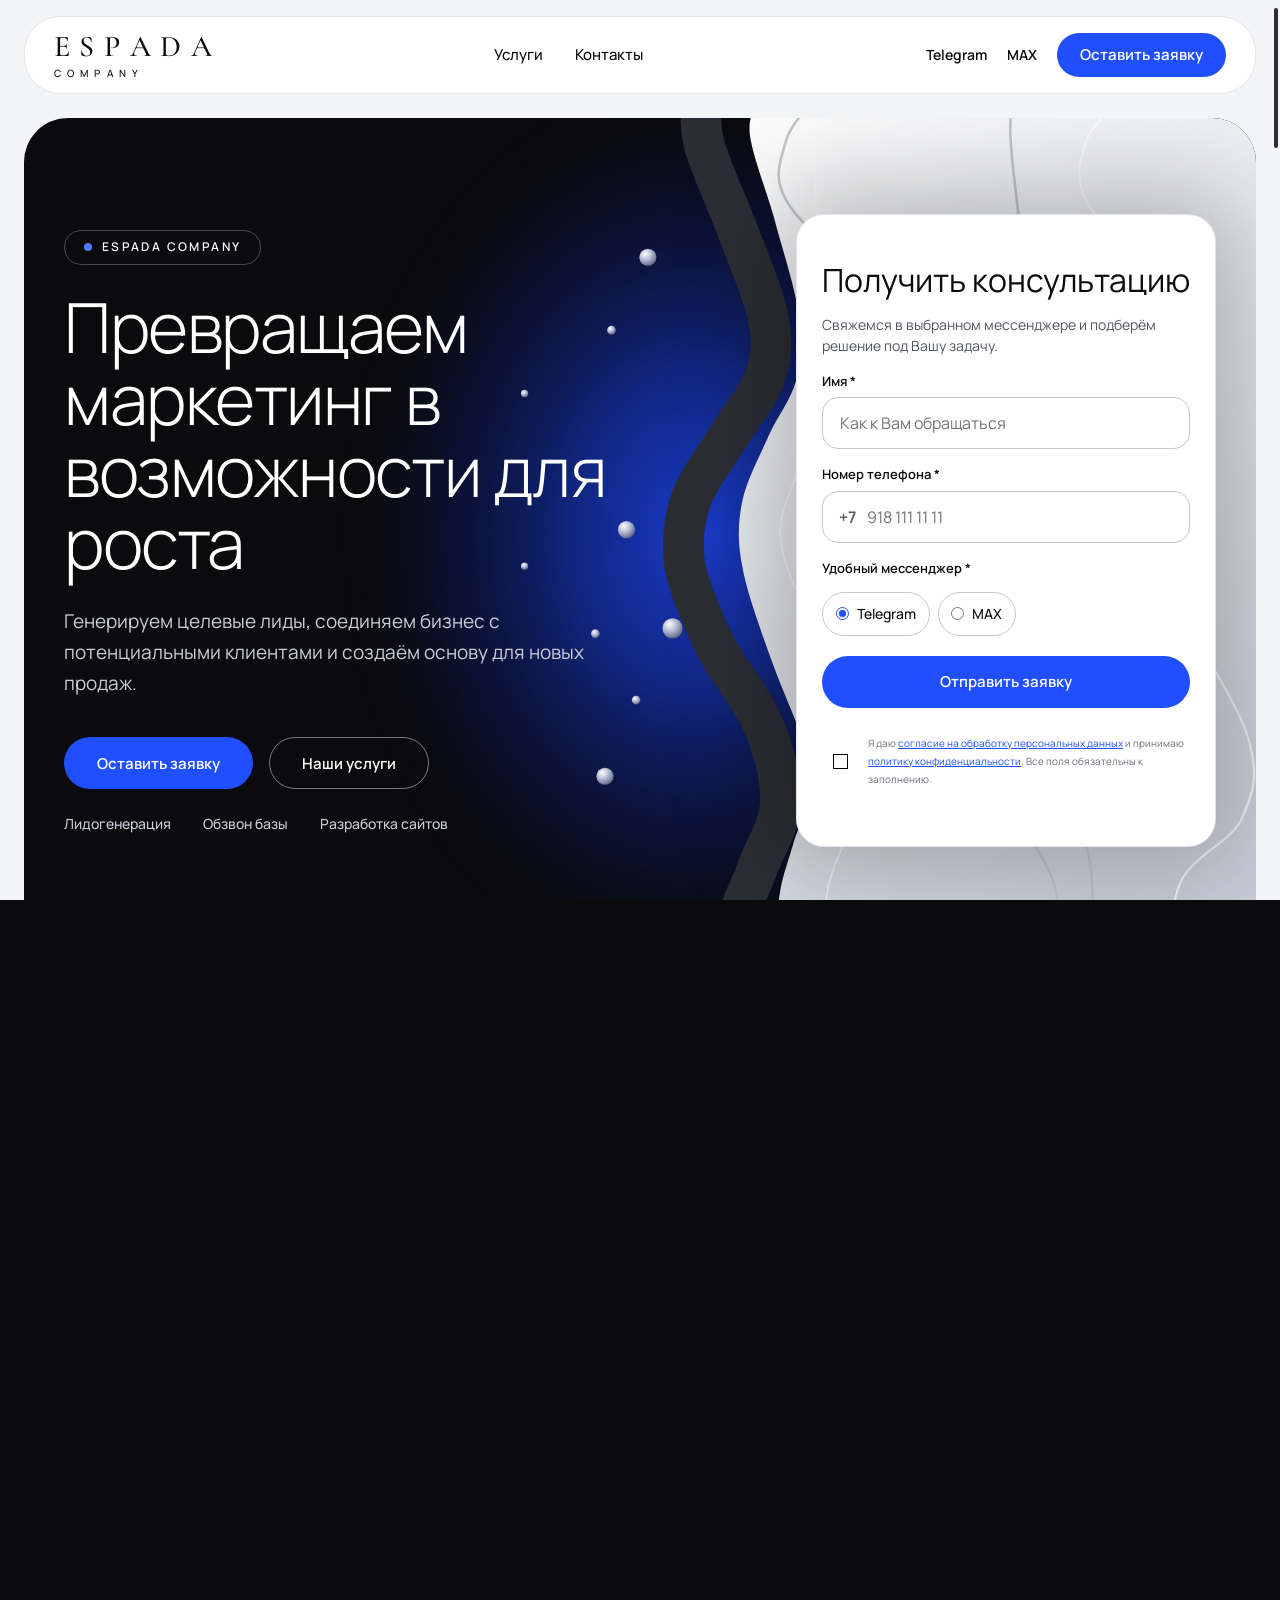
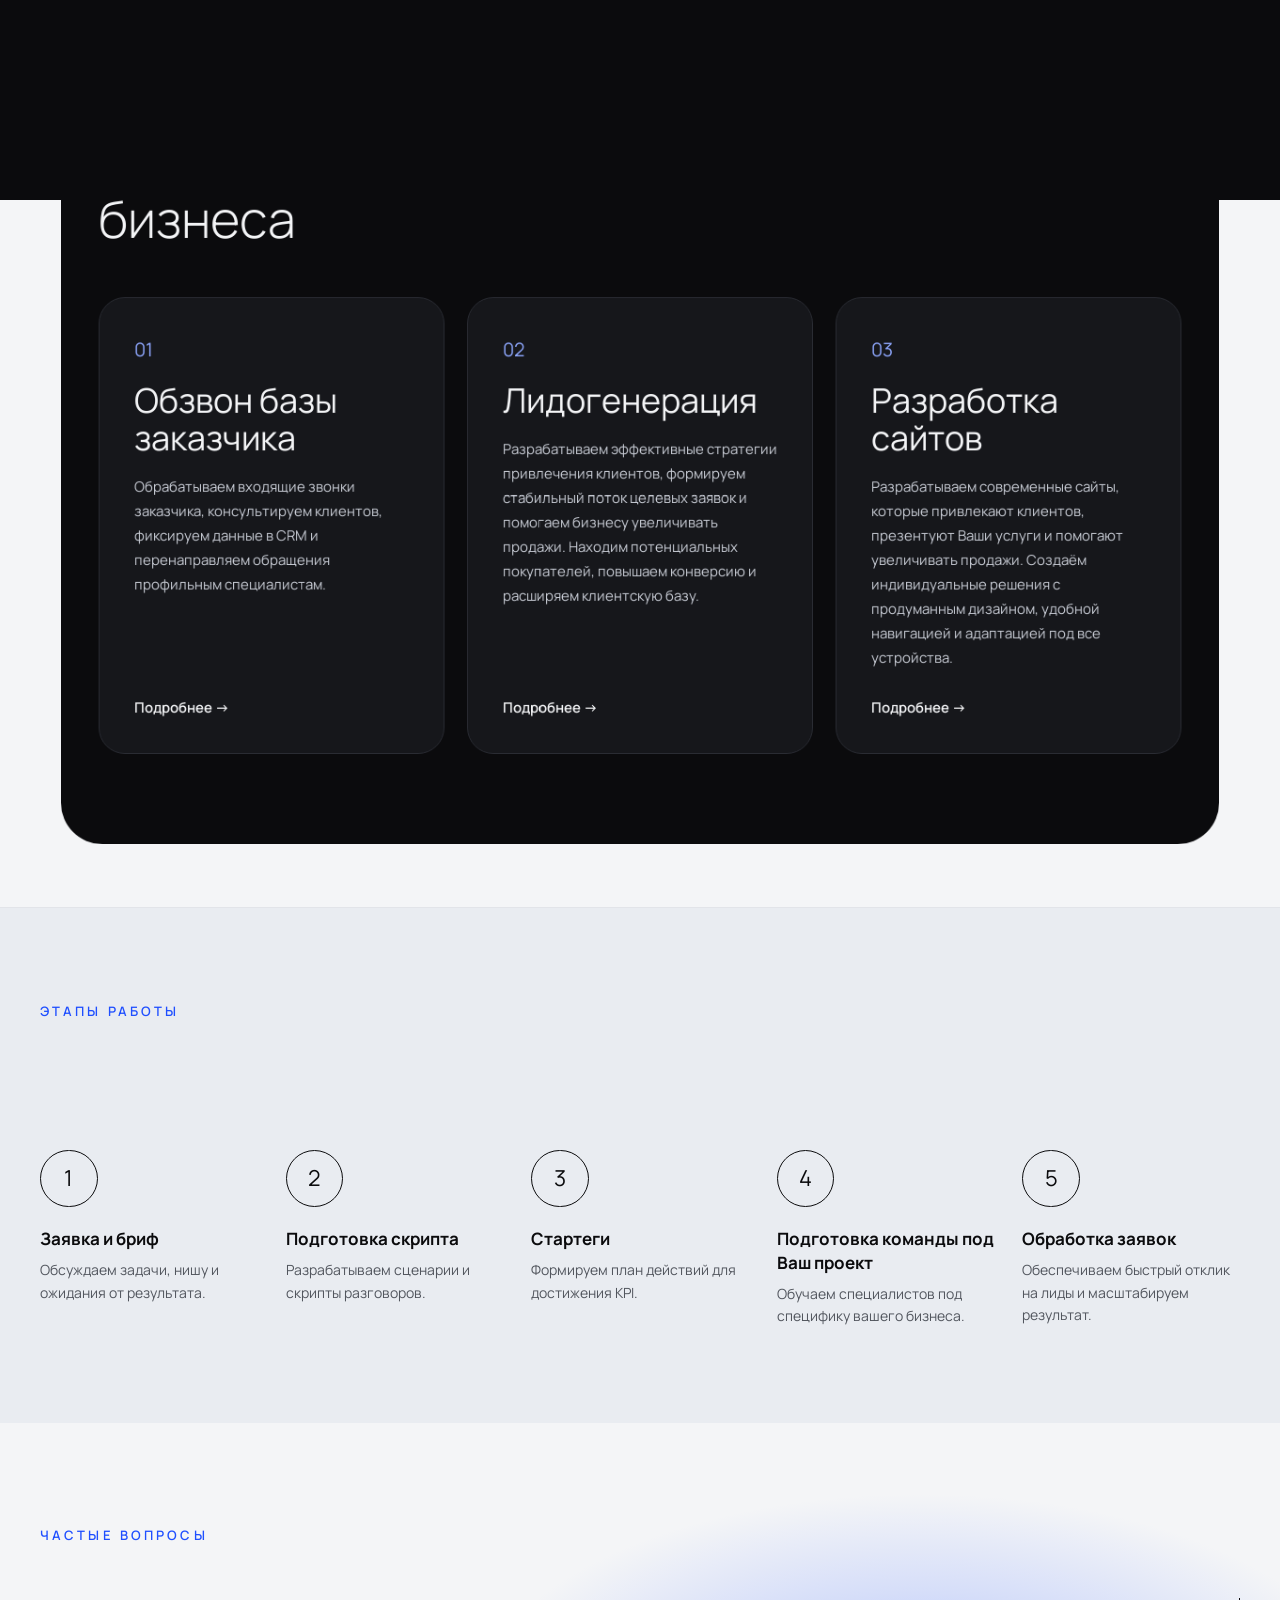
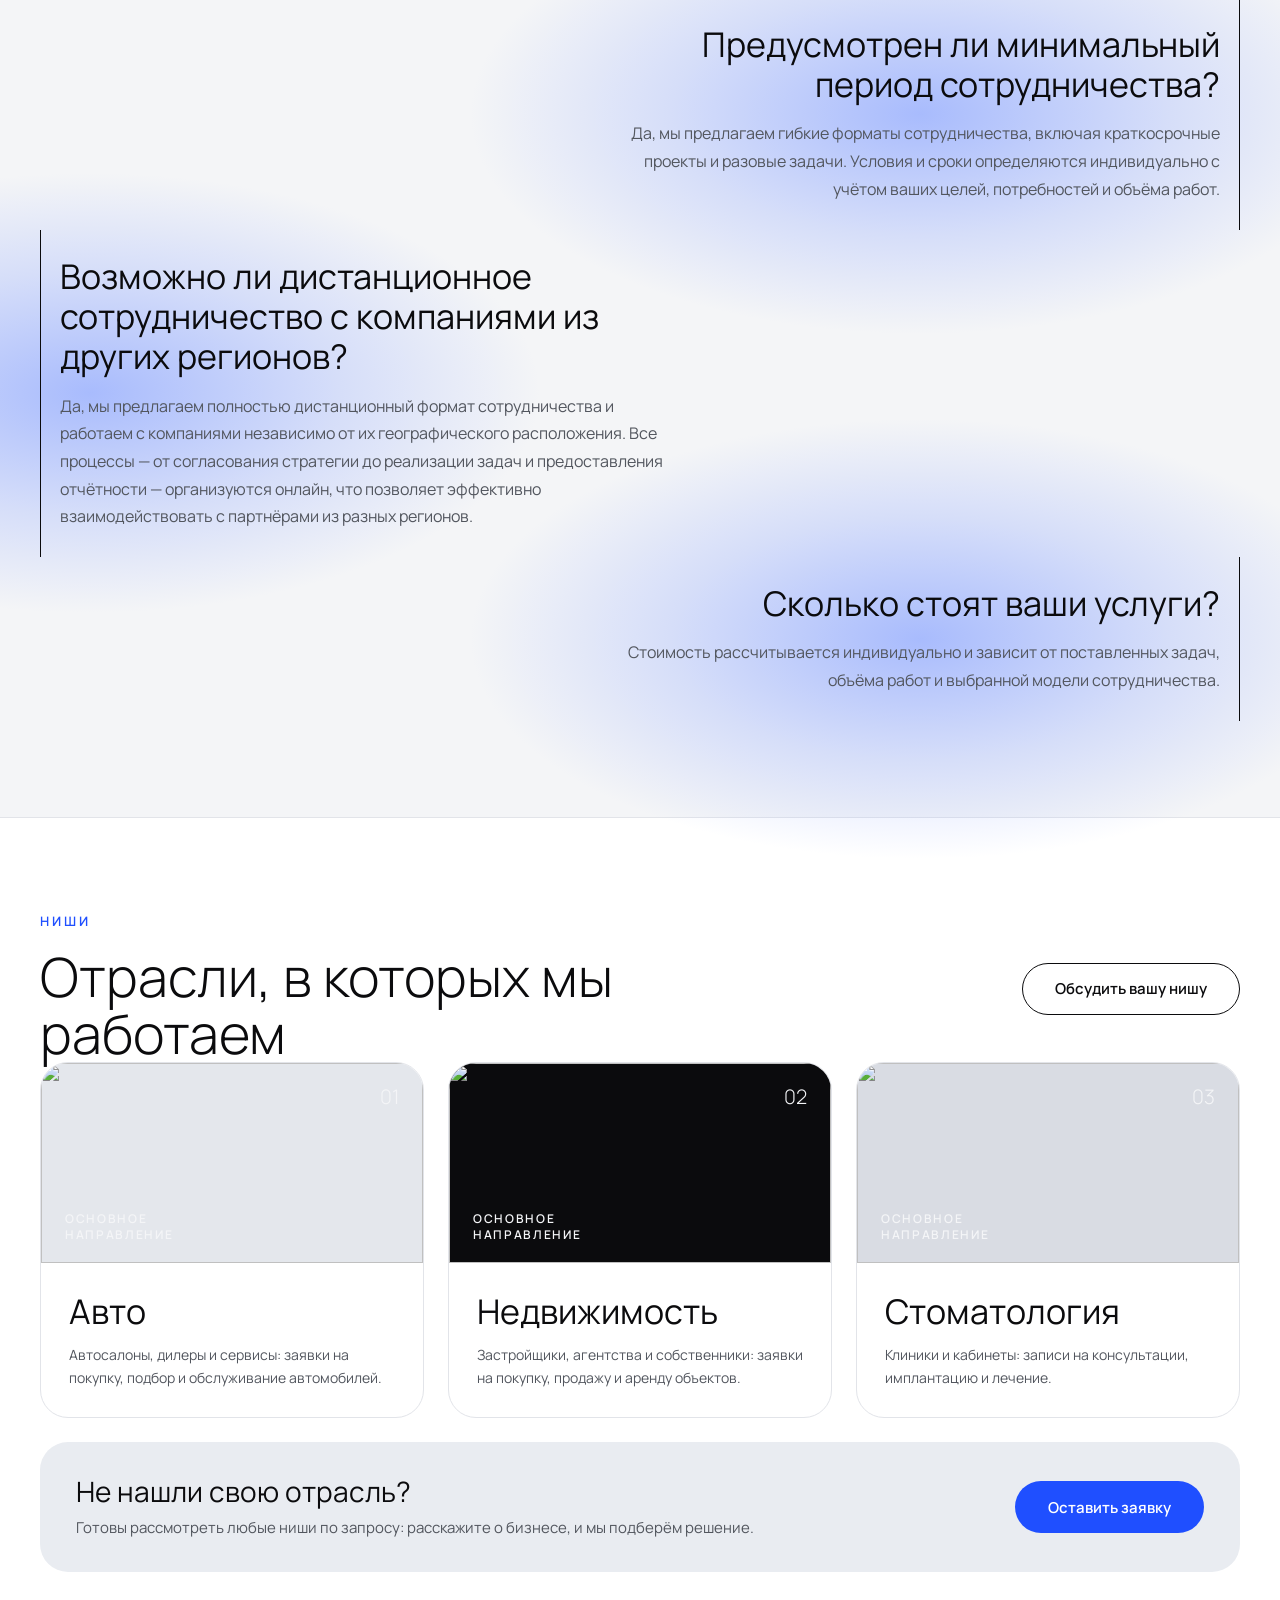
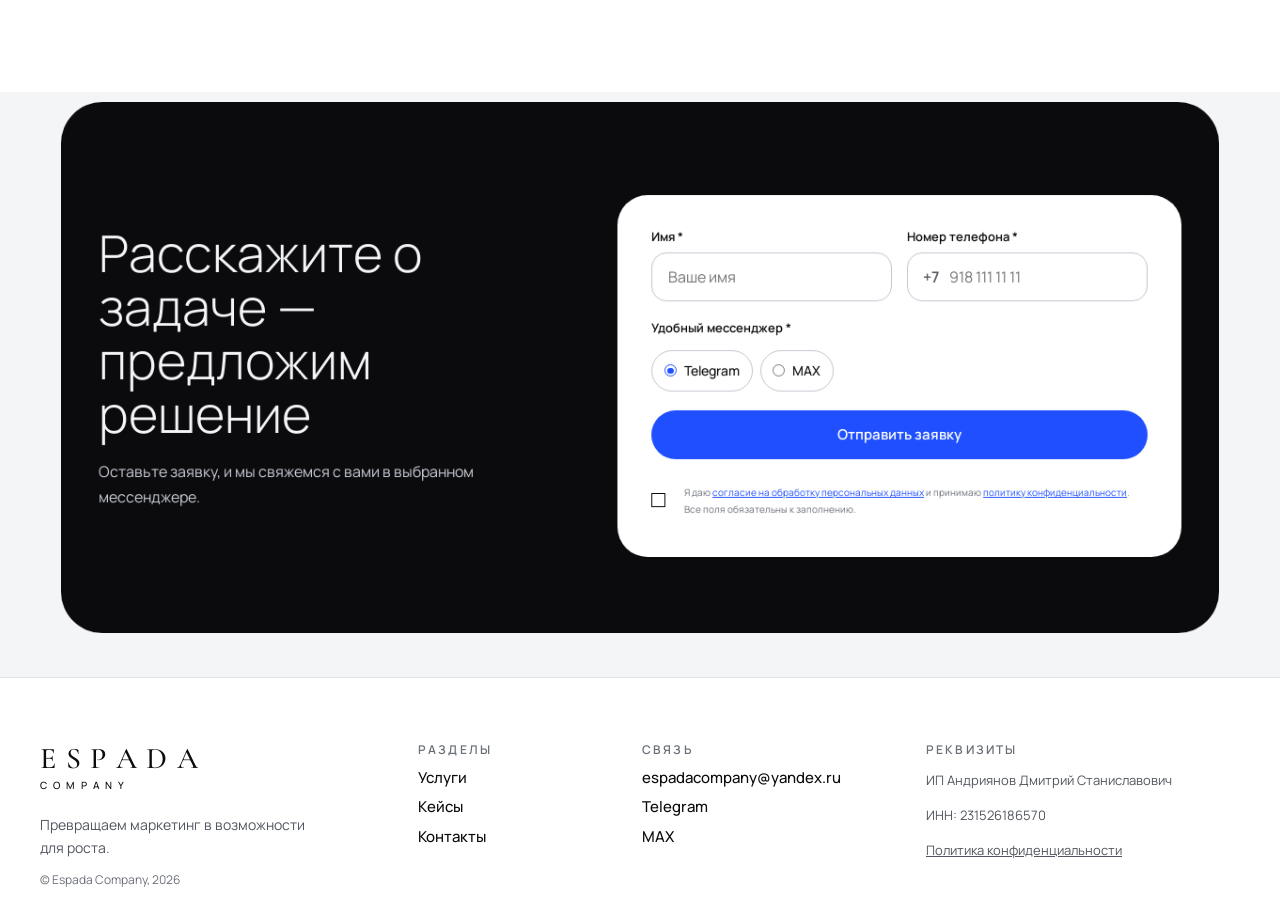
==== index.html @ 86442a98 "Add files via upload" ====
<!doctype html>
<html lang="ru">
  <head>
    <meta charset="UTF-8" />
    <meta name="viewport" content="width=device-width, initial-scale=1" />
    <title>Espada Company — маркетинг, лидогенерация, сайты</title>
    <meta
      name="description"
      content="Генерируем целевые лиды, соединяем бизнес с потенциальными клиентами и создаём основу для новых продаж."
    />
    <link rel="preconnect" href="https://fonts.googleapis.com" />
    <link rel="preconnect" href="https://fonts.gstatic.com" crossorigin />
    <link
      href="https://fonts.googleapis.com/css2?family=Cormorant+Garamond:wght@500&family=Manrope:wght@300;400;500;600&display=swap"
      rel="stylesheet"
    />
    <script src="script.js" defer></script>
    <link rel="stylesheet" href="style.css" />
  </head>

  <body>
    <header class="header" id="top">
      <a class="logo" href="#top" aria-label="Espada Company"
        ><span>ESPADA</span><small>COMPANY</small></a
      >
      <nav class="nav" id="nav" aria-label="Основная навигация">
        <a href="services.html">Услуги</a>
        <a href="contacts.html">Контакты</a>
      </nav>
      <div class="header__right">
        <a
          class="link-soft"
          href="https://t.me/dimka_andriyanov"
          target="_blank"
          rel="noopener"
          >Telegram</a
        >
        <a
          class="link-soft"
          href="https://max.ru/u/f9LHodD0cOJtLx2SnJakfzKmTNk9VGzfbOaN5gM4EnJE3EyiLvXxuhhUGK0"
          target="_blank"
          rel="noopener"
          >MAX</a
        >
        <a class="btn btn--blue" href="#request">Оставить заявку</a>
      </div>
      <button
        class="burger"
        id="burger"
        aria-label="Меню"
        aria-expanded="false"
        aria-controls="mobile-menu"
      >
        <i></i><i></i>
      </button>
      <div class="mobile-menu" id="mobile-menu" hidden>
        <a href="services.html">Услуги</a>
        <a href="contacts.html">Контакты</a>
        <a href="https://t.me/dimka_andriyanov" target="_blank" rel="noopener"
          >Telegram</a
        >
        <a
          href="https://max.ru/u/f9LHodD0cOJtLx2SnJakfzKmTNk9VGzfbOaN5gM4EnJE3EyiLvXxuhhUGK0"
          target="_blank"
          rel="noopener"
          >MAX</a
        >
        <a href="#request">Оставить заявку</a>
      </div>
    </header>

    <main>
      <section class="hero">
        <div class="hero__text">
          <span class="badge"><i></i>ESPADA COMPANY</span>
          <h1>Превращаем маркетинг в возможности для роста</h1>
          <p>
            Генерируем целевые лиды, соединяем бизнес с потенциальными клиентами
            и создаём основу для новых продаж.
          </p>
          <div class="hero__actions">
            <a class="btn btn--blue" href="#request">Оставить заявку</a>
            <a class="btn btn--ghost" href="#services">Наши услуги</a>
          </div>
          <ul class="hero__tags">
            <li>Лидогенерация</li>
            <li>Обзвон базы</li>
            <li>Разработка сайтов</li>
          </ul>
        </div>
        <form
          class="form hero__form"
          data-form
          data-success="thanks.html"
          novalidate
        >
          <h2>Получить консультацию</h2>
          <p class="form__lead">
            Свяжемся в выбранном мессенджере и подберём решение под Вашу задачу.
          </p>
          <label class="field"
            ><span>Имя *</span
            ><input
              name="name"
              type="text"
              placeholder="Как к Вам обращаться"
              required
              autocomplete="name"
          /></label>
          <label class="field"
            ><span>Номер телефона *</span
            ><span class="phone"
              ><b>+7</b
              ><input
                name="phone"
                type="tel"
                placeholder="918 111 11 11"
                required
                autocomplete="tel"
                inputmode="tel"
                data-phone /></span
          ></label>
          <fieldset class="radios">
            <legend>Удобный мессенджер *</legend>
            <label
              ><input
                type="radio"
                name="messenger"
                value="Telegram"
                checked
              /><span>Telegram</span></label
            >
            <label
              ><input type="radio" name="messenger" value="MAX" /><span
                >MAX</span
              ></label
            >
          </fieldset>
          <button class="btn btn--blue btn--block" type="submit">
            Отправить заявку
          </button>
          <label class="consent"
            ><input type="checkbox" name="consent" required /><span
              >Я даю
              <a href="privacy.html#soglasie"
                >согласие на обработку персональных данных</a
              >
              и принимаю <a href="privacy.html">политику конфиденциальности</a>.
              Все поля обязательны к заполнению.</span
            ></label
          >
          <p class="form__status" role="status" aria-live="polite"></p>
        </form>
        <svg
          class="hero__art"
          id="heroArt"
          viewBox="0 0 880 840"
          preserveAspectRatio="xMaxYMid slice"
          aria-hidden="true"
        >
          <defs>
            <radialGradient id="glow">
              <stop offset="0" stop-color="#1c3fd8" />
              <stop offset=".35" stop-color="#12298a" />
              <stop offset=".7" stop-color="#0b1650" stop-opacity=".55" />
              <stop offset="1" stop-color="#0b0b0d" stop-opacity="0" />
            </radialGradient>
            <linearGradient
              id="silver"
              x1="360"
              y1="0"
              x2="880"
              y2="840"
              gradientUnits="userSpaceOnUse"
            >
              <stop offset="0" stop-color="#ffffff" />
              <stop offset="1" stop-color="#c3c8d4" />
            </linearGradient>
            <radialGradient id="ball" cx=".35" cy=".3" r=".75">
              <stop offset="0" stop-color="#fff" />
              <stop offset=".55" stop-color="#a9b1cc" />
              <stop offset="1" stop-color="#5a6280" />
            </radialGradient>
          </defs>
          <ellipse cx="318" cy="429" rx="310" ry="430" fill="url(#glow)">
            <animate
              attributeName="cx"
              dur="11s"
              repeatCount="indefinite"
              values="318;360;300;318"
              keyTimes="0;.35;.7;1"
              calcMode="spline"
              keySplines=".45 0 .55 1;.45 0 .55 1;.45 0 .55 1"
            />
            <animate
              attributeName="cy"
              dur="13s"
              repeatCount="indefinite"
              values="429;380;470;429"
              keyTimes="0;.35;.7;1"
              calcMode="spline"
              keySplines=".45 0 .55 1;.45 0 .55 1;.45 0 .55 1"
            />
            <animate
              attributeName="rx"
              dur="7s"
              repeatCount="indefinite"
              values="310;350;300;310"
              keyTimes="0;.35;.7;1"
              calcMode="spline"
              keySplines=".45 0 .55 1;.45 0 .55 1;.45 0 .55 1"
            />
            <animate
              attributeName="opacity"
              dur="5s"
              repeatCount="indefinite"
              values=".82;1;.82"
              keyTimes="0;.5;1"
            />
          </ellipse>
          <path
            fill="none"
            stroke="#2b2e35"
            stroke-width="38"
            d="M317 -70 C318 -58 320 -21 322 0 C323 21 318 30 327 54 C336 77 360 113 375 141 C391 169 412 199 420 221 C429 243 429 257 426 275 C422 293 409 309 398 328 C387 347 370 368 362 389 C354 409 350 427 349 449 C349 471 354 498 360 523 C366 547 382 572 386 596 C391 621 392 648 388 670 C384 692 370 710 362 730 C353 750 343 772 339 791 C335 809 336 820 337 840 C338 860 344 898 345 910"
          >
            <animate
              attributeName="d"
              dur="9s"
              repeatCount="indefinite"
              calcMode="spline"
              keySplines="0.45 0 0.55 1;0.45 0 0.55 1;0.45 0 0.55 1;0.45 0 0.55 1"
              keyTimes="0;.25;.5;.75;1"
              values="M317 -70 C318 -58 320 -21 322 0 C323 21 318 30 327 54 C336 77 360 113 375 141 C391 169 412 199 420 221 C429 243 429 257 426 275 C422 293 409 309 398 328 C387 347 370 368 362 389 C354 409 350 427 349 449 C349 471 354 498 360 523 C366 547 382 572 386 596 C391 621 392 648 388 670 C384 692 370 710 362 730 C353 750 343 772 339 791 C335 809 336 820 337 840 C338 860 344 898 345 910;M331 -70 C332 -58 336 -21 337 0 C338 21 332 30 337 54 C342 77 358 113 367 141 C376 169 388 199 390 221 C393 243 390 257 383 275 C376 293 360 309 349 328 C337 347 320 368 313 389 C307 409 306 427 310 449 C315 471 329 498 342 523 C356 547 380 572 391 596 C403 621 411 648 411 670 C411 692 398 710 391 730 C384 750 372 772 367 791 C362 809 362 820 360 840 C359 860 358 898 357 910;M325 -70 C324 -58 321 -21 319 0 C317 21 308 30 311 54 C313 77 324 113 333 141 C341 169 356 199 362 221 C368 243 369 257 367 275 C364 293 354 309 348 328 C342 347 332 368 331 389 C331 409 335 427 345 449 C354 471 372 498 387 523 C402 547 425 572 434 596 C443 621 445 648 441 670 C436 692 418 710 407 730 C395 750 378 772 369 791 C361 809 358 820 355 840 C351 860 349 898 348 910;M312 -70 C311 -58 308 -21 307 0 C306 21 298 30 305 54 C311 77 331 113 347 141 C362 169 386 199 397 221 C408 243 412 257 412 275 C412 293 403 309 397 328 C391 347 380 368 377 389 C374 409 375 427 378 449 C381 471 390 498 398 523 C405 547 419 572 422 596 C424 621 421 648 413 670 C405 692 387 710 375 730 C363 750 348 772 341 791 C334 809 333 820 333 840 C332 860 336 898 337 910;M317 -70 C318 -58 320 -21 322 0 C323 21 318 30 327 54 C336 77 360 113 375 141 C391 169 412 199 420 221 C429 243 429 257 426 275 C422 293 409 309 398 328 C387 347 370 368 362 389 C354 409 350 427 349 449 C349 471 354 498 360 523 C366 547 382 572 386 596 C391 621 392 648 388 670 C384 692 370 710 362 730 C353 750 343 772 339 791 C335 809 336 820 337 840 C338 860 344 898 345 910"
            />
          </path>
          <path
            fill="url(#silver)"
            d="M362 -70 C363 -58 370 -19 371 0 C373 19 362 25 370 47 C377 69 403 106 417 134 C432 162 448 191 456 214 C463 238 465 256 461 275 C458 294 444 309 435 328 C425 347 411 368 404 389 C397 409 393 424 392 449 C392 473 397 508 402 536 C407 564 418 596 422 616 C425 637 428 641 425 657 C422 672 410 692 405 710 C399 728 393 742 391 764 C389 785 392 816 393 840 C394 865 395 898 395 910 L1100 910 L1100 -70 Z"
          >
            <animate
              attributeName="d"
              dur="9s"
              repeatCount="indefinite"
              calcMode="spline"
              keySplines="0.45 0 0.55 1;0.45 0 0.55 1;0.45 0 0.55 1;0.45 0 0.55 1"
              keyTimes="0;.25;.5;.75;1"
              values="M362 -70 C363 -58 370 -19 371 0 C373 19 362 25 370 47 C377 69 403 106 417 134 C432 162 448 191 456 214 C463 238 465 256 461 275 C458 294 444 309 435 328 C425 347 411 368 404 389 C397 409 393 424 392 449 C392 473 397 508 402 536 C407 564 418 596 422 616 C425 637 428 641 425 657 C422 672 410 692 405 710 C399 728 393 742 391 764 C389 785 392 816 393 840 C394 865 395 898 395 910 L1100 910 L1100 -70 Z;M388 -70 C388 -58 393 -19 392 0 C391 19 379 25 380 47 C382 69 395 106 400 134 C406 162 414 191 416 214 C417 238 417 256 412 275 C407 294 394 309 386 328 C378 347 367 368 363 389 C360 409 360 424 366 449 C371 473 386 508 397 536 C408 564 424 596 431 616 C438 637 440 641 439 657 C437 672 426 692 421 710 C416 728 410 742 408 764 C406 785 409 816 409 840 C410 865 410 898 410 910 L1100 910 L1100 -70 Z;M372 -70 C370 -58 367 -19 362 0 C358 19 344 25 345 47 C346 69 358 106 366 134 C375 162 389 191 396 214 C403 238 408 256 407 275 C407 294 399 309 395 328 C391 347 385 368 385 389 C385 409 388 424 395 449 C403 473 420 508 431 536 C442 564 456 596 462 616 C468 637 469 641 466 657 C463 672 450 692 443 710 C436 728 429 742 424 764 C420 785 418 816 416 840 C413 865 410 898 409 910 L1100 910 L1100 -70 Z;M357 -70 C357 -58 359 -19 358 0 C357 19 344 25 350 47 C355 69 375 106 389 134 C402 162 420 191 430 214 C439 238 445 256 446 275 C446 294 437 309 433 328 C428 347 420 368 418 389 C417 409 417 424 421 449 C425 473 436 508 442 536 C447 564 454 596 456 616 C458 637 459 641 453 657 C447 672 431 692 421 710 C412 728 402 742 396 764 C391 785 388 816 387 840 C385 865 386 898 386 910 L1100 910 L1100 -70 Z;M362 -70 C363 -58 370 -19 371 0 C373 19 362 25 370 47 C377 69 403 106 417 134 C432 162 448 191 456 214 C463 238 465 256 461 275 C458 294 444 309 435 328 C425 347 411 368 404 389 C397 409 393 424 392 449 C392 473 397 508 402 536 C407 564 418 596 422 616 C425 637 428 641 425 657 C422 672 410 692 405 710 C399 728 393 742 391 764 C389 785 392 816 393 840 C394 865 395 898 395 910 L1100 910 L1100 -70 Z"
            />
          </path>
          <g fill="none" stroke-linecap="round">
            <path
              stroke="#c2c5cf"
              stroke-width="2.4"
              d="M435 -70 C436 -58 445 -21 442 0 C438 21 418 35 416 54 C413 73 406 87 427 114 C447 141 510 180 540 214 C570 249 598 295 607 322 C617 348 617 353 597 375 C578 398 513 432 491 456 C469 479 458 489 467 516 C477 543 518 582 546 616 C574 651 619 695 636 724 C652 753 656 771 647 791 C639 810 595 820 586 840 C576 860 589 898 590 910"
            >
              <animate
                attributeName="d"
                dur="12s"
                repeatCount="indefinite"
                calcMode="spline"
                keySplines="0.45 0 0.55 1;0.45 0 0.55 1;0.45 0 0.55 1;0.45 0 0.55 1"
                keyTimes="0;.25;.5;.75;1"
                values="M435 -70 C436 -58 445 -21 442 0 C438 21 418 35 416 54 C413 73 406 87 427 114 C447 141 510 180 540 214 C570 249 598 295 607 322 C617 348 617 353 597 375 C578 398 513 432 491 456 C469 479 458 489 467 516 C477 543 518 582 546 616 C574 651 619 695 636 724 C652 753 656 771 647 791 C639 810 595 820 586 840 C576 860 589 898 590 910;M441 -70 C441 -58 448 -21 442 0 C436 21 413 35 407 54 C401 73 390 87 406 114 C422 141 475 180 502 214 C530 249 559 295 570 322 C582 348 584 353 570 375 C556 398 501 432 486 456 C470 479 464 489 479 516 C495 543 547 582 578 616 C609 651 652 695 667 724 C682 753 680 771 669 791 C658 810 612 820 599 840 C586 860 594 898 593 910;M429 -70 C428 -58 430 -21 422 0 C415 21 391 35 385 54 C378 73 366 87 385 114 C404 141 464 180 499 214 C534 249 577 295 595 322 C613 348 617 353 605 375 C594 398 543 432 528 456 C514 479 507 489 518 516 C530 543 573 582 597 616 C621 651 652 695 662 724 C671 753 668 771 655 791 C642 810 596 820 583 840 C571 860 581 898 580 910;M425 -70 C425 -58 430 -21 425 0 C421 21 399 35 397 54 C394 73 386 87 410 114 C433 141 501 180 538 214 C574 249 613 295 628 322 C643 348 644 353 627 375 C610 398 548 432 527 456 C506 479 494 489 500 516 C506 543 541 582 562 616 C584 651 619 695 631 724 C644 753 646 771 636 791 C626 810 582 820 573 840 C563 860 578 898 579 910;M435 -70 C436 -58 445 -21 442 0 C438 21 418 35 416 54 C413 73 406 87 427 114 C447 141 510 180 540 214 C570 249 598 295 607 322 C617 348 617 353 597 375 C578 398 513 432 491 456 C469 479 458 489 467 516 C477 543 518 582 546 616 C574 651 619 695 636 724 C652 753 656 771 647 791 C639 810 595 820 586 840 C576 860 589 898 590 910"
              />
            </path>
            <path
              stroke="#c2c5cf"
              stroke-width="2.4"
              d="M641 -70 C641 -58 646 -19 644 0 C642 19 628 4 629 47 C630 89 645 209 648 255 C651 300 652 297 646 322 C641 346 621 377 615 402 C609 427 604 436 611 469 C617 502 640 558 654 603 C668 648 689 697 696 737 C702 777 694 811 693 840 C692 869 690 898 689 910"
            >
              <animate
                attributeName="d"
                dur="14s"
                repeatCount="indefinite"
                calcMode="spline"
                keySplines="0.45 0 0.55 1;0.45 0 0.55 1;0.45 0 0.55 1;0.45 0 0.55 1"
                keyTimes="0;.25;.5;.75;1"
                values="M641 -70 C641 -58 646 -19 644 0 C642 19 628 4 629 47 C630 89 645 209 648 255 C651 300 652 297 646 322 C641 346 621 377 615 402 C609 427 604 436 611 469 C617 502 640 558 654 603 C668 648 689 697 696 737 C702 777 694 811 693 840 C692 869 690 898 689 910;M633 -70 C632 -58 632 -19 628 0 C624 19 606 4 609 47 C611 89 635 209 642 255 C650 300 656 297 656 322 C656 346 643 377 641 402 C640 427 638 436 645 469 C651 502 671 558 680 603 C689 648 697 697 698 737 C698 777 686 811 683 840 C680 869 680 898 680 910;M627 -70 C626 -58 627 -19 625 0 C622 19 603 4 611 47 C619 89 661 209 673 255 C686 300 689 297 687 322 C685 346 669 377 663 402 C657 427 653 436 652 469 C652 502 658 558 661 603 C665 648 673 697 675 737 C676 777 671 811 671 840 C671 869 675 898 675 910;M636 -70 C637 -58 642 -19 641 0 C640 19 625 4 631 47 C636 89 667 209 674 255 C681 300 679 297 672 322 C666 346 642 377 633 402 C624 427 616 436 617 469 C618 502 628 558 638 603 C648 648 669 697 676 737 C684 777 681 811 682 840 C684 869 685 898 686 910;M641 -70 C641 -58 646 -19 644 0 C642 19 628 4 629 47 C630 89 645 209 648 255 C651 300 652 297 646 322 C641 346 621 377 615 402 C609 427 604 436 611 469 C617 502 640 558 654 603 C668 648 689 697 696 737 C702 777 694 811 693 840 C692 869 690 898 689 910"
              />
            </path>
            <path
              stroke="#fff"
              stroke-opacity=".75"
              stroke-width="2"
              d="M734 -70 C734 -58 737 -21 730 0 C723 21 698 35 692 54 C686 73 678 87 693 114 C708 141 764 184 781 214 C799 245 803 268 797 295 C791 322 753 351 745 375 C737 400 731 404 748 442 C764 480 828 563 844 603 C860 643 853 660 844 683 C834 707 798 718 786 744 C774 770 774 812 771 840 C767 868 767 898 766 910"
            >
              <animate
                attributeName="d"
                dur="16s"
                repeatCount="indefinite"
                calcMode="spline"
                keySplines="0.45 0 0.55 1;0.45 0 0.55 1;0.45 0 0.55 1;0.45 0 0.55 1"
                keyTimes="0;.25;.5;.75;1"
                values="M734 -70 C734 -58 737 -21 730 0 C723 21 698 35 692 54 C686 73 678 87 693 114 C708 141 764 184 781 214 C799 245 803 268 797 295 C791 322 753 351 745 375 C737 400 731 404 748 442 C764 480 828 563 844 603 C860 643 853 660 844 683 C834 707 798 718 786 744 C774 770 774 812 771 840 C767 868 767 898 766 910;M726 -70 C726 -58 730 -21 724 0 C718 21 694 35 690 54 C686 73 681 87 700 114 C719 141 783 184 805 214 C826 245 833 268 828 295 C823 322 784 351 774 375 C764 400 758 404 768 442 C778 480 823 563 833 603 C842 643 834 660 823 683 C812 707 776 718 765 744 C754 770 758 812 757 840 C756 868 759 898 760 910;M733 -70 C733 -58 741 -21 737 0 C733 21 711 35 708 54 C705 73 702 87 720 114 C738 141 800 184 818 214 C836 245 838 268 828 295 C818 322 772 351 758 375 C744 400 733 404 742 442 C750 480 797 563 808 603 C820 643 818 660 811 683 C803 707 770 718 762 744 C754 770 763 812 764 840 C765 868 767 898 768 910;M740 -70 C740 -58 747 -21 742 0 C736 21 712 35 707 54 C702 73 696 87 710 114 C724 141 778 184 793 214 C807 245 807 268 797 295 C786 322 743 351 731 375 C720 400 710 404 726 442 C741 480 806 563 824 603 C842 643 840 660 833 683 C826 707 793 718 783 744 C774 770 778 812 776 840 C775 868 773 898 773 910;M734 -70 C734 -58 737 -21 730 0 C723 21 698 35 692 54 C686 73 678 87 693 114 C708 141 764 184 781 214 C799 245 803 268 797 295 C791 322 753 351 745 375 C737 400 731 404 748 442 C764 480 828 563 844 603 C860 643 853 660 844 683 C834 707 798 718 786 744 C774 770 774 812 771 840 C767 868 767 898 766 910"
              />
            </path>
            <path
              stroke="#fff"
              stroke-opacity=".6"
              stroke-width="1.6"
              d="M441 -70 C443 -38 441 63 448 121 C456 178 492 232 487 275 C482 317 432 345 419 375 C406 405 398 415 411 456 C423 496 485 576 494 616 C502 657 471 673 463 697 C454 720 447 733 445 757 C442 781 448 815 448 840 C449 866 449 898 449 910"
            >
              <animate
                attributeName="d"
                dur="13s"
                repeatCount="indefinite"
                calcMode="spline"
                keySplines="0.45 0 0.55 1;0.45 0 0.55 1;0.45 0 0.55 1;0.45 0 0.55 1"
                keyTimes="0;.25;.5;.75;1"
                values="M441 -70 C443 -38 441 63 448 121 C456 178 492 232 487 275 C482 317 432 345 419 375 C406 405 398 415 411 456 C423 496 485 576 494 616 C502 657 471 673 463 697 C454 720 447 733 445 757 C442 781 448 815 448 840 C449 866 449 898 449 910;M441 -70 C440 -38 427 63 432 121 C437 178 473 232 470 275 C467 317 424 345 415 375 C407 405 403 415 419 456 C436 496 504 576 514 616 C524 657 489 673 479 697 C469 720 460 733 455 757 C450 781 452 815 451 840 C449 866 448 898 447 910;M434 -70 C434 -38 420 63 429 121 C437 178 484 232 486 275 C487 317 446 345 438 375 C430 405 427 415 440 456 C453 496 510 576 515 616 C520 657 483 673 471 697 C459 720 449 733 444 757 C439 781 441 815 440 840 C440 866 440 898 441 910;M436 -70 C437 -38 435 63 446 121 C456 178 501 232 500 275 C498 317 450 345 438 375 C426 405 418 415 428 456 C437 496 490 576 494 616 C499 657 466 673 456 697 C446 720 438 733 435 757 C432 781 438 815 440 840 C441 866 443 898 443 910;M441 -70 C443 -38 441 63 448 121 C456 178 492 232 487 275 C482 317 432 345 419 375 C406 405 398 415 411 456 C423 496 485 576 494 616 C502 657 471 673 463 697 C454 720 447 733 445 757 C442 781 448 815 448 840 C449 866 449 898 449 910"
              />
            </path>
          </g>
          <circle
            class="dot"
            cx="283"
            cy="161"
            r="8.0"
            fill="url(#ball)"
            style="--t: 7s; --tw: 5s; --dl: -1s; --dx: 9px; --dy: -45px"
          />
          <circle
            class="dot"
            cx="249"
            cy="229"
            r="4.0"
            fill="url(#ball)"
            style="--t: 9s; --tw: 4s; --dl: -1s; --dx: -12px; --dy: -69px"
          />
          <circle
            class="dot"
            cx="168"
            cy="288"
            r="3.4"
            fill="url(#ball)"
            style="--t: 9s; --tw: 5s; --dl: -0s; --dx: -7px; --dy: -37px"
          />
          <circle
            class="dot"
            cx="263"
            cy="415"
            r="8.0"
            fill="url(#ball)"
            style="--t: 10s; --tw: 5s; --dl: -4s; --dx: 10px; --dy: -59px"
          />
          <circle
            class="dot"
            cx="168"
            cy="449"
            r="3.4"
            fill="url(#ball)"
            style="--t: 6s; --tw: 5s; --dl: -3s; --dx: 16px; --dy: -69px"
          />
          <circle
            class="dot"
            cx="306"
            cy="507"
            r="9.4"
            fill="url(#ball)"
            style="--t: 11s; --tw: 5s; --dl: -4s; --dx: -8px; --dy: -60px"
          />
          <circle
            class="dot"
            cx="234"
            cy="512"
            r="4.0"
            fill="url(#ball)"
            style="--t: 8s; --tw: 5s; --dl: -5s; --dx: -12px; --dy: -32px"
          />
          <circle
            class="dot"
            cx="272"
            cy="574"
            r="4.0"
            fill="url(#ball)"
            style="--t: 8s; --tw: 6s; --dl: -8s; --dx: -7px; --dy: -59px"
          />
          <circle
            class="dot"
            cx="243"
            cy="645"
            r="8.0"
            fill="url(#ball)"
            style="--t: 7s; --tw: 6s; --dl: -4s; --dx: -12px; --dy: -35px"
          />
        </svg>
        <svg
          class="hero__art hero__art--m"
          viewBox="0 0 366 220"
          preserveAspectRatio="none"
          aria-hidden="true"
        >
          <defs>
            <radialGradient id="glowm">
              <stop offset="0" stop-color="#1c3fd8" />
              <stop offset=".4" stop-color="#12298a" />
              <stop offset="1" stop-color="#0b0b0d" stop-opacity="0" />
            </radialGradient>
            <linearGradient
              id="silverm"
              x1="0"
              y1="90"
              x2="366"
              y2="220"
              gradientUnits="userSpaceOnUse"
            >
              <stop offset="0" stop-color="#fff" />
              <stop offset="1" stop-color="#c3c8d4" />
            </linearGradient>
          </defs>
          <ellipse cx="183" cy="150" rx="230" ry="120" fill="url(#glowm)">
            <animate
              attributeName="cx"
              dur="9s"
              repeatCount="indefinite"
              values="183;230;150;183"
              keyTimes="0;.35;.7;1"
            />
            <animate
              attributeName="opacity"
              dur="5s"
              repeatCount="indefinite"
              values=".8;1;.8"
              keyTimes="0;.5;1"
            />
          </ellipse>
          <path
            fill="none"
            stroke="#2b2e35"
            stroke-width="17"
            d="M-40 86 C-27 84 12 72 40 76 C68 81 100 112 130 112 C160 111 192 80 220 76 C248 72 268 90 300 89 C332 88 392 72 410 69"
          >
            <animate
              attributeName="d"
              dur="8s"
              repeatCount="indefinite"
              calcMode="spline"
              keySplines="0.45 0 0.55 1;0.45 0 0.55 1;0.45 0 0.55 1;0.45 0 0.55 1"
              keyTimes="0;.25;.5;.75;1"
              values="M-40 86 C-27 84 12 72 40 76 C68 81 100 112 130 112 C160 111 192 80 220 76 C248 72 268 90 300 89 C332 88 392 72 410 69;M-40 103 C-27 99 12 80 40 79 C68 78 100 98 130 95 C160 93 192 64 220 64 C248 64 268 93 300 96 C332 100 392 87 410 85;M-40 97 C-27 91 12 63 40 62 C68 61 100 87 130 89 C160 92 192 74 220 78 C248 82 268 112 300 112 C332 111 392 83 410 77;M-40 80 C-27 77 12 58 40 62 C68 67 100 102 130 107 C160 111 192 88 220 88 C248 87 268 106 300 102 C332 97 392 69 410 62;M-40 86 C-27 84 12 72 40 76 C68 81 100 112 130 112 C160 111 192 80 220 76 C248 72 268 90 300 89 C332 88 392 72 410 69"
            />
          </path>
          <path
            fill="url(#silverm)"
            d="M-40 123 C-27 122 12 110 40 114 C68 118 100 147 130 147 C160 146 192 114 220 110 C248 106 268 125 300 124 C332 124 392 110 410 107 L410 240 L-40 240 Z"
          >
            <animate
              attributeName="d"
              dur="8s"
              repeatCount="indefinite"
              calcMode="spline"
              keySplines="0.45 0 0.55 1;0.45 0 0.55 1;0.45 0 0.55 1;0.45 0 0.55 1"
              keyTimes="0;.25;.5;.75;1"
              values="M-40 123 C-27 122 12 110 40 114 C68 118 100 147 130 147 C160 146 192 114 220 110 C248 106 268 125 300 124 C332 124 392 110 410 107 L410 240 L-40 240 Z;M-40 139 C-27 135 12 116 40 114 C68 112 100 132 130 130 C160 127 192 100 220 100 C248 101 268 131 300 134 C332 138 392 124 410 122 L410 240 L-40 240 Z;M-40 131 C-27 125 12 98 40 97 C68 96 100 123 130 126 C160 129 192 112 220 116 C248 119 268 149 300 148 C332 147 392 117 410 111 L410 240 L-40 240 Z;M-40 116 C-27 113 12 95 40 100 C68 104 100 140 130 144 C160 148 192 124 220 123 C248 122 268 140 300 136 C332 132 392 104 410 98 L410 240 L-40 240 Z;M-40 123 C-27 122 12 110 40 114 C68 118 100 147 130 147 C160 146 192 114 220 110 C248 106 268 125 300 124 C332 124 392 110 410 107 L410 240 L-40 240 Z"
            />
          </path>
          <path
            fill="none"
            stroke="#c2c5cf"
            stroke-width="1.6"
            d="M-40 175 C-23 172 27 154 60 154 C93 153 128 173 160 171 C192 169 222 141 250 140 C278 140 303 166 330 168 C357 171 397 158 410 156"
          >
            <animate
              attributeName="d"
              dur="11s"
              repeatCount="indefinite"
              calcMode="spline"
              keySplines="0.45 0 0.55 1;0.45 0 0.55 1;0.45 0 0.55 1;0.45 0 0.55 1"
              keyTimes="0;.25;.5;.75;1"
              values="M-40 175 C-23 172 27 154 60 154 C93 153 128 173 160 171 C192 169 222 141 250 140 C278 140 303 166 330 168 C357 171 397 158 410 156;M-40 174 C-23 168 27 140 60 139 C93 138 128 166 160 168 C192 171 222 152 250 154 C278 156 303 180 330 180 C357 180 397 157 410 153;M-40 160 C-23 156 27 136 60 139 C93 143 128 179 160 182 C192 186 222 161 250 159 C278 157 303 173 330 170 C357 167 397 144 410 139;M-40 164 C-23 162 27 151 60 154 C93 157 128 184 160 183 C192 181 222 149 250 145 C278 141 303 160 330 160 C357 160 397 147 410 145;M-40 175 C-23 172 27 154 60 154 C93 153 128 173 160 171 C192 169 222 141 250 140 C278 140 303 166 330 168 C357 171 397 158 410 156"
            />
          </path>
          <path
            fill="none"
            stroke="#fff"
            stroke-opacity=".7"
            stroke-width="1.6"
            stroke-linecap="round"
            d="M-40 132 C-10 124 40 112 80 116 C120 120 150 140 190 136 C230 132 260 108 300 110 C340 112 380 124 410 118"
          >
            <animate
              attributeName="d"
              dur="10s"
              repeatCount="indefinite"
              calcMode="spline"
              keyTimes="0;.33;.66;1"
              keySplines=".45 0 .55 1;.45 0 .55 1;.45 0 .55 1"
              values="M-40 132 C-10 124 40 112 80 116 C120 120 150 140 190 136 C230 132 260 108 300 110 C340 112 380 124 410 118;M-40 120 C-10 130 40 128 80 124 C120 120 150 112 190 118 C230 124 260 136 300 130 C340 124 380 112 410 122;M-40 128 C-10 116 40 108 80 112 C120 116 150 134 190 140 C230 146 260 122 300 118 C340 114 380 120 410 112;M-40 132 C-10 124 40 112 80 116 C120 120 150 140 190 136 C230 132 260 108 300 110 C340 112 380 124 410 118"
            />
          </path>
          <path
            fill="none"
            stroke="#c2c5cf"
            stroke-width="1.2"
            stroke-linecap="round"
            d="M-40 196 C0 190 50 176 100 180 C150 184 190 200 240 194 C290 188 330 172 410 178"
          >
            <animate
              attributeName="d"
              dur="13s"
              repeatCount="indefinite"
              calcMode="spline"
              keyTimes="0;.5;1"
              keySplines=".45 0 .55 1;.45 0 .55 1"
              values="M-40 196 C0 190 50 176 100 180 C150 184 190 200 240 194 C290 188 330 172 410 178;M-40 184 C0 192 50 196 100 192 C150 188 190 176 240 180 C290 184 330 198 410 190;M-40 196 C0 190 50 176 100 180 C150 184 190 200 240 194 C290 188 330 172 410 178"
            />
          </path>
        </svg>
        <svg
          class="hero__art hero__art--m hero__dots"
          viewBox="0 0 1000 240"
          preserveAspectRatio="xMidYMax slice"
          aria-hidden="true"
        >
          <defs>
            <radialGradient id="ballm" cx=".35" cy=".3" r=".75">
              <stop offset="0" stop-color="#fff" />
              <stop offset=".55" stop-color="#a9b1cc" />
              <stop offset="1" stop-color="#5a6280" />
            </radialGradient>
          </defs>
          <circle
            class="dot"
            cx="120"
            cy="95"
            r="5"
            fill="url(#ballm)"
            style="--t: 7s; --tw: 5s; --dl: -3s; --dx: 10px; --dy: -26px"
          />
          <circle
            class="dot"
            cx="260"
            cy="70"
            r="3.5"
            fill="url(#ballm)"
            style="--t: 9s; --tw: 5s; --dl: -5s; --dx: -8px; --dy: -34px"
          />
          <circle
            class="dot"
            cx="380"
            cy="110"
            r="7"
            fill="url(#ballm)"
            style="--t: 8s; --tw: 5s; --dl: -2s; --dx: 12px; --dy: -30px"
          />
          <circle
            class="dot"
            cx="500"
            cy="80"
            r="4"
            fill="url(#ballm)"
            style="--t: 6s; --tw: 5s; --dl: -1s; --dx: -10px; --dy: -40px"
          />
          <circle
            class="dot"
            cx="610"
            cy="120"
            r="8"
            fill="url(#ballm)"
            style="--t: 10s; --tw: 5s; --dl: -6s; --dx: 9px; --dy: -28px"
          />
          <circle
            class="dot"
            cx="720"
            cy="85"
            r="3.5"
            fill="url(#ballm)"
            style="--t: 7s; --tw: 5s; --dl: -4s; --dx: -12px; --dy: -36px"
          />
          <circle
            class="dot"
            cx="840"
            cy="105"
            r="6"
            fill="url(#ballm)"
            style="--t: 9s; --tw: 5s; --dl: -2s; --dx: 10px; --dy: -30px"
          />
          <circle
            class="dot"
            cx="450"
            cy="150"
            r="3"
            fill="url(#ballm)"
            style="--t: 8s; --tw: 5s; --dl: -7s; --dx: 8px; --dy: -24px"
          />
          <circle
            class="dot"
            cx="560"
            cy="60"
            r="3"
            fill="url(#ballm)"
            style="--t: 6s; --tw: 5s; --dl: -3s; --dx: -6px; --dy: -30px"
          />
          <circle
            class="dot"
            cx="300"
            cy="150"
            r="3.5"
            fill="url(#ballm)"
            style="--t: 7s; --tw: 5s; --dl: -1s; --dx: -8px; --dy: -22px"
          />
        </svg>
      </section>

      <section class="quick" aria-label="Получить консультацию">
        <h2>Получить консультацию</h2>
        <p class="quick__lead">
          Свяжемся в выбранном мессенджере и подберём решение под Вашу задачу.
        </p>
        <form class="form" data-form data-success="thanks.html" novalidate>
          <label class="field"
            ><span>Имя *</span
            ><input
              name="name"
              type="text"
              placeholder="Как к Вам обращаться"
              required
              autocomplete="name"
          /></label>
          <label class="field"
            ><span>Номер телефона *</span
            ><span class="phone"
              ><b>+7</b
              ><input
                name="phone"
                type="tel"
                placeholder="918 111 11 11"
                required
                autocomplete="tel"
                inputmode="tel"
                data-phone /></span
          ></label>
          <fieldset class="radios">
            <legend>Удобный мессенджер *</legend>
            <label
              ><input
                type="radio"
                name="messenger"
                value="Telegram"
                checked
              /><span>Telegram</span></label
            >
            <label
              ><input type="radio" name="messenger" value="MAX" /><span
                >MAX</span
              ></label
            >
          </fieldset>
          <button class="btn btn--blue btn--block" type="submit">
            Отправить заявку
          </button>
          <label class="consent"
            ><input type="checkbox" name="consent" required /><span
              >Я даю
              <a href="privacy.html#soglasie"
                >согласие на обработку персональных данных</a
              >
              и принимаю <a href="privacy.html">политику конфиденциальности</a>.
              Все поля обязательны к заполнению.</span
            ></label
          >
          <p class="form__status" role="status" aria-live="polite"></p>
        </form>
      </section>

      <section class="section container">
        <p class="eyebrow">ПРЕИМУЩЕСТВА</p>
        <h2 class="h2">Работаем на результат, а не на отчёты</h2>
        <ol class="adv">
          <li>
            <b>01</b>
            <h3>Целевые заявки</h3>
            <p>
              <span class="d-only"
                >Привлекаем тех, кто действительно заинтересован в вашем
                предложении, а не случайный трафик.</span
              ><span class="m-only"
                >Привлекаем тех, кто действительно заинтересован в вашем
                предложении.</span
              >
            </p>
          </li>
          <li>
            <b>02</b>
            <h3>Все данные в CRM</h3>
            <p>
              <span class="d-only"
                >Фиксируем каждое обращение и передаём профильным специалистам
                без потерь.</span
              ><span class="m-only"
                >Фиксируем каждое обращение и передаём специалистам без
                потерь.</span
              >
            </p>
          </li>
          <li>
            <b>03</b>
            <h3>Всё в одной команде</h3>
            <p>
              <span class="d-only"
                >Стратегия, привлечение, обработка заявок и сайт без подрядчиков
                и разрыва между этапами.</span
              ><span class="m-only"
                >Стратегия, привлечение, обработка заявок и сайт без разрыва
                между этапами.</span
              >
            </p>
          </li>
          <li>
            <b>04</b>
            <h3>Индивидуальный подход</h3>
            <p>
              <span class="d-only"
                >Решения собираем под вашу нишу, аудиторию и цели, без шаблонных
                схем.</span
              ><span class="m-only"
                >Решения собираем под вашу нишу, аудиторию и цели.</span
              >
            </p>
          </li>
        </ol>
      </section>

      <section class="dark" id="services">
        <div class="container">
          <p class="eyebrow">УСЛУГИ</p>
          <h2 class="h2">
            Что мы делаем для <span class="d-only">Вашего</span
            ><span class="m-only">вашего</span> бизнеса
          </h2>
          <div class="cards">
            <article class="card">
              <b>01</b>
              <h3>Обзвон базы заказчика</h3>
              <p>
                Обрабатываем входящие звонки заказчика, консультируем клиентов,
                фиксируем данные в CRM и перенаправляем обращения профильным
                специалистам.
              </p>
              <a href="services.html#obzvon">Подробнее →</a>
            </article>
            <article class="card">
              <b>02</b>
              <h3>Лидогенерация</h3>
              <p>
                <span class="d-only"
                  >Разрабатываем эффективные стратегии привлечения клиентов,
                  формируем стабильный поток целевых заявок и помогаем бизнесу
                  увеличивать продажи. Находим потенциальных покупателей,
                  повышаем конверсию и расширяем клиентскую базу.</span
                ><span class="m-only"
                  >Разрабатываем стратегии привлечения клиентов, формируем
                  стабильный поток целевых заявок и помогаем бизнесу увеличивать
                  продажи.</span
                >
              </p>
              <a href="services.html#lidogeneraciya">Подробнее →</a>
            </article>
            <article class="card">
              <b>03</b>
              <h3>Разработка сайтов</h3>
              <p>
                <span class="d-only"
                  >Разрабатываем современные сайты, которые привлекают клиентов,
                  презентуют Ваши услуги и помогают увеличивать продажи. Создаём
                  индивидуальные решения с продуманным дизайном, удобной
                  навигацией и адаптацией под все устройства.</span
                ><span class="m-only"
                  >Создаём современные сайты с продуманным дизайном и удобной
                  навигацией, адаптированные под все устройства.</span
                >
              </p>
              <a href="services.html#sayty">Подробнее →</a>
            </article>
          </div>
        </div>
      </section>

      <section class="steps-wrap">
        <div class="container">
          <p class="eyebrow">ЭТАПЫ РАБОТЫ</p>
          <h2 class="h2">Как мы сотрудничаем</h2>
          <ol class="steps">
            <li>
              <i>1</i>
              <h3>Заявка и бриф</h3>
              <p>Обсуждаем задачи, нишу и ожидания от результата.</p>
            </li>
            <li>
              <i>2</i>
              <h3>Подготовка скрипта</h3>
              <p>Разрабатываем сценарии и скрипты разговоров.</p>
            </li>
            <li>
              <i>3</i>
              <h3>Стартеги</h3>
              <p>Формируем план действий для достижения KPI.</p>
            </li>
            <li>
              <i>4</i>
              <h3>Подготовка команды под Ваш проект</h3>
              <p>Обучаем специалистов под специфику вашего бизнеса.</p>
            </li>
            <li>
              <i>5</i>
              <h3>Обработка заявок</h3>
              <p>
                Обеспечиваем быстрый отклик на лиды и масштабируем результат.
              </p>
            </li>
          </ol>
        </div>
      </section>

      <section class="section container faq-sec">
        <p class="eyebrow">ЧАСТЫЕ ВОПРОСЫ</p>
        <div class="faq">
          <div>
            <i class="glow" aria-hidden="true"></i>
            <h3>Предусмотрен ли минимальный период сотрудничества?</h3>
            <p>
              Да, мы предлагаем гибкие форматы сотрудничества, включая
              краткосрочные проекты и разовые задачи. Условия и сроки
              определяются индивидуально с учётом ваших целей, потребностей и
              объёма работ.
            </p>
          </div>
          <div>
            <i class="glow" aria-hidden="true"></i>
            <h3>
              Возможно ли дистанционное сотрудничество с компаниями из других
              регионов?
            </h3>
            <p>
              Да, мы предлагаем полностью дистанционный формат сотрудничества и
              работаем с компаниями независимо от их географического
              расположения. Все процессы — от согласования стратегии до
              реализации задач и предоставления отчётности — организуются
              онлайн, что позволяет эффективно взаимодействовать с партнёрами из
              разных регионов.
            </p>
          </div>
          <div>
            <i class="glow" aria-hidden="true"></i>
            <h3>Сколько стоят ваши услуги?</h3>
            <p>
              Стоимость рассчитывается индивидуально и зависит от поставленных
              задач, объёма работ и выбранной модели сотрудничества.
            </p>
          </div>
        </div>
      </section>

      <section class="niches-band">
        <div class="container niches">
          <div class="niches__head">
            <div>
              <p class="eyebrow">НИШИ</p>
              <h2 class="h2">Отрасли, в которых мы работаем</h2>
            </div>
            <a class="btn btn--outline" href="#request">Обсудить вашу нишу</a>
          </div>
          <div class="niche-grid">
            <article class="niche">
              <div class="niche__img n1">
                <img
                  class="niche__pic"
                  src="img/niche-auto.svg"
                  alt=""
                  loading="lazy"
                />
                <b>01</b><small>ОСНОВНОЕ<br />НАПРАВЛЕНИЕ</small>
              </div>
              <div class="niche__body">
                <h3>Авто</h3>
                <p>
                  Автосалоны, дилеры и сервисы: заявки на покупку, подбор и
                  обслуживание автомобилей.
                </p>
              </div>
            </article>
            <article class="niche">
              <div class="niche__img n2">
                <img
                  class="niche__pic"
                  src="img/niche-realty.svg"
                  alt=""
                  loading="lazy"
                />
                <b>02</b><small>ОСНОВНОЕ<br />НАПРАВЛЕНИЕ</small>
              </div>
              <div class="niche__body">
                <h3>Недвижимость</h3>
                <p>
                  Застройщики, агентства и собственники: заявки на покупку,
                  продажу и аренду объектов.
                </p>
              </div>
            </article>
            <article class="niche">
              <div class="niche__img n3">
                <img
                  class="niche__pic"
                  src="img/niche-dental.svg"
                  alt=""
                  loading="lazy"
                />
                <b>03</b><small>ОСНОВНОЕ<br />НАПРАВЛЕНИЕ</small>
              </div>
              <div class="niche__body">
                <h3>Стоматология</h3>
                <p>
                  Клиники и кабинеты: записи на консультации, имплантацию и
                  лечение.
                </p>
              </div>
            </article>
          </div>
          <div class="niche-cta">
            <div>
              <h3>Не нашли свою отрасль?</h3>
              <p>
                Готовы рассмотреть любые ниши по запросу: расскажите о бизнесе,
                и мы подберём решение.
              </p>
            </div>
            <a class="btn btn--blue" href="#request">Оставить заявку</a>
          </div>
        </div>
      </section>

      <section class="dark request" id="request">
        <div class="container request__in">
          <div>
            <h2 class="h2">Расскажите о задаче — предложим решение</h2>
            <p class="muted">
              Оставьте заявку, и мы свяжемся с вами в выбранном мессенджере.
            </p>
          </div>
          <form
            class="form form--card"
            data-form
            data-success="thanks.html"
            novalidate
          >
            <div class="row">
              <label class="field"
                ><span>Имя *</span
                ><input
                  name="name"
                  type="text"
                  placeholder="Ваше имя"
                  required
                  autocomplete="name"
              /></label>
              <label class="field"
                ><span>Номер телефона *</span
                ><span class="phone"
                  ><b>+7</b
                  ><input
                    name="phone"
                    type="tel"
                    placeholder="918 111 11 11"
                    required
                    autocomplete="tel"
                    inputmode="tel"
                    data-phone /></span
              ></label>
            </div>
            <fieldset class="radios">
              <legend>Удобный мессенджер *</legend>
              <label
                ><input
                  type="radio"
                  name="messenger"
                  value="Telegram"
                  checked
                /><span>Telegram</span></label
              >
              <label
                ><input type="radio" name="messenger" value="MAX" /><span
                  >MAX</span
                ></label
              >
            </fieldset>
            <button class="btn btn--blue btn--block" type="submit">
              Отправить заявку
            </button>
            <label class="consent"
              ><input type="checkbox" name="consent" required /><span
                >Я даю
                <a href="privacy.html#soglasie"
                  >согласие на обработку персональных данных</a
                >
                и принимаю
                <a href="privacy.html">политику конфиденциальности</a>. Все поля
                обязательны к заполнению.</span
              ></label
            >
            <p class="form__status" role="status" aria-live="polite"></p>
          </form>
        </div>
      </section>
    </main>

    <footer class="footer" id="contacts">
      <div class="container footer__in">
        <div class="footer__brand">
          <a class="logo" href="#top"
            ><span>ESPADA</span><small>COMPANY</small></a
          >
          <p>Превращаем маркетинг в возможности для роста.</p>
        </div>
        <div>
          <h4>РАЗДЕЛЫ</h4>
          <a href="services.html">Услуги</a><a href="#">Кейсы</a
          ><a href="contacts.html">Контакты</a>
        </div>
        <div>
          <h4>СВЯЗЬ</h4>
          <a href="mailto:espadacompany@yandex.ru">espadacompany@yandex.ru</a
          ><a
            href="https://t.me/dimka_andriyanov"
            target="_blank"
            rel="noopener"
            >Telegram</a
          ><a
            href="https://max.ru/u/f9LHodD0cOJtLx2SnJakfzKmTNk9VGzfbOaN5gM4EnJE3EyiLvXxuhhUGK0"
            target="_blank"
            rel="noopener"
            >MAX</a
          >
        </div>
        <div>
          <h4>РЕКВИЗИТЫ</h4>
          <span>ИП Андриянов Дмитрий Станиславович</span
          ><span>ИНН: 231526186570</span
          ><a href="privacy.html">Политика конфиденциальности</a>
        </div>
      </div>
      <p class="footer__copy container">
        © Espada Company, <span id="year">2026</span>
      </p>
    </footer>
  </body>
</html>
---- style.css ----
:root {
  --blue: #1f4fff;
  --blue-d: #1840d6;
  --blue-l: #8fa8ff;
  --ink: #0b0b0d;
  --ink-2: #16171b;
  --bg: #f4f5f7;
  --bg-2: #e9ecf1;
  --line: #e2e4e9;
  --field: #c4c8d0;
  --text: #0b0b0d;
  --text-2: #1b1c20;
  --muted: #52565e;
  --label: #6b7078;
  --soft: #c9cdd6;
  --serif: "Cormorant Garamond", Georgia, "Times New Roman", serif;
  --font:
    "Manrope", system-ui, -apple-system, "Segoe UI", Roboto, Arial, sans-serif;
}

* {
  box-sizing: border-box;
  margin: 0;
  padding: 0;
}

html {
  scroll-behavior: smooth;
  scroll-padding-top: 110px;
  scrollbar-width: none;
}

html,
body {
  overflow-x: clip;
}

::-webkit-scrollbar {
  display: none;
}

body {
  font-family: var(--font);
  background: var(--bg);
  color: var(--text);
  line-height: 1.5;
  -webkit-font-smoothing: antialiased;
}

a {
  color: inherit;
  text-decoration: none;
}

ul,
ol {
  list-style: none;
}

img,
svg {
  display: block;
  max-width: 100%;
}

:focus-visible {
  outline: 2px solid var(--blue);
  outline-offset: 3px;
}

.container {
  width: min(1200px, 100% - 80px);
  margin-inline: auto;
}

.m-only {
  display: none;
}

.sb {
  position: fixed;
  z-index: 60;
  top: 8px;
  bottom: 8px;
  right: 2px;
  width: 4px;
  pointer-events: none;
}

.sb[hidden] {
  display: none;
}

.sb i {
  position: absolute;
  left: 0;
  right: 0;
  top: 0;
  border-radius: 999px;
  background: var(--ink);
  opacity: 0.85;
  pointer-events: auto;
  cursor: grab;
  touch-action: none;
  transition:
    background 0.2s,
    opacity 0.2s;
}

.sb i::before {
  content: "";
  position: absolute;
  inset: 0 -6px;
}

.sb i:hover,
.sb.is-drag i {
  background: var(--blue);
  opacity: 1;
}

.sb.is-drag i {
  cursor: grabbing;
}

.btn {
  display: inline-flex;
  align-items: center;
  justify-content: center;
  gap: 8px;
  height: 52px;
  padding: 0 32px;
  border-radius: 26px;
  font: 600 15px/15px var(--font);
  border: 0.8px solid transparent;
  cursor: pointer;
  white-space: nowrap;
  transition:
    background 0.2s,
    color 0.2s,
    border-color 0.2s,
    transform 0.5s,
    opacity 0.5s,
    translate 0.4s cubic-bezier(0.22, 1, 0.36, 1);
}

.btn--blue {
  background: var(--blue);
  color: #fff;
}

.btn--blue:hover {
  background: var(--blue-d);
}

.btn--ghost {
  border-color: rgba(255, 255, 255, 0.45);
  color: #fff;
  background: transparent;
}

.btn--ghost:hover {
  background: #fff;
  border-color: #fff;
  color: var(--ink);
}

.btn--outline {
  border-color: var(--ink);
  background: transparent;
  color: var(--ink);
}

.btn--outline:hover {
  background: var(--ink);
  color: #fff;
}

.btn--block {
  width: 100%;
}

.eyebrow {
  font-size: 13px;
  line-height: 13px;
  font-weight: 600;
  letter-spacing: 3.12px;
  color: var(--blue);
  margin-bottom: 20px;
}

#services .eyebrow {
  color: var(--blue-l);
}

.h2 {
  font-weight: 300;
  font-size: 54px;
  line-height: 57px;
  color: var(--ink);
  max-width: 720px;
}

.dark .h2 {
  color: #f4f5f7;
}

h3 {
  font-weight: 500;
}

.header {
  position: fixed;
  z-index: 50;
  top: 16px;
  left: 50%;
  transform: translateX(-50%);
  width: min(1392px, 100% - 48px);
  height: 77.8px;
  padding: 14.8px 28.8px;
  display: flex;
  align-items: center;
  justify-content: space-between;
  background: #fff;
  border: 0.8px solid var(--line);
  border-radius: 36px;
}

.logo {
  display: inline-flex;
  flex-direction: column;
  align-items: flex-start;
  gap: 6px;
  line-height: 1;
}

.logo span {
  font-family: var(--serif);
  font-weight: 500;
  font-size: 30px;
  line-height: 30px;
  letter-spacing: 0;
  color: var(--ink);
}

.logo small {
  font-weight: 500;
  font-size: 10px;
  line-height: 10px;
  letter-spacing: 6.2px;
  color: var(--ink);
}

.nav {
  display: flex;
  gap: 32px;
  font-size: 15px;
  line-height: 15px;
  font-weight: 500;
  color: var(--ink);
}

.nav a:hover,
.nav a.is-active,
.link-soft:hover {
  color: var(--blue);
}

.header__right {
  display: flex;
  align-items: center;
  gap: 20px;
  font-size: 14px;
  line-height: 14px;
  font-weight: 600;
  color: var(--ink);
}

.header .btn {
  height: 44px;
  padding: 0 22px;
  border-radius: 22px;
}

.burger {
  display: none;
  width: 48px;
  height: 48px;
  border-radius: 50%;
  border: 0.8px solid var(--ink);
  background: transparent;
  cursor: pointer;
  position: relative;
}

.burger i {
  position: absolute;
  left: 13px;
  right: 13px;
  height: 1.5px;
  background: var(--ink);
  transition:
    transform 0.25s,
    top 0.25s;
}

.burger i:first-child {
  top: 19px;
}

.burger i:last-child {
  top: 27px;
}

.burger[aria-expanded="true"] i:first-child {
  top: 23px;
  transform: rotate(45deg);
}

.burger[aria-expanded="true"] i:last-child {
  top: 23px;
  transform: rotate(-45deg);
}

.mobile-menu {
  position: absolute;
  top: 70px;
  left: 0;
  right: 0;
  background: #fff;
  border: 0.8px solid var(--line);
  border-radius: 24px;
  padding: 12px 24px;
  display: flex;
  flex-direction: column;
  box-shadow: 0 12px 32px rgba(0, 0, 0, 0.12);
}

.mobile-menu[hidden] {
  display: none;
}

.mobile-menu a {
  padding: 14px 0;
  font-weight: 500;
  border-bottom: 1px solid var(--bg-2);
}

.mobile-menu a:last-child {
  border: 0;
  color: var(--blue);
}

.hero {
  position: relative;
  margin: 117.6px auto 0;
  width: calc(100% - 48px);
  max-width: 1392px;
  border-radius: 44px;
  background: var(--ink);
  color: #fff;
  overflow: hidden;
  min-height: 834px;
  padding: 96px 56px 104px;
  display: flex;
  align-items: center;
  gap: 64px;
}

.hero__text {
  position: relative;
  z-index: 2;
  flex: 1 1 0;
  min-width: 0;
}

.badge {
  display: inline-flex;
  align-items: center;
  gap: 10px;
  height: 35.2px;
  padding: 0 18.8px;
  border: 0.8px solid rgba(255, 255, 255, 0.25);
  border-radius: 16.8px;
  font-size: 12px;
  line-height: 12px;
  font-weight: 600;
  letter-spacing: 2.4px;
  color: #f4f5f7;
}

.badge i {
  width: 8px;
  height: 8px;
  border-radius: 50%;
  background: #4d78ff;
}

.hero h1 {
  font-weight: 300;
  font-size: 72px;
  line-height: 75px;
  letter-spacing: -1.44px;
  color: #fff;
  max-width: 580px;
  margin: 26.4px 0 27.5px;
}

.hero__text > p {
  max-width: 540px;
  color: var(--soft);
  font-size: 19px;
  line-height: 30.67px;
  margin-bottom: 39px;
}

.hero__actions {
  position: relative;
  display: flex;
  gap: 16px;
  flex-wrap: wrap;
  width: fit-content;
  padding: 0;
  margin: 20px 0 28px;
}

.hero__tags {
  display: flex;
  gap: 32px;
  flex-wrap: wrap;
  font-size: 14px;
  line-height: 14px;
  font-weight: 500;
  color: var(--soft);
}

.hero__art {
  position: absolute;
  right: 0;
  top: 0;
  height: 100%;
  width: min(64%, 900px);
  z-index: 1;
}

.dot {
  transform-box: fill-box;
  transform-origin: center;
  animation:
    float 7s ease-in-out infinite,
    twinkle 3.5s ease-in-out infinite;
}

.d2 {
  animation-duration: 9s, 4.2s;
  animation-delay:
    -2s,
    -1s;
}

.d3 {
  animation-duration: 8s, 3s;
  animation-delay:
    -4s,
    -2s;
}

.d4 {
  animation-duration: 10s, 5s;
  animation-delay:
    -6s,
    -3s;
}

@keyframes float {
  0%,
  100% {
    transform: translate(0, 0);
  }

  50% {
    transform: translate(14px, -26px);
  }
}

@keyframes twinkle {
  0%,
  100% {
    opacity: 1;
  }

  50% {
    opacity: 0.35;
  }
}

.form {
  display: flex;
  flex-direction: column;
  gap: 20px;
}

.field {
  display: flex;
  flex-direction: column;
  gap: 8.6px;
  font-size: 13px;
  line-height: 16px;
  font-weight: 600;
  color: var(--ink);
}

.field input {
  width: 100%;
  min-width: 0;
  height: 52px;
  border: 0.8px solid var(--field);
  border-radius: 16px;
  padding: 0 16.8px;
  font: 400 16px var(--font);
  background: #fff;
  color: var(--ink);
  transition: border-color 0.2s;
}

.field input::placeholder {
  color: #757575;
}

.field input:focus {
  outline: none;
  border-color: var(--blue);
}

.field input.invalid,
.consent input.invalid {
  border-color: #e5484d;
  outline: 1px solid #e5484d;
}

.row {
  display: grid;
  grid-template-columns: minmax(0, 1fr) minmax(0, 1fr);
  gap: 16px;
}

fieldset.radios {
  border: 0;
  display: flex;
  gap: 8px;
  flex-wrap: wrap;
}

.radios legend {
  font-size: 13px;
  line-height: 16px;
  font-weight: 600;
  margin-bottom: 8px;
  float: left;
  width: 100%;
}

.radios label {
  display: inline-flex;
  align-items: center;
  gap: 8px;
  height: 44px;
  padding: 0 12.8px;
  border: 0.8px solid var(--field);
  border-radius: 22px;
  background: #fff;
  font-size: 14px;
  line-height: 14px;
  font-weight: 500;
  cursor: pointer;
  transition: border-color 0.2s;
}

.radios input {
  appearance: none;
  width: 13px;
  height: 13px;
  border: 1px solid #767676;
  border-radius: 50%;
  display: grid;
  place-content: center;
  margin: 0;
  background: #fff;
}

.radios input::after {
  content: "";
  width: 6.5px;
  height: 6.5px;
  border-radius: 50%;
  background: var(--blue);
  transform: scale(0);
  transition: transform 0.15s;
}

.radios input:checked {
  border: 1.5px solid var(--blue);
}

.radios input:checked::after {
  transform: scale(1);
}

.consent {
  display: flex;
  align-items: center;
  gap: 20px;
  font-size: 10px;
  line-height: 18px;
  color: var(--label);
}

.consent input {
  flex: none;
  width: 15px;
  height: 15px;
  accent-color: var(--blue);
}

.consent a,
.form__note a {
  color: var(--blue);
  text-decoration: underline;
}

.form__status {
  font-size: 13px;
  min-height: 0;
}

.form__status:empty {
  display: none;
}

.form__status.ok {
  color: #14804a;
}

.form__status.err {
  color: #e5484d;
}

.quick {
  display: none;
}

.form__lead,
.quick__lead {
  font-size: 14px;
  line-height: 21px;
  color: var(--muted);
}

.hero__form {
  position: relative;
  z-index: 2;
  flex: none;
  width: 460px;
  margin-right: 53px;
  gap: 17px;
  padding: 48.8px 25px;
  background: #fff;
  color: var(--ink);
  border: 0.8px solid var(--line);
  border-radius: 28px;
  box-shadow: 0 0 100px 25px rgba(0, 0, 0, 0.25);
}

.hero__form h2 {
  font-weight: 400;
  font-size: 32px;
  line-height: 33px;
  text-align: center;
}

.hero__form .form__lead {
  margin: 0;
}

.hero__form fieldset.radios {
  min-height: 79px;
}

.hero__form .consent {
  min-height: 73px;
  padding-left: 11.2px;
}

.section {
  padding: 96px 0;
}

@media (min-width: 768px) {
  .quick + .section {
    margin-top: 61.6px;
    padding-bottom: 101.5px;
  }

  .steps-wrap + .section {
    margin-top: 10px;
  }
}

.adv {
  display: grid;
  grid-template-columns: repeat(4, 1fr);
  gap: 32px;
  margin-top: 55px;
}

.adv li {
  border-top: 0.8px solid var(--ink);
  padding-top: 24.8px;
}

.adv b {
  display: block;
  font-weight: 400;
  font-size: 40px;
  line-height: 40px;
  color: var(--blue);
  margin-bottom: 20px;
}

.adv h3 {
  font-weight: 700;
  font-size: 19px;
  line-height: 25px;
  color: var(--ink);
  margin-bottom: 11.5px;
}

.adv p {
  font-size: 15px;
  line-height: 24px;
  color: var(--muted);
}

.dark {
  background: var(--ink);
  color: #fff;
  border-radius: 44px;
  margin: 10px auto 0;
  width: calc(100% - 48px);
  max-width: 1392px;
  padding: 96px 0;
}

.cards {
  display: grid;
  grid-template-columns: repeat(3, 1fr);
  gap: 24px;
  margin-top: 55px;
}

.card {
  display: flex;
  flex-direction: column;
  gap: 20px;
  min-height: 454.3px;
  padding: 40.8px 36.8px;
  background: var(--ink-2);
  border: 0.8px solid #2a2c33;
  border-radius: 28px;
}

.card b {
  font-weight: 400;
  font-size: 20px;
  line-height: 27px;
  color: var(--blue-l);
  margin-bottom: 1px;
}

.card h3 {
  font-weight: 400;
  font-size: 36px;
  line-height: 40.3px;
  color: #f4f5f7;
  margin-bottom: -1px;
}

.card p {
  flex: 1;
  font-size: 15px;
  line-height: 26px;
  color: var(--soft);
}

.card a {
  padding-top: 11.7px;
  font-size: 15px;
  line-height: 15px;
  font-weight: 600;
  color: #f4f5f7;
}

.card a:hover {
  color: var(--blue-l);
}

.steps-wrap {
  background: var(--bg-2);
  border-top: 0.8px solid var(--line);
  margin-top: 10px;
  padding: 96.8px 0 95.2px;
}

.steps {
  display: grid;
  grid-template-columns: repeat(5, 1fr);
  gap: 28px;
  margin-top: 55px;
}

.steps i {
  display: grid;
  place-items: center;
  width: 57.6px;
  height: 57.6px;
  border: 0.8px solid var(--ink);
  border-radius: 50%;
  font-style: normal;
  font-weight: 400;
  font-size: 22px;
  line-height: 1;
  color: var(--ink);
  margin-bottom: 20px;
}

.steps h3 {
  font-weight: 700;
  font-size: 17px;
  line-height: 23.25px;
  color: var(--ink);
  margin-bottom: 8.85px;
}

.steps p {
  font-size: 14px;
  line-height: 22.5px;
  color: var(--muted);
}

.faq {
  display: grid;
  grid-template-columns: 1fr 1fr;
  gap: 24px;
  margin-top: 20px;
}

.faq > div {
  min-height: 138.3px;
  display: flex;
  flex-direction: column;
  gap: 16px;
  border-top: 0.8px solid var(--ink);
  padding-top: 28.8px;
}

.faq h3 {
  font-weight: 400;
  font-size: 34px;
  line-height: 40.35px;
  color: var(--ink);
}

.faq p {
  font-size: 16px;
  line-height: 27.7px;
  color: var(--muted);
}

.niches-band {
  background: #fff;
  border-top: 0.8px solid var(--line);
  padding: 97.6px 0 119.2px;
}

.niches__head {
  display: flex;
  justify-content: space-between;
  align-items: center;
  gap: 24px;
  margin-bottom: 0;
}

.niches__head .h2 {
  max-width: 585px;
}

.niche-grid {
  display: grid;
  grid-template-columns: repeat(3, 1fr);
  gap: 24px;
}

.niche {
  background: #fff;
  border: 0.8px solid var(--line);
  border-radius: 28px;
  overflow: hidden;
}

.niche__img {
  height: 200px;
  padding: 20px 24px;
  display: flex;
  flex-direction: column;
  justify-content: space-between;
}

.niche__img b {
  align-self: flex-end;
  font-weight: 300;
  font-size: 20px;
  line-height: 27px;
}

.niche__img small {
  font-size: 12px;
  line-height: 16px;
  font-weight: 600;
  letter-spacing: 1.68px;
}

.n1 {
  background: #e4e7ec;
}

.n2 {
  background: var(--ink);
  color: #f4f5f7;
}

.n3 {
  background: #d9dce3;
}

.niche__body {
  padding: 28px;
  display: flex;
  flex-direction: column;
  gap: 12px;
}

.niche h3 {
  font-weight: 400;
  font-size: 34px;
  line-height: 40.75px;
  color: var(--ink);
}

.niche p {
  font-size: 14px;
  line-height: 22.5px;
  color: var(--muted);
}

.niche-cta {
  margin-top: 24px;
  min-height: 129.6px;
  background: var(--bg-2);
  border-radius: 28px;
  padding: 32px 36px;
  display: flex;
  justify-content: space-between;
  align-items: center;
  gap: 24px;
}

.niche-cta h3 {
  font-weight: 400;
  font-size: 28px;
  line-height: 34.4px;
  color: var(--ink);
  margin-bottom: 8px;
}

.niche-cta p {
  font-size: 15px;
  line-height: 24px;
  color: var(--muted);
}

.request {
  padding: 99.4px 0 81.8px;
}

.request__in {
  display: grid;
  grid-template-columns: minmax(0, 526fr) minmax(0, 626fr);
  gap: 48px;
  align-items: start;
}

.request__in > div:first-child {
  margin-top: 32.2px;
}

.request .h2 {
  max-width: 360px;
}

.request .muted {
  margin-top: 20px;
  max-width: 512px;
  font-size: 16px;
  line-height: 27px;
  color: var(--soft);
}

.form--card {
  background: #fff;
  color: var(--ink);
  border-radius: 32px;
  padding: 36px;
}

.form--card .consent {
  font-size: 10px;
  min-height: 47.6px;
}

.footer {
  background: #fff;
  border-top: 0.8px solid var(--line);
  margin-top: 10px;
  padding: 66px 0 13.6px;
}

.footer__in {
  display: grid;
  grid-template-columns:
    minmax(0, 378fr) minmax(0, 224fr) minmax(0, 284fr)
    minmax(0, 314fr);
  gap: 0;
  min-height: 116.4px;
}

.footer__in > div > :last-child {
  margin-bottom: 0;
}

.footer--svc {
  padding-bottom: 37.4px;
}

.footer__brand p {
  margin-top: 24px;
  max-width: 280px;
  font-size: 14px;
  line-height: 22.4px;
  color: var(--muted);
}

.footer h4 {
  font-size: 12px;
  line-height: 12px;
  font-weight: 600;
  letter-spacing: 2.16px;
  color: var(--label);
  margin-bottom: 14px;
}

.footer__in a {
  display: block;
  margin-bottom: 14px;
  padding-bottom: 0.3px;
  font-size: 15px;
  line-height: 15px;
  font-weight: 500;
  color: var(--ink);
}

.footer__in > div:last-child > span {
  display: block;
  margin-bottom: 14px;
  font-size: 13px;
  line-height: 20.8px;
  color: var(--muted);
}

.footer__in div:last-child a {
  padding-bottom: 0;
  font-size: 13px;
  line-height: 20.8px;
  font-weight: 400;
  color: var(--muted);
  text-decoration: underline;
}

.footer__in a:hover {
  color: var(--blue);
}

.footer__brand a.logo {
  margin: 0;
  display: inline-flex;
}

.footer__copy {
  margin-top: 12px;
  font-size: 12px;
  line-height: 16.4px;
  color: var(--label);
}

.page-hero {
  padding: 211.6px 0 129.9px;
}

.page-hero .eyebrow {
  margin-bottom: 24px;
}

.page-hero h1 {
  font-weight: 300;
  font-size: 72px;
  line-height: 73.86px;
  color: var(--ink);
  max-width: 860px;
  margin-bottom: 24px;
}

.page-hero p:not(.eyebrow) {
  max-width: 640px;
  font-size: 18px;
  line-height: 29.2px;
  color: var(--muted);
}

.svc {
  border-top: 0.8px solid var(--line);
  padding: 72.8px 0 72px;
}

.svc--alt {
  background: var(--bg-2);
}

.svc__in {
  display: grid;
  grid-template-columns: 1fr 1fr;
  gap: 48px;
  align-items: stretch;
}

.svc__num {
  display: block;
  font-size: 28px;
  line-height: 38.4px;
  font-weight: 400;
  color: var(--blue);
  margin-bottom: 12px;
}

.svc h2 {
  font-weight: 300;
  font-size: 52px;
  line-height: 55.5px;
  color: var(--ink);
  margin-bottom: 23.1px;
}

.svc__text > p {
  max-width: 576px;
  margin-bottom: 32px;
  font-size: 17px;
  line-height: 29px;
  color: var(--muted);
}

.svc__card {
  background: #fff;
  border: 0.8px solid var(--line);
  border-radius: 28px;
  padding: 36.8px;
}

.svc__card h4 {
  margin-bottom: 18px;
  font-size: 12px;
  line-height: 12px;
  font-weight: 700;
  letter-spacing: 2.16px;
  color: var(--label);
}

.svc__card li {
  position: relative;
  margin-bottom: 12px;
  padding-left: 22px;
  font-size: 15px;
  line-height: 24.02px;
  color: var(--text-2);
}

.svc__card li::before {
  content: "";
  position: absolute;
  left: 0;
  top: 8px;
  width: 8px;
  height: 8px;
  background: var(--blue);
}

.svc__card hr {
  border: 0;
  border-top: 0.8px solid var(--line);
  margin: 28px 0 24.8px;
}

.svc__card h4 + p {
  margin-top: 0;
}

.svc__card hr + h4 {
  margin-bottom: 14px;
}

.svc__card p {
  font-size: 15px;
  line-height: 24.2px;
  color: var(--text-2);
}

.cta-bar {
  margin: 0 auto 5.6px;
  padding: 80px 0;
}

.cta-bar__in {
  display: flex;
  justify-content: space-between;
  align-items: center;
  gap: 32px;
  width: min(1280px, 100% - 80px);
}

.cta-bar .h2 {
  font-size: 48px;
  line-height: 51.84px;
  max-width: 889px;
}

html.lenis,
html.lenis body {
  height: auto;
}

.lenis.lenis-smooth {
  scroll-behavior: auto !important;
}

.hero__art {
  transform: translate3d(0, var(--py, 0px), 0) scale(1.08);
  will-change: transform;
}

.js [data-reveal] {
  opacity: 0;
  transform: translate3d(0, 36px, 0);
  transition:
    opacity 1s cubic-bezier(0.22, 1, 0.36, 1),
    transform 1s cubic-bezier(0.22, 1, 0.36, 1);
  transition-delay: var(--d, 0s);
}

.js [data-reveal].in {
  opacity: 1;
  transform: none;
}

.js .hero__text > * {
  opacity: 0;
  animation: rise 1.1s cubic-bezier(0.22, 1, 0.36, 1) forwards;
}

.js .hero__text > :nth-child(2) {
  animation-delay: 0.12s;
}

.js .hero__text > :nth-child(3) {
  animation-delay: 0.24s;
}

.js .hero__text > :nth-child(4) {
  animation-delay: 0.36s;
}

.js .hero__text > :nth-child(5) {
  animation-delay: 0.46s;
}

.js .hero__form {
  animation: rise 1.1s 0.35s cubic-bezier(0.22, 1, 0.36, 1) both;
}

.js .hero__art {
  animation: artIn 1.8s cubic-bezier(0.22, 1, 0.36, 1) both;
}

@keyframes rise {
  from {
    opacity: 0;
    transform: translate3d(0, 28px, 0);
  }

  to {
    opacity: 1;
    transform: none;
  }
}

@keyframes artIn {
  from {
    opacity: 0;
    transform: translate3d(60px, 0, 0) scale(1.14);
  }

  to {
    opacity: 1;
    transform: translate3d(0, var(--py, 0px), 0) scale(1.08);
  }
}

.card,
.niche {
  transition:
    transform 0.5s,
    opacity 0.5s;
}

.card:hover,
.niche:hover,
.js .card.in:hover,
.js .niche.in:hover {
  transform: translateY(-4px);
}

@media (max-width: 1100px) {
  .nav,
  .link-soft {
    display: none;
  }

  .burger {
    display: block;
  }

  .header__right {
    margin-left: auto;
    margin-right: 12px;
  }

  .hero {
    flex-direction: column;
    align-items: flex-start;
    justify-content: flex-start;
    gap: 40px;
    padding: 72px 40px 56px;
  }

  .hero__art {
    opacity: 0.75;
  }

  .hero__form {
    width: 100%;
    max-width: 460px;
    margin: 0;
  }

  .adv,
  .steps {
    grid-template-columns: repeat(2, 1fr);
  }

  .cards,
  .niche-grid {
    grid-template-columns: 1fr 1fr;
  }

  .request__in,
  .svc__in {
    grid-template-columns: 1fr;
    gap: 32px;
  }

  .footer__in {
    grid-template-columns: 1fr 1fr;
    gap: 32px;
  }

  .h2 {
    font-size: 44px;
    line-height: 48px;
  }

  .page-hero h1 {
    font-size: 56px;
    line-height: 58px;
  }
}

@media (max-width: 767px) {
  .d-only {
    display: none;
  }

  .m-only {
    display: inline;
  }

  .container {
    width: calc(100% - 48px);
  }

  .header {
    left: 0;
    top: 0;
    transform: none;
    width: 100%;
    height: 81.6px;
    padding: 16px 24px 16.8px;
    background: var(--bg);
    border: 0;
    border-radius: 0;
  }

  .nav,
  .header__right {
    display: none;
  }

  .logo {
    gap: 5px;
  }

  .logo span {
    font-size: 24px;
    line-height: 24px;
    letter-spacing: 7.68px;
  }

  .logo small {
    font-size: 8px;
    line-height: 8px;
    letter-spacing: 4.96px;
  }

  .mobile-menu {
    top: 76px;
    left: 12px;
    right: 12px;
  }

  .eyebrow {
    font-size: 11px;
    line-height: 11px;
    font-weight: 700;
    letter-spacing: 2.2px;
    margin-bottom: 14px;
  }

  .h2 {
    font-size: 36px;
    line-height: 38px;
  }

  .hero {
    display: block;
    margin: 93.6px 12px 0;
    min-height: 0;
    padding: 36px 24px 220px;
    border-radius: 32px;
  }

  .hero__text {
    padding: 0;
  }

  .badge {
    height: 29.2px;
    padding: 0 14.8px;
    gap: 8px;
    font-size: 10px;
    line-height: 10px;
    letter-spacing: 2px;
    border-radius: 13.8px;
  }

  .badge i {
    width: 7px;
    height: 7px;
  }

  .hero h1 {
    font-size: 40px;
    line-height: 42px;
    letter-spacing: -0.8px;
    margin: 18.4px 0 17px;
  }

  .hero__text > p {
    font-size: 15px;
    line-height: 24px;
    margin-bottom: 24px;
  }

  .hero__actions {
    display: block;
    padding: 0;
    width: 100%;
    margin: 0;
  }

  .hero__actions .btn {
    width: 100%;
  }

  .hero__form,
  .hero__tags,
  .btn--ghost {
    display: none;
  }

  .hero__art {
    top: auto;
    bottom: 0;
    right: 0;
    width: 100%;
    height: 220px;
    opacity: 1;
  }

  .quick {
    display: block;
    margin: 24px 24px 48px;
    padding: 25px;
    background: #fff;
    border: 0.8px solid var(--line);
    border-radius: 28px;
  }

  .quick h2 {
    font-weight: 400;
    font-size: 30px;
    line-height: 33px;
    margin-bottom: 17px;
  }

  .quick .form {
    gap: 17px;
  }

  .quick__lead {
    font-size: 12px;
    margin: -4px 0 17px;
  }

  .consent {
    font-size: 9px;
    gap: 20px;
  }

  .section {
    padding: 48px 0;
  }

  .adv {
    gap: 24px;
    margin-top: 27px;
  }

  .adv li {
    display: grid;
    grid-template-columns: 36px 1fr;
    column-gap: 16px;
    padding-top: 16.8px;
  }

  .adv b {
    grid-row: span 2;
    font-size: 30px;
    line-height: 30px;
    margin: 0;
  }

  .adv h3 {
    font-size: 16px;
    line-height: 21px;
    margin-bottom: 6px;
  }

  .adv p {
    font-size: 14px;
    line-height: 22px;
  }

  .dark {
    margin: 10px 12px 0;
    padding: 48px 0;
    border-radius: 32px;
  }

  .cards {
    grid-template-columns: 1fr;
    gap: 16px;
    margin-top: 27px;
  }

  .card {
    min-height: 0;
    padding: 24.8px;
    gap: 12px;
    border-radius: 28px;
  }

  .card b {
    display: none;
  }

  .card h3 {
    font-size: 28px;
    line-height: 31px;
  }

  .card p {
    font-size: 14px;
    line-height: 23px;
  }

  .card a {
    font-size: 14px;
    line-height: 14px;
    padding-top: 3.4px;
  }

  .steps-wrap {
    padding: 48px 0;
  }

  .steps {
    grid-template-columns: 1fr;
    gap: 18px;
    margin-top: 27px;
  }

  .steps li {
    display: flex;
    align-items: center;
    gap: 16px;
  }

  .steps i {
    width: 45.6px;
    height: 45.6px;
    font-size: 20px;
    margin: 0;
    flex: none;
  }

  .steps h3 {
    font-size: 15px;
    line-height: 20px;
    font-weight: 600;
    margin: 0;
  }

  .steps p {
    display: none;
  }

  .faq {
    grid-template-columns: 1fr;
    gap: 24px;
    margin-top: 24px;
  }

  .faq > div {
    gap: 12px;
    padding-top: 20.8px;
  }

  .section > .eyebrow {
    margin-bottom: 0;
  }

  .faq h3 {
    font-size: 26px;
    line-height: 30px;
  }

  .faq p {
    font-size: 14px;
    line-height: 23px;
  }

  .niches-band,
  .request {
    display: none;
  }

  .footer {
    margin-top: 0;
    padding: 40.8px 0 40px;
  }

  .footer__in {
    grid-template-columns: 1fr;
    gap: 24px;
  }

  .footer h4,
  .footer__brand p,
  .footer__in > div:nth-child(2) {
    display: none;
  }

  .footer__brand .logo span {
    font-size: 26px;
    line-height: 26px;
    letter-spacing: 0;
  }

  .logo .lt {
    margin-right: 7.68px;
  }

  .footer__brand .logo .lt {
    margin-right: 8.32px;
  }

  .footer__brand .logo small {
    font-size: 9px;
    line-height: 9px;
    letter-spacing: 5.58px;
  }

  .footer__in a {
    margin-bottom: 12px;
    line-height: 20px;
  }

  .footer__in span,
  .footer__in div:last-child a {
    font-size: 12px;
    line-height: 20px;
    color: var(--label);
    text-decoration: none;
    margin-bottom: 0;
  }

  .footer__copy {
    margin-top: 0;
    font-size: 12px;
    line-height: 20px;
  }

  .page-hero {
    padding: 116px 0 40px;
  }

  .page-hero h1 {
    font-size: 40px;
    line-height: 42px;
  }

  .page-hero p:not(.eyebrow) {
    font-size: 16px;
    line-height: 26px;
  }

  .svc {
    padding: 48px 0;
  }

  .svc h2 {
    font-size: 36px;
    line-height: 38px;
  }

  .svc__card {
    padding: 24px 20px;
    border-radius: 22px;
  }

  .cta-bar {
    margin: 0 12px;
    padding: 48px 0;
    border-radius: 32px;
  }

  .cta-bar__in {
    flex-direction: column;
    align-items: flex-start;
  }

  .cta-bar .h2 {
    font-size: 32px;
    line-height: 36px;
  }
}

@media (prefers-reduced-motion: reduce) {
  html {
    scroll-behavior: auto;
  }

  * {
    transition: none !important;
    animation: none !important;
  }

  .hero__art {
    transform: none;
  }
}

.pg {
  background: #fff;
}

.pg--thanks {
  background: var(--bg);
}

.footer--mini {
  margin-top: 0;
  padding: 0.8px 0 0;
  border-top: 0.8px solid var(--line);
  background: #fff;
}

.footer__strip {
  width: min(1280px, 100%);
  margin-inline: auto;
  padding: 40px;
  display: flex;
  justify-content: space-between;
  align-items: flex-start;
  gap: 24px;
  font-size: 13px;
  line-height: 14.4px;
  color: var(--label);
}

.footer__strip span,
.footer__strip a {
  display: block;
  padding-bottom: 3.2px;
  font-size: 13px;
  line-height: 14.4px;
  font-weight: 400;
  color: var(--label);
}

.footer__strip span span {
  display: inline;
  padding: 0;
}

.footer__strip a {
  text-decoration: underline;
  text-underline-position: from-font;
}

.footer__strip a:hover {
  color: var(--blue);
}

.contacts {
  margin-top: 92px;
  background: var(--bg);
}

.contacts__in {
  width: min(1280px, 100%);
  margin-inline: auto;
  padding: 88px 40px 96px;
  min-height: 863.5px;
  display: grid;
  grid-template-columns: minmax(0, 1fr) minmax(0, 1fr);
  gap: 64px;
  align-items: start;
}

.contacts__info .eyebrow {
  margin-bottom: 24px;
}

.contacts__info h1 {
  font-weight: 300;
  font-size: 60px;
  line-height: 63px;
  letter-spacing: -0.6px;
  color: var(--ink);
  margin-bottom: 36px;
}

.contacts__lead {
  max-width: 520px;
  font-size: 18px;
  line-height: 29.7px;
  color: var(--muted);
}

.reqs {
  margin-top: 45.8px;
  display: flex;
  flex-direction: column;
  gap: 32px;
}

.reqs > div {
  border-top: 0.8px solid var(--ink);
  padding-top: 20.8px;
}

.reqs dt {
  font-size: 12px;
  line-height: 12px;
  font-weight: 600;
  letter-spacing: 2.16px;
  color: var(--label);
  margin-bottom: 12px;
}

.reqs__phone,
.reqs__mail {
  font-weight: 300;
  font-size: 32px;
  line-height: 37.6px;
  color: var(--ink);
}

.reqs > div:nth-child(2) dt {
  margin-bottom: 16px;
}

.reqs__btns {
  display: flex;
  gap: 12px;
}

.reqs__btns .btn {
  padding: 0 28.9px;
}

.reqs > div:nth-child(3) dt {
  margin-bottom: 14px;
}

.reqs__legal span {
  display: block;
  font-size: 13px;
  line-height: 15.6px;
  color: var(--ink);
}

.contact-card {
  background: #fff;
  border: 0.8px solid var(--line);
  border-radius: 28px;
  padding: 40px;
  gap: 32px;
}

.contact-card__top {
  display: flex;
  flex-direction: column;
  gap: 10px;
}

.contact-card h2 {
  font-weight: 300;
  font-size: 36px;
  line-height: 37.5px;
  letter-spacing: -0.36px;
  color: var(--ink);
}

.contact-card__top p {
  max-width: 262px;
  font-size: 13px;
  line-height: 17.3px;
  color: var(--muted);
}

.contact-card {
  min-height: 604px;
  align-self: start;
}

.contact-card .field {
  line-height: 14.2px;
}

.contact-card .field input {
  height: 52.8px;
}

.contact-card .radios {
  margin-top: 0;
}

.contact-card .radios legend {
  margin-bottom: 8px;
  line-height: 13.4px;
}

.contact-card .radios label {
  padding: 0 14.8px;
}

.contact-card .btn--block {
  margin-top: 2px;
}

.contact-card .consent {
  padding-left: 0;
}

.thanks {
  min-height: 1020px;
  padding-top: 93px;
}

.thanks__win {
  width: min(760px, 100%);
  margin-inline: auto;
  padding: 96px 40px 0;
  min-height: 926.8px;
  display: flex;
  flex-direction: column;
  align-items: center;
  text-align: center;
}

.thanks__icon {
  width: 120px;
  height: 120px;
}

.thanks__tag {
  margin-top: 17.6px;
  width: 123px;
  font-size: 13px;
  line-height: 13px;
  font-weight: 600;
  letter-spacing: 3.12px;
  color: var(--blue);
}

.thanks h1 {
  margin-top: 29.4px;
  max-width: 623px;
  font-weight: 300;
  font-size: 64px;
  line-height: 67.2px;
  color: var(--ink);
}

.thanks__lead {
  margin-top: 23.6px;
  max-width: 560px;
  font-size: 18px;
  line-height: 29.7px;
  color: var(--muted);
}

.thanks__msg,
.thanks__nav {
  display: flex;
  justify-content: center;
  gap: 12px;
}

.thanks__msg {
  margin-top: 40px;
}

.thanks__nav {
  width: 100%;
  max-width: 680px;
  margin-top: 56px;
  padding-top: 32.8px;
  border-top: 0.8px solid var(--line);
}

.thanks__msg .btn,
.thanks__nav .btn {
  white-space: normal;
  padding: 0 40px;
}

.thanks__msg .btn span,
.thanks__nav .btn span {
  display: block;
  text-align: center;
}

.thanks__msg .btn:first-child {
  width: 190px;
}

.thanks__msg .btn:last-child {
  width: 180.7px;
}

.thanks__msg .btn span {
  width: 95px;
}

.thanks__msg .btn:last-child span {
  width: 86px;
}

.thanks__nav .btn:first-child {
  width: 142.4px;
}

.thanks__nav .btn:last-child {
  width: 149.9px;
}

.thanks__nav .btn:first-child span {
  width: 65px;
}

.thanks__nav .btn:last-child span {
  width: 51.5px;
}

.doc {
  margin-top: 110px;
  background: var(--bg);
  padding: 80px max(40px, calc((100% - 800px) / 2)) 96px;
}

.doc > *,
.doc__consent > * {
  max-width: 800px;
}

.doc__tag {
  font-size: 12px;
  line-height: 12px;
  font-weight: 700;
  letter-spacing: 2.16px;
  color: var(--blue);
  margin-bottom: 20px;
}

.doc h1 {
  font-weight: 300;
  font-size: 56px;
  line-height: 58.8px;
  letter-spacing: -0.56px;
  color: var(--ink);
  padding-bottom: 0.6px;
}

.doc__lead {
  margin-top: 13.4px;
  font-size: 16px;
  line-height: 28px;
  color: var(--muted);
}

.doc h2 {
  margin: 39.6px 0 13.6px;
  font-weight: 400;
  font-size: 26px;
  line-height: 31.2px;
  color: var(--ink);
}

.doc p:not(.doc__tag):not(.doc__lead),
.doc li {
  font-size: 16px;
  line-height: 28px;
  color: #2b2d33;
}

.doc p:not(.doc__tag):not(.doc__lead) + p,
.doc ul + p {
  margin-top: 12.8px;
}

.doc ul {
  padding-left: 22px;
  margin: 13.6px 0 0;
}

.doc p + ul {
  margin-top: 13.6px;
}

.doc p.doc__gap {
  padding-bottom: 28.4px;
}

.doc__consent {
  margin-top: 71.6px;
  padding-top: 56px;
  border-top: 0.8px solid var(--ink);
}

.doc__consent .doc__tag {
  margin-bottom: 20px;
}

.doc .doc__h2 {
  margin: 0 0 13.5px;
  font-weight: 300;
  font-size: 44px;
  line-height: 47.52px;
  letter-spacing: -0.44px;
}

.doc__consent p:not(.doc__tag) + p {
  margin-top: 13.6px;
}

@media (max-width: 1100px) {
  .contacts__in {
    grid-template-columns: 1fr;
    gap: 48px;
  }

  .thanks h1 {
    font-size: 52px;
    line-height: 55px;
  }
}

@media (max-width: 767px) {
  .contacts {
    margin-top: 92px;
  }

  .contacts__in {
    padding: 48px 20px 64px;
    min-height: 0;
  }

  .contacts__info h1 {
    font-size: 40px;
    line-height: 42px;
  }

  .contacts__lead {
    font-size: 16px;
    line-height: 26px;
  }

  .reqs__phone,
  .reqs__mail {
    font-size: 26px;
    line-height: 32px;
  }

  .contact-card {
    padding: 28px 20px;
    gap: 24px;
  }

  .contact-card h2 {
    font-size: 30px;
    line-height: 32px;
  }

  .contact-card .consent {
    padding-left: 0;
  }

  .thanks__win {
    padding: 48px 20px 0;
    min-height: 0;
  }

  .thanks h1 {
    font-size: 36px;
    line-height: 40px;
  }

  .thanks__lead {
    font-size: 16px;
    line-height: 26px;
  }

  .thanks__msg,
  .thanks__nav {
    flex-wrap: wrap;
  }

  .doc {
    padding: 48px 20px 64px;
  }

  .doc h1 {
    font-size: 36px;
    line-height: 40px;
  }

  .doc h2 {
    font-size: 22px;
    line-height: 27px;
  }

  .doc .doc__h2 {
    font-size: 30px;
    line-height: 34px;
  }

  .footer__strip {
    padding: 28px 20px;
    flex-wrap: wrap;
  }
}

.w {
  display: inline-block;
  overflow: hidden;
  vertical-align: top;
  padding: 0 0.03em 0.16em;
  margin: 0 -0.03em -0.16em;
}

.wi {
  display: inline-block;
}

.js .split .wi {
  transform: translateY(115%);
  transition: transform 1.05s cubic-bezier(0.22, 1, 0.36, 1);
  transition-delay: calc(var(--i, 0) * 55ms + var(--d, 0s));
}

.js .split.in .wi {
  transform: none;
}

.split::selection,
.split *::selection {
  background: transparent;
}

.split .wi::selection {
  background: var(--blue-l);
  color: var(--ink);
}

.js .hero__text > h1 {
  opacity: 1;
  animation: none;
}

.js .hero__text {
  translate: 0 var(--ty, 0px);
}

.js .hero__form {
  translate: 0 var(--ty2, 0px);
}

.js .dark {
  transform: scale(var(--sp, 1));
  transform-origin: 50% 0;
  will-change: transform;
}

.card {
  position: relative;
  overflow: hidden;
}

.card > * {
  position: relative;
}

.card::before {
  content: "";
  position: absolute;
  inset: 0;
  background: radial-gradient(
    420px circle at var(--mx, 50%) var(--my, 50%),
    rgba(143, 168, 255, 0.17),
    transparent 62%
  );
  opacity: 0;
  transition: opacity 0.4s;
  pointer-events: none;
}

.card:hover::before {
  opacity: 1;
}

.niche__img {
  transition: transform 0.9s cubic-bezier(0.22, 1, 0.36, 1);
}

.niche:hover .niche__img {
  transform: scale(1.045);
}

.nav a,
.footer__in div:not(.footer__brand) > a:not(:last-child),
.footer__strip a {
  position: relative;
}

.nav a::after {
  content: "";
  position: absolute;
  left: 0;
  right: 0;
  bottom: -5px;
  height: 1px;
  background: currentColor;
  transform: scaleX(0);
  transform-origin: right;
  transition: transform 0.5s cubic-bezier(0.22, 1, 0.36, 1);
}

.nav a:hover::after {
  transform: scaleX(1);
  transform-origin: left;
}

.btn:active {
  scale: 0.97;
}

.cur-glow {
  position: fixed;
  top: 0;
  left: 0;
  z-index: 9998;
  pointer-events: none;
  opacity: 0;
  transition: opacity 0.3s;
}

.cur-glow {
  z-index: 9997;
  width: 300px;
  height: 300px;
  border-radius: 50%;
  background: radial-gradient(
    circle,
    rgba(143, 168, 255, 0.3) 0%,
    rgba(143, 168, 255, 0.12) 36%,
    transparent 68%
  );
  mix-blend-mode: screen;
  will-change: transform;
  transition: opacity 0.5s;
}

.has-cursor.cur-dark .cur-glow {
  opacity: 1;
}

.has-cursor .cur-glow.is-out {
  opacity: 0 !important;
}

html.js::after {
  content: "";
  position: fixed;
  inset: 0;
  z-index: 9999;
  background: var(--ink);
  transform: translateY(100%);
  pointer-events: none;
}

html.is-leaving::after {
  transform: translateY(0);
  transition: transform 0.65s cubic-bezier(0.76, 0, 0.24, 1);
  pointer-events: auto;
}

html.is-entering::after {
  transform: translateY(0);
  animation: curtainFailsafe 0s 3s forwards;
}

html.is-exit::after {
  transform: translateY(-100%);
  transition: transform 0.8s cubic-bezier(0.76, 0, 0.24, 1);
}

html.is-exit.is-back::after {
  transform: translateY(100%);
}

html.is-entering * {
  animation-play-state: paused !important;
}

@keyframes curtainFailsafe {
  to {
    transform: translateY(-100%);
    visibility: hidden;
  }
}

::selection {
  background: var(--blue-l);
  color: var(--ink);
  -webkit-text-fill-color: var(--ink);
  text-shadow: none;
}

::-moz-selection {
  background: var(--blue-l);
  color: var(--ink);
  text-shadow: none;
}

.logo span {
  display: inline-flex;
}

.logo .lt {
  display: inline-block;
  letter-spacing: 0;
  margin-right: 9.6px;
  font-style: normal;
  animation:
    lt-in 1s cubic-bezier(0.22, 1, 0.36, 1) calc(var(--i) * 75ms + 0.15s)
      backwards,
    lt-wave 9s ease-in-out calc(2.6s + var(--i) * 150ms) infinite;
  transition:
    translate 0.55s cubic-bezier(0.22, 1, 0.36, 1) calc(var(--i) * 40ms),
    scale 0.55s cubic-bezier(0.22, 1, 0.36, 1) calc(var(--i) * 40ms);
}

.logo .lt:last-child {
  margin-right: 0;
}

.logo:hover .lt {
  translate: 0 -4px;
  scale: 1.08;
}

.logo small {
  transition: opacity 0.4s;
}

.js .logo small {
  animation: lt-small 1s cubic-bezier(0.22, 1, 0.36, 1) 0.75s backwards;
}

@keyframes lt-in {
  from {
    opacity: 0;
    transform: translateY(0.45em) rotate(4deg);
    filter: blur(6px);
  }

  to {
    opacity: 1;
    transform: none;
    filter: blur(0);
  }
}

@keyframes lt-wave {
  0%,
  9%,
  100% {
    color: var(--ink);
    transform: none;
  }

  4.5% {
    color: var(--blue);
    transform: translateY(-3px);
  }
}

@keyframes lt-small {
  from {
    opacity: 0;
    transform: translateX(-10px);
  }

  to {
    opacity: 1;
    transform: none;
  }
}

.js .header {
  animation: hdr-fly 1.7s cubic-bezier(0.65, 0, 0.25, 1) 0.2s backwards;
}

.js .header > .nav a,
.js .header__right > *,
.js .header > .burger {
  animation: hdr-item 1s cubic-bezier(0.22, 1, 0.36, 1) backwards;
}

.js .header > .nav a:nth-child(1) {
  animation-delay: 1s;
}

.js .header > .nav a:nth-child(2) {
  animation-delay: 1.1s;
}

.js .header__right > :nth-child(1) {
  animation-delay: 1.15s;
}

.js .header__right > :nth-child(2) {
  animation-delay: 1.25s;
}

.js .header__right > :nth-child(3) {
  animation-delay: 1.35s;
}

.js .header > .burger {
  animation-delay: 1.15s;
}

.js .header .logo .lt {
  animation-delay: calc(0.9s + var(--i) * 75ms), calc(4s + var(--i) * 150ms);
}

.js .header .logo small {
  animation-delay: 1.4s;
}

@keyframes hdr-fly {
  0% {
    transform: translateX(-50%) translateY(-130px) scale(0.97, 1.04);
    border-radius: 36px;
  }

  70% {
    transform: translateX(-50%) translateY(2px) scale(1.003, 0.995);
  }

  100% {
    transform: translateX(-50%);
    border-radius: 36px;
  }
}

@keyframes hdr-item {
  from {
    opacity: 0;
    transform: translateY(-14px);
  }

  to {
    opacity: 1;
    transform: none;
  }
}

@media (min-width: 1101px) and (max-width: 1320px) {
  .hero {
    padding: 80px 40px 88px;
    gap: 40px;
  }

  .hero h1 {
    font-size: clamp(48px, 5.4vw, 72px);
    line-height: 1.04;
    max-width: none;
  }

  .hero__form {
    width: min(420px, 40%);
    margin-right: 0;
  }
}

@media (max-width: 1100px) {
  .footer__in {
    min-height: 0;
  }

  .niche-cta {
    flex-wrap: wrap;
  }

  .page-hero {
    padding: 170px 0 80px;
  }
}

@media (max-width: 767px) {
  .hero,
  .dark,
  .cta-bar {
    width: auto;
    max-width: none;
  }

  .thanks {
    min-height: 0;
    padding-bottom: 64px;
  }

  .reqs__btns {
    flex-wrap: wrap;
  }
}

@media (max-width: 380px) {
  .container {
    width: calc(100% - 40px);
  }

  .hero {
    padding-left: 20px;
    padding-right: 20px;
  }

  .hero h1 {
    font-size: 34px;
    line-height: 36px;
    letter-spacing: -0.5px;
  }

  .h2 {
    font-size: 32px;
    line-height: 34px;
  }

  .page-hero h1,
  .contacts__info h1 {
    font-size: 34px;
    line-height: 36px;
  }
}

.hero__art--m {
  display: none;
}

.dot {
  animation:
    drift var(--t, 8s) ease-in-out var(--dl, 0s) infinite alternate,
    twinkle var(--tw, 4s) ease-in-out var(--dl, 0s) infinite;
}

@keyframes drift {
  from {
    transform: translate(0, 0);
  }

  to {
    transform: translate(var(--dx, 10px), var(--dy, -40px));
  }
}

@media (max-width: 1100px) {
  .hero {
    padding-bottom: 260px;
  }

  .hero__art:not(.hero__art--m) {
    display: none;
  }

  .hero__art--m {
    display: block;
    top: auto;
    bottom: 0;
    right: 0;
    width: 100%;
    height: 240px;
    opacity: 1;
  }
}

@media (max-width: 767px) {
  .hero {
    padding-bottom: 220px;
  }

  .hero__art--m {
    height: 220px;
  }
}

.hero__art:not(.hero__art--m) {
  overflow: visible;
}

.niche__img {
  position: relative;
  overflow: hidden;
  isolation: isolate;
}

.niche__pic {
  position: absolute;
  inset: 0;
  z-index: -1;
  width: 100%;
  height: 100%;
  max-width: none;
  object-fit: cover;
  object-position: right bottom;
}

.niche__img b,
.niche__img small {
  position: relative;
  z-index: 1;
  color: #f4f5f7;
}

.burger i:first-child {
  top: 16px;
}

.burger i:last-child {
  top: 30px;
}

.burger::after {
  content: "";
  position: absolute;
  left: 13px;
  right: 13px;
  top: 23px;
  height: 1.5px;
  background: var(--ink);
  transition: opacity 0.2s;
}

.burger[aria-expanded="true"]::after {
  opacity: 0;
}

@keyframes hdr-fly-m {
  0% {
    transform: translateY(-110%);
  }

  70% {
    transform: translateY(2px);
  }

  100% {
    transform: none;
  }
}

@media (max-width: 767px) {
  .js .header {
    animation-name: hdr-fly-m;
  }

  .hero__dots circle:nth-of-type(n + 7) {
    display: none;
  }

  .hero__dots .dot {
    animation: drift var(--t, 8s) ease-in-out var(--dl, 0s) infinite alternate;
  }

  .hero__art--m {
    will-change: auto;
  }
}

.hero-off .dot {
  animation-play-state: paused;
}

.faq > div {
  position: relative;
  border-top: 0;
  padding-top: 29.6px;
}

.faq > div::before,
.faq > div::after {
  content: "";
  position: absolute;
  top: 0;
  left: 0;
  right: 0;
  height: 0.8px;
  background: var(--ink);
  transform-origin: left center;
}

.faq > div::after {
  height: 2px;
  background: var(--blue);
  transform: scaleX(0);
  transition: transform 0.7s cubic-bezier(0.22, 1, 0.36, 1);
}

.js .faq > div:not(.in)::before {
  transform: scaleX(0);
}

.js .faq > div::before {
  transition: transform 1.2s cubic-bezier(0.65, 0, 0.25, 1) var(--d, 0s);
}

.js .faq .split .wi {
  transition-delay: calc(var(--i, 0) * 55ms + var(--d, 0s) + 0.3s);
}

.js .faq > div p {
  opacity: 0;
  transform: translate3d(0, 22px, 0);
  transition:
    opacity 0.9s cubic-bezier(0.22, 1, 0.36, 1) calc(var(--d, 0s) + 0.7s),
    transform 0.9s cubic-bezier(0.22, 1, 0.36, 1) calc(var(--d, 0s) + 0.7s),
    color 0.4s;
}

.js .faq > div.in p {
  opacity: 1;
  transform: none;
}

.faq h3 {
  transition:
    transform 0.6s cubic-bezier(0.22, 1, 0.36, 1),
    color 0.4s;
}

@media (hover: hover) {
  .faq > div:hover::after {
    transform: scaleX(1);
  }

  .faq > div:hover h3 {
    transform: translateX(12px);
    color: var(--blue);
  }

  .faq > div:hover p {
    color: var(--ink);
  }
}

@media (max-width: 767px) {
  .faq > div {
    padding-top: 21.6px;
  }
}

.phone {
  position: relative;
  display: block;
}

.phone b {
  position: absolute;
  left: 16.8px;
  top: 0;
  bottom: 0;
  display: flex;
  align-items: center;
  font: 600 16px var(--font);
  color: #52565e;
  pointer-events: none;
}

.phone input {
  padding-left: 44px;
}

.consent input {
  appearance: none;
  -webkit-appearance: none;
  flex: none;
  width: 15px;
  height: 15px;
  margin: 0;
  border: 0.5px solid #000;
  border-radius: 0;
  background: #fff;
  cursor: pointer;
  display: grid;
  place-content: center;
}

.consent input::after {
  content: "";
  width: 8px;
  height: 4px;
  margin-top: -1px;
  border-left: 1.5px solid #fff;
  border-bottom: 1.5px solid #fff;
  transform: rotate(-45deg) scale(0);
  transition: transform 0.15s;
}

.consent input:checked {
  background: var(--blue);
  border-color: var(--blue);
}

.consent input:checked::after {
  transform: rotate(-45deg) scale(1);
}

.faq-sec {
  position: relative;
  isolation: isolate;
}

.faq > div {
  position: relative;
}

.faq .glow {
  position: absolute;
  z-index: -1;
  left: 50%;
  top: 50%;
  width: min(900px, 130vw);
  height: 440px;
  margin: -220px 0 0 -450px;
  border-radius: 50%;
  pointer-events: none;
  background: radial-gradient(
    closest-side,
    rgba(143, 168, 255, 0.75),
    rgba(143, 168, 255, 0.3) 55%,
    transparent
  );
  animation: glow-drift 9s ease-in-out infinite alternate;
}

.faq > div:nth-child(even) .glow {
  transform: translateX(-30%);
  animation-name: glow-drift-l;
  animation-duration: 11s;
}

@keyframes glow-drift {
  from {
    transform: translate(40px, -18px) scale(0.92);
  }

  to {
    transform: translate(-50px, 22px) scale(1.1);
  }
}

@keyframes glow-drift-l {
  from {
    transform: translate(-30%, 16px) scale(1.05);
  }

  to {
    transform: translate(-22%, -20px) scale(0.9);
  }
}

.js .faq .glow {
  opacity: 0;
  scale: 0.3;
  transition:
    opacity 1.8s cubic-bezier(0.22, 1, 0.36, 1) var(--d, 0s),
    scale 2.2s cubic-bezier(0.22, 1, 0.36, 1) var(--d, 0s);
}

.js .faq > div.in .glow {
  opacity: 1;
  scale: 1;
}

@media (max-width: 767px) {
  .faq .glow,
  .faq > div:nth-child(even) .glow {
    width: 130vw;
    height: 300px;
    margin: -150px 0 0 -65vw;
    left: 50%;
  }
}

.faq {
  display: flex;
  flex-direction: column;
  gap: 0;
  margin-top: 56px;
}

.faq > div {
  width: min(100%, 640px);
  min-height: 0;
  align-items: flex-start;
  text-align: left;
  padding: 26px 0 26px 20px;
}

.faq > div:nth-child(odd) {
  margin-left: auto;
  align-items: flex-end;
  text-align: right;
  padding: 26px 20px 26px 0;
}

.faq > div::before,
.faq > div::after {
  top: 0;
  bottom: 0;
  height: auto;
  left: 0;
  right: auto;
  width: 0.8px;
  transform-origin: center top;
}

.faq > div::after {
  width: 2px;
  transform: scaleY(0);
}

.faq > div:nth-child(odd)::before,
.faq > div:nth-child(odd)::after {
  left: auto;
  right: 0;
}

.js .faq > div:not(.in)::before {
  transform: scaleY(0);
}

@media (hover: hover) {
  .faq > div:hover::after {
    transform: scaleY(1);
  }

  .faq > div:nth-child(odd):hover h3 {
    transform: translateX(-12px);
  }
}

@media (max-width: 767px) {
  .faq {
    margin-top: 24px;
  }

  .faq > div,
  .faq > div:nth-child(odd) {
    width: 100%;
    margin-left: 0;
    align-items: flex-start;
    text-align: left;
    padding: 20px 0 20px 16px;
  }

  .faq > div:nth-child(odd)::before,
  .faq > div:nth-child(odd)::after {
    left: 0;
    right: auto;
  }
}

@media (max-width: 767px) {
  .adv {
    grid-template-columns: minmax(0, 1fr);
  }

  .adv li {
    grid-template-columns: 36px minmax(0, 1fr);
  }
}

h1,
h2,
h3,
p,
li {
  overflow-wrap: break-word;
}

@media (max-width: 767px) {
  .logo .lt {
    margin-right: 7.68px;
  }
  .logo .lt:last-child {
    margin-right: 0;
  }
}

.js .faq > div .glow {
  opacity: 0;
  scale: 0.04 0.5;
  transform-origin: 85.5% 50%;
  transition: none;
}

.js .faq > div:nth-child(even) .glow {
  transform-origin: 14.4% 50%;
}

.js .faq > div.in .glow {
  opacity: 1;
  scale: 1;
  animation:
    glow-in 2.4s cubic-bezier(0.16, 1, 0.3, 1) calc(var(--d, 0s) + 0.15s)
      backwards,
    glow-drift 9s ease-in-out calc(var(--d, 0s) + 2s) infinite alternate;
}

.js .faq > div.in:nth-child(even) .glow {
  animation:
    glow-in 2.4s cubic-bezier(0.16, 1, 0.3, 1) calc(var(--d, 0s) + 0.15s)
      backwards,
    glow-drift-l 11s ease-in-out calc(var(--d, 0s) + 2s) infinite alternate;
}

@keyframes glow-in {
  0% {
    opacity: 0;
    scale: 0.04 0.5;
  }

  25% {
    opacity: 1;
  }

  62% {
    scale: 1.1 1.06;
  }

  100% {
    opacity: 1;
    scale: 1;
  }
}

@media (max-width: 767px) {
  .js .faq > div .glow,
  .js .faq > div:nth-child(even) .glow {
    transform-origin: 12% 50%;
  }
}

.faq .glow,
.faq > div:nth-child(even) .glow,
.js .faq > div .glow,
.js .faq > div.in .glow,
.js .faq > div.in:nth-child(even) .glow {
  animation: none;
  transition: none;
  opacity: 1;
  scale: 1;
}

.faq .glow {
  transform: none;
}

.faq > div:nth-child(even) .glow {
  transform: translateX(-30%);
}
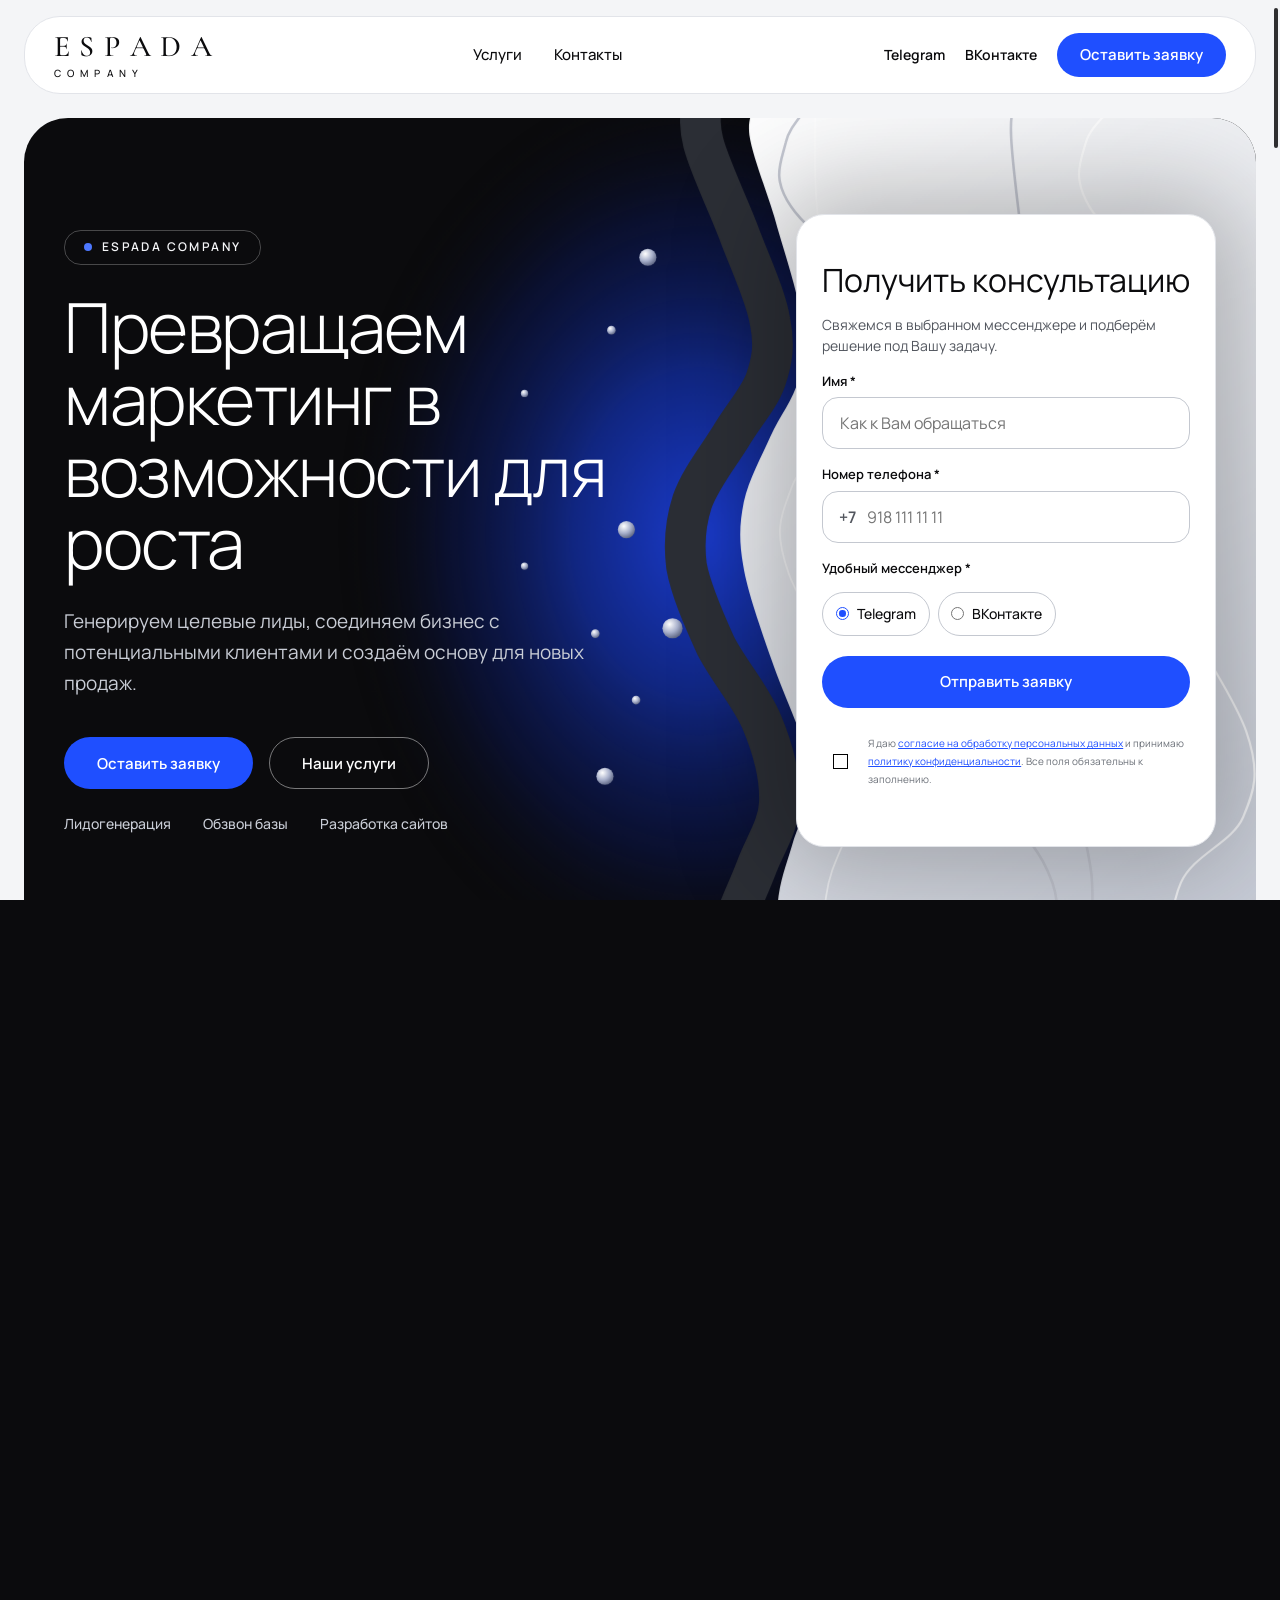
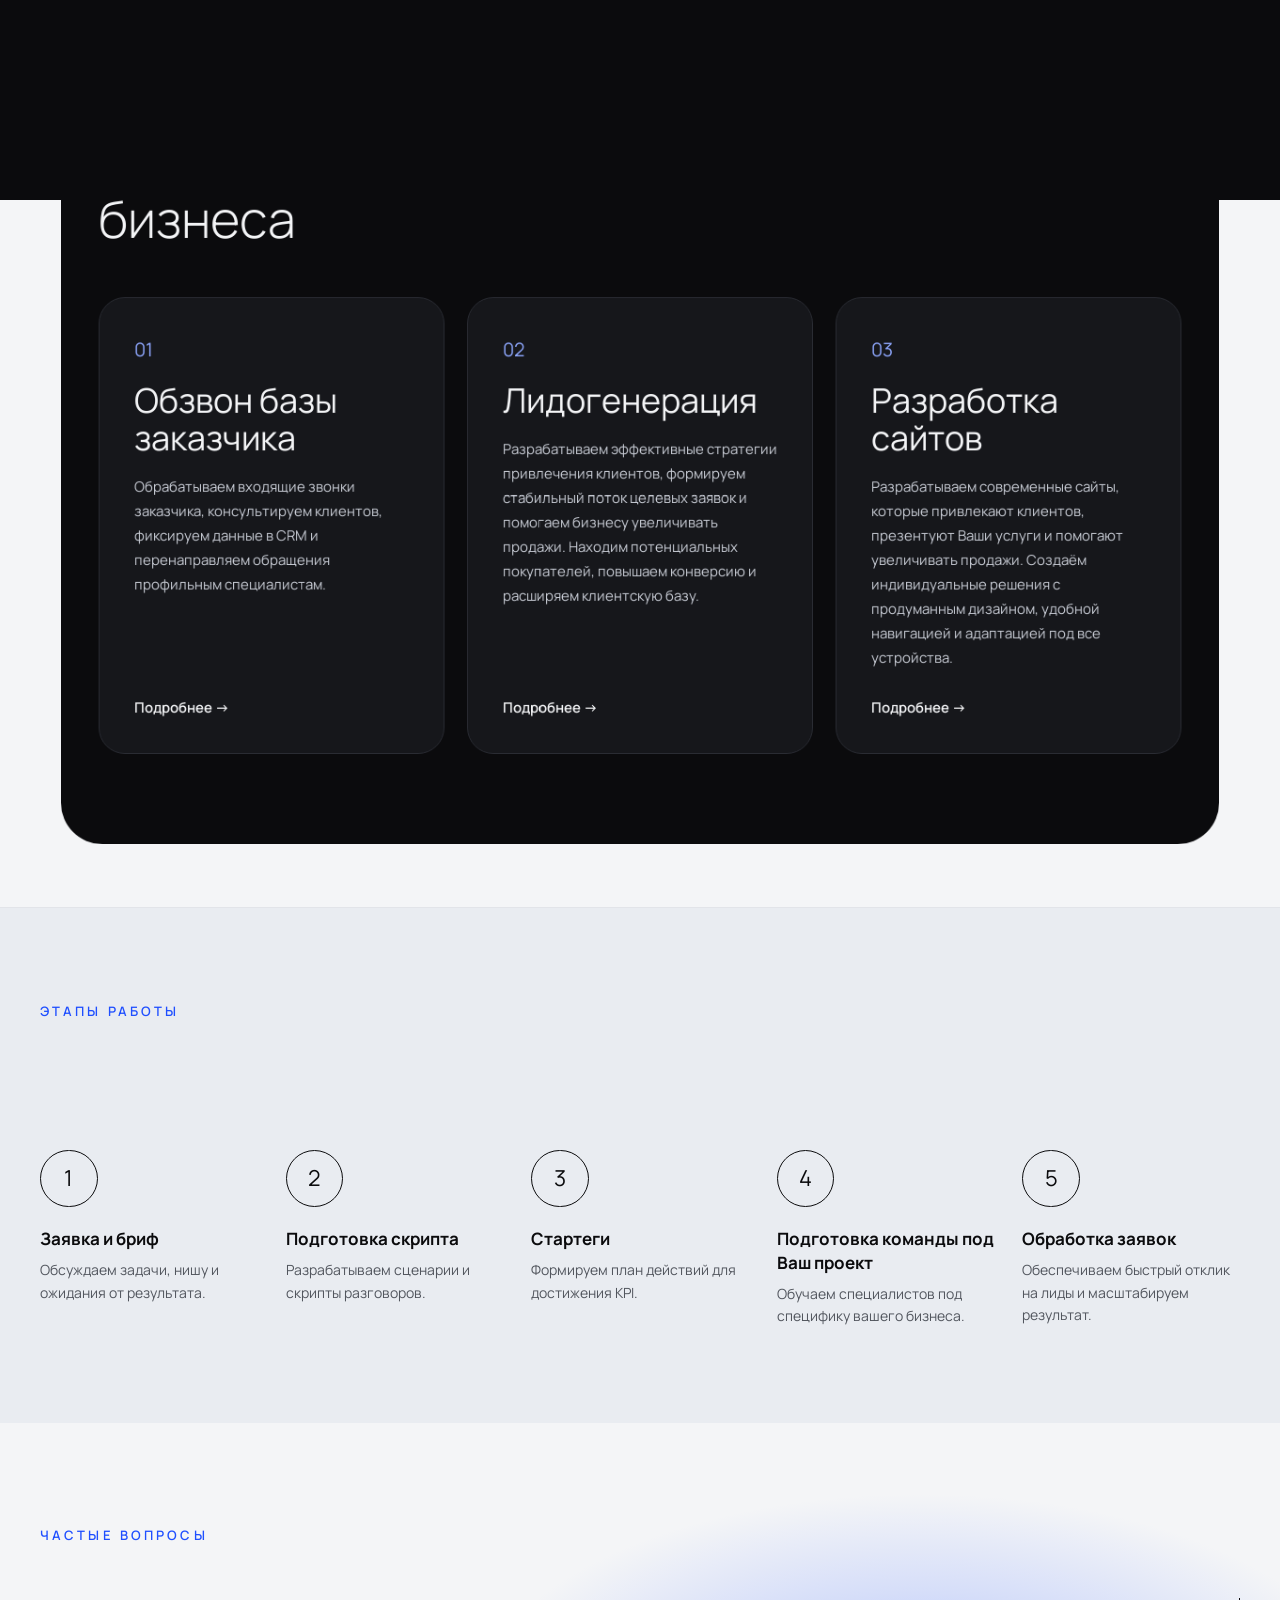
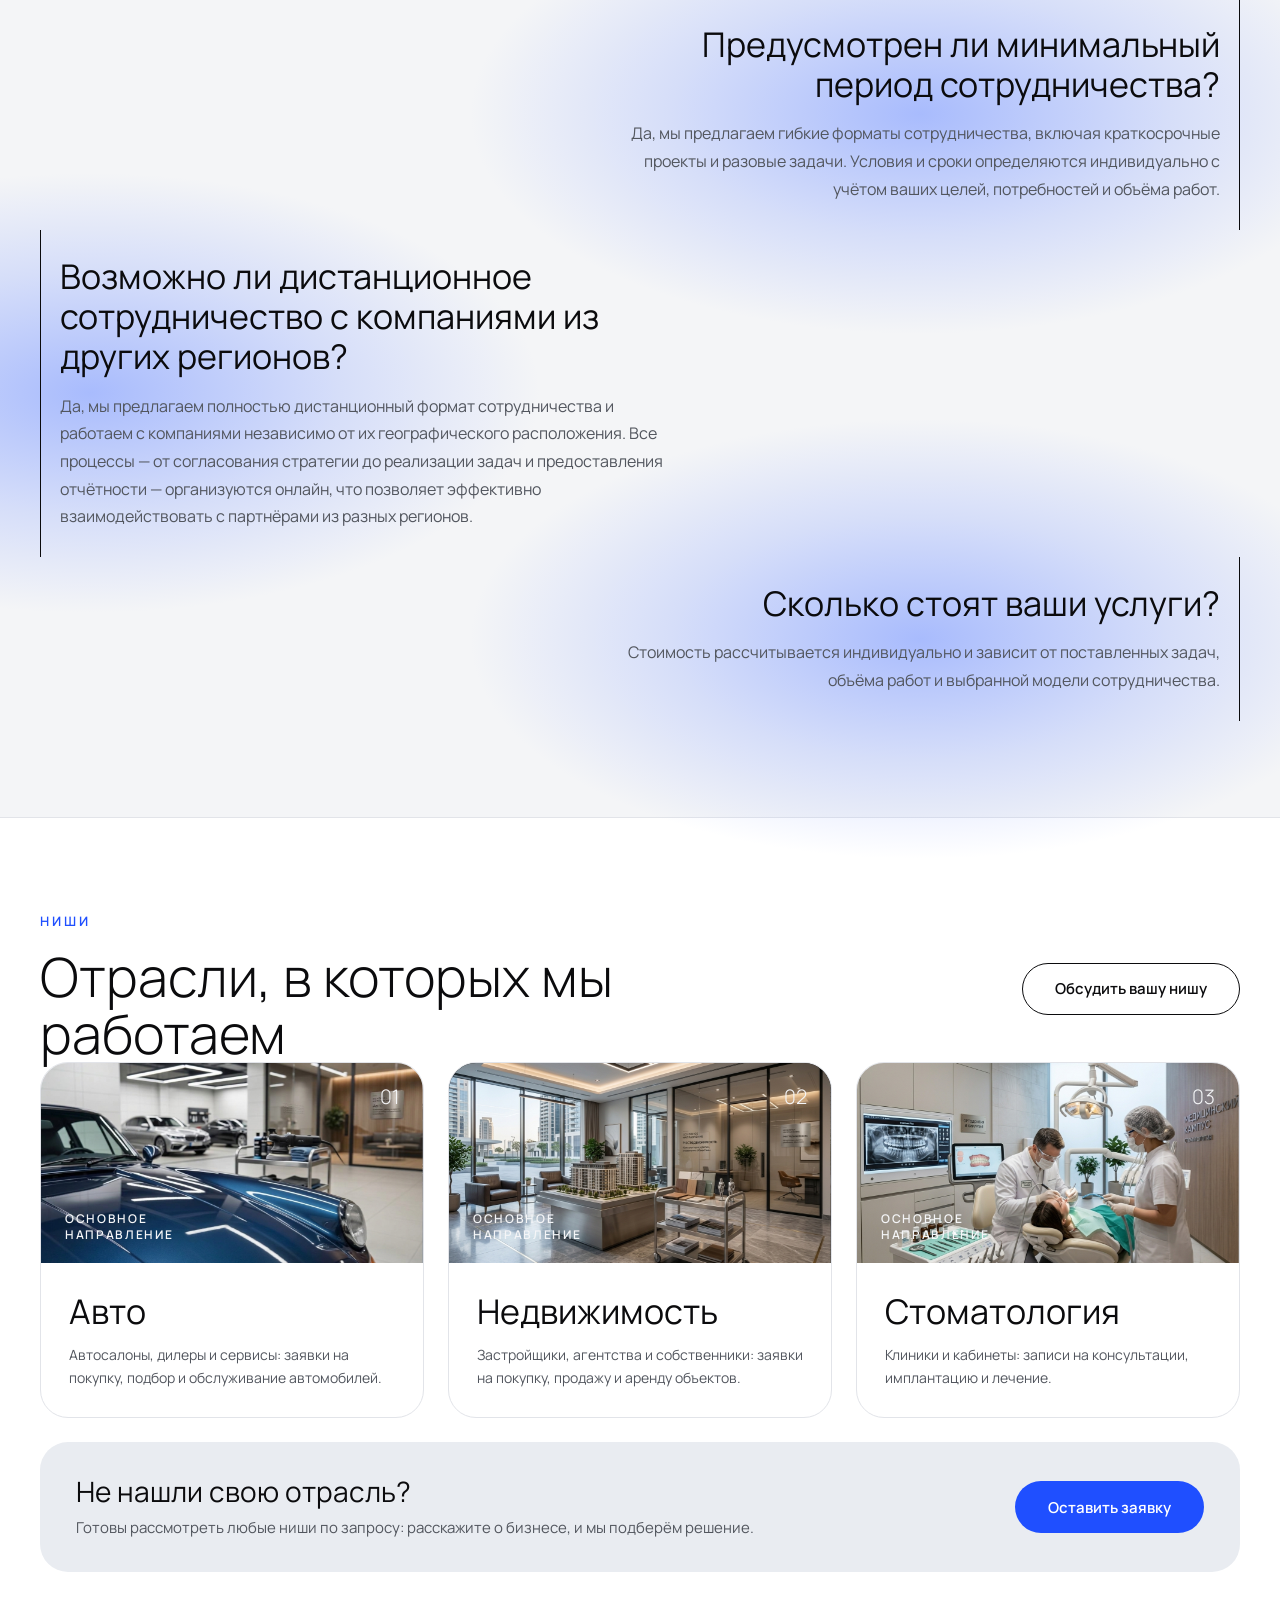
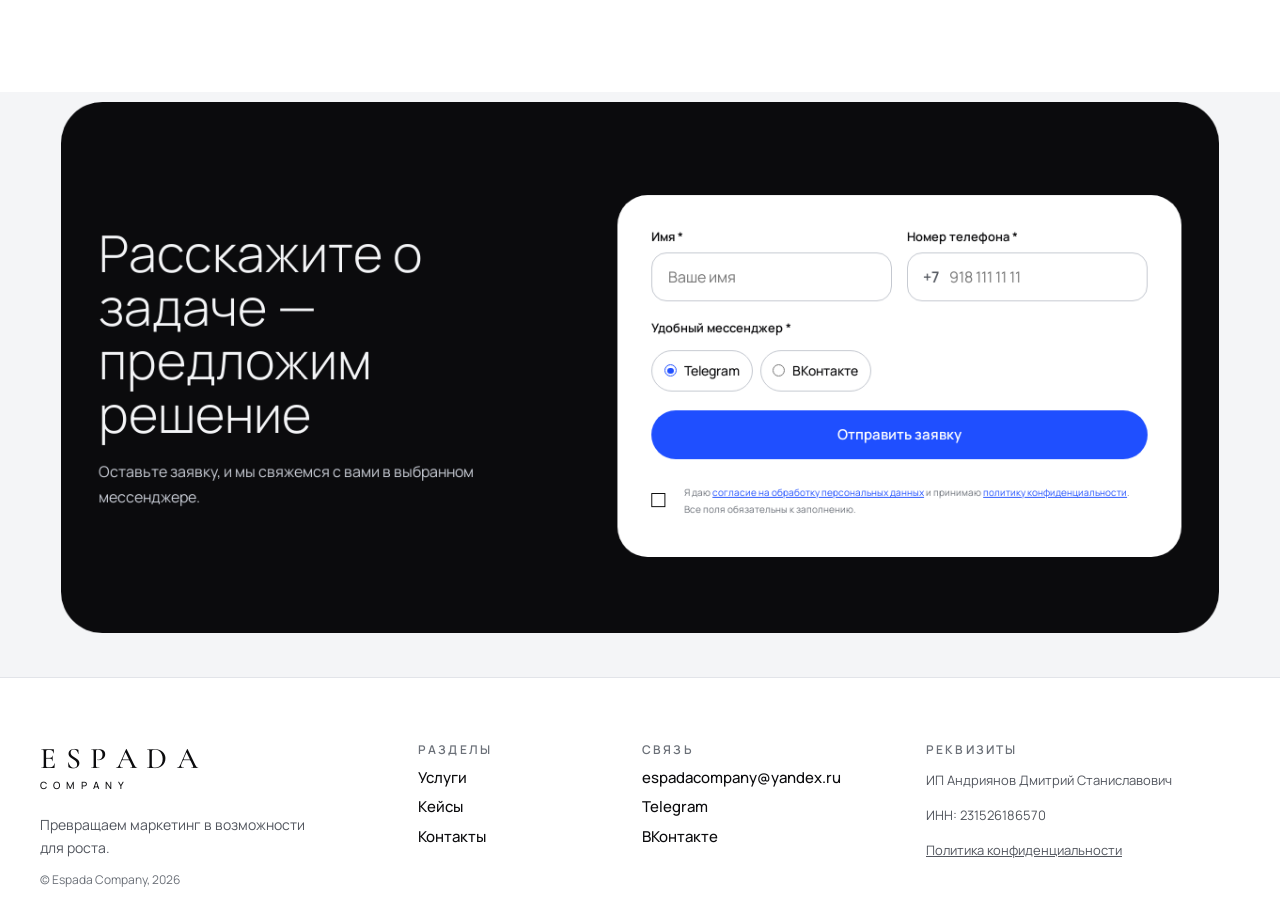
==== commit 7ba6ea50: "изменения мах на тг" ====
--- a/index.html
+++ b/index.html
@@ -30,17 +30,17 @@
       <div class="header__right">
         <a
           class="link-soft"
-          href="https://t.me/dimka_andriyanov"
+          href="https://t.me/Espada_agent"
           target="_blank"
           rel="noopener"
           >Telegram</a
         >
         <a
           class="link-soft"
-          href="https://max.ru/u/f9LHodD0cOJtLx2SnJakfzKmTNk9VGzfbOaN5gM4EnJE3EyiLvXxuhhUGK0"
+          href=" https://vk.ru/espada_comp"
           target="_blank"
           rel="noopener"
-          >MAX</a
+          >ВКонтакте</a
         >
         <a class="btn btn--blue" href="#request">Оставить заявку</a>
       </div>
@@ -56,14 +56,11 @@
       <div class="mobile-menu" id="mobile-menu" hidden>
         <a href="services.html">Услуги</a>
         <a href="contacts.html">Контакты</a>
-        <a href="https://t.me/dimka_andriyanov" target="_blank" rel="noopener"
+        <a href="https://t.me/Espada_agent" target="_blank" rel="noopener"
           >Telegram</a
         >
-        <a
-          href="https://max.ru/u/f9LHodD0cOJtLx2SnJakfzKmTNk9VGzfbOaN5gM4EnJE3EyiLvXxuhhUGK0"
-          target="_blank"
-          rel="noopener"
-          >MAX</a
+        <a href=" https://vk.ru/espada_comp" target="_blank" rel="noopener"
+          >ВКонтакте</a
         >
         <a href="#request">Оставить заявку</a>
       </div>
@@ -131,8 +128,8 @@
               /><span>Telegram</span></label
             >
             <label
-              ><input type="radio" name="messenger" value="MAX" /><span
-                >MAX</span
+              ><input type="radio" name="messenger" value="ВКонтакте" /><span
+                >ВКонтакте</span
               ></label
             >
           </fieldset>
@@ -642,8 +639,8 @@
               /><span>Telegram</span></label
             >
             <label
-              ><input type="radio" name="messenger" value="MAX" /><span
-                >MAX</span
+              ><input type="radio" name="messenger" value="ВКонтакте" /><span
+                >ВКонтакте</span
               ></label
             >
           </fieldset>
@@ -979,8 +976,8 @@
                 /><span>Telegram</span></label
               >
               <label
-                ><input type="radio" name="messenger" value="MAX" /><span
-                  >MAX</span
+                ><input type="radio" name="messenger" value="ВКонтакте" /><span
+                  >ВКонтакте</span
                 ></label
               >
             </fieldset>
@@ -1020,16 +1017,10 @@
         <div>
           <h4>СВЯЗЬ</h4>
           <a href="mailto:espadacompany@yandex.ru">espadacompany@yandex.ru</a
-          ><a
-            href="https://t.me/dimka_andriyanov"
-            target="_blank"
-            rel="noopener"
+          ><a href="https://t.me/Espada_agent" target="_blank" rel="noopener"
             >Telegram</a
-          ><a
-            href="https://max.ru/u/f9LHodD0cOJtLx2SnJakfzKmTNk9VGzfbOaN5gM4EnJE3EyiLvXxuhhUGK0"
-            target="_blank"
-            rel="noopener"
-            >MAX</a
+          ><a href=" https://vk.ru/espada_comp" target="_blank" rel="noopener"
+            >ВКонтакте</a
           >
         </div>
         <div>
--- a/style.css
+++ b/style.css
@@ -3279,3 +3279,97 @@
 .faq > div:nth-child(even) .glow {
   transform: translateX(-30%);
 }
+
+html:has(.pg--thanks) {
+  height: 100%;
+}
+.pg--thanks {
+  display: flex;
+  flex-direction: column;
+  min-height: 100%;
+  min-height: 100vh;
+  min-height: 100dvh;
+}
+.pg--thanks .thanks {
+  flex: 1 0 auto;
+}
+@media (max-width: 767px) {
+  .thanks {
+    padding-top: 77px;
+    padding-bottom: 48px;
+  }
+  .thanks__win {
+    padding: 40px 20px 0;
+  }
+  .thanks__icon {
+    width: 96px;
+    height: 96px;
+  }
+  .thanks__tag {
+    width: auto;
+    font-size: 12px;
+    line-height: 16px;
+    letter-spacing: 2.6px;
+    margin-top: 16px;
+  }
+  .thanks h1 {
+    margin-top: 20px;
+    font-size: 32px;
+    line-height: 36px;
+    overflow-wrap: break-word;
+  }
+  .thanks__lead {
+    margin-top: 16px;
+    font-size: 15px;
+    line-height: 24px;
+  }
+  .thanks__msg,
+  .thanks__nav {
+    flex-direction: column;
+    align-items: stretch;
+    width: 100%;
+    max-width: 360px;
+    gap: 10px;
+  }
+  .thanks__msg {
+    margin-top: 28px;
+  }
+  .thanks__nav {
+    margin-top: 28px;
+    padding-top: 24px;
+    flex-direction: row;
+  }
+  .thanks__msg .btn,
+  .thanks__nav .btn,
+  .thanks__msg .btn:first-child,
+  .thanks__msg .btn:last-child,
+  .thanks__nav .btn:first-child,
+  .thanks__nav .btn:last-child {
+    width: 100%;
+    padding: 0 16px;
+    white-space: nowrap;
+  }
+  .thanks__nav .btn {
+    flex: 1 1 0;
+    min-width: 0;
+  }
+  .thanks__msg .btn span,
+  .thanks__msg .btn:last-child span,
+  .thanks__nav .btn span,
+  .thanks__nav .btn:first-child span,
+  .thanks__nav .btn:last-child span {
+    width: auto;
+  }
+}
+@media (max-width: 380px) {
+  .thanks h1 {
+    font-size: 28px;
+    line-height: 32px;
+  }
+  .thanks__nav {
+    flex-direction: column;
+  }
+  .thanks__nav .btn {
+    flex: none;
+  }
+}
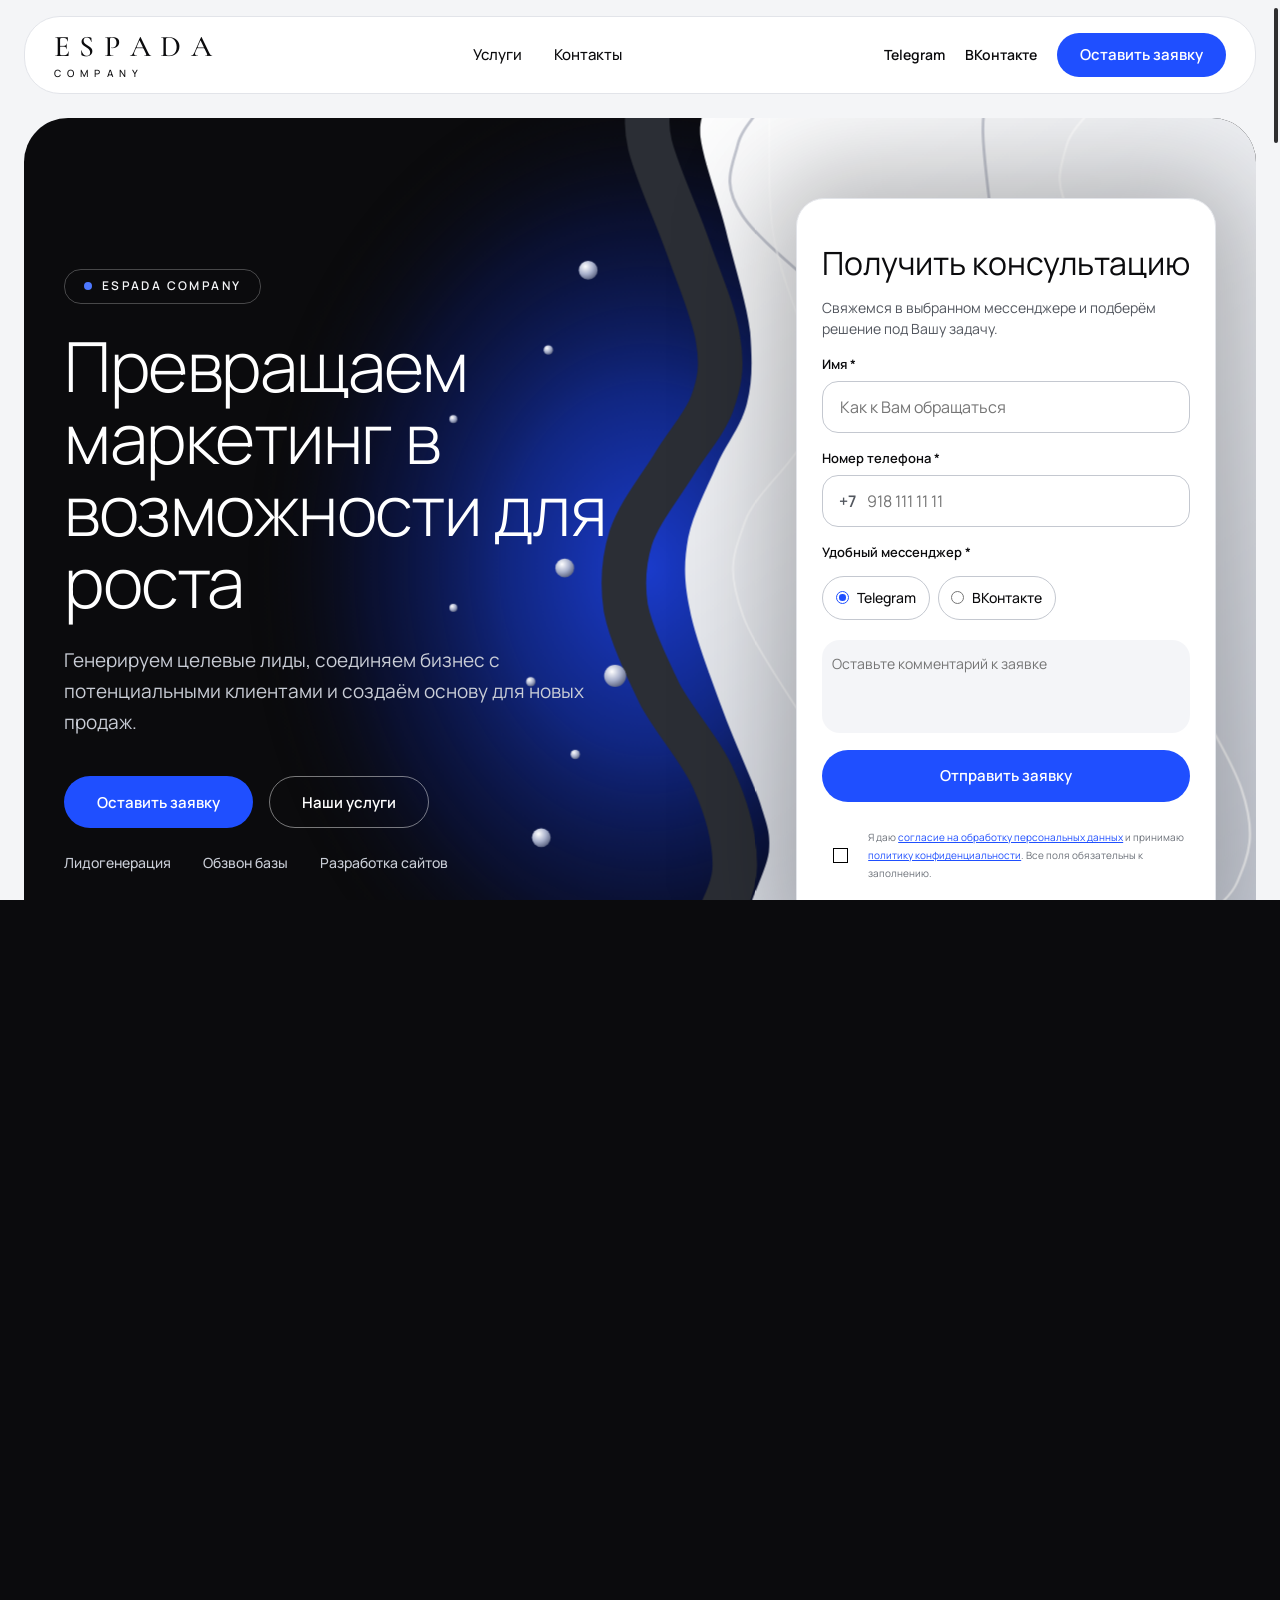
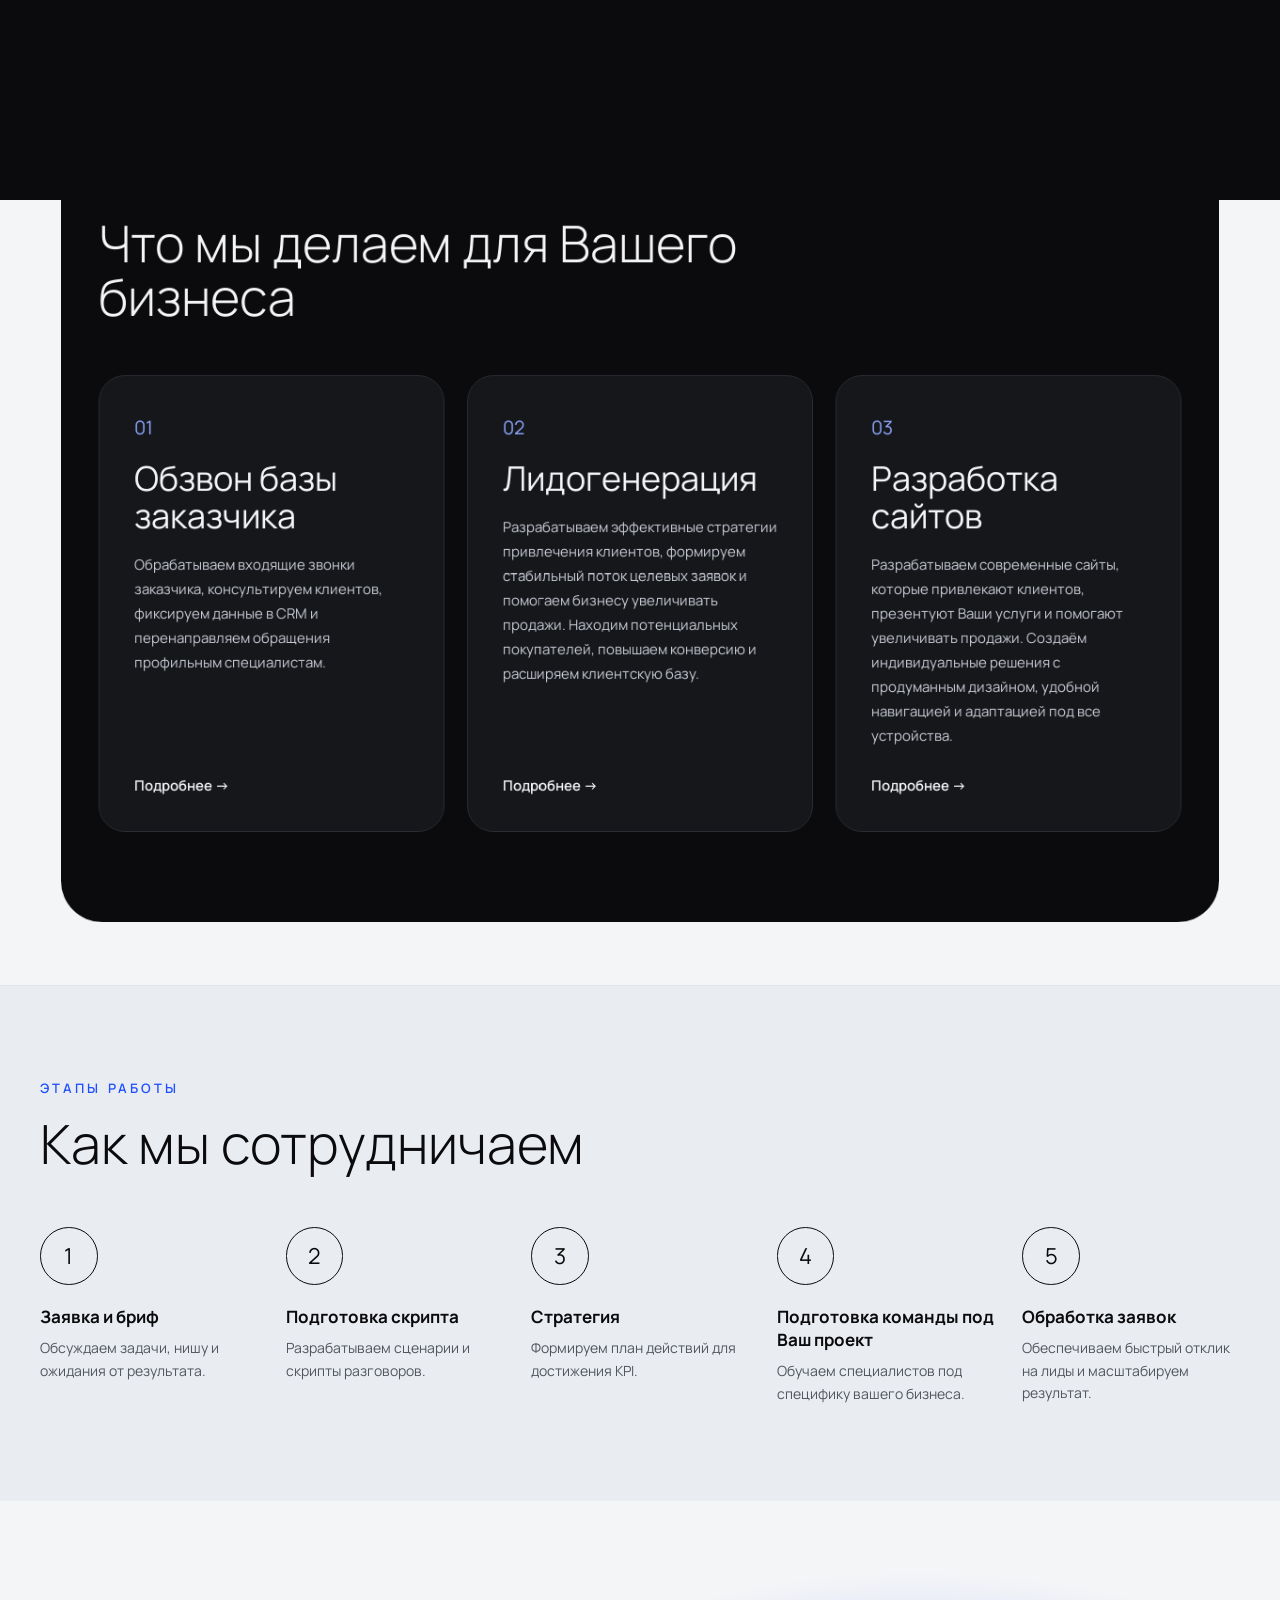
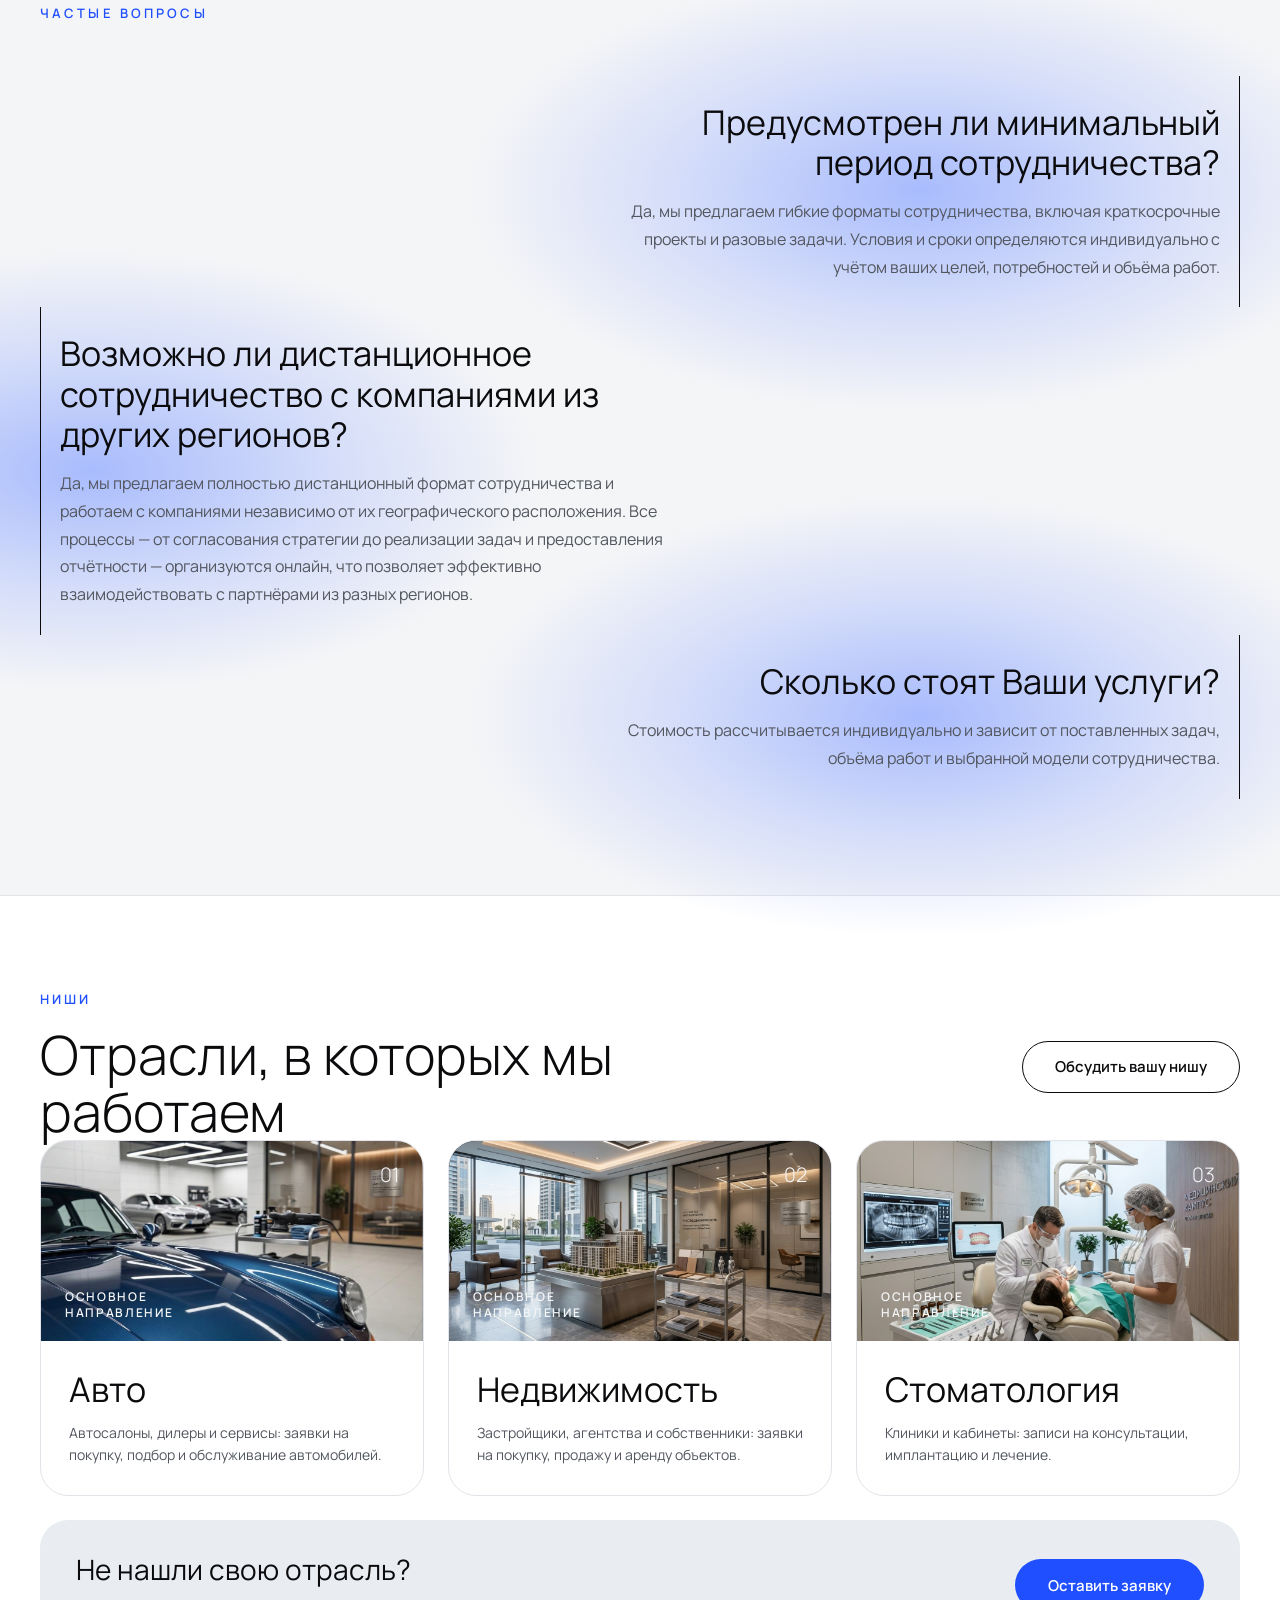
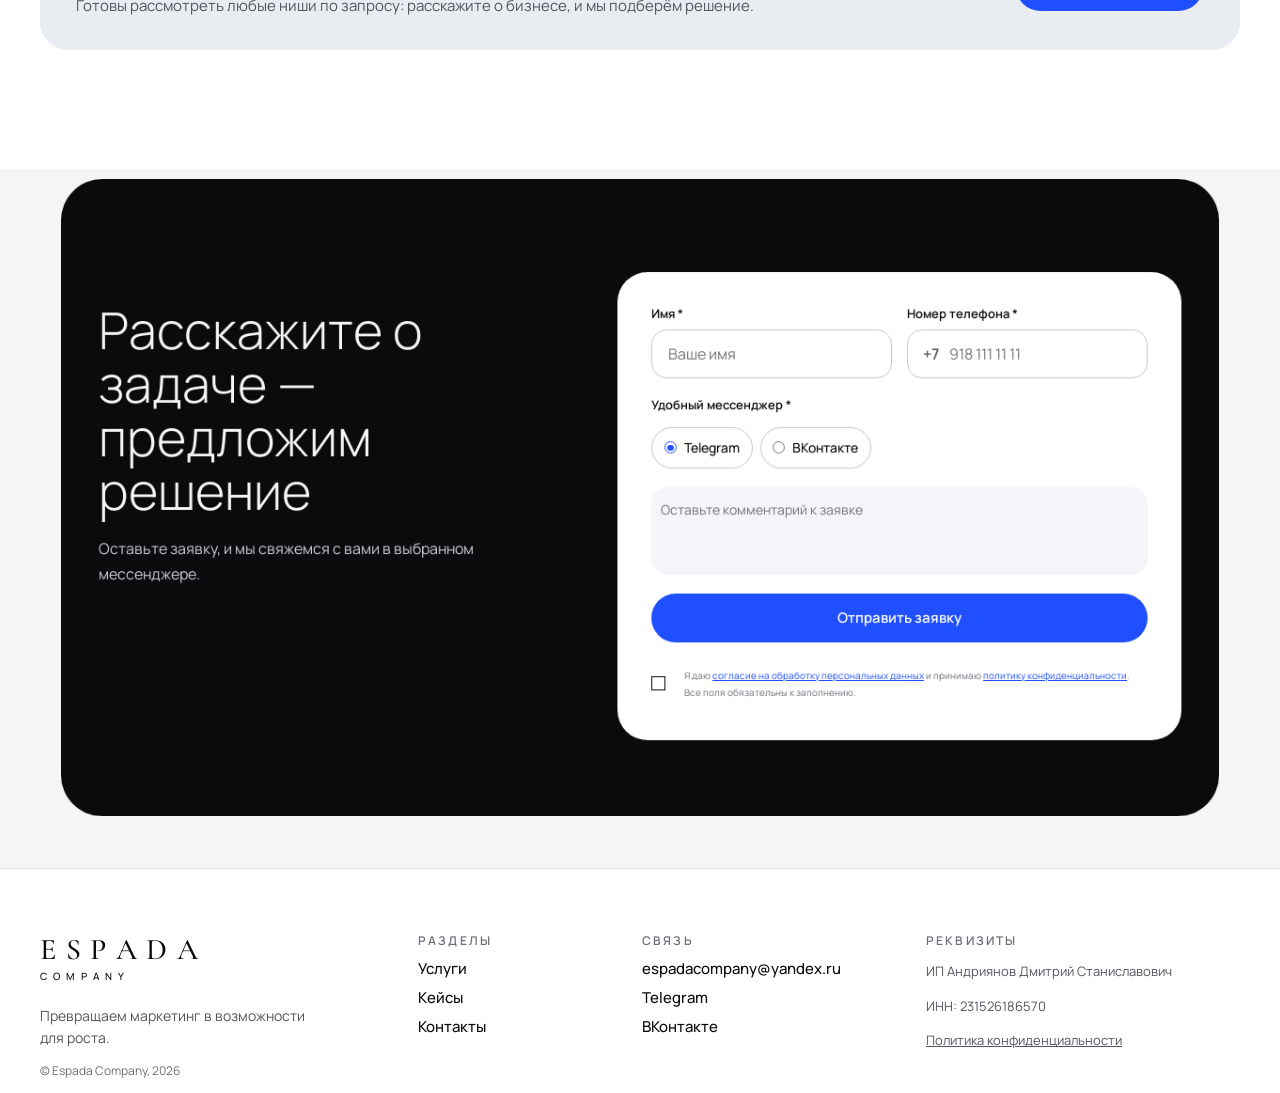
==== commit 769f95aa: "диз моб версиии" ====
--- a/index.html
+++ b/index.html
@@ -133,6 +133,15 @@
               ></label
             >
           </fieldset>
+          <textarea
+            class="comment"
+            name="comment"
+            rows="3"
+            maxlength="500"
+            placeholder="Оставьте комментарий к заявке"
+            aria-label="Комментарий к заявке"
+          ></textarea>
+
           <button class="btn btn--blue btn--block" type="submit">
             Отправить заявку
           </button>
@@ -644,6 +653,15 @@
               ></label
             >
           </fieldset>
+          <textarea
+            class="comment"
+            name="comment"
+            rows="3"
+            maxlength="500"
+            placeholder="Оставьте комментарий к заявке"
+            aria-label="Комментарий к заявке"
+          ></textarea>
+
           <button class="btn btn--blue btn--block" type="submit">
             Отправить заявку
           </button>
@@ -791,7 +809,7 @@
             </li>
             <li>
               <i>3</i>
-              <h3>Стартеги</h3>
+              <h3>Стратегия</h3>
               <p>Формируем план действий для достижения KPI.</p>
             </li>
             <li>
@@ -840,7 +858,7 @@
           </div>
           <div>
             <i class="glow" aria-hidden="true"></i>
-            <h3>Сколько стоят ваши услуги?</h3>
+            <h3>Сколько стоят Ваши услуги?</h3>
             <p>
               Стоимость рассчитывается индивидуально и зависит от поставленных
               задач, объёма работ и выбранной модели сотрудничества.
@@ -981,6 +999,15 @@
                 ></label
               >
             </fieldset>
+            <textarea
+              class="comment"
+              name="comment"
+              rows="3"
+              maxlength="500"
+              placeholder="Оставьте комментарий к заявке"
+              aria-label="Комментарий к заявке"
+            ></textarea>
+
             <button class="btn btn--blue btn--block" type="submit">
               Отправить заявку
             </button>
--- a/style.css
+++ b/style.css
@@ -3373,3 +3373,141 @@
     flex: none;
   }
 }
+
+/* поле комментария к заявке (по макету) */
+.comment {
+  display: block;
+  width: 100%;
+  height: 93px;
+  padding: 10px;
+  border: 0;
+  border-radius: 18px;
+  background: rgba(233, 236, 241, 0.5);
+  font: 400 14px/27.2px var(--font);
+  color: var(--ink);
+  resize: none;
+}
+
+.comment::placeholder {
+  color: #757575;
+  opacity: 1;
+}
+
+.comment:focus {
+  outline: none;
+  box-shadow: 0 0 0 1px var(--blue);
+}
+
+@media (max-width: 767px) {
+  .comment {
+    height: 60px;
+    background: rgba(226, 228, 233, 0.5);
+    font: 300 12px/15px var(--font);
+  }
+
+  .comment::placeholder {
+    color: #6b7078;
+  }
+}
+
+/* частые вопросы: мобильная версия по макету */
+@media (max-width: 767px) {
+  .faq-sec {
+    width: 100%;
+    max-width: none;
+    padding: 48px 24px 48px;
+    overflow: clip;
+  }
+
+  .faq-sec::before {
+    content: "";
+    position: absolute;
+    inset: 0;
+    z-index: -1;
+    pointer-events: none;
+    background:
+      radial-gradient(
+        ellipse 360px 380px at -40px 17%,
+        rgba(77, 120, 255, 0.42),
+        transparent 70%
+      ),
+      radial-gradient(
+        ellipse 320px 340px at 108% 47%,
+        rgba(77, 120, 255, 0.4),
+        transparent 70%
+      ),
+      radial-gradient(
+        ellipse 340px 380px at -30px 88%,
+        rgba(77, 120, 255, 0.36),
+        transparent 70%
+      ),
+      radial-gradient(
+        ellipse 320px 300px at 108% 98%,
+        rgba(77, 120, 255, 0.28),
+        transparent 70%
+      );
+  }
+
+  .faq .glow {
+    display: none;
+  }
+
+  .faq {
+    margin-top: 24px;
+    gap: 24px;
+  }
+
+  .faq > div,
+  .faq > div:nth-child(odd) {
+    width: 100%;
+    margin: 0;
+    gap: 12px;
+    align-items: flex-start;
+    text-align: left;
+    padding: 20.8px 0 0;
+  }
+
+  .faq > div:nth-child(2) {
+    align-items: flex-end;
+    text-align: right;
+  }
+
+  .faq > div::before,
+  .faq > div::after,
+  .faq > div:nth-child(odd)::before,
+  .faq > div:nth-child(odd)::after {
+    top: 0;
+    bottom: auto;
+    left: 0;
+    right: 0;
+    width: auto;
+    height: 0.8px;
+    transform-origin: left center;
+  }
+
+  .faq > div::after,
+  .faq > div:nth-child(odd)::after {
+    height: 2px;
+    transform: scaleX(0);
+  }
+
+  .js .faq > div:not(.in)::before {
+    transform: scaleX(0);
+  }
+
+  .faq h3 {
+    font-size: 24px;
+    line-height: 39.1px;
+  }
+
+  .faq p {
+    font-size: 16px;
+    line-height: 27.2px;
+  }
+}
+
+@media (max-width: 767px) and (hover: hover) {
+  .faq > div:hover::after {
+    transform: scaleX(1);
+  }
+}
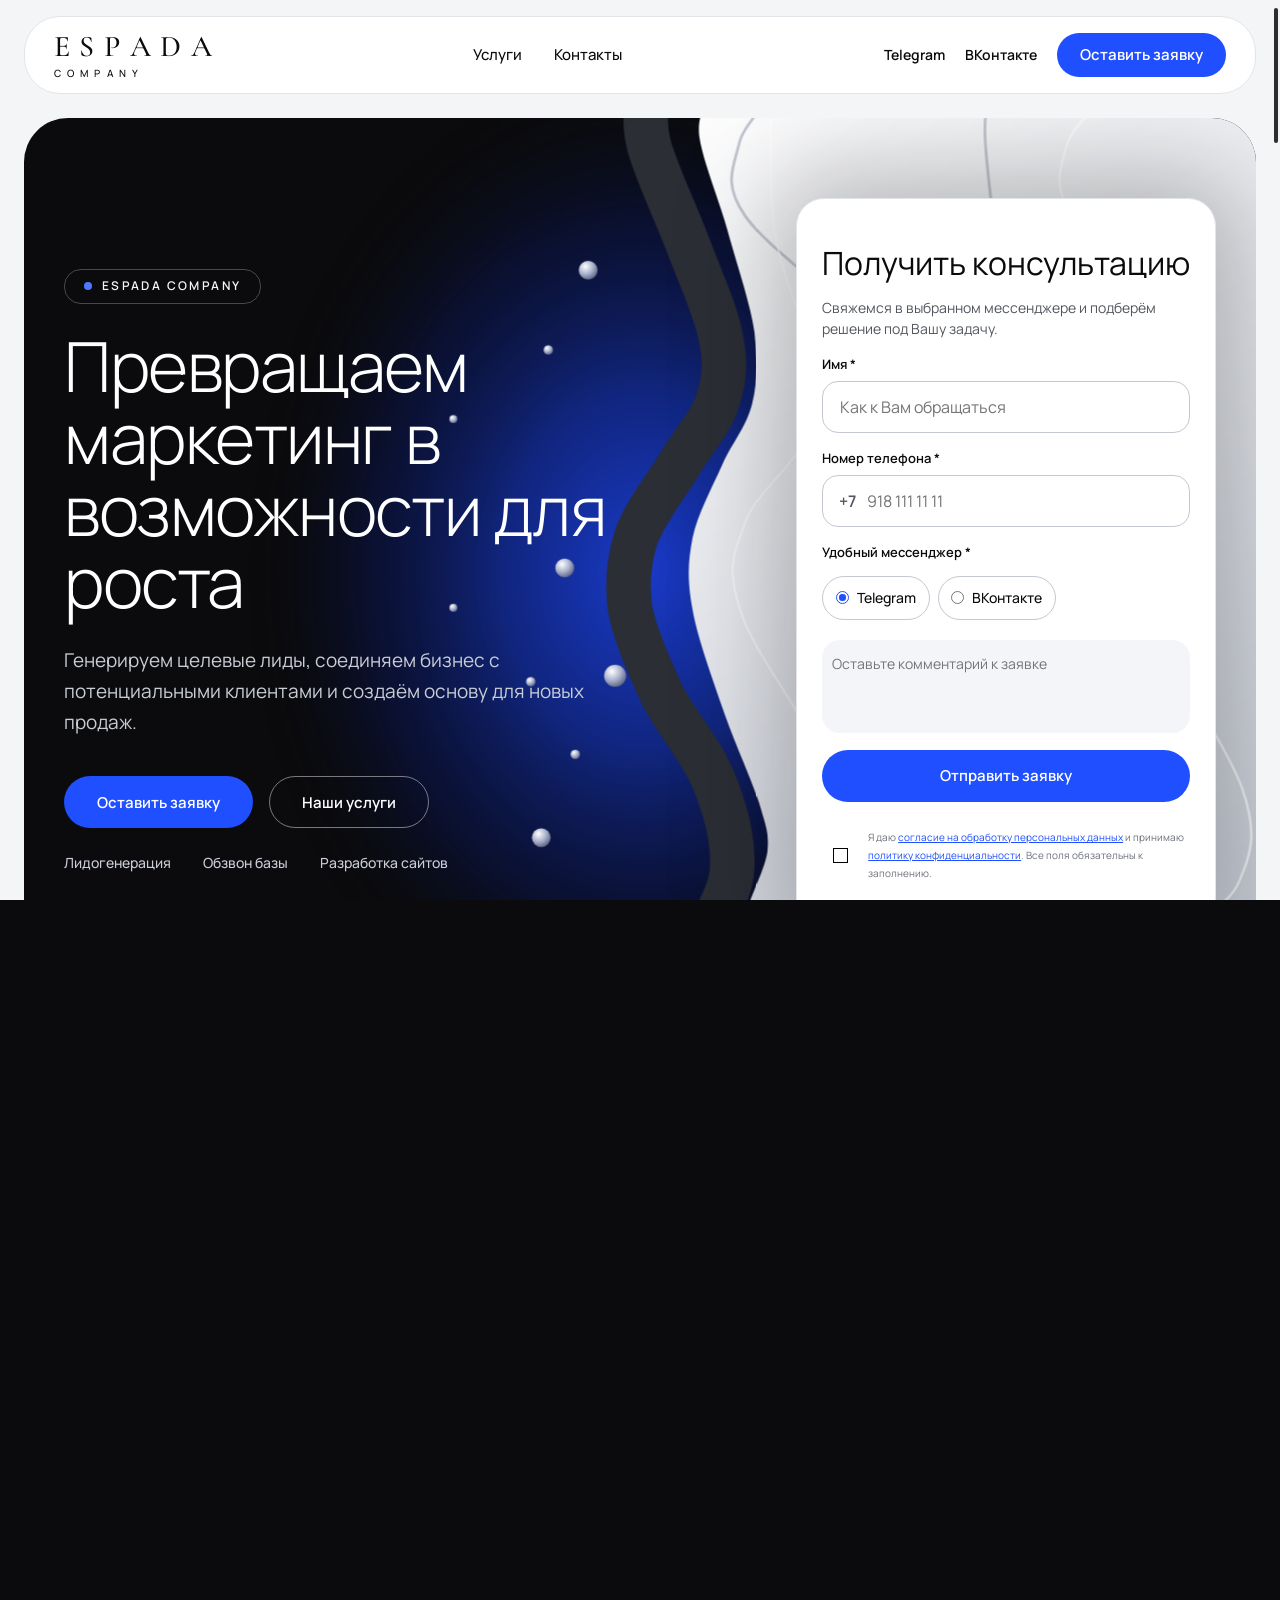
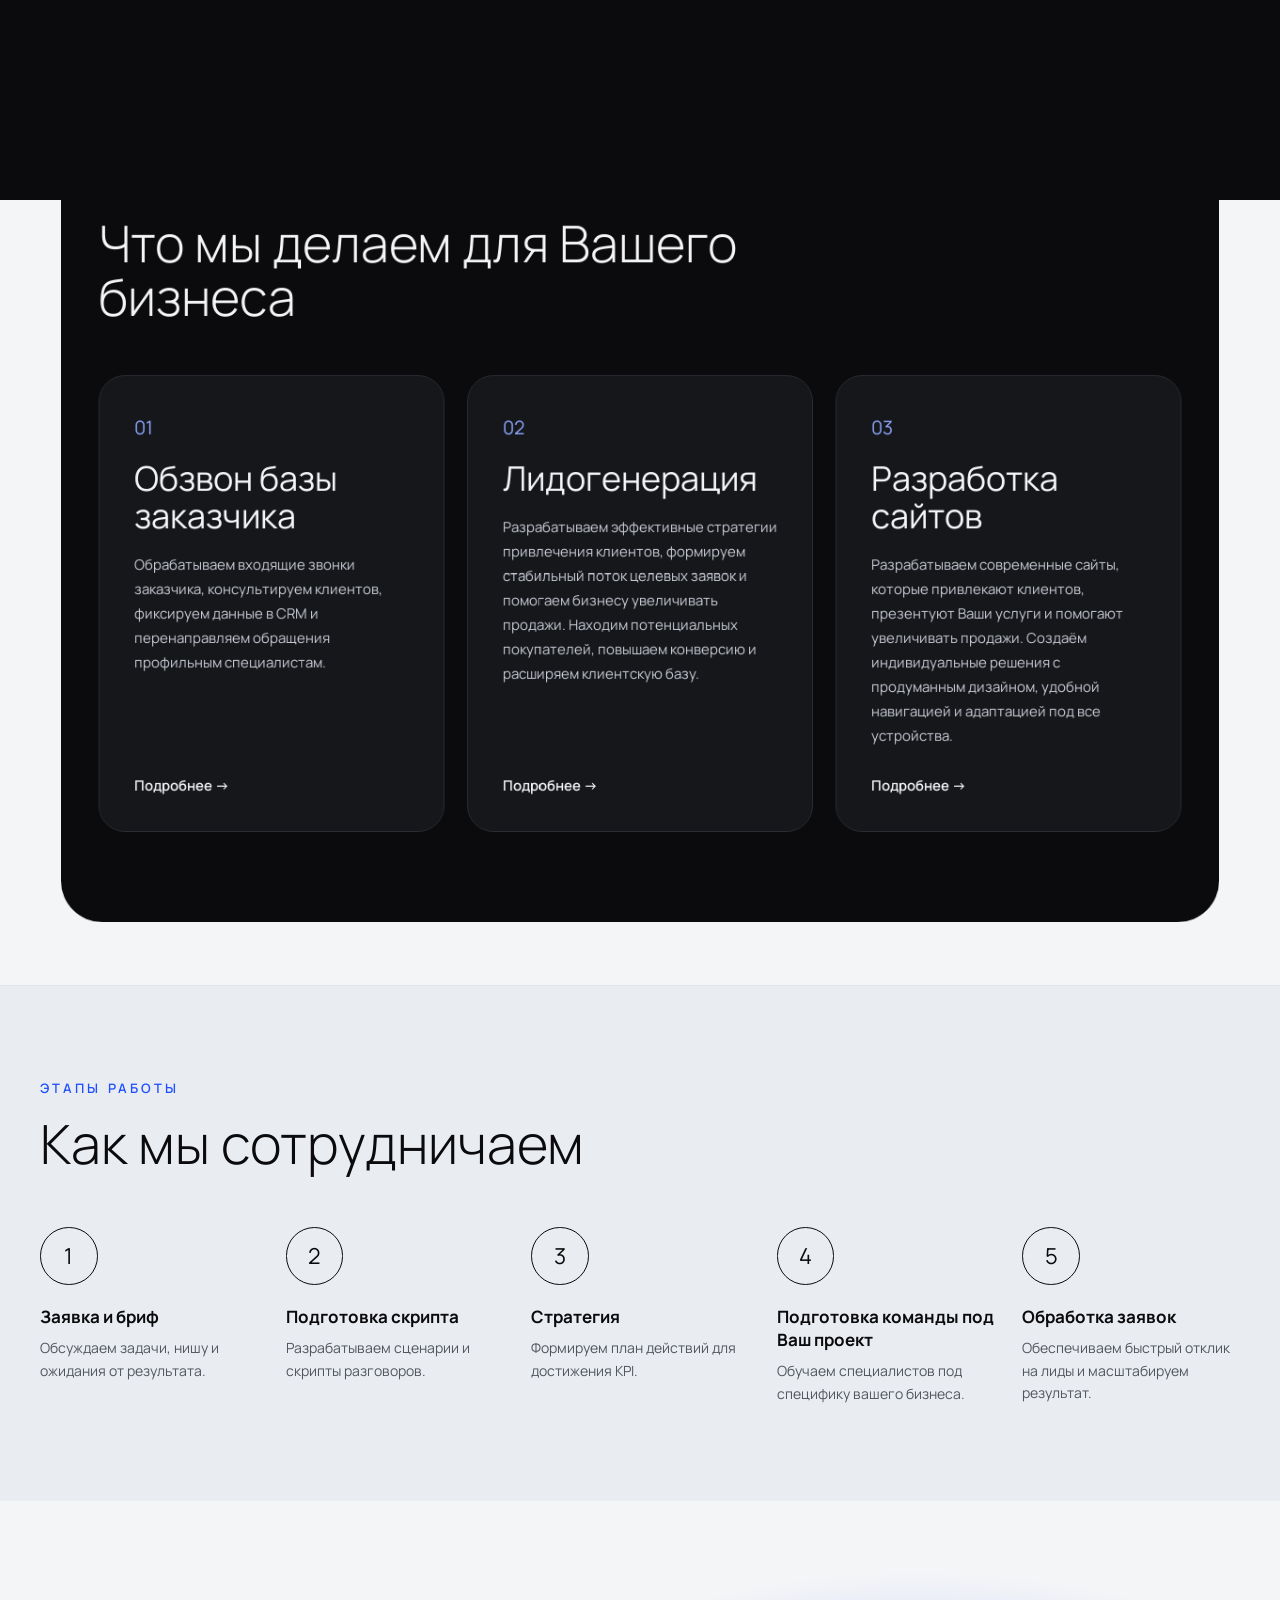
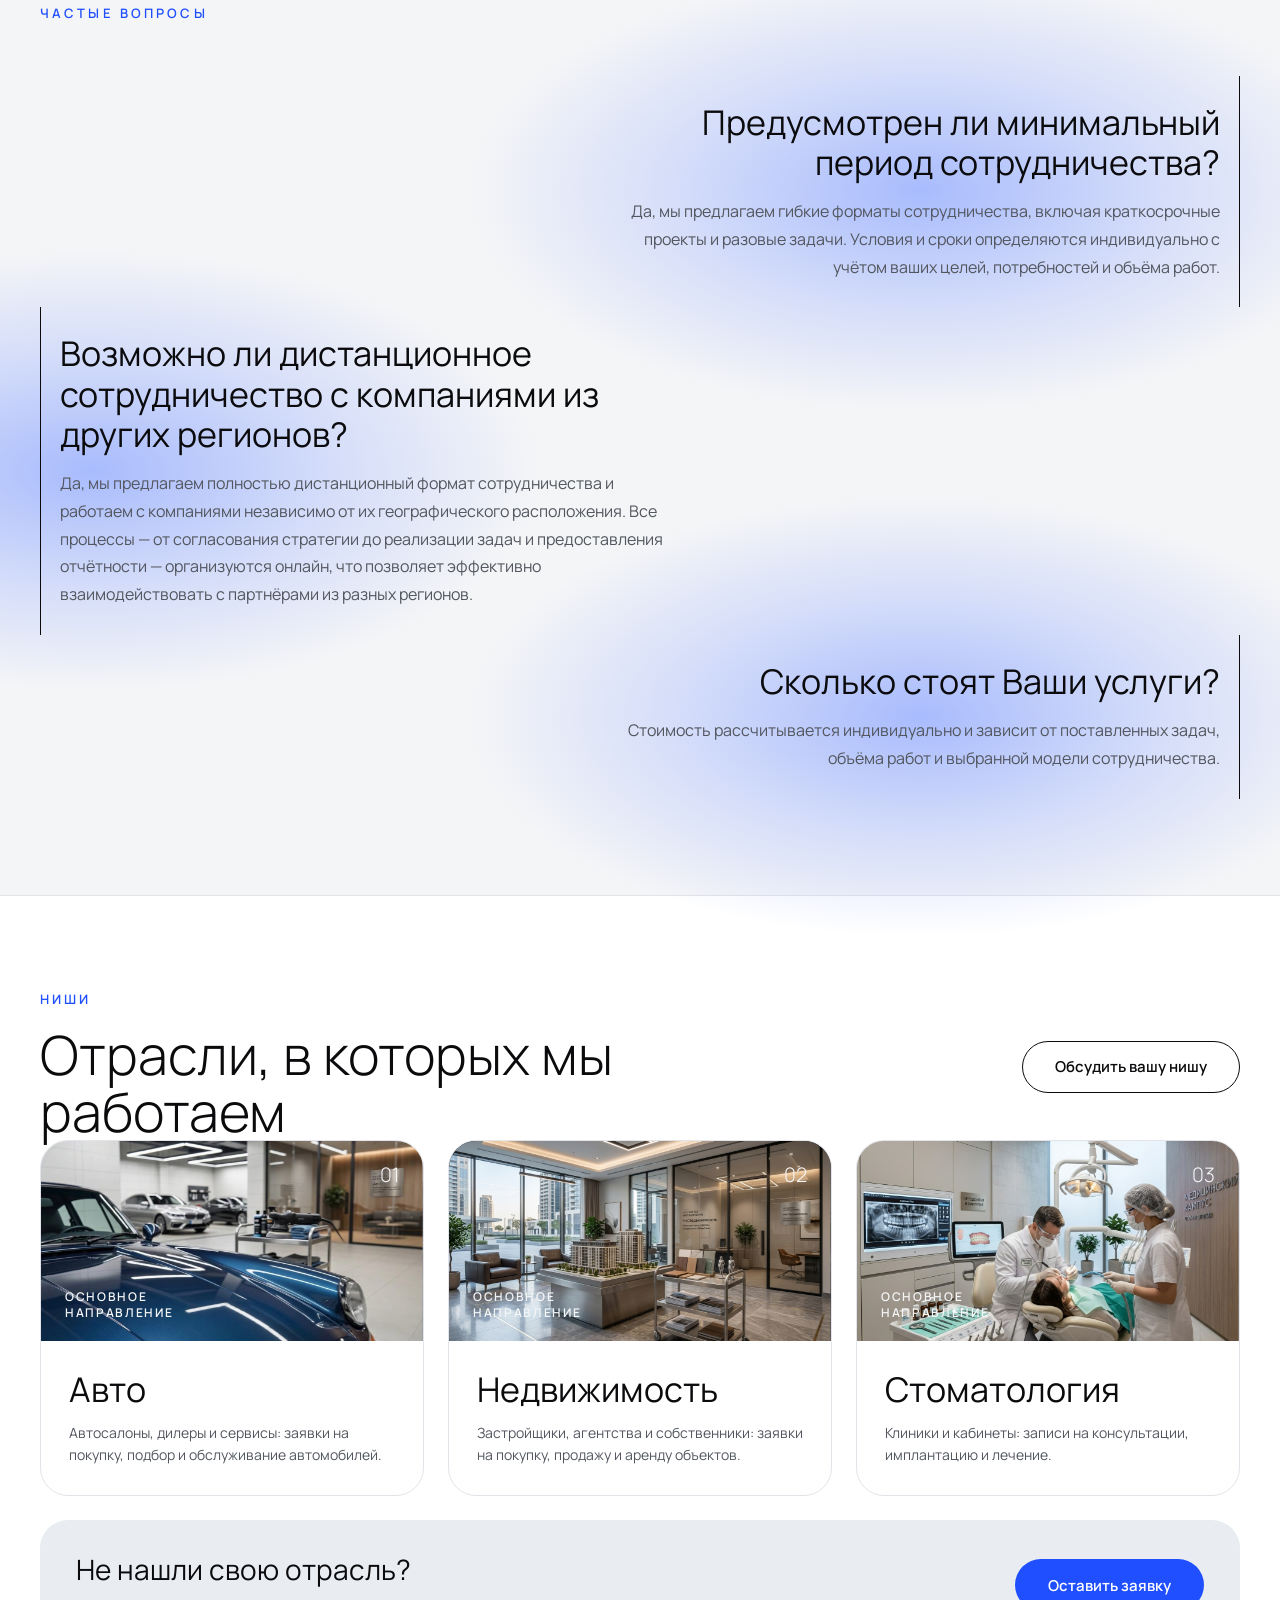
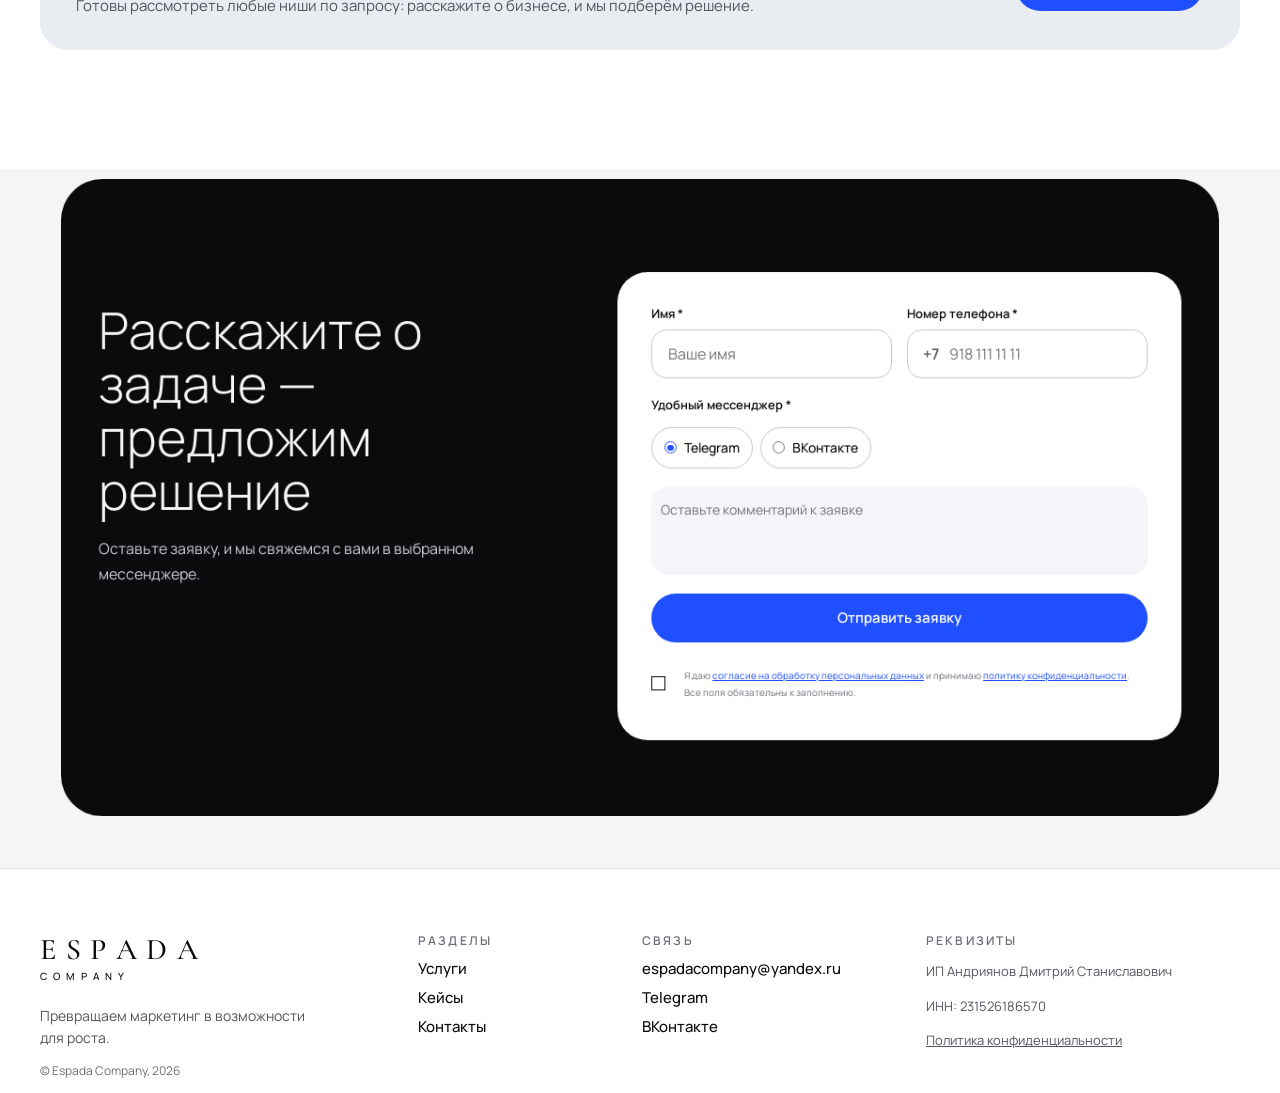
==== commit a6bdb7af: "лого в head" ====
--- a/index.html
+++ b/index.html
@@ -8,6 +8,15 @@
       name="description"
       content="Генерируем целевые лиды, соединяем бизнес с потенциальными клиентами и создаём основу для новых продаж."
     />
+    <link rel="icon" href="favicon.ico" sizes="any" />
+    <link rel="icon" type="image/png" sizes="32x32" href="img/favicon-32.png" />
+    <link
+      rel="icon"
+      type="image/png"
+      sizes="192x192"
+      href="img/favicon-192.png"
+    />
+    <link rel="apple-touch-icon" href="img/apple-touch-icon.png" />
     <link rel="preconnect" href="https://fonts.googleapis.com" />
     <link rel="preconnect" href="https://fonts.gstatic.com" crossorigin />
     <link
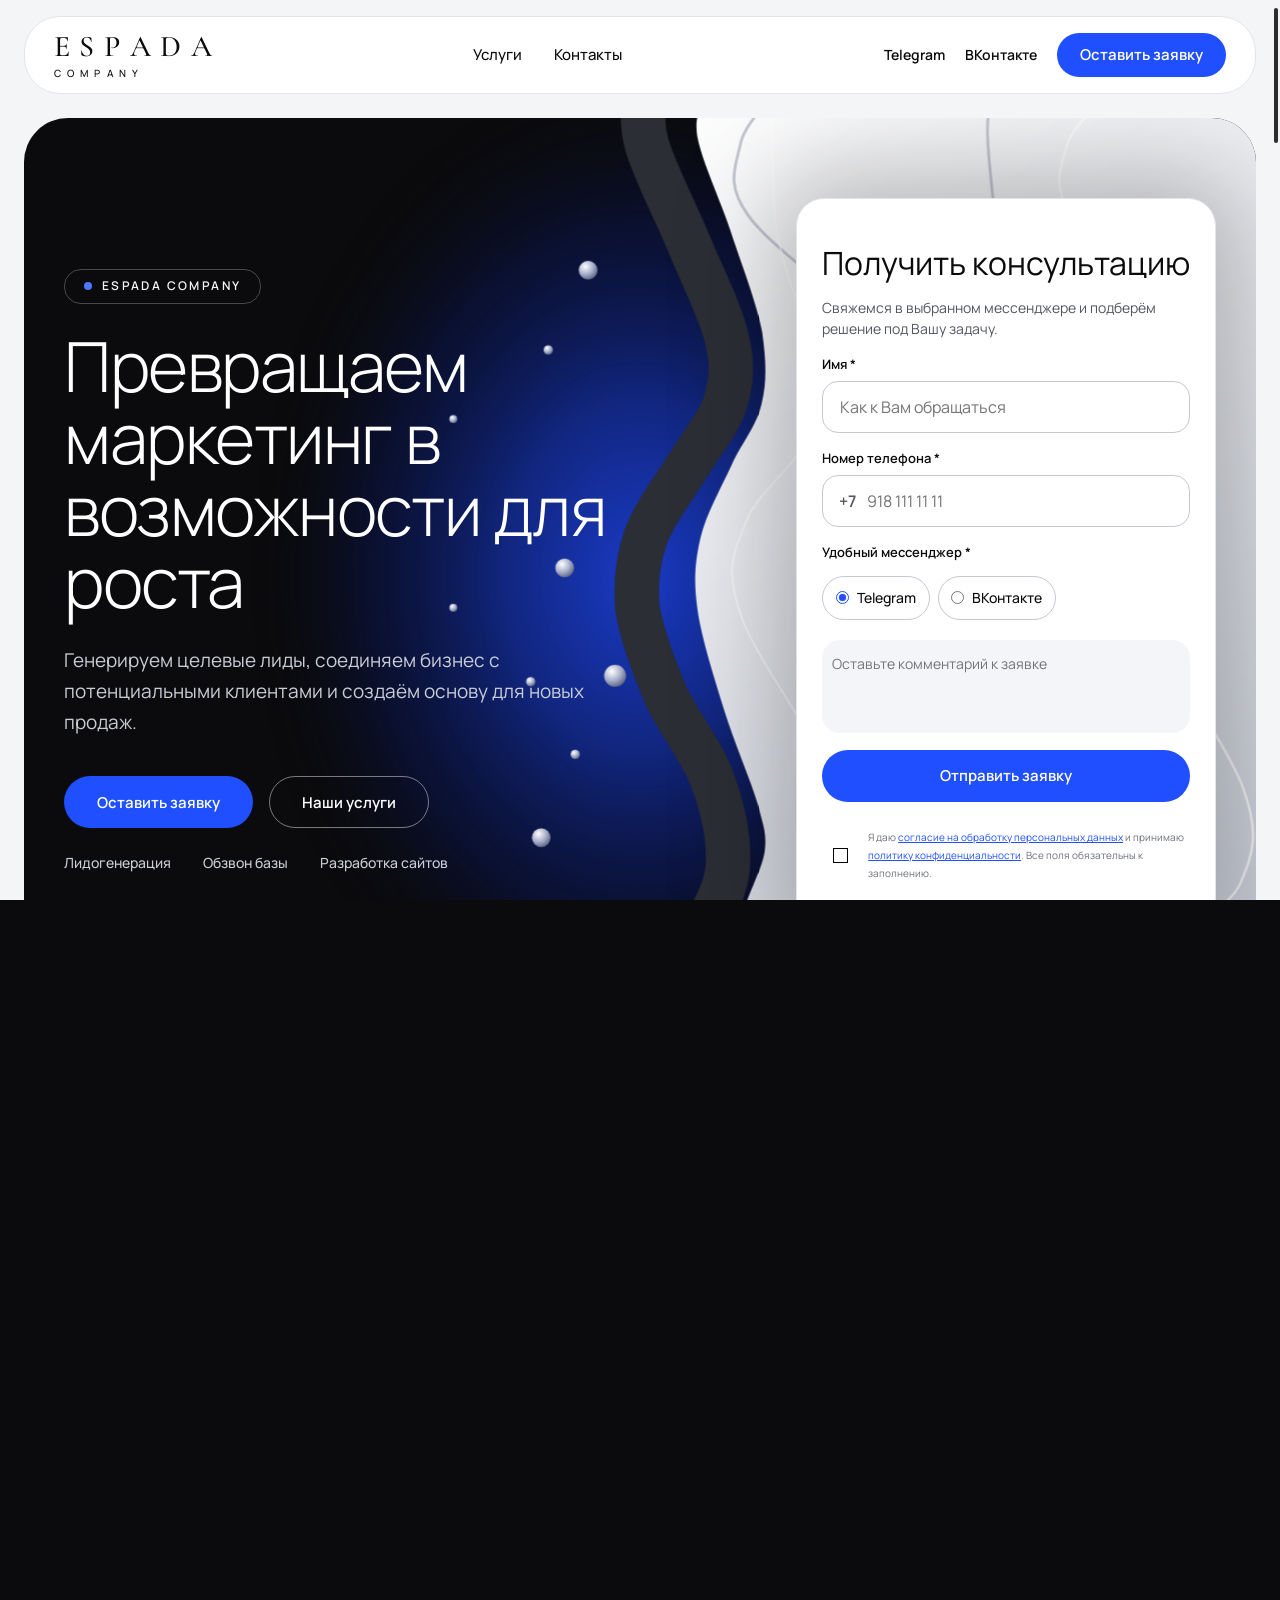
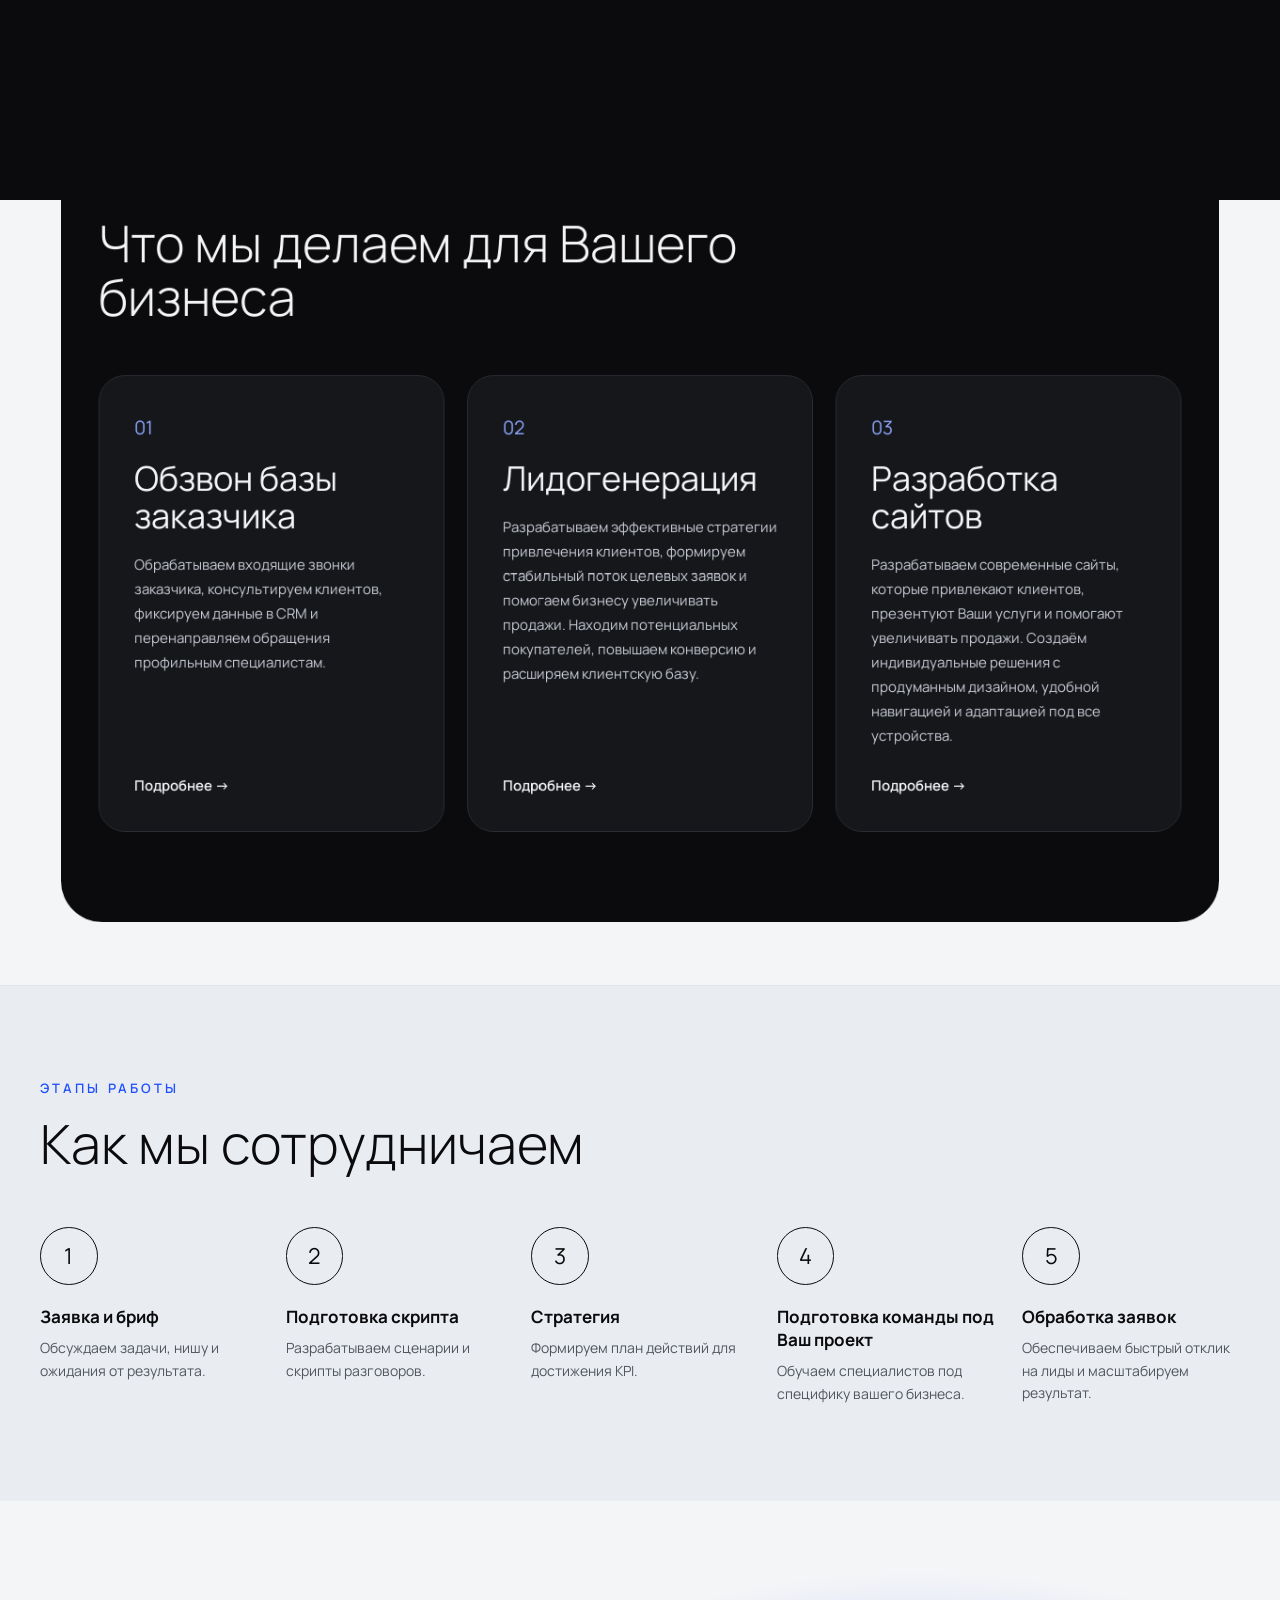
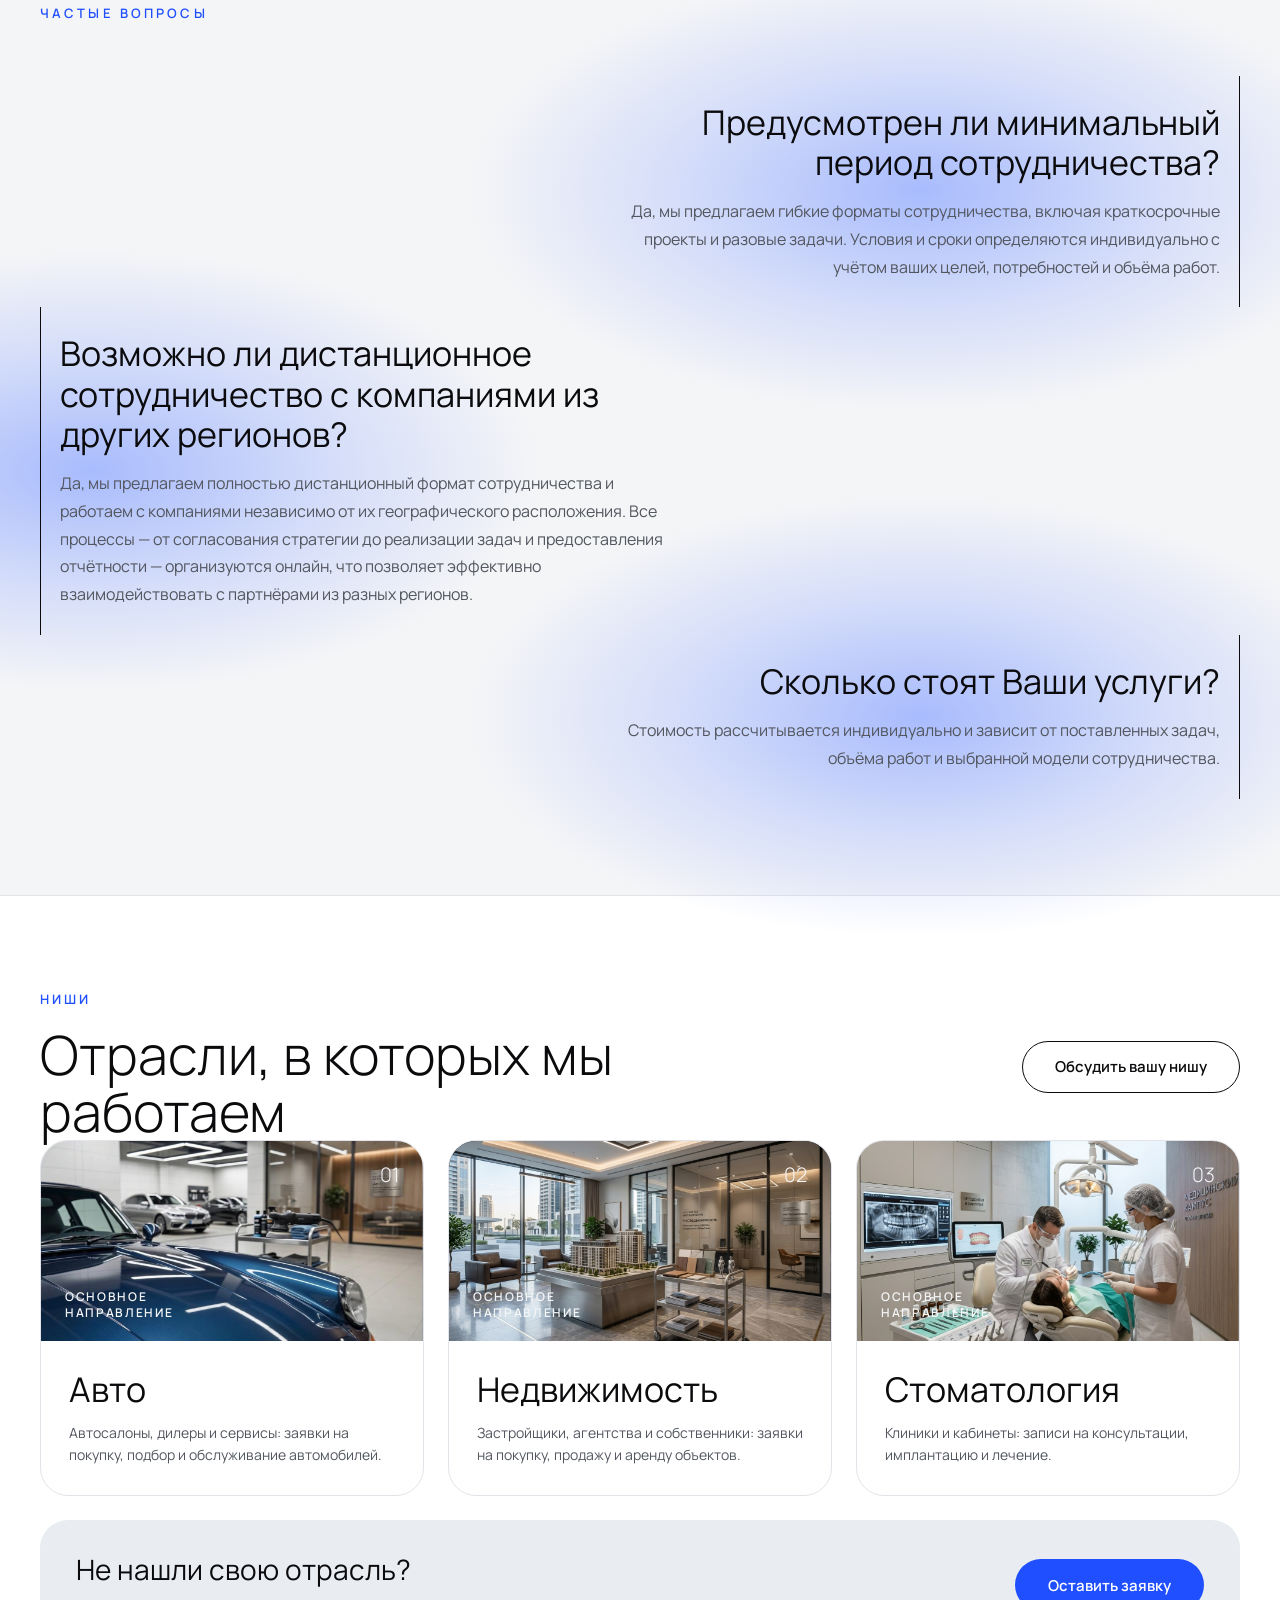
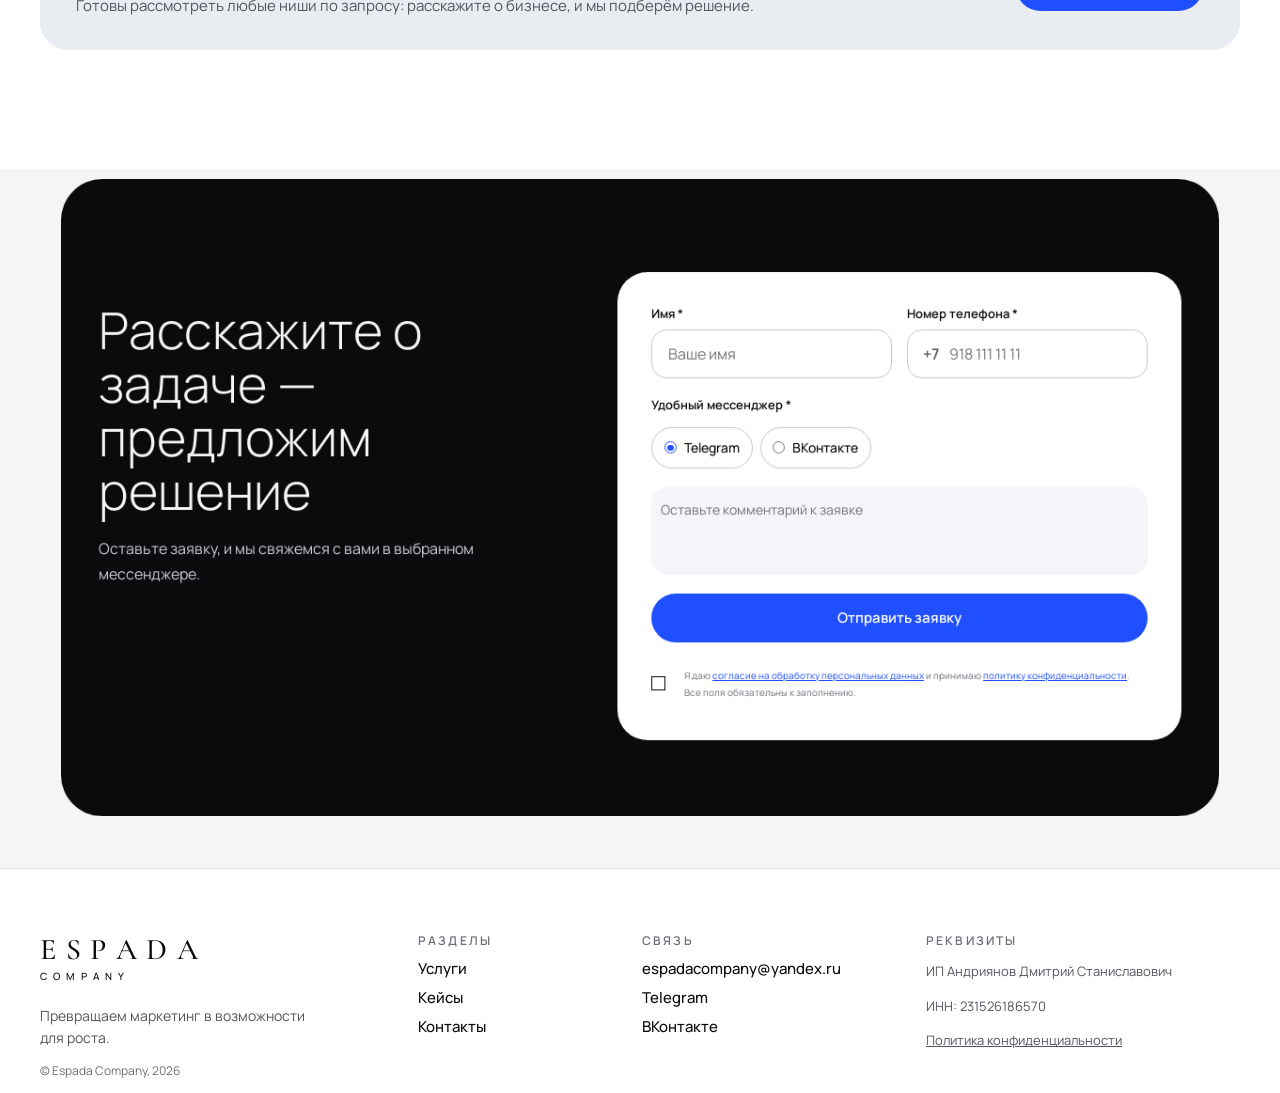
==== commit 953dbd5d: "лого" ====
--- a/index.html
+++ b/index.html
@@ -1,1074 +1,1048 @@
-<!doctype html>
-<html lang="ru">
-  <head>
-    <meta charset="UTF-8" />
-    <meta name="viewport" content="width=device-width, initial-scale=1" />
-    <title>Espada Company — маркетинг, лидогенерация, сайты</title>
-    <meta
-      name="description"
-      content="Генерируем целевые лиды, соединяем бизнес с потенциальными клиентами и создаём основу для новых продаж."
-    />
-    <link rel="icon" href="favicon.ico" sizes="any" />
-    <link rel="icon" type="image/png" sizes="32x32" href="img/favicon-32.png" />
-    <link
-      rel="icon"
-      type="image/png"
-      sizes="192x192"
-      href="img/favicon-192.png"
-    />
-    <link rel="apple-touch-icon" href="img/apple-touch-icon.png" />
-    <link rel="preconnect" href="https://fonts.googleapis.com" />
-    <link rel="preconnect" href="https://fonts.gstatic.com" crossorigin />
-    <link
-      href="https://fonts.googleapis.com/css2?family=Cormorant+Garamond:wght@500&family=Manrope:wght@300;400;500;600&display=swap"
-      rel="stylesheet"
-    />
-    <script src="script.js" defer></script>
-    <link rel="stylesheet" href="style.css" />
-  </head>
-
-  <body>
-    <header class="header" id="top">
-      <a class="logo" href="#top" aria-label="Espada Company"
-        ><span>ESPADA</span><small>COMPANY</small></a
-      >
-      <nav class="nav" id="nav" aria-label="Основная навигация">
-        <a href="services.html">Услуги</a>
-        <a href="contacts.html">Контакты</a>
-      </nav>
-      <div class="header__right">
-        <a
-          class="link-soft"
-          href="https://t.me/Espada_agent"
-          target="_blank"
-          rel="noopener"
-          >Telegram</a
-        >
-        <a
-          class="link-soft"
-          href=" https://vk.ru/espada_comp"
-          target="_blank"
-          rel="noopener"
-          >ВКонтакте</a
-        >
-        <a class="btn btn--blue" href="#request">Оставить заявку</a>
-      </div>
-      <button
-        class="burger"
-        id="burger"
-        aria-label="Меню"
-        aria-expanded="false"
-        aria-controls="mobile-menu"
-      >
-        <i></i><i></i>
-      </button>
-      <div class="mobile-menu" id="mobile-menu" hidden>
-        <a href="services.html">Услуги</a>
-        <a href="contacts.html">Контакты</a>
-        <a href="https://t.me/Espada_agent" target="_blank" rel="noopener"
-          >Telegram</a
-        >
-        <a href=" https://vk.ru/espada_comp" target="_blank" rel="noopener"
-          >ВКонтакте</a
-        >
-        <a href="#request">Оставить заявку</a>
-      </div>
-    </header>
-
-    <main>
-      <section class="hero">
-        <div class="hero__text">
-          <span class="badge"><i></i>ESPADA COMPANY</span>
-          <h1>Превращаем маркетинг в возможности для роста</h1>
-          <p>
-            Генерируем целевые лиды, соединяем бизнес с потенциальными клиентами
-            и создаём основу для новых продаж.
-          </p>
-          <div class="hero__actions">
-            <a class="btn btn--blue" href="#request">Оставить заявку</a>
-            <a class="btn btn--ghost" href="#services">Наши услуги</a>
-          </div>
-          <ul class="hero__tags">
-            <li>Лидогенерация</li>
-            <li>Обзвон базы</li>
-            <li>Разработка сайтов</li>
-          </ul>
-        </div>
-        <form
-          class="form hero__form"
-          data-form
-          data-success="thanks.html"
-          novalidate
-        >
-          <h2>Получить консультацию</h2>
-          <p class="form__lead">
-            Свяжемся в выбранном мессенджере и подберём решение под Вашу задачу.
-          </p>
-          <label class="field"
-            ><span>Имя *</span
-            ><input
-              name="name"
-              type="text"
-              placeholder="Как к Вам обращаться"
-              required
-              autocomplete="name"
-          /></label>
-          <label class="field"
-            ><span>Номер телефона *</span
-            ><span class="phone"
-              ><b>+7</b
-              ><input
-                name="phone"
-                type="tel"
-                placeholder="918 111 11 11"
-                required
-                autocomplete="tel"
-                inputmode="tel"
-                data-phone /></span
-          ></label>
-          <fieldset class="radios">
-            <legend>Удобный мессенджер *</legend>
-            <label
-              ><input
-                type="radio"
-                name="messenger"
-                value="Telegram"
-                checked
-              /><span>Telegram</span></label
-            >
-            <label
-              ><input type="radio" name="messenger" value="ВКонтакте" /><span
-                >ВКонтакте</span
-              ></label
-            >
-          </fieldset>
-          <textarea
-            class="comment"
-            name="comment"
-            rows="3"
-            maxlength="500"
-            placeholder="Оставьте комментарий к заявке"
-            aria-label="Комментарий к заявке"
-          ></textarea>
-
-          <button class="btn btn--blue btn--block" type="submit">
-            Отправить заявку
-          </button>
-          <label class="consent"
-            ><input type="checkbox" name="consent" required /><span
-              >Я даю
-              <a href="privacy.html#soglasie"
-                >согласие на обработку персональных данных</a
-              >
-              и принимаю <a href="privacy.html">политику конфиденциальности</a>.
-              Все поля обязательны к заполнению.</span
-            ></label
-          >
-          <p class="form__status" role="status" aria-live="polite"></p>
-        </form>
-        <svg
-          class="hero__art"
-          id="heroArt"
-          viewBox="0 0 880 840"
-          preserveAspectRatio="xMaxYMid slice"
-          aria-hidden="true"
-        >
-          <defs>
-            <radialGradient id="glow">
-              <stop offset="0" stop-color="#1c3fd8" />
-              <stop offset=".35" stop-color="#12298a" />
-              <stop offset=".7" stop-color="#0b1650" stop-opacity=".55" />
-              <stop offset="1" stop-color="#0b0b0d" stop-opacity="0" />
-            </radialGradient>
-            <linearGradient
-              id="silver"
-              x1="360"
-              y1="0"
-              x2="880"
-              y2="840"
-              gradientUnits="userSpaceOnUse"
-            >
-              <stop offset="0" stop-color="#ffffff" />
-              <stop offset="1" stop-color="#c3c8d4" />
-            </linearGradient>
-            <radialGradient id="ball" cx=".35" cy=".3" r=".75">
-              <stop offset="0" stop-color="#fff" />
-              <stop offset=".55" stop-color="#a9b1cc" />
-              <stop offset="1" stop-color="#5a6280" />
-            </radialGradient>
-          </defs>
-          <ellipse cx="318" cy="429" rx="310" ry="430" fill="url(#glow)">
-            <animate
-              attributeName="cx"
-              dur="11s"
-              repeatCount="indefinite"
-              values="318;360;300;318"
-              keyTimes="0;.35;.7;1"
-              calcMode="spline"
-              keySplines=".45 0 .55 1;.45 0 .55 1;.45 0 .55 1"
-            />
-            <animate
-              attributeName="cy"
-              dur="13s"
-              repeatCount="indefinite"
-              values="429;380;470;429"
-              keyTimes="0;.35;.7;1"
-              calcMode="spline"
-              keySplines=".45 0 .55 1;.45 0 .55 1;.45 0 .55 1"
-            />
-            <animate
-              attributeName="rx"
-              dur="7s"
-              repeatCount="indefinite"
-              values="310;350;300;310"
-              keyTimes="0;.35;.7;1"
-              calcMode="spline"
-              keySplines=".45 0 .55 1;.45 0 .55 1;.45 0 .55 1"
-            />
-            <animate
-              attributeName="opacity"
-              dur="5s"
-              repeatCount="indefinite"
-              values=".82;1;.82"
-              keyTimes="0;.5;1"
-            />
-          </ellipse>
-          <path
-            fill="none"
-            stroke="#2b2e35"
-            stroke-width="38"
-            d="M317 -70 C318 -58 320 -21 322 0 C323 21 318 30 327 54 C336 77 360 113 375 141 C391 169 412 199 420 221 C429 243 429 257 426 275 C422 293 409 309 398 328 C387 347 370 368 362 389 C354 409 350 427 349 449 C349 471 354 498 360 523 C366 547 382 572 386 596 C391 621 392 648 388 670 C384 692 370 710 362 730 C353 750 343 772 339 791 C335 809 336 820 337 840 C338 860 344 898 345 910"
-          >
-            <animate
-              attributeName="d"
-              dur="9s"
-              repeatCount="indefinite"
-              calcMode="spline"
-              keySplines="0.45 0 0.55 1;0.45 0 0.55 1;0.45 0 0.55 1;0.45 0 0.55 1"
-              keyTimes="0;.25;.5;.75;1"
-              values="M317 -70 C318 -58 320 -21 322 0 C323 21 318 30 327 54 C336 77 360 113 375 141 C391 169 412 199 420 221 C429 243 429 257 426 275 C422 293 409 309 398 328 C387 347 370 368 362 389 C354 409 350 427 349 449 C349 471 354 498 360 523 C366 547 382 572 386 596 C391 621 392 648 388 670 C384 692 370 710 362 730 C353 750 343 772 339 791 C335 809 336 820 337 840 C338 860 344 898 345 910;M331 -70 C332 -58 336 -21 337 0 C338 21 332 30 337 54 C342 77 358 113 367 141 C376 169 388 199 390 221 C393 243 390 257 383 275 C376 293 360 309 349 328 C337 347 320 368 313 389 C307 409 306 427 310 449 C315 471 329 498 342 523 C356 547 380 572 391 596 C403 621 411 648 411 670 C411 692 398 710 391 730 C384 750 372 772 367 791 C362 809 362 820 360 840 C359 860 358 898 357 910;M325 -70 C324 -58 321 -21 319 0 C317 21 308 30 311 54 C313 77 324 113 333 141 C341 169 356 199 362 221 C368 243 369 257 367 275 C364 293 354 309 348 328 C342 347 332 368 331 389 C331 409 335 427 345 449 C354 471 372 498 387 523 C402 547 425 572 434 596 C443 621 445 648 441 670 C436 692 418 710 407 730 C395 750 378 772 369 791 C361 809 358 820 355 840 C351 860 349 898 348 910;M312 -70 C311 -58 308 -21 307 0 C306 21 298 30 305 54 C311 77 331 113 347 141 C362 169 386 199 397 221 C408 243 412 257 412 275 C412 293 403 309 397 328 C391 347 380 368 377 389 C374 409 375 427 378 449 C381 471 390 498 398 523 C405 547 419 572 422 596 C424 621 421 648 413 670 C405 692 387 710 375 730 C363 750 348 772 341 791 C334 809 333 820 333 840 C332 860 336 898 337 910;M317 -70 C318 -58 320 -21 322 0 C323 21 318 30 327 54 C336 77 360 113 375 141 C391 169 412 199 420 221 C429 243 429 257 426 275 C422 293 409 309 398 328 C387 347 370 368 362 389 C354 409 350 427 349 449 C349 471 354 498 360 523 C366 547 382 572 386 596 C391 621 392 648 388 670 C384 692 370 710 362 730 C353 750 343 772 339 791 C335 809 336 820 337 840 C338 860 344 898 345 910"
-            />
-          </path>
-          <path
-            fill="url(#silver)"
-            d="M362 -70 C363 -58 370 -19 371 0 C373 19 362 25 370 47 C377 69 403 106 417 134 C432 162 448 191 456 214 C463 238 465 256 461 275 C458 294 444 309 435 328 C425 347 411 368 404 389 C397 409 393 424 392 449 C392 473 397 508 402 536 C407 564 418 596 422 616 C425 637 428 641 425 657 C422 672 410 692 405 710 C399 728 393 742 391 764 C389 785 392 816 393 840 C394 865 395 898 395 910 L1100 910 L1100 -70 Z"
-          >
-            <animate
-              attributeName="d"
-              dur="9s"
-              repeatCount="indefinite"
-              calcMode="spline"
-              keySplines="0.45 0 0.55 1;0.45 0 0.55 1;0.45 0 0.55 1;0.45 0 0.55 1"
-              keyTimes="0;.25;.5;.75;1"
-              values="M362 -70 C363 -58 370 -19 371 0 C373 19 362 25 370 47 C377 69 403 106 417 134 C432 162 448 191 456 214 C463 238 465 256 461 275 C458 294 444 309 435 328 C425 347 411 368 404 389 C397 409 393 424 392 449 C392 473 397 508 402 536 C407 564 418 596 422 616 C425 637 428 641 425 657 C422 672 410 692 405 710 C399 728 393 742 391 764 C389 785 392 816 393 840 C394 865 395 898 395 910 L1100 910 L1100 -70 Z;M388 -70 C388 -58 393 -19 392 0 C391 19 379 25 380 47 C382 69 395 106 400 134 C406 162 414 191 416 214 C417 238 417 256 412 275 C407 294 394 309 386 328 C378 347 367 368 363 389 C360 409 360 424 366 449 C371 473 386 508 397 536 C408 564 424 596 431 616 C438 637 440 641 439 657 C437 672 426 692 421 710 C416 728 410 742 408 764 C406 785 409 816 409 840 C410 865 410 898 410 910 L1100 910 L1100 -70 Z;M372 -70 C370 -58 367 -19 362 0 C358 19 344 25 345 47 C346 69 358 106 366 134 C375 162 389 191 396 214 C403 238 408 256 407 275 C407 294 399 309 395 328 C391 347 385 368 385 389 C385 409 388 424 395 449 C403 473 420 508 431 536 C442 564 456 596 462 616 C468 637 469 641 466 657 C463 672 450 692 443 710 C436 728 429 742 424 764 C420 785 418 816 416 840 C413 865 410 898 409 910 L1100 910 L1100 -70 Z;M357 -70 C357 -58 359 -19 358 0 C357 19 344 25 350 47 C355 69 375 106 389 134 C402 162 420 191 430 214 C439 238 445 256 446 275 C446 294 437 309 433 328 C428 347 420 368 418 389 C417 409 417 424 421 449 C425 473 436 508 442 536 C447 564 454 596 456 616 C458 637 459 641 453 657 C447 672 431 692 421 710 C412 728 402 742 396 764 C391 785 388 816 387 840 C385 865 386 898 386 910 L1100 910 L1100 -70 Z;M362 -70 C363 -58 370 -19 371 0 C373 19 362 25 370 47 C377 69 403 106 417 134 C432 162 448 191 456 214 C463 238 465 256 461 275 C458 294 444 309 435 328 C425 347 411 368 404 389 C397 409 393 424 392 449 C392 473 397 508 402 536 C407 564 418 596 422 616 C425 637 428 641 425 657 C422 672 410 692 405 710 C399 728 393 742 391 764 C389 785 392 816 393 840 C394 865 395 898 395 910 L1100 910 L1100 -70 Z"
-            />
-          </path>
-          <g fill="none" stroke-linecap="round">
-            <path
-              stroke="#c2c5cf"
-              stroke-width="2.4"
-              d="M435 -70 C436 -58 445 -21 442 0 C438 21 418 35 416 54 C413 73 406 87 427 114 C447 141 510 180 540 214 C570 249 598 295 607 322 C617 348 617 353 597 375 C578 398 513 432 491 456 C469 479 458 489 467 516 C477 543 518 582 546 616 C574 651 619 695 636 724 C652 753 656 771 647 791 C639 810 595 820 586 840 C576 860 589 898 590 910"
-            >
-              <animate
-                attributeName="d"
-                dur="12s"
-                repeatCount="indefinite"
-                calcMode="spline"
-                keySplines="0.45 0 0.55 1;0.45 0 0.55 1;0.45 0 0.55 1;0.45 0 0.55 1"
-                keyTimes="0;.25;.5;.75;1"
-                values="M435 -70 C436 -58 445 -21 442 0 C438 21 418 35 416 54 C413 73 406 87 427 114 C447 141 510 180 540 214 C570 249 598 295 607 322 C617 348 617 353 597 375 C578 398 513 432 491 456 C469 479 458 489 467 516 C477 543 518 582 546 616 C574 651 619 695 636 724 C652 753 656 771 647 791 C639 810 595 820 586 840 C576 860 589 898 590 910;M441 -70 C441 -58 448 -21 442 0 C436 21 413 35 407 54 C401 73 390 87 406 114 C422 141 475 180 502 214 C530 249 559 295 570 322 C582 348 584 353 570 375 C556 398 501 432 486 456 C470 479 464 489 479 516 C495 543 547 582 578 616 C609 651 652 695 667 724 C682 753 680 771 669 791 C658 810 612 820 599 840 C586 860 594 898 593 910;M429 -70 C428 -58 430 -21 422 0 C415 21 391 35 385 54 C378 73 366 87 385 114 C404 141 464 180 499 214 C534 249 577 295 595 322 C613 348 617 353 605 375 C594 398 543 432 528 456 C514 479 507 489 518 516 C530 543 573 582 597 616 C621 651 652 695 662 724 C671 753 668 771 655 791 C642 810 596 820 583 840 C571 860 581 898 580 910;M425 -70 C425 -58 430 -21 425 0 C421 21 399 35 397 54 C394 73 386 87 410 114 C433 141 501 180 538 214 C574 249 613 295 628 322 C643 348 644 353 627 375 C610 398 548 432 527 456 C506 479 494 489 500 516 C506 543 541 582 562 616 C584 651 619 695 631 724 C644 753 646 771 636 791 C626 810 582 820 573 840 C563 860 578 898 579 910;M435 -70 C436 -58 445 -21 442 0 C438 21 418 35 416 54 C413 73 406 87 427 114 C447 141 510 180 540 214 C570 249 598 295 607 322 C617 348 617 353 597 375 C578 398 513 432 491 456 C469 479 458 489 467 516 C477 543 518 582 546 616 C574 651 619 695 636 724 C652 753 656 771 647 791 C639 810 595 820 586 840 C576 860 589 898 590 910"
-              />
-            </path>
-            <path
-              stroke="#c2c5cf"
-              stroke-width="2.4"
-              d="M641 -70 C641 -58 646 -19 644 0 C642 19 628 4 629 47 C630 89 645 209 648 255 C651 300 652 297 646 322 C641 346 621 377 615 402 C609 427 604 436 611 469 C617 502 640 558 654 603 C668 648 689 697 696 737 C702 777 694 811 693 840 C692 869 690 898 689 910"
-            >
-              <animate
-                attributeName="d"
-                dur="14s"
-                repeatCount="indefinite"
-                calcMode="spline"
-                keySplines="0.45 0 0.55 1;0.45 0 0.55 1;0.45 0 0.55 1;0.45 0 0.55 1"
-                keyTimes="0;.25;.5;.75;1"
-                values="M641 -70 C641 -58 646 -19 644 0 C642 19 628 4 629 47 C630 89 645 209 648 255 C651 300 652 297 646 322 C641 346 621 377 615 402 C609 427 604 436 611 469 C617 502 640 558 654 603 C668 648 689 697 696 737 C702 777 694 811 693 840 C692 869 690 898 689 910;M633 -70 C632 -58 632 -19 628 0 C624 19 606 4 609 47 C611 89 635 209 642 255 C650 300 656 297 656 322 C656 346 643 377 641 402 C640 427 638 436 645 469 C651 502 671 558 680 603 C689 648 697 697 698 737 C698 777 686 811 683 840 C680 869 680 898 680 910;M627 -70 C626 -58 627 -19 625 0 C622 19 603 4 611 47 C619 89 661 209 673 255 C686 300 689 297 687 322 C685 346 669 377 663 402 C657 427 653 436 652 469 C652 502 658 558 661 603 C665 648 673 697 675 737 C676 777 671 811 671 840 C671 869 675 898 675 910;M636 -70 C637 -58 642 -19 641 0 C640 19 625 4 631 47 C636 89 667 209 674 255 C681 300 679 297 672 322 C666 346 642 377 633 402 C624 427 616 436 617 469 C618 502 628 558 638 603 C648 648 669 697 676 737 C684 777 681 811 682 840 C684 869 685 898 686 910;M641 -70 C641 -58 646 -19 644 0 C642 19 628 4 629 47 C630 89 645 209 648 255 C651 300 652 297 646 322 C641 346 621 377 615 402 C609 427 604 436 611 469 C617 502 640 558 654 603 C668 648 689 697 696 737 C702 777 694 811 693 840 C692 869 690 898 689 910"
-              />
-            </path>
-            <path
-              stroke="#fff"
-              stroke-opacity=".75"
-              stroke-width="2"
-              d="M734 -70 C734 -58 737 -21 730 0 C723 21 698 35 692 54 C686 73 678 87 693 114 C708 141 764 184 781 214 C799 245 803 268 797 295 C791 322 753 351 745 375 C737 400 731 404 748 442 C764 480 828 563 844 603 C860 643 853 660 844 683 C834 707 798 718 786 744 C774 770 774 812 771 840 C767 868 767 898 766 910"
-            >
-              <animate
-                attributeName="d"
-                dur="16s"
-                repeatCount="indefinite"
-                calcMode="spline"
-                keySplines="0.45 0 0.55 1;0.45 0 0.55 1;0.45 0 0.55 1;0.45 0 0.55 1"
-                keyTimes="0;.25;.5;.75;1"
-                values="M734 -70 C734 -58 737 -21 730 0 C723 21 698 35 692 54 C686 73 678 87 693 114 C708 141 764 184 781 214 C799 245 803 268 797 295 C791 322 753 351 745 375 C737 400 731 404 748 442 C764 480 828 563 844 603 C860 643 853 660 844 683 C834 707 798 718 786 744 C774 770 774 812 771 840 C767 868 767 898 766 910;M726 -70 C726 -58 730 -21 724 0 C718 21 694 35 690 54 C686 73 681 87 700 114 C719 141 783 184 805 214 C826 245 833 268 828 295 C823 322 784 351 774 375 C764 400 758 404 768 442 C778 480 823 563 833 603 C842 643 834 660 823 683 C812 707 776 718 765 744 C754 770 758 812 757 840 C756 868 759 898 760 910;M733 -70 C733 -58 741 -21 737 0 C733 21 711 35 708 54 C705 73 702 87 720 114 C738 141 800 184 818 214 C836 245 838 268 828 295 C818 322 772 351 758 375 C744 400 733 404 742 442 C750 480 797 563 808 603 C820 643 818 660 811 683 C803 707 770 718 762 744 C754 770 763 812 764 840 C765 868 767 898 768 910;M740 -70 C740 -58 747 -21 742 0 C736 21 712 35 707 54 C702 73 696 87 710 114 C724 141 778 184 793 214 C807 245 807 268 797 295 C786 322 743 351 731 375 C720 400 710 404 726 442 C741 480 806 563 824 603 C842 643 840 660 833 683 C826 707 793 718 783 744 C774 770 778 812 776 840 C775 868 773 898 773 910;M734 -70 C734 -58 737 -21 730 0 C723 21 698 35 692 54 C686 73 678 87 693 114 C708 141 764 184 781 214 C799 245 803 268 797 295 C791 322 753 351 745 375 C737 400 731 404 748 442 C764 480 828 563 844 603 C860 643 853 660 844 683 C834 707 798 718 786 744 C774 770 774 812 771 840 C767 868 767 898 766 910"
-              />
-            </path>
-            <path
-              stroke="#fff"
-              stroke-opacity=".6"
-              stroke-width="1.6"
-              d="M441 -70 C443 -38 441 63 448 121 C456 178 492 232 487 275 C482 317 432 345 419 375 C406 405 398 415 411 456 C423 496 485 576 494 616 C502 657 471 673 463 697 C454 720 447 733 445 757 C442 781 448 815 448 840 C449 866 449 898 449 910"
-            >
-              <animate
-                attributeName="d"
-                dur="13s"
-                repeatCount="indefinite"
-                calcMode="spline"
-                keySplines="0.45 0 0.55 1;0.45 0 0.55 1;0.45 0 0.55 1;0.45 0 0.55 1"
-                keyTimes="0;.25;.5;.75;1"
-                values="M441 -70 C443 -38 441 63 448 121 C456 178 492 232 487 275 C482 317 432 345 419 375 C406 405 398 415 411 456 C423 496 485 576 494 616 C502 657 471 673 463 697 C454 720 447 733 445 757 C442 781 448 815 448 840 C449 866 449 898 449 910;M441 -70 C440 -38 427 63 432 121 C437 178 473 232 470 275 C467 317 424 345 415 375 C407 405 403 415 419 456 C436 496 504 576 514 616 C524 657 489 673 479 697 C469 720 460 733 455 757 C450 781 452 815 451 840 C449 866 448 898 447 910;M434 -70 C434 -38 420 63 429 121 C437 178 484 232 486 275 C487 317 446 345 438 375 C430 405 427 415 440 456 C453 496 510 576 515 616 C520 657 483 673 471 697 C459 720 449 733 444 757 C439 781 441 815 440 840 C440 866 440 898 441 910;M436 -70 C437 -38 435 63 446 121 C456 178 501 232 500 275 C498 317 450 345 438 375 C426 405 418 415 428 456 C437 496 490 576 494 616 C499 657 466 673 456 697 C446 720 438 733 435 757 C432 781 438 815 440 840 C441 866 443 898 443 910;M441 -70 C443 -38 441 63 448 121 C456 178 492 232 487 275 C482 317 432 345 419 375 C406 405 398 415 411 456 C423 496 485 576 494 616 C502 657 471 673 463 697 C454 720 447 733 445 757 C442 781 448 815 448 840 C449 866 449 898 449 910"
-              />
-            </path>
-          </g>
-          <circle
-            class="dot"
-            cx="283"
-            cy="161"
-            r="8.0"
-            fill="url(#ball)"
-            style="--t: 7s; --tw: 5s; --dl: -1s; --dx: 9px; --dy: -45px"
-          />
-          <circle
-            class="dot"
-            cx="249"
-            cy="229"
-            r="4.0"
-            fill="url(#ball)"
-            style="--t: 9s; --tw: 4s; --dl: -1s; --dx: -12px; --dy: -69px"
-          />
-          <circle
-            class="dot"
-            cx="168"
-            cy="288"
-            r="3.4"
-            fill="url(#ball)"
-            style="--t: 9s; --tw: 5s; --dl: -0s; --dx: -7px; --dy: -37px"
-          />
-          <circle
-            class="dot"
-            cx="263"
-            cy="415"
-            r="8.0"
-            fill="url(#ball)"
-            style="--t: 10s; --tw: 5s; --dl: -4s; --dx: 10px; --dy: -59px"
-          />
-          <circle
-            class="dot"
-            cx="168"
-            cy="449"
-            r="3.4"
-            fill="url(#ball)"
-            style="--t: 6s; --tw: 5s; --dl: -3s; --dx: 16px; --dy: -69px"
-          />
-          <circle
-            class="dot"
-            cx="306"
-            cy="507"
-            r="9.4"
-            fill="url(#ball)"
-            style="--t: 11s; --tw: 5s; --dl: -4s; --dx: -8px; --dy: -60px"
-          />
-          <circle
-            class="dot"
-            cx="234"
-            cy="512"
-            r="4.0"
-            fill="url(#ball)"
-            style="--t: 8s; --tw: 5s; --dl: -5s; --dx: -12px; --dy: -32px"
-          />
-          <circle
-            class="dot"
-            cx="272"
-            cy="574"
-            r="4.0"
-            fill="url(#ball)"
-            style="--t: 8s; --tw: 6s; --dl: -8s; --dx: -7px; --dy: -59px"
-          />
-          <circle
-            class="dot"
-            cx="243"
-            cy="645"
-            r="8.0"
-            fill="url(#ball)"
-            style="--t: 7s; --tw: 6s; --dl: -4s; --dx: -12px; --dy: -35px"
-          />
-        </svg>
-        <svg
-          class="hero__art hero__art--m"
-          viewBox="0 0 366 220"
-          preserveAspectRatio="none"
-          aria-hidden="true"
-        >
-          <defs>
-            <radialGradient id="glowm">
-              <stop offset="0" stop-color="#1c3fd8" />
-              <stop offset=".4" stop-color="#12298a" />
-              <stop offset="1" stop-color="#0b0b0d" stop-opacity="0" />
-            </radialGradient>
-            <linearGradient
-              id="silverm"
-              x1="0"
-              y1="90"
-              x2="366"
-              y2="220"
-              gradientUnits="userSpaceOnUse"
-            >
-              <stop offset="0" stop-color="#fff" />
-              <stop offset="1" stop-color="#c3c8d4" />
-            </linearGradient>
-          </defs>
-          <ellipse cx="183" cy="150" rx="230" ry="120" fill="url(#glowm)">
-            <animate
-              attributeName="cx"
-              dur="9s"
-              repeatCount="indefinite"
-              values="183;230;150;183"
-              keyTimes="0;.35;.7;1"
-            />
-            <animate
-              attributeName="opacity"
-              dur="5s"
-              repeatCount="indefinite"
-              values=".8;1;.8"
-              keyTimes="0;.5;1"
-            />
-          </ellipse>
-          <path
-            fill="none"
-            stroke="#2b2e35"
-            stroke-width="17"
-            d="M-40 86 C-27 84 12 72 40 76 C68 81 100 112 130 112 C160 111 192 80 220 76 C248 72 268 90 300 89 C332 88 392 72 410 69"
-          >
-            <animate
-              attributeName="d"
-              dur="8s"
-              repeatCount="indefinite"
-              calcMode="spline"
-              keySplines="0.45 0 0.55 1;0.45 0 0.55 1;0.45 0 0.55 1;0.45 0 0.55 1"
-              keyTimes="0;.25;.5;.75;1"
-              values="M-40 86 C-27 84 12 72 40 76 C68 81 100 112 130 112 C160 111 192 80 220 76 C248 72 268 90 300 89 C332 88 392 72 410 69;M-40 103 C-27 99 12 80 40 79 C68 78 100 98 130 95 C160 93 192 64 220 64 C248 64 268 93 300 96 C332 100 392 87 410 85;M-40 97 C-27 91 12 63 40 62 C68 61 100 87 130 89 C160 92 192 74 220 78 C248 82 268 112 300 112 C332 111 392 83 410 77;M-40 80 C-27 77 12 58 40 62 C68 67 100 102 130 107 C160 111 192 88 220 88 C248 87 268 106 300 102 C332 97 392 69 410 62;M-40 86 C-27 84 12 72 40 76 C68 81 100 112 130 112 C160 111 192 80 220 76 C248 72 268 90 300 89 C332 88 392 72 410 69"
-            />
-          </path>
-          <path
-            fill="url(#silverm)"
-            d="M-40 123 C-27 122 12 110 40 114 C68 118 100 147 130 147 C160 146 192 114 220 110 C248 106 268 125 300 124 C332 124 392 110 410 107 L410 240 L-40 240 Z"
-          >
-            <animate
-              attributeName="d"
-              dur="8s"
-              repeatCount="indefinite"
-              calcMode="spline"
-              keySplines="0.45 0 0.55 1;0.45 0 0.55 1;0.45 0 0.55 1;0.45 0 0.55 1"
-              keyTimes="0;.25;.5;.75;1"
-              values="M-40 123 C-27 122 12 110 40 114 C68 118 100 147 130 147 C160 146 192 114 220 110 C248 106 268 125 300 124 C332 124 392 110 410 107 L410 240 L-40 240 Z;M-40 139 C-27 135 12 116 40 114 C68 112 100 132 130 130 C160 127 192 100 220 100 C248 101 268 131 300 134 C332 138 392 124 410 122 L410 240 L-40 240 Z;M-40 131 C-27 125 12 98 40 97 C68 96 100 123 130 126 C160 129 192 112 220 116 C248 119 268 149 300 148 C332 147 392 117 410 111 L410 240 L-40 240 Z;M-40 116 C-27 113 12 95 40 100 C68 104 100 140 130 144 C160 148 192 124 220 123 C248 122 268 140 300 136 C332 132 392 104 410 98 L410 240 L-40 240 Z;M-40 123 C-27 122 12 110 40 114 C68 118 100 147 130 147 C160 146 192 114 220 110 C248 106 268 125 300 124 C332 124 392 110 410 107 L410 240 L-40 240 Z"
-            />
-          </path>
-          <path
-            fill="none"
-            stroke="#c2c5cf"
-            stroke-width="1.6"
-            d="M-40 175 C-23 172 27 154 60 154 C93 153 128 173 160 171 C192 169 222 141 250 140 C278 140 303 166 330 168 C357 171 397 158 410 156"
-          >
-            <animate
-              attributeName="d"
-              dur="11s"
-              repeatCount="indefinite"
-              calcMode="spline"
-              keySplines="0.45 0 0.55 1;0.45 0 0.55 1;0.45 0 0.55 1;0.45 0 0.55 1"
-              keyTimes="0;.25;.5;.75;1"
-              values="M-40 175 C-23 172 27 154 60 154 C93 153 128 173 160 171 C192 169 222 141 250 140 C278 140 303 166 330 168 C357 171 397 158 410 156;M-40 174 C-23 168 27 140 60 139 C93 138 128 166 160 168 C192 171 222 152 250 154 C278 156 303 180 330 180 C357 180 397 157 410 153;M-40 160 C-23 156 27 136 60 139 C93 143 128 179 160 182 C192 186 222 161 250 159 C278 157 303 173 330 170 C357 167 397 144 410 139;M-40 164 C-23 162 27 151 60 154 C93 157 128 184 160 183 C192 181 222 149 250 145 C278 141 303 160 330 160 C357 160 397 147 410 145;M-40 175 C-23 172 27 154 60 154 C93 153 128 173 160 171 C192 169 222 141 250 140 C278 140 303 166 330 168 C357 171 397 158 410 156"
-            />
-          </path>
-          <path
-            fill="none"
-            stroke="#fff"
-            stroke-opacity=".7"
-            stroke-width="1.6"
-            stroke-linecap="round"
-            d="M-40 132 C-10 124 40 112 80 116 C120 120 150 140 190 136 C230 132 260 108 300 110 C340 112 380 124 410 118"
-          >
-            <animate
-              attributeName="d"
-              dur="10s"
-              repeatCount="indefinite"
-              calcMode="spline"
-              keyTimes="0;.33;.66;1"
-              keySplines=".45 0 .55 1;.45 0 .55 1;.45 0 .55 1"
-              values="M-40 132 C-10 124 40 112 80 116 C120 120 150 140 190 136 C230 132 260 108 300 110 C340 112 380 124 410 118;M-40 120 C-10 130 40 128 80 124 C120 120 150 112 190 118 C230 124 260 136 300 130 C340 124 380 112 410 122;M-40 128 C-10 116 40 108 80 112 C120 116 150 134 190 140 C230 146 260 122 300 118 C340 114 380 120 410 112;M-40 132 C-10 124 40 112 80 116 C120 120 150 140 190 136 C230 132 260 108 300 110 C340 112 380 124 410 118"
-            />
-          </path>
-          <path
-            fill="none"
-            stroke="#c2c5cf"
-            stroke-width="1.2"
-            stroke-linecap="round"
-            d="M-40 196 C0 190 50 176 100 180 C150 184 190 200 240 194 C290 188 330 172 410 178"
-          >
-            <animate
-              attributeName="d"
-              dur="13s"
-              repeatCount="indefinite"
-              calcMode="spline"
-              keyTimes="0;.5;1"
-              keySplines=".45 0 .55 1;.45 0 .55 1"
-              values="M-40 196 C0 190 50 176 100 180 C150 184 190 200 240 194 C290 188 330 172 410 178;M-40 184 C0 192 50 196 100 192 C150 188 190 176 240 180 C290 184 330 198 410 190;M-40 196 C0 190 50 176 100 180 C150 184 190 200 240 194 C290 188 330 172 410 178"
-            />
-          </path>
-        </svg>
-        <svg
-          class="hero__art hero__art--m hero__dots"
-          viewBox="0 0 1000 240"
-          preserveAspectRatio="xMidYMax slice"
-          aria-hidden="true"
-        >
-          <defs>
-            <radialGradient id="ballm" cx=".35" cy=".3" r=".75">
-              <stop offset="0" stop-color="#fff" />
-              <stop offset=".55" stop-color="#a9b1cc" />
-              <stop offset="1" stop-color="#5a6280" />
-            </radialGradient>
-          </defs>
-          <circle
-            class="dot"
-            cx="120"
-            cy="95"
-            r="5"
-            fill="url(#ballm)"
-            style="--t: 7s; --tw: 5s; --dl: -3s; --dx: 10px; --dy: -26px"
-          />
-          <circle
-            class="dot"
-            cx="260"
-            cy="70"
-            r="3.5"
-            fill="url(#ballm)"
-            style="--t: 9s; --tw: 5s; --dl: -5s; --dx: -8px; --dy: -34px"
-          />
-          <circle
-            class="dot"
-            cx="380"
-            cy="110"
-            r="7"
-            fill="url(#ballm)"
-            style="--t: 8s; --tw: 5s; --dl: -2s; --dx: 12px; --dy: -30px"
-          />
-          <circle
-            class="dot"
-            cx="500"
-            cy="80"
-            r="4"
-            fill="url(#ballm)"
-            style="--t: 6s; --tw: 5s; --dl: -1s; --dx: -10px; --dy: -40px"
-          />
-          <circle
-            class="dot"
-            cx="610"
-            cy="120"
-            r="8"
-            fill="url(#ballm)"
-            style="--t: 10s; --tw: 5s; --dl: -6s; --dx: 9px; --dy: -28px"
-          />
-          <circle
-            class="dot"
-            cx="720"
-            cy="85"
-            r="3.5"
-            fill="url(#ballm)"
-            style="--t: 7s; --tw: 5s; --dl: -4s; --dx: -12px; --dy: -36px"
-          />
-          <circle
-            class="dot"
-            cx="840"
-            cy="105"
-            r="6"
-            fill="url(#ballm)"
-            style="--t: 9s; --tw: 5s; --dl: -2s; --dx: 10px; --dy: -30px"
-          />
-          <circle
-            class="dot"
-            cx="450"
-            cy="150"
-            r="3"
-            fill="url(#ballm)"
-            style="--t: 8s; --tw: 5s; --dl: -7s; --dx: 8px; --dy: -24px"
-          />
-          <circle
-            class="dot"
-            cx="560"
-            cy="60"
-            r="3"
-            fill="url(#ballm)"
-            style="--t: 6s; --tw: 5s; --dl: -3s; --dx: -6px; --dy: -30px"
-          />
-          <circle
-            class="dot"
-            cx="300"
-            cy="150"
-            r="3.5"
-            fill="url(#ballm)"
-            style="--t: 7s; --tw: 5s; --dl: -1s; --dx: -8px; --dy: -22px"
-          />
-        </svg>
-      </section>
-
-      <section class="quick" aria-label="Получить консультацию">
-        <h2>Получить консультацию</h2>
-        <p class="quick__lead">
-          Свяжемся в выбранном мессенджере и подберём решение под Вашу задачу.
-        </p>
-        <form class="form" data-form data-success="thanks.html" novalidate>
-          <label class="field"
-            ><span>Имя *</span
-            ><input
-              name="name"
-              type="text"
-              placeholder="Как к Вам обращаться"
-              required
-              autocomplete="name"
-          /></label>
-          <label class="field"
-            ><span>Номер телефона *</span
-            ><span class="phone"
-              ><b>+7</b
-              ><input
-                name="phone"
-                type="tel"
-                placeholder="918 111 11 11"
-                required
-                autocomplete="tel"
-                inputmode="tel"
-                data-phone /></span
-          ></label>
-          <fieldset class="radios">
-            <legend>Удобный мессенджер *</legend>
-            <label
-              ><input
-                type="radio"
-                name="messenger"
-                value="Telegram"
-                checked
-              /><span>Telegram</span></label
-            >
-            <label
-              ><input type="radio" name="messenger" value="ВКонтакте" /><span
-                >ВКонтакте</span
-              ></label
-            >
-          </fieldset>
-          <textarea
-            class="comment"
-            name="comment"
-            rows="3"
-            maxlength="500"
-            placeholder="Оставьте комментарий к заявке"
-            aria-label="Комментарий к заявке"
-          ></textarea>
-
-          <button class="btn btn--blue btn--block" type="submit">
-            Отправить заявку
-          </button>
-          <label class="consent"
-            ><input type="checkbox" name="consent" required /><span
-              >Я даю
-              <a href="privacy.html#soglasie"
-                >согласие на обработку персональных данных</a
-              >
-              и принимаю <a href="privacy.html">политику конфиденциальности</a>.
-              Все поля обязательны к заполнению.</span
-            ></label
-          >
-          <p class="form__status" role="status" aria-live="polite"></p>
-        </form>
-      </section>
-
-      <section class="section container">
-        <p class="eyebrow">ПРЕИМУЩЕСТВА</p>
-        <h2 class="h2">Работаем на результат, а не на отчёты</h2>
-        <ol class="adv">
-          <li>
-            <b>01</b>
-            <h3>Целевые заявки</h3>
-            <p>
-              <span class="d-only"
-                >Привлекаем тех, кто действительно заинтересован в вашем
-                предложении, а не случайный трафик.</span
-              ><span class="m-only"
-                >Привлекаем тех, кто действительно заинтересован в вашем
-                предложении.</span
-              >
-            </p>
-          </li>
-          <li>
-            <b>02</b>
-            <h3>Все данные в CRM</h3>
-            <p>
-              <span class="d-only"
-                >Фиксируем каждое обращение и передаём профильным специалистам
-                без потерь.</span
-              ><span class="m-only"
-                >Фиксируем каждое обращение и передаём специалистам без
-                потерь.</span
-              >
-            </p>
-          </li>
-          <li>
-            <b>03</b>
-            <h3>Всё в одной команде</h3>
-            <p>
-              <span class="d-only"
-                >Стратегия, привлечение, обработка заявок и сайт без подрядчиков
-                и разрыва между этапами.</span
-              ><span class="m-only"
-                >Стратегия, привлечение, обработка заявок и сайт без разрыва
-                между этапами.</span
-              >
-            </p>
-          </li>
-          <li>
-            <b>04</b>
-            <h3>Индивидуальный подход</h3>
-            <p>
-              <span class="d-only"
-                >Решения собираем под вашу нишу, аудиторию и цели, без шаблонных
-                схем.</span
-              ><span class="m-only"
-                >Решения собираем под вашу нишу, аудиторию и цели.</span
-              >
-            </p>
-          </li>
-        </ol>
-      </section>
-
-      <section class="dark" id="services">
-        <div class="container">
-          <p class="eyebrow">УСЛУГИ</p>
-          <h2 class="h2">
-            Что мы делаем для <span class="d-only">Вашего</span
-            ><span class="m-only">вашего</span> бизнеса
-          </h2>
-          <div class="cards">
-            <article class="card">
-              <b>01</b>
-              <h3>Обзвон базы заказчика</h3>
-              <p>
-                Обрабатываем входящие звонки заказчика, консультируем клиентов,
-                фиксируем данные в CRM и перенаправляем обращения профильным
-                специалистам.
-              </p>
-              <a href="services.html#obzvon">Подробнее →</a>
-            </article>
-            <article class="card">
-              <b>02</b>
-              <h3>Лидогенерация</h3>
-              <p>
-                <span class="d-only"
-                  >Разрабатываем эффективные стратегии привлечения клиентов,
-                  формируем стабильный поток целевых заявок и помогаем бизнесу
-                  увеличивать продажи. Находим потенциальных покупателей,
-                  повышаем конверсию и расширяем клиентскую базу.</span
-                ><span class="m-only"
-                  >Разрабатываем стратегии привлечения клиентов, формируем
-                  стабильный поток целевых заявок и помогаем бизнесу увеличивать
-                  продажи.</span
-                >
-              </p>
-              <a href="services.html#lidogeneraciya">Подробнее →</a>
-            </article>
-            <article class="card">
-              <b>03</b>
-              <h3>Разработка сайтов</h3>
-              <p>
-                <span class="d-only"
-                  >Разрабатываем современные сайты, которые привлекают клиентов,
-                  презентуют Ваши услуги и помогают увеличивать продажи. Создаём
-                  индивидуальные решения с продуманным дизайном, удобной
-                  навигацией и адаптацией под все устройства.</span
-                ><span class="m-only"
-                  >Создаём современные сайты с продуманным дизайном и удобной
-                  навигацией, адаптированные под все устройства.</span
-                >
-              </p>
-              <a href="services.html#sayty">Подробнее →</a>
-            </article>
-          </div>
-        </div>
-      </section>
-
-      <section class="steps-wrap">
-        <div class="container">
-          <p class="eyebrow">ЭТАПЫ РАБОТЫ</p>
-          <h2 class="h2">Как мы сотрудничаем</h2>
-          <ol class="steps">
-            <li>
-              <i>1</i>
-              <h3>Заявка и бриф</h3>
-              <p>Обсуждаем задачи, нишу и ожидания от результата.</p>
-            </li>
-            <li>
-              <i>2</i>
-              <h3>Подготовка скрипта</h3>
-              <p>Разрабатываем сценарии и скрипты разговоров.</p>
-            </li>
-            <li>
-              <i>3</i>
-              <h3>Стратегия</h3>
-              <p>Формируем план действий для достижения KPI.</p>
-            </li>
-            <li>
-              <i>4</i>
-              <h3>Подготовка команды под Ваш проект</h3>
-              <p>Обучаем специалистов под специфику вашего бизнеса.</p>
-            </li>
-            <li>
-              <i>5</i>
-              <h3>Обработка заявок</h3>
-              <p>
-                Обеспечиваем быстрый отклик на лиды и масштабируем результат.
-              </p>
-            </li>
-          </ol>
-        </div>
-      </section>
-
-      <section class="section container faq-sec">
-        <p class="eyebrow">ЧАСТЫЕ ВОПРОСЫ</p>
-        <div class="faq">
-          <div>
-            <i class="glow" aria-hidden="true"></i>
-            <h3>Предусмотрен ли минимальный период сотрудничества?</h3>
-            <p>
-              Да, мы предлагаем гибкие форматы сотрудничества, включая
-              краткосрочные проекты и разовые задачи. Условия и сроки
-              определяются индивидуально с учётом ваших целей, потребностей и
-              объёма работ.
-            </p>
-          </div>
-          <div>
-            <i class="glow" aria-hidden="true"></i>
-            <h3>
-              Возможно ли дистанционное сотрудничество с компаниями из других
-              регионов?
-            </h3>
-            <p>
-              Да, мы предлагаем полностью дистанционный формат сотрудничества и
-              работаем с компаниями независимо от их географического
-              расположения. Все процессы — от согласования стратегии до
-              реализации задач и предоставления отчётности — организуются
-              онлайн, что позволяет эффективно взаимодействовать с партнёрами из
-              разных регионов.
-            </p>
-          </div>
-          <div>
-            <i class="glow" aria-hidden="true"></i>
-            <h3>Сколько стоят Ваши услуги?</h3>
-            <p>
-              Стоимость рассчитывается индивидуально и зависит от поставленных
-              задач, объёма работ и выбранной модели сотрудничества.
-            </p>
-          </div>
-        </div>
-      </section>
-
-      <section class="niches-band">
-        <div class="container niches">
-          <div class="niches__head">
-            <div>
-              <p class="eyebrow">НИШИ</p>
-              <h2 class="h2">Отрасли, в которых мы работаем</h2>
-            </div>
-            <a class="btn btn--outline" href="#request">Обсудить вашу нишу</a>
-          </div>
-          <div class="niche-grid">
-            <article class="niche">
-              <div class="niche__img n1">
-                <img
-                  class="niche__pic"
-                  src="img/niche-auto.svg"
-                  alt=""
-                  loading="lazy"
-                />
-                <b>01</b><small>ОСНОВНОЕ<br />НАПРАВЛЕНИЕ</small>
-              </div>
-              <div class="niche__body">
-                <h3>Авто</h3>
-                <p>
-                  Автосалоны, дилеры и сервисы: заявки на покупку, подбор и
-                  обслуживание автомобилей.
-                </p>
-              </div>
-            </article>
-            <article class="niche">
-              <div class="niche__img n2">
-                <img
-                  class="niche__pic"
-                  src="img/niche-realty.svg"
-                  alt=""
-                  loading="lazy"
-                />
-                <b>02</b><small>ОСНОВНОЕ<br />НАПРАВЛЕНИЕ</small>
-              </div>
-              <div class="niche__body">
-                <h3>Недвижимость</h3>
-                <p>
-                  Застройщики, агентства и собственники: заявки на покупку,
-                  продажу и аренду объектов.
-                </p>
-              </div>
-            </article>
-            <article class="niche">
-              <div class="niche__img n3">
-                <img
-                  class="niche__pic"
-                  src="img/niche-dental.svg"
-                  alt=""
-                  loading="lazy"
-                />
-                <b>03</b><small>ОСНОВНОЕ<br />НАПРАВЛЕНИЕ</small>
-              </div>
-              <div class="niche__body">
-                <h3>Стоматология</h3>
-                <p>
-                  Клиники и кабинеты: записи на консультации, имплантацию и
-                  лечение.
-                </p>
-              </div>
-            </article>
-          </div>
-          <div class="niche-cta">
-            <div>
-              <h3>Не нашли свою отрасль?</h3>
-              <p>
-                Готовы рассмотреть любые ниши по запросу: расскажите о бизнесе,
-                и мы подберём решение.
-              </p>
-            </div>
-            <a class="btn btn--blue" href="#request">Оставить заявку</a>
-          </div>
-        </div>
-      </section>
-
-      <section class="dark request" id="request">
-        <div class="container request__in">
-          <div>
-            <h2 class="h2">Расскажите о задаче — предложим решение</h2>
-            <p class="muted">
-              Оставьте заявку, и мы свяжемся с вами в выбранном мессенджере.
-            </p>
-          </div>
-          <form
-            class="form form--card"
-            data-form
-            data-success="thanks.html"
-            novalidate
-          >
-            <div class="row">
-              <label class="field"
-                ><span>Имя *</span
-                ><input
-                  name="name"
-                  type="text"
-                  placeholder="Ваше имя"
-                  required
-                  autocomplete="name"
-              /></label>
-              <label class="field"
-                ><span>Номер телефона *</span
-                ><span class="phone"
-                  ><b>+7</b
-                  ><input
-                    name="phone"
-                    type="tel"
-                    placeholder="918 111 11 11"
-                    required
-                    autocomplete="tel"
-                    inputmode="tel"
-                    data-phone /></span
-              ></label>
-            </div>
-            <fieldset class="radios">
-              <legend>Удобный мессенджер *</legend>
-              <label
-                ><input
-                  type="radio"
-                  name="messenger"
-                  value="Telegram"
-                  checked
-                /><span>Telegram</span></label
-              >
-              <label
-                ><input type="radio" name="messenger" value="ВКонтакте" /><span
-                  >ВКонтакте</span
-                ></label
-              >
-            </fieldset>
-            <textarea
-              class="comment"
-              name="comment"
-              rows="3"
-              maxlength="500"
-              placeholder="Оставьте комментарий к заявке"
-              aria-label="Комментарий к заявке"
-            ></textarea>
-
-            <button class="btn btn--blue btn--block" type="submit">
-              Отправить заявку
-            </button>
-            <label class="consent"
-              ><input type="checkbox" name="consent" required /><span
-                >Я даю
-                <a href="privacy.html#soglasie"
-                  >согласие на обработку персональных данных</a
-                >
-                и принимаю
-                <a href="privacy.html">политику конфиденциальности</a>. Все поля
-                обязательны к заполнению.</span
-              ></label
-            >
-            <p class="form__status" role="status" aria-live="polite"></p>
-          </form>
-        </div>
-      </section>
-    </main>
-
-    <footer class="footer" id="contacts">
-      <div class="container footer__in">
-        <div class="footer__brand">
-          <a class="logo" href="#top"
-            ><span>ESPADA</span><small>COMPANY</small></a
-          >
-          <p>Превращаем маркетинг в возможности для роста.</p>
-        </div>
-        <div>
-          <h4>РАЗДЕЛЫ</h4>
-          <a href="services.html">Услуги</a><a href="#">Кейсы</a
-          ><a href="contacts.html">Контакты</a>
-        </div>
-        <div>
-          <h4>СВЯЗЬ</h4>
-          <a href="mailto:espadacompany@yandex.ru">espadacompany@yandex.ru</a
-          ><a href="https://t.me/Espada_agent" target="_blank" rel="noopener"
-            >Telegram</a
-          ><a href=" https://vk.ru/espada_comp" target="_blank" rel="noopener"
-            >ВКонтакте</a
-          >
-        </div>
-        <div>
-          <h4>РЕКВИЗИТЫ</h4>
-          <span>ИП Андриянов Дмитрий Станиславович</span
-          ><span>ИНН: 231526186570</span
-          ><a href="privacy.html">Политика конфиденциальности</a>
-        </div>
-      </div>
-      <p class="footer__copy container">
-        © Espada Company, <span id="year">2026</span>
-      </p>
-    </footer>
-  </body>
-</html>
+<!doctype html>
+<html lang="ru">
+  <head>
+    <meta charset="UTF-8" />
+    <meta name="viewport" content="width=device-width, initial-scale=1" />
+    <title>Espada Company — маркетинг, лидогенерация, сайты</title>
+    <meta
+      name="description"
+      content="Генерируем целевые лиды, соединяем бизнес с потенциальными клиентами и создаём основу для новых продаж."
+    />
+    <link rel="icon" href="favicon.ico" sizes="any" />
+    <link rel="icon" type="image/png" sizes="32x32" href="img/favicon-32.png" />
+    <link rel="icon" type="image/png" sizes="192x192" href="img/favicon-192.png" />
+    <link rel="apple-touch-icon" href="img/apple-touch-icon.png" />
+    <link rel="preconnect" href="https://fonts.googleapis.com" />
+    <link rel="preconnect" href="https://fonts.gstatic.com" crossorigin />
+    <link
+      href="https://fonts.googleapis.com/css2?family=Cormorant+Garamond:wght@500&family=Manrope:wght@300;400;500;600&display=swap"
+      rel="stylesheet"
+    />
+    <script src="script.js" defer></script>
+    <link rel="stylesheet" href="style.css" />
+  </head>
+
+  <body>
+    <header class="header" id="top">
+      <a class="logo" href="#top" aria-label="Espada Company"
+        ><span>ESPADA</span><small>COMPANY</small></a
+      >
+      <nav class="nav" id="nav" aria-label="Основная навигация">
+        <a href="services.html">Услуги</a>
+        <a href="contacts.html">Контакты</a>
+      </nav>
+      <div class="header__right">
+        <a
+          class="link-soft"
+          href="https://t.me/Espada_agent"
+          target="_blank"
+          rel="noopener"
+          >Telegram</a
+        >
+        <a
+          class="link-soft"
+          href=" https://vk.ru/espada_comp"
+          target="_blank"
+          rel="noopener"
+          >ВКонтакте</a
+        >
+        <a class="btn btn--blue" href="#request">Оставить заявку</a>
+      </div>
+      <button
+        class="burger"
+        id="burger"
+        aria-label="Меню"
+        aria-expanded="false"
+        aria-controls="mobile-menu"
+      >
+        <i></i><i></i>
+      </button>
+      <div class="mobile-menu" id="mobile-menu" hidden>
+        <a href="services.html">Услуги</a>
+        <a href="contacts.html">Контакты</a>
+        <a href="https://t.me/Espada_agent" target="_blank" rel="noopener"
+          >Telegram</a
+        >
+        <a href=" https://vk.ru/espada_comp" target="_blank" rel="noopener"
+          >ВКонтакте</a
+        >
+        <a href="#request">Оставить заявку</a>
+      </div>
+    </header>
+
+    <main>
+      <section class="hero">
+        <div class="hero__text">
+          <span class="badge"><i></i>ESPADA COMPANY</span>
+          <h1>Превращаем маркетинг в возможности для роста</h1>
+          <p>
+            Генерируем целевые лиды, соединяем бизнес с потенциальными клиентами
+            и создаём основу для новых продаж.
+          </p>
+          <div class="hero__actions">
+            <a class="btn btn--blue" href="#request">Оставить заявку</a>
+            <a class="btn btn--ghost" href="#services">Наши услуги</a>
+          </div>
+          <ul class="hero__tags">
+            <li>Лидогенерация</li>
+            <li>Обзвон базы</li>
+            <li>Разработка сайтов</li>
+          </ul>
+        </div>
+        <form
+          class="form hero__form"
+          data-form
+          data-success="thanks.html"
+          novalidate
+        >
+          <h2>Получить консультацию</h2>
+          <p class="form__lead">
+            Свяжемся в выбранном мессенджере и подберём решение под Вашу задачу.
+          </p>
+          <label class="field"
+            ><span>Имя *</span
+            ><input
+              name="name"
+              type="text"
+              placeholder="Как к Вам обращаться"
+              required
+              autocomplete="name"
+          /></label>
+          <label class="field"
+            ><span>Номер телефона *</span
+            ><span class="phone"
+              ><b>+7</b
+              ><input
+                name="phone"
+                type="tel"
+                placeholder="918 111 11 11"
+                required
+                autocomplete="tel"
+                inputmode="tel"
+                data-phone /></span
+          ></label>
+          <fieldset class="radios">
+            <legend>Удобный мессенджер *</legend>
+            <label
+              ><input
+                type="radio"
+                name="messenger"
+                value="Telegram"
+                checked
+              /><span>Telegram</span></label
+            >
+            <label
+              ><input type="radio" name="messenger" value="ВКонтакте" /><span
+                >ВКонтакте</span
+              ></label
+            >
+          </fieldset>
+          <textarea class="comment" name="comment" rows="3" maxlength="500" placeholder="Оставьте комментарий к заявке" aria-label="Комментарий к заявке"></textarea>
+
+          <button class="btn btn--blue btn--block" type="submit">
+            Отправить заявку
+          </button>
+          <label class="consent"
+            ><input type="checkbox" name="consent" required /><span
+              >Я даю
+              <a href="privacy.html#soglasie"
+                >согласие на обработку персональных данных</a
+              >
+              и принимаю <a href="privacy.html">политику конфиденциальности</a>.
+              Все поля обязательны к заполнению.</span
+            ></label
+          >
+          <p class="form__status" role="status" aria-live="polite"></p>
+        </form>
+        <svg
+          class="hero__art"
+          id="heroArt"
+          viewBox="0 0 880 840"
+          preserveAspectRatio="xMaxYMid slice"
+          aria-hidden="true"
+        >
+          <defs>
+            <radialGradient id="glow">
+              <stop offset="0" stop-color="#1c3fd8" />
+              <stop offset=".35" stop-color="#12298a" />
+              <stop offset=".7" stop-color="#0b1650" stop-opacity=".55" />
+              <stop offset="1" stop-color="#0b0b0d" stop-opacity="0" />
+            </radialGradient>
+            <linearGradient
+              id="silver"
+              x1="360"
+              y1="0"
+              x2="880"
+              y2="840"
+              gradientUnits="userSpaceOnUse"
+            >
+              <stop offset="0" stop-color="#ffffff" />
+              <stop offset="1" stop-color="#c3c8d4" />
+            </linearGradient>
+            <radialGradient id="ball" cx=".35" cy=".3" r=".75">
+              <stop offset="0" stop-color="#fff" />
+              <stop offset=".55" stop-color="#a9b1cc" />
+              <stop offset="1" stop-color="#5a6280" />
+            </radialGradient>
+          </defs>
+          <ellipse cx="318" cy="429" rx="310" ry="430" fill="url(#glow)">
+            <animate
+              attributeName="cx"
+              dur="11s"
+              repeatCount="indefinite"
+              values="318;360;300;318"
+              keyTimes="0;.35;.7;1"
+              calcMode="spline"
+              keySplines=".45 0 .55 1;.45 0 .55 1;.45 0 .55 1"
+            />
+            <animate
+              attributeName="cy"
+              dur="13s"
+              repeatCount="indefinite"
+              values="429;380;470;429"
+              keyTimes="0;.35;.7;1"
+              calcMode="spline"
+              keySplines=".45 0 .55 1;.45 0 .55 1;.45 0 .55 1"
+            />
+            <animate
+              attributeName="rx"
+              dur="7s"
+              repeatCount="indefinite"
+              values="310;350;300;310"
+              keyTimes="0;.35;.7;1"
+              calcMode="spline"
+              keySplines=".45 0 .55 1;.45 0 .55 1;.45 0 .55 1"
+            />
+            <animate
+              attributeName="opacity"
+              dur="5s"
+              repeatCount="indefinite"
+              values=".82;1;.82"
+              keyTimes="0;.5;1"
+            />
+          </ellipse>
+          <path
+            fill="none"
+            stroke="#2b2e35"
+            stroke-width="38"
+            d="M317 -70 C318 -58 320 -21 322 0 C323 21 318 30 327 54 C336 77 360 113 375 141 C391 169 412 199 420 221 C429 243 429 257 426 275 C422 293 409 309 398 328 C387 347 370 368 362 389 C354 409 350 427 349 449 C349 471 354 498 360 523 C366 547 382 572 386 596 C391 621 392 648 388 670 C384 692 370 710 362 730 C353 750 343 772 339 791 C335 809 336 820 337 840 C338 860 344 898 345 910"
+          >
+            <animate
+              attributeName="d"
+              dur="9s"
+              repeatCount="indefinite"
+              calcMode="spline"
+              keySplines="0.45 0 0.55 1;0.45 0 0.55 1;0.45 0 0.55 1;0.45 0 0.55 1"
+              keyTimes="0;.25;.5;.75;1"
+              values="M317 -70 C318 -58 320 -21 322 0 C323 21 318 30 327 54 C336 77 360 113 375 141 C391 169 412 199 420 221 C429 243 429 257 426 275 C422 293 409 309 398 328 C387 347 370 368 362 389 C354 409 350 427 349 449 C349 471 354 498 360 523 C366 547 382 572 386 596 C391 621 392 648 388 670 C384 692 370 710 362 730 C353 750 343 772 339 791 C335 809 336 820 337 840 C338 860 344 898 345 910;M331 -70 C332 -58 336 -21 337 0 C338 21 332 30 337 54 C342 77 358 113 367 141 C376 169 388 199 390 221 C393 243 390 257 383 275 C376 293 360 309 349 328 C337 347 320 368 313 389 C307 409 306 427 310 449 C315 471 329 498 342 523 C356 547 380 572 391 596 C403 621 411 648 411 670 C411 692 398 710 391 730 C384 750 372 772 367 791 C362 809 362 820 360 840 C359 860 358 898 357 910;M325 -70 C324 -58 321 -21 319 0 C317 21 308 30 311 54 C313 77 324 113 333 141 C341 169 356 199 362 221 C368 243 369 257 367 275 C364 293 354 309 348 328 C342 347 332 368 331 389 C331 409 335 427 345 449 C354 471 372 498 387 523 C402 547 425 572 434 596 C443 621 445 648 441 670 C436 692 418 710 407 730 C395 750 378 772 369 791 C361 809 358 820 355 840 C351 860 349 898 348 910;M312 -70 C311 -58 308 -21 307 0 C306 21 298 30 305 54 C311 77 331 113 347 141 C362 169 386 199 397 221 C408 243 412 257 412 275 C412 293 403 309 397 328 C391 347 380 368 377 389 C374 409 375 427 378 449 C381 471 390 498 398 523 C405 547 419 572 422 596 C424 621 421 648 413 670 C405 692 387 710 375 730 C363 750 348 772 341 791 C334 809 333 820 333 840 C332 860 336 898 337 910;M317 -70 C318 -58 320 -21 322 0 C323 21 318 30 327 54 C336 77 360 113 375 141 C391 169 412 199 420 221 C429 243 429 257 426 275 C422 293 409 309 398 328 C387 347 370 368 362 389 C354 409 350 427 349 449 C349 471 354 498 360 523 C366 547 382 572 386 596 C391 621 392 648 388 670 C384 692 370 710 362 730 C353 750 343 772 339 791 C335 809 336 820 337 840 C338 860 344 898 345 910"
+            />
+          </path>
+          <path
+            fill="url(#silver)"
+            d="M362 -70 C363 -58 370 -19 371 0 C373 19 362 25 370 47 C377 69 403 106 417 134 C432 162 448 191 456 214 C463 238 465 256 461 275 C458 294 444 309 435 328 C425 347 411 368 404 389 C397 409 393 424 392 449 C392 473 397 508 402 536 C407 564 418 596 422 616 C425 637 428 641 425 657 C422 672 410 692 405 710 C399 728 393 742 391 764 C389 785 392 816 393 840 C394 865 395 898 395 910 L1100 910 L1100 -70 Z"
+          >
+            <animate
+              attributeName="d"
+              dur="9s"
+              repeatCount="indefinite"
+              calcMode="spline"
+              keySplines="0.45 0 0.55 1;0.45 0 0.55 1;0.45 0 0.55 1;0.45 0 0.55 1"
+              keyTimes="0;.25;.5;.75;1"
+              values="M362 -70 C363 -58 370 -19 371 0 C373 19 362 25 370 47 C377 69 403 106 417 134 C432 162 448 191 456 214 C463 238 465 256 461 275 C458 294 444 309 435 328 C425 347 411 368 404 389 C397 409 393 424 392 449 C392 473 397 508 402 536 C407 564 418 596 422 616 C425 637 428 641 425 657 C422 672 410 692 405 710 C399 728 393 742 391 764 C389 785 392 816 393 840 C394 865 395 898 395 910 L1100 910 L1100 -70 Z;M388 -70 C388 -58 393 -19 392 0 C391 19 379 25 380 47 C382 69 395 106 400 134 C406 162 414 191 416 214 C417 238 417 256 412 275 C407 294 394 309 386 328 C378 347 367 368 363 389 C360 409 360 424 366 449 C371 473 386 508 397 536 C408 564 424 596 431 616 C438 637 440 641 439 657 C437 672 426 692 421 710 C416 728 410 742 408 764 C406 785 409 816 409 840 C410 865 410 898 410 910 L1100 910 L1100 -70 Z;M372 -70 C370 -58 367 -19 362 0 C358 19 344 25 345 47 C346 69 358 106 366 134 C375 162 389 191 396 214 C403 238 408 256 407 275 C407 294 399 309 395 328 C391 347 385 368 385 389 C385 409 388 424 395 449 C403 473 420 508 431 536 C442 564 456 596 462 616 C468 637 469 641 466 657 C463 672 450 692 443 710 C436 728 429 742 424 764 C420 785 418 816 416 840 C413 865 410 898 409 910 L1100 910 L1100 -70 Z;M357 -70 C357 -58 359 -19 358 0 C357 19 344 25 350 47 C355 69 375 106 389 134 C402 162 420 191 430 214 C439 238 445 256 446 275 C446 294 437 309 433 328 C428 347 420 368 418 389 C417 409 417 424 421 449 C425 473 436 508 442 536 C447 564 454 596 456 616 C458 637 459 641 453 657 C447 672 431 692 421 710 C412 728 402 742 396 764 C391 785 388 816 387 840 C385 865 386 898 386 910 L1100 910 L1100 -70 Z;M362 -70 C363 -58 370 -19 371 0 C373 19 362 25 370 47 C377 69 403 106 417 134 C432 162 448 191 456 214 C463 238 465 256 461 275 C458 294 444 309 435 328 C425 347 411 368 404 389 C397 409 393 424 392 449 C392 473 397 508 402 536 C407 564 418 596 422 616 C425 637 428 641 425 657 C422 672 410 692 405 710 C399 728 393 742 391 764 C389 785 392 816 393 840 C394 865 395 898 395 910 L1100 910 L1100 -70 Z"
+            />
+          </path>
+          <g fill="none" stroke-linecap="round">
+            <path
+              stroke="#c2c5cf"
+              stroke-width="2.4"
+              d="M435 -70 C436 -58 445 -21 442 0 C438 21 418 35 416 54 C413 73 406 87 427 114 C447 141 510 180 540 214 C570 249 598 295 607 322 C617 348 617 353 597 375 C578 398 513 432 491 456 C469 479 458 489 467 516 C477 543 518 582 546 616 C574 651 619 695 636 724 C652 753 656 771 647 791 C639 810 595 820 586 840 C576 860 589 898 590 910"
+            >
+              <animate
+                attributeName="d"
+                dur="12s"
+                repeatCount="indefinite"
+                calcMode="spline"
+                keySplines="0.45 0 0.55 1;0.45 0 0.55 1;0.45 0 0.55 1;0.45 0 0.55 1"
+                keyTimes="0;.25;.5;.75;1"
+                values="M435 -70 C436 -58 445 -21 442 0 C438 21 418 35 416 54 C413 73 406 87 427 114 C447 141 510 180 540 214 C570 249 598 295 607 322 C617 348 617 353 597 375 C578 398 513 432 491 456 C469 479 458 489 467 516 C477 543 518 582 546 616 C574 651 619 695 636 724 C652 753 656 771 647 791 C639 810 595 820 586 840 C576 860 589 898 590 910;M441 -70 C441 -58 448 -21 442 0 C436 21 413 35 407 54 C401 73 390 87 406 114 C422 141 475 180 502 214 C530 249 559 295 570 322 C582 348 584 353 570 375 C556 398 501 432 486 456 C470 479 464 489 479 516 C495 543 547 582 578 616 C609 651 652 695 667 724 C682 753 680 771 669 791 C658 810 612 820 599 840 C586 860 594 898 593 910;M429 -70 C428 -58 430 -21 422 0 C415 21 391 35 385 54 C378 73 366 87 385 114 C404 141 464 180 499 214 C534 249 577 295 595 322 C613 348 617 353 605 375 C594 398 543 432 528 456 C514 479 507 489 518 516 C530 543 573 582 597 616 C621 651 652 695 662 724 C671 753 668 771 655 791 C642 810 596 820 583 840 C571 860 581 898 580 910;M425 -70 C425 -58 430 -21 425 0 C421 21 399 35 397 54 C394 73 386 87 410 114 C433 141 501 180 538 214 C574 249 613 295 628 322 C643 348 644 353 627 375 C610 398 548 432 527 456 C506 479 494 489 500 516 C506 543 541 582 562 616 C584 651 619 695 631 724 C644 753 646 771 636 791 C626 810 582 820 573 840 C563 860 578 898 579 910;M435 -70 C436 -58 445 -21 442 0 C438 21 418 35 416 54 C413 73 406 87 427 114 C447 141 510 180 540 214 C570 249 598 295 607 322 C617 348 617 353 597 375 C578 398 513 432 491 456 C469 479 458 489 467 516 C477 543 518 582 546 616 C574 651 619 695 636 724 C652 753 656 771 647 791 C639 810 595 820 586 840 C576 860 589 898 590 910"
+              />
+            </path>
+            <path
+              stroke="#c2c5cf"
+              stroke-width="2.4"
+              d="M641 -70 C641 -58 646 -19 644 0 C642 19 628 4 629 47 C630 89 645 209 648 255 C651 300 652 297 646 322 C641 346 621 377 615 402 C609 427 604 436 611 469 C617 502 640 558 654 603 C668 648 689 697 696 737 C702 777 694 811 693 840 C692 869 690 898 689 910"
+            >
+              <animate
+                attributeName="d"
+                dur="14s"
+                repeatCount="indefinite"
+                calcMode="spline"
+                keySplines="0.45 0 0.55 1;0.45 0 0.55 1;0.45 0 0.55 1;0.45 0 0.55 1"
+                keyTimes="0;.25;.5;.75;1"
+                values="M641 -70 C641 -58 646 -19 644 0 C642 19 628 4 629 47 C630 89 645 209 648 255 C651 300 652 297 646 322 C641 346 621 377 615 402 C609 427 604 436 611 469 C617 502 640 558 654 603 C668 648 689 697 696 737 C702 777 694 811 693 840 C692 869 690 898 689 910;M633 -70 C632 -58 632 -19 628 0 C624 19 606 4 609 47 C611 89 635 209 642 255 C650 300 656 297 656 322 C656 346 643 377 641 402 C640 427 638 436 645 469 C651 502 671 558 680 603 C689 648 697 697 698 737 C698 777 686 811 683 840 C680 869 680 898 680 910;M627 -70 C626 -58 627 -19 625 0 C622 19 603 4 611 47 C619 89 661 209 673 255 C686 300 689 297 687 322 C685 346 669 377 663 402 C657 427 653 436 652 469 C652 502 658 558 661 603 C665 648 673 697 675 737 C676 777 671 811 671 840 C671 869 675 898 675 910;M636 -70 C637 -58 642 -19 641 0 C640 19 625 4 631 47 C636 89 667 209 674 255 C681 300 679 297 672 322 C666 346 642 377 633 402 C624 427 616 436 617 469 C618 502 628 558 638 603 C648 648 669 697 676 737 C684 777 681 811 682 840 C684 869 685 898 686 910;M641 -70 C641 -58 646 -19 644 0 C642 19 628 4 629 47 C630 89 645 209 648 255 C651 300 652 297 646 322 C641 346 621 377 615 402 C609 427 604 436 611 469 C617 502 640 558 654 603 C668 648 689 697 696 737 C702 777 694 811 693 840 C692 869 690 898 689 910"
+              />
+            </path>
+            <path
+              stroke="#fff"
+              stroke-opacity=".75"
+              stroke-width="2"
+              d="M734 -70 C734 -58 737 -21 730 0 C723 21 698 35 692 54 C686 73 678 87 693 114 C708 141 764 184 781 214 C799 245 803 268 797 295 C791 322 753 351 745 375 C737 400 731 404 748 442 C764 480 828 563 844 603 C860 643 853 660 844 683 C834 707 798 718 786 744 C774 770 774 812 771 840 C767 868 767 898 766 910"
+            >
+              <animate
+                attributeName="d"
+                dur="16s"
+                repeatCount="indefinite"
+                calcMode="spline"
+                keySplines="0.45 0 0.55 1;0.45 0 0.55 1;0.45 0 0.55 1;0.45 0 0.55 1"
+                keyTimes="0;.25;.5;.75;1"
+                values="M734 -70 C734 -58 737 -21 730 0 C723 21 698 35 692 54 C686 73 678 87 693 114 C708 141 764 184 781 214 C799 245 803 268 797 295 C791 322 753 351 745 375 C737 400 731 404 748 442 C764 480 828 563 844 603 C860 643 853 660 844 683 C834 707 798 718 786 744 C774 770 774 812 771 840 C767 868 767 898 766 910;M726 -70 C726 -58 730 -21 724 0 C718 21 694 35 690 54 C686 73 681 87 700 114 C719 141 783 184 805 214 C826 245 833 268 828 295 C823 322 784 351 774 375 C764 400 758 404 768 442 C778 480 823 563 833 603 C842 643 834 660 823 683 C812 707 776 718 765 744 C754 770 758 812 757 840 C756 868 759 898 760 910;M733 -70 C733 -58 741 -21 737 0 C733 21 711 35 708 54 C705 73 702 87 720 114 C738 141 800 184 818 214 C836 245 838 268 828 295 C818 322 772 351 758 375 C744 400 733 404 742 442 C750 480 797 563 808 603 C820 643 818 660 811 683 C803 707 770 718 762 744 C754 770 763 812 764 840 C765 868 767 898 768 910;M740 -70 C740 -58 747 -21 742 0 C736 21 712 35 707 54 C702 73 696 87 710 114 C724 141 778 184 793 214 C807 245 807 268 797 295 C786 322 743 351 731 375 C720 400 710 404 726 442 C741 480 806 563 824 603 C842 643 840 660 833 683 C826 707 793 718 783 744 C774 770 778 812 776 840 C775 868 773 898 773 910;M734 -70 C734 -58 737 -21 730 0 C723 21 698 35 692 54 C686 73 678 87 693 114 C708 141 764 184 781 214 C799 245 803 268 797 295 C791 322 753 351 745 375 C737 400 731 404 748 442 C764 480 828 563 844 603 C860 643 853 660 844 683 C834 707 798 718 786 744 C774 770 774 812 771 840 C767 868 767 898 766 910"
+              />
+            </path>
+            <path
+              stroke="#fff"
+              stroke-opacity=".6"
+              stroke-width="1.6"
+              d="M441 -70 C443 -38 441 63 448 121 C456 178 492 232 487 275 C482 317 432 345 419 375 C406 405 398 415 411 456 C423 496 485 576 494 616 C502 657 471 673 463 697 C454 720 447 733 445 757 C442 781 448 815 448 840 C449 866 449 898 449 910"
+            >
+              <animate
+                attributeName="d"
+                dur="13s"
+                repeatCount="indefinite"
+                calcMode="spline"
+                keySplines="0.45 0 0.55 1;0.45 0 0.55 1;0.45 0 0.55 1;0.45 0 0.55 1"
+                keyTimes="0;.25;.5;.75;1"
+                values="M441 -70 C443 -38 441 63 448 121 C456 178 492 232 487 275 C482 317 432 345 419 375 C406 405 398 415 411 456 C423 496 485 576 494 616 C502 657 471 673 463 697 C454 720 447 733 445 757 C442 781 448 815 448 840 C449 866 449 898 449 910;M441 -70 C440 -38 427 63 432 121 C437 178 473 232 470 275 C467 317 424 345 415 375 C407 405 403 415 419 456 C436 496 504 576 514 616 C524 657 489 673 479 697 C469 720 460 733 455 757 C450 781 452 815 451 840 C449 866 448 898 447 910;M434 -70 C434 -38 420 63 429 121 C437 178 484 232 486 275 C487 317 446 345 438 375 C430 405 427 415 440 456 C453 496 510 576 515 616 C520 657 483 673 471 697 C459 720 449 733 444 757 C439 781 441 815 440 840 C440 866 440 898 441 910;M436 -70 C437 -38 435 63 446 121 C456 178 501 232 500 275 C498 317 450 345 438 375 C426 405 418 415 428 456 C437 496 490 576 494 616 C499 657 466 673 456 697 C446 720 438 733 435 757 C432 781 438 815 440 840 C441 866 443 898 443 910;M441 -70 C443 -38 441 63 448 121 C456 178 492 232 487 275 C482 317 432 345 419 375 C406 405 398 415 411 456 C423 496 485 576 494 616 C502 657 471 673 463 697 C454 720 447 733 445 757 C442 781 448 815 448 840 C449 866 449 898 449 910"
+              />
+            </path>
+          </g>
+          <circle
+            class="dot"
+            cx="283"
+            cy="161"
+            r="8.0"
+            fill="url(#ball)"
+            style="--t: 7s; --tw: 5s; --dl: -1s; --dx: 9px; --dy: -45px"
+          />
+          <circle
+            class="dot"
+            cx="249"
+            cy="229"
+            r="4.0"
+            fill="url(#ball)"
+            style="--t: 9s; --tw: 4s; --dl: -1s; --dx: -12px; --dy: -69px"
+          />
+          <circle
+            class="dot"
+            cx="168"
+            cy="288"
+            r="3.4"
+            fill="url(#ball)"
+            style="--t: 9s; --tw: 5s; --dl: -0s; --dx: -7px; --dy: -37px"
+          />
+          <circle
+            class="dot"
+            cx="263"
+            cy="415"
+            r="8.0"
+            fill="url(#ball)"
+            style="--t: 10s; --tw: 5s; --dl: -4s; --dx: 10px; --dy: -59px"
+          />
+          <circle
+            class="dot"
+            cx="168"
+            cy="449"
+            r="3.4"
+            fill="url(#ball)"
+            style="--t: 6s; --tw: 5s; --dl: -3s; --dx: 16px; --dy: -69px"
+          />
+          <circle
+            class="dot"
+            cx="306"
+            cy="507"
+            r="9.4"
+            fill="url(#ball)"
+            style="--t: 11s; --tw: 5s; --dl: -4s; --dx: -8px; --dy: -60px"
+          />
+          <circle
+            class="dot"
+            cx="234"
+            cy="512"
+            r="4.0"
+            fill="url(#ball)"
+            style="--t: 8s; --tw: 5s; --dl: -5s; --dx: -12px; --dy: -32px"
+          />
+          <circle
+            class="dot"
+            cx="272"
+            cy="574"
+            r="4.0"
+            fill="url(#ball)"
+            style="--t: 8s; --tw: 6s; --dl: -8s; --dx: -7px; --dy: -59px"
+          />
+          <circle
+            class="dot"
+            cx="243"
+            cy="645"
+            r="8.0"
+            fill="url(#ball)"
+            style="--t: 7s; --tw: 6s; --dl: -4s; --dx: -12px; --dy: -35px"
+          />
+        </svg>
+        <svg
+          class="hero__art hero__art--m"
+          viewBox="0 0 366 220"
+          preserveAspectRatio="none"
+          aria-hidden="true"
+        >
+          <defs>
+            <radialGradient id="glowm">
+              <stop offset="0" stop-color="#1c3fd8" />
+              <stop offset=".4" stop-color="#12298a" />
+              <stop offset="1" stop-color="#0b0b0d" stop-opacity="0" />
+            </radialGradient>
+            <linearGradient
+              id="silverm"
+              x1="0"
+              y1="90"
+              x2="366"
+              y2="220"
+              gradientUnits="userSpaceOnUse"
+            >
+              <stop offset="0" stop-color="#fff" />
+              <stop offset="1" stop-color="#c3c8d4" />
+            </linearGradient>
+          </defs>
+          <ellipse cx="183" cy="150" rx="230" ry="120" fill="url(#glowm)">
+            <animate
+              attributeName="cx"
+              dur="9s"
+              repeatCount="indefinite"
+              values="183;230;150;183"
+              keyTimes="0;.35;.7;1"
+            />
+            <animate
+              attributeName="opacity"
+              dur="5s"
+              repeatCount="indefinite"
+              values=".8;1;.8"
+              keyTimes="0;.5;1"
+            />
+          </ellipse>
+          <path
+            fill="none"
+            stroke="#2b2e35"
+            stroke-width="17"
+            d="M-40 86 C-27 84 12 72 40 76 C68 81 100 112 130 112 C160 111 192 80 220 76 C248 72 268 90 300 89 C332 88 392 72 410 69"
+          >
+            <animate
+              attributeName="d"
+              dur="8s"
+              repeatCount="indefinite"
+              calcMode="spline"
+              keySplines="0.45 0 0.55 1;0.45 0 0.55 1;0.45 0 0.55 1;0.45 0 0.55 1"
+              keyTimes="0;.25;.5;.75;1"
+              values="M-40 86 C-27 84 12 72 40 76 C68 81 100 112 130 112 C160 111 192 80 220 76 C248 72 268 90 300 89 C332 88 392 72 410 69;M-40 103 C-27 99 12 80 40 79 C68 78 100 98 130 95 C160 93 192 64 220 64 C248 64 268 93 300 96 C332 100 392 87 410 85;M-40 97 C-27 91 12 63 40 62 C68 61 100 87 130 89 C160 92 192 74 220 78 C248 82 268 112 300 112 C332 111 392 83 410 77;M-40 80 C-27 77 12 58 40 62 C68 67 100 102 130 107 C160 111 192 88 220 88 C248 87 268 106 300 102 C332 97 392 69 410 62;M-40 86 C-27 84 12 72 40 76 C68 81 100 112 130 112 C160 111 192 80 220 76 C248 72 268 90 300 89 C332 88 392 72 410 69"
+            />
+          </path>
+          <path
+            fill="url(#silverm)"
+            d="M-40 123 C-27 122 12 110 40 114 C68 118 100 147 130 147 C160 146 192 114 220 110 C248 106 268 125 300 124 C332 124 392 110 410 107 L410 240 L-40 240 Z"
+          >
+            <animate
+              attributeName="d"
+              dur="8s"
+              repeatCount="indefinite"
+              calcMode="spline"
+              keySplines="0.45 0 0.55 1;0.45 0 0.55 1;0.45 0 0.55 1;0.45 0 0.55 1"
+              keyTimes="0;.25;.5;.75;1"
+              values="M-40 123 C-27 122 12 110 40 114 C68 118 100 147 130 147 C160 146 192 114 220 110 C248 106 268 125 300 124 C332 124 392 110 410 107 L410 240 L-40 240 Z;M-40 139 C-27 135 12 116 40 114 C68 112 100 132 130 130 C160 127 192 100 220 100 C248 101 268 131 300 134 C332 138 392 124 410 122 L410 240 L-40 240 Z;M-40 131 C-27 125 12 98 40 97 C68 96 100 123 130 126 C160 129 192 112 220 116 C248 119 268 149 300 148 C332 147 392 117 410 111 L410 240 L-40 240 Z;M-40 116 C-27 113 12 95 40 100 C68 104 100 140 130 144 C160 148 192 124 220 123 C248 122 268 140 300 136 C332 132 392 104 410 98 L410 240 L-40 240 Z;M-40 123 C-27 122 12 110 40 114 C68 118 100 147 130 147 C160 146 192 114 220 110 C248 106 268 125 300 124 C332 124 392 110 410 107 L410 240 L-40 240 Z"
+            />
+          </path>
+          <path
+            fill="none"
+            stroke="#c2c5cf"
+            stroke-width="1.6"
+            d="M-40 175 C-23 172 27 154 60 154 C93 153 128 173 160 171 C192 169 222 141 250 140 C278 140 303 166 330 168 C357 171 397 158 410 156"
+          >
+            <animate
+              attributeName="d"
+              dur="11s"
+              repeatCount="indefinite"
+              calcMode="spline"
+              keySplines="0.45 0 0.55 1;0.45 0 0.55 1;0.45 0 0.55 1;0.45 0 0.55 1"
+              keyTimes="0;.25;.5;.75;1"
+              values="M-40 175 C-23 172 27 154 60 154 C93 153 128 173 160 171 C192 169 222 141 250 140 C278 140 303 166 330 168 C357 171 397 158 410 156;M-40 174 C-23 168 27 140 60 139 C93 138 128 166 160 168 C192 171 222 152 250 154 C278 156 303 180 330 180 C357 180 397 157 410 153;M-40 160 C-23 156 27 136 60 139 C93 143 128 179 160 182 C192 186 222 161 250 159 C278 157 303 173 330 170 C357 167 397 144 410 139;M-40 164 C-23 162 27 151 60 154 C93 157 128 184 160 183 C192 181 222 149 250 145 C278 141 303 160 330 160 C357 160 397 147 410 145;M-40 175 C-23 172 27 154 60 154 C93 153 128 173 160 171 C192 169 222 141 250 140 C278 140 303 166 330 168 C357 171 397 158 410 156"
+            />
+          </path>
+          <path
+            fill="none"
+            stroke="#fff"
+            stroke-opacity=".7"
+            stroke-width="1.6"
+            stroke-linecap="round"
+            d="M-40 132 C-10 124 40 112 80 116 C120 120 150 140 190 136 C230 132 260 108 300 110 C340 112 380 124 410 118"
+          >
+            <animate
+              attributeName="d"
+              dur="10s"
+              repeatCount="indefinite"
+              calcMode="spline"
+              keyTimes="0;.33;.66;1"
+              keySplines=".45 0 .55 1;.45 0 .55 1;.45 0 .55 1"
+              values="M-40 132 C-10 124 40 112 80 116 C120 120 150 140 190 136 C230 132 260 108 300 110 C340 112 380 124 410 118;M-40 120 C-10 130 40 128 80 124 C120 120 150 112 190 118 C230 124 260 136 300 130 C340 124 380 112 410 122;M-40 128 C-10 116 40 108 80 112 C120 116 150 134 190 140 C230 146 260 122 300 118 C340 114 380 120 410 112;M-40 132 C-10 124 40 112 80 116 C120 120 150 140 190 136 C230 132 260 108 300 110 C340 112 380 124 410 118"
+            />
+          </path>
+          <path
+            fill="none"
+            stroke="#c2c5cf"
+            stroke-width="1.2"
+            stroke-linecap="round"
+            d="M-40 196 C0 190 50 176 100 180 C150 184 190 200 240 194 C290 188 330 172 410 178"
+          >
+            <animate
+              attributeName="d"
+              dur="13s"
+              repeatCount="indefinite"
+              calcMode="spline"
+              keyTimes="0;.5;1"
+              keySplines=".45 0 .55 1;.45 0 .55 1"
+              values="M-40 196 C0 190 50 176 100 180 C150 184 190 200 240 194 C290 188 330 172 410 178;M-40 184 C0 192 50 196 100 192 C150 188 190 176 240 180 C290 184 330 198 410 190;M-40 196 C0 190 50 176 100 180 C150 184 190 200 240 194 C290 188 330 172 410 178"
+            />
+          </path>
+        </svg>
+        <svg
+          class="hero__art hero__art--m hero__dots"
+          viewBox="0 0 1000 240"
+          preserveAspectRatio="xMidYMax slice"
+          aria-hidden="true"
+        >
+          <defs>
+            <radialGradient id="ballm" cx=".35" cy=".3" r=".75">
+              <stop offset="0" stop-color="#fff" />
+              <stop offset=".55" stop-color="#a9b1cc" />
+              <stop offset="1" stop-color="#5a6280" />
+            </radialGradient>
+          </defs>
+          <circle
+            class="dot"
+            cx="120"
+            cy="95"
+            r="5"
+            fill="url(#ballm)"
+            style="--t: 7s; --tw: 5s; --dl: -3s; --dx: 10px; --dy: -26px"
+          />
+          <circle
+            class="dot"
+            cx="260"
+            cy="70"
+            r="3.5"
+            fill="url(#ballm)"
+            style="--t: 9s; --tw: 5s; --dl: -5s; --dx: -8px; --dy: -34px"
+          />
+          <circle
+            class="dot"
+            cx="380"
+            cy="110"
+            r="7"
+            fill="url(#ballm)"
+            style="--t: 8s; --tw: 5s; --dl: -2s; --dx: 12px; --dy: -30px"
+          />
+          <circle
+            class="dot"
+            cx="500"
+            cy="80"
+            r="4"
+            fill="url(#ballm)"
+            style="--t: 6s; --tw: 5s; --dl: -1s; --dx: -10px; --dy: -40px"
+          />
+          <circle
+            class="dot"
+            cx="610"
+            cy="120"
+            r="8"
+            fill="url(#ballm)"
+            style="--t: 10s; --tw: 5s; --dl: -6s; --dx: 9px; --dy: -28px"
+          />
+          <circle
+            class="dot"
+            cx="720"
+            cy="85"
+            r="3.5"
+            fill="url(#ballm)"
+            style="--t: 7s; --tw: 5s; --dl: -4s; --dx: -12px; --dy: -36px"
+          />
+          <circle
+            class="dot"
+            cx="840"
+            cy="105"
+            r="6"
+            fill="url(#ballm)"
+            style="--t: 9s; --tw: 5s; --dl: -2s; --dx: 10px; --dy: -30px"
+          />
+          <circle
+            class="dot"
+            cx="450"
+            cy="150"
+            r="3"
+            fill="url(#ballm)"
+            style="--t: 8s; --tw: 5s; --dl: -7s; --dx: 8px; --dy: -24px"
+          />
+          <circle
+            class="dot"
+            cx="560"
+            cy="60"
+            r="3"
+            fill="url(#ballm)"
+            style="--t: 6s; --tw: 5s; --dl: -3s; --dx: -6px; --dy: -30px"
+          />
+          <circle
+            class="dot"
+            cx="300"
+            cy="150"
+            r="3.5"
+            fill="url(#ballm)"
+            style="--t: 7s; --tw: 5s; --dl: -1s; --dx: -8px; --dy: -22px"
+          />
+        </svg>
+      </section>
+
+      <section class="quick" aria-label="Получить консультацию">
+        <h2>Получить консультацию</h2>
+        <p class="quick__lead">
+          Свяжемся в выбранном мессенджере и подберём решение под Вашу задачу.
+        </p>
+        <form class="form" data-form data-success="thanks.html" novalidate>
+          <label class="field"
+            ><span>Имя *</span
+            ><input
+              name="name"
+              type="text"
+              placeholder="Как к Вам обращаться"
+              required
+              autocomplete="name"
+          /></label>
+          <label class="field"
+            ><span>Номер телефона *</span
+            ><span class="phone"
+              ><b>+7</b
+              ><input
+                name="phone"
+                type="tel"
+                placeholder="918 111 11 11"
+                required
+                autocomplete="tel"
+                inputmode="tel"
+                data-phone /></span
+          ></label>
+          <fieldset class="radios">
+            <legend>Удобный мессенджер *</legend>
+            <label
+              ><input
+                type="radio"
+                name="messenger"
+                value="Telegram"
+                checked
+              /><span>Telegram</span></label
+            >
+            <label
+              ><input type="radio" name="messenger" value="ВКонтакте" /><span
+                >ВКонтакте</span
+              ></label
+            >
+          </fieldset>
+          <textarea class="comment" name="comment" rows="3" maxlength="500" placeholder="Оставьте комментарий к заявке" aria-label="Комментарий к заявке"></textarea>
+
+          <button class="btn btn--blue btn--block" type="submit">
+            Отправить заявку
+          </button>
+          <label class="consent"
+            ><input type="checkbox" name="consent" required /><span
+              >Я даю
+              <a href="privacy.html#soglasie"
+                >согласие на обработку персональных данных</a
+              >
+              и принимаю <a href="privacy.html">политику конфиденциальности</a>.
+              Все поля обязательны к заполнению.</span
+            ></label
+          >
+          <p class="form__status" role="status" aria-live="polite"></p>
+        </form>
+      </section>
+
+      <section class="section container">
+        <p class="eyebrow">ПРЕИМУЩЕСТВА</p>
+        <h2 class="h2">Работаем на результат, а не на отчёты</h2>
+        <ol class="adv">
+          <li>
+            <b>01</b>
+            <h3>Целевые заявки</h3>
+            <p>
+              <span class="d-only"
+                >Привлекаем тех, кто действительно заинтересован в вашем
+                предложении, а не случайный трафик.</span
+              ><span class="m-only"
+                >Привлекаем тех, кто действительно заинтересован в вашем
+                предложении.</span
+              >
+            </p>
+          </li>
+          <li>
+            <b>02</b>
+            <h3>Все данные в CRM</h3>
+            <p>
+              <span class="d-only"
+                >Фиксируем каждое обращение и передаём профильным специалистам
+                без потерь.</span
+              ><span class="m-only"
+                >Фиксируем каждое обращение и передаём специалистам без
+                потерь.</span
+              >
+            </p>
+          </li>
+          <li>
+            <b>03</b>
+            <h3>Всё в одной команде</h3>
+            <p>
+              <span class="d-only"
+                >Стратегия, привлечение, обработка заявок и сайт без подрядчиков
+                и разрыва между этапами.</span
+              ><span class="m-only"
+                >Стратегия, привлечение, обработка заявок и сайт без разрыва
+                между этапами.</span
+              >
+            </p>
+          </li>
+          <li>
+            <b>04</b>
+            <h3>Индивидуальный подход</h3>
+            <p>
+              <span class="d-only"
+                >Решения собираем под вашу нишу, аудиторию и цели, без шаблонных
+                схем.</span
+              ><span class="m-only"
+                >Решения собираем под вашу нишу, аудиторию и цели.</span
+              >
+            </p>
+          </li>
+        </ol>
+      </section>
+
+      <section class="dark" id="services">
+        <div class="container">
+          <p class="eyebrow">УСЛУГИ</p>
+          <h2 class="h2">
+            Что мы делаем для <span class="d-only">Вашего</span
+            ><span class="m-only">вашего</span> бизнеса
+          </h2>
+          <div class="cards">
+            <article class="card">
+              <b>01</b>
+              <h3>Обзвон базы заказчика</h3>
+              <p>
+                Обрабатываем входящие звонки заказчика, консультируем клиентов,
+                фиксируем данные в CRM и перенаправляем обращения профильным
+                специалистам.
+              </p>
+              <a href="services.html#obzvon">Подробнее →</a>
+            </article>
+            <article class="card">
+              <b>02</b>
+              <h3>Лидогенерация</h3>
+              <p>
+                <span class="d-only"
+                  >Разрабатываем эффективные стратегии привлечения клиентов,
+                  формируем стабильный поток целевых заявок и помогаем бизнесу
+                  увеличивать продажи. Находим потенциальных покупателей,
+                  повышаем конверсию и расширяем клиентскую базу.</span
+                ><span class="m-only"
+                  >Разрабатываем стратегии привлечения клиентов, формируем
+                  стабильный поток целевых заявок и помогаем бизнесу увеличивать
+                  продажи.</span
+                >
+              </p>
+              <a href="services.html#lidogeneraciya">Подробнее →</a>
+            </article>
+            <article class="card">
+              <b>03</b>
+              <h3>Разработка сайтов</h3>
+              <p>
+                <span class="d-only"
+                  >Разрабатываем современные сайты, которые привлекают клиентов,
+                  презентуют Ваши услуги и помогают увеличивать продажи. Создаём
+                  индивидуальные решения с продуманным дизайном, удобной
+                  навигацией и адаптацией под все устройства.</span
+                ><span class="m-only"
+                  >Создаём современные сайты с продуманным дизайном и удобной
+                  навигацией, адаптированные под все устройства.</span
+                >
+              </p>
+              <a href="services.html#sayty">Подробнее →</a>
+            </article>
+          </div>
+        </div>
+      </section>
+
+      <section class="steps-wrap">
+        <div class="container">
+          <p class="eyebrow">ЭТАПЫ РАБОТЫ</p>
+          <h2 class="h2">Как мы сотрудничаем</h2>
+          <ol class="steps">
+            <li>
+              <i>1</i>
+              <h3>Заявка и бриф</h3>
+              <p>Обсуждаем задачи, нишу и ожидания от результата.</p>
+            </li>
+            <li>
+              <i>2</i>
+              <h3>Подготовка скрипта</h3>
+              <p>Разрабатываем сценарии и скрипты разговоров.</p>
+            </li>
+            <li>
+              <i>3</i>
+              <h3>Стратегия</h3>
+              <p>Формируем план действий для достижения KPI.</p>
+            </li>
+            <li>
+              <i>4</i>
+              <h3>Подготовка команды под Ваш проект</h3>
+              <p>Обучаем специалистов под специфику вашего бизнеса.</p>
+            </li>
+            <li>
+              <i>5</i>
+              <h3>Обработка заявок</h3>
+              <p>
+                Обеспечиваем быстрый отклик на лиды и масштабируем результат.
+              </p>
+            </li>
+          </ol>
+        </div>
+      </section>
+
+      <section class="section container faq-sec">
+        <p class="eyebrow">ЧАСТЫЕ ВОПРОСЫ</p>
+        <div class="faq">
+          <div>
+            <i class="glow" aria-hidden="true"></i>
+            <h3>Предусмотрен ли минимальный период сотрудничества?</h3>
+            <p>
+              Да, мы предлагаем гибкие форматы сотрудничества, включая
+              краткосрочные проекты и разовые задачи. Условия и сроки
+              определяются индивидуально с учётом ваших целей, потребностей и
+              объёма работ.
+            </p>
+          </div>
+          <div>
+            <i class="glow" aria-hidden="true"></i>
+            <h3>
+              Возможно ли дистанционное сотрудничество с компаниями из других
+              регионов?
+            </h3>
+            <p>
+              Да, мы предлагаем полностью дистанционный формат сотрудничества и
+              работаем с компаниями независимо от их географического
+              расположения. Все процессы — от согласования стратегии до
+              реализации задач и предоставления отчётности — организуются
+              онлайн, что позволяет эффективно взаимодействовать с партнёрами из
+              разных регионов.
+            </p>
+          </div>
+          <div>
+            <i class="glow" aria-hidden="true"></i>
+            <h3>Сколько стоят Ваши услуги?</h3>
+            <p>
+              Стоимость рассчитывается индивидуально и зависит от поставленных
+              задач, объёма работ и выбранной модели сотрудничества.
+            </p>
+          </div>
+        </div>
+      </section>
+
+      <section class="niches-band">
+        <div class="container niches">
+          <div class="niches__head">
+            <div>
+              <p class="eyebrow">НИШИ</p>
+              <h2 class="h2">Отрасли, в которых мы работаем</h2>
+            </div>
+            <a class="btn btn--outline" href="#request">Обсудить вашу нишу</a>
+          </div>
+          <div class="niche-grid">
+            <article class="niche">
+              <div class="niche__img n1">
+                <img
+                  class="niche__pic"
+                  src="img/niche-auto.svg"
+                  alt=""
+                  loading="lazy"
+                />
+                <b>01</b><small>ОСНОВНОЕ<br />НАПРАВЛЕНИЕ</small>
+              </div>
+              <div class="niche__body">
+                <h3>Авто</h3>
+                <p>
+                  Автосалоны, дилеры и сервисы: заявки на покупку, подбор и
+                  обслуживание автомобилей.
+                </p>
+              </div>
+            </article>
+            <article class="niche">
+              <div class="niche__img n2">
+                <img
+                  class="niche__pic"
+                  src="img/niche-realty.svg"
+                  alt=""
+                  loading="lazy"
+                />
+                <b>02</b><small>ОСНОВНОЕ<br />НАПРАВЛЕНИЕ</small>
+              </div>
+              <div class="niche__body">
+                <h3>Недвижимость</h3>
+                <p>
+                  Застройщики, агентства и собственники: заявки на покупку,
+                  продажу и аренду объектов.
+                </p>
+              </div>
+            </article>
+            <article class="niche">
+              <div class="niche__img n3">
+                <img
+                  class="niche__pic"
+                  src="img/niche-dental.svg"
+                  alt=""
+                  loading="lazy"
+                />
+                <b>03</b><small>ОСНОВНОЕ<br />НАПРАВЛЕНИЕ</small>
+              </div>
+              <div class="niche__body">
+                <h3>Стоматология</h3>
+                <p>
+                  Клиники и кабинеты: записи на консультации, имплантацию и
+                  лечение.
+                </p>
+              </div>
+            </article>
+          </div>
+          <div class="niche-cta">
+            <div>
+              <h3>Не нашли свою отрасль?</h3>
+              <p>
+                Готовы рассмотреть любые ниши по запросу: расскажите о бизнесе,
+                и мы подберём решение.
+              </p>
+            </div>
+            <a class="btn btn--blue" href="#request">Оставить заявку</a>
+          </div>
+        </div>
+      </section>
+
+      <section class="dark request" id="request">
+        <div class="container request__in">
+          <div>
+            <h2 class="h2">Расскажите о задаче — предложим решение</h2>
+            <p class="muted">
+              Оставьте заявку, и мы свяжемся с вами в выбранном мессенджере.
+            </p>
+          </div>
+          <form
+            class="form form--card"
+            data-form
+            data-success="thanks.html"
+            novalidate
+          >
+            <div class="row">
+              <label class="field"
+                ><span>Имя *</span
+                ><input
+                  name="name"
+                  type="text"
+                  placeholder="Ваше имя"
+                  required
+                  autocomplete="name"
+              /></label>
+              <label class="field"
+                ><span>Номер телефона *</span
+                ><span class="phone"
+                  ><b>+7</b
+                  ><input
+                    name="phone"
+                    type="tel"
+                    placeholder="918 111 11 11"
+                    required
+                    autocomplete="tel"
+                    inputmode="tel"
+                    data-phone /></span
+              ></label>
+            </div>
+            <fieldset class="radios">
+              <legend>Удобный мессенджер *</legend>
+              <label
+                ><input
+                  type="radio"
+                  name="messenger"
+                  value="Telegram"
+                  checked
+                /><span>Telegram</span></label
+              >
+              <label
+                ><input type="radio" name="messenger" value="ВКонтакте" /><span
+                  >ВКонтакте</span
+                ></label
+              >
+            </fieldset>
+          <textarea class="comment" name="comment" rows="3" maxlength="500" placeholder="Оставьте комментарий к заявке" aria-label="Комментарий к заявке"></textarea>
+
+            <button class="btn btn--blue btn--block" type="submit">
+              Отправить заявку
+            </button>
+            <label class="consent"
+              ><input type="checkbox" name="consent" required /><span
+                >Я даю
+                <a href="privacy.html#soglasie"
+                  >согласие на обработку персональных данных</a
+                >
+                и принимаю
+                <a href="privacy.html">политику конфиденциальности</a>. Все поля
+                обязательны к заполнению.</span
+              ></label
+            >
+            <p class="form__status" role="status" aria-live="polite"></p>
+          </form>
+        </div>
+      </section>
+    </main>
+
+    <footer class="footer" id="contacts">
+      <div class="container footer__in">
+        <div class="footer__brand">
+          <a class="logo" href="#top"
+            ><span>ESPADA</span><small>COMPANY</small></a
+          >
+          <p>Превращаем маркетинг в возможности для роста.</p>
+        </div>
+        <div>
+          <h4>РАЗДЕЛЫ</h4>
+          <a href="services.html">Услуги</a><a href="#">Кейсы</a
+          ><a href="contacts.html">Контакты</a>
+        </div>
+        <div>
+          <h4>СВЯЗЬ</h4>
+          <a href="mailto:espadacompany@yandex.ru">espadacompany@yandex.ru</a
+          ><a href="https://t.me/Espada_agent" target="_blank" rel="noopener"
+            >Telegram</a
+          ><a href=" https://vk.ru/espada_comp" target="_blank" rel="noopener"
+            >ВКонтакте</a
+          >
+        </div>
+        <div>
+          <h4>РЕКВИЗИТЫ</h4>
+          <span>ИП Андриянов Дмитрий Станиславович</span
+          ><span>ИНН: 231526186570</span
+          ><a href="privacy.html">Политика конфиденциальности</a>
+        </div>
+      </div>
+      <p class="footer__copy container">
+        © Espada Company, <span id="year">2026</span>
+      </p>
+    </footer>
+  </body>
+</html>
--- a/style.css
+++ b/style.css
@@ -1,3513 +1,3498 @@
-:root {
-  --blue: #1f4fff;
-  --blue-d: #1840d6;
-  --blue-l: #8fa8ff;
-  --ink: #0b0b0d;
-  --ink-2: #16171b;
-  --bg: #f4f5f7;
-  --bg-2: #e9ecf1;
-  --line: #e2e4e9;
-  --field: #c4c8d0;
-  --text: #0b0b0d;
-  --text-2: #1b1c20;
-  --muted: #52565e;
-  --label: #6b7078;
-  --soft: #c9cdd6;
-  --serif: "Cormorant Garamond", Georgia, "Times New Roman", serif;
-  --font:
-    "Manrope", system-ui, -apple-system, "Segoe UI", Roboto, Arial, sans-serif;
-}
-
-* {
-  box-sizing: border-box;
-  margin: 0;
-  padding: 0;
-}
-
-html {
-  scroll-behavior: smooth;
-  scroll-padding-top: 110px;
-  scrollbar-width: none;
-}
-
-html,
-body {
-  overflow-x: clip;
-}
-
-::-webkit-scrollbar {
-  display: none;
-}
-
-body {
-  font-family: var(--font);
-  background: var(--bg);
-  color: var(--text);
-  line-height: 1.5;
-  -webkit-font-smoothing: antialiased;
-}
-
-a {
-  color: inherit;
-  text-decoration: none;
-}
-
-ul,
-ol {
-  list-style: none;
-}
-
-img,
-svg {
-  display: block;
-  max-width: 100%;
-}
-
-:focus-visible {
-  outline: 2px solid var(--blue);
-  outline-offset: 3px;
-}
-
-.container {
-  width: min(1200px, 100% - 80px);
-  margin-inline: auto;
-}
-
-.m-only {
-  display: none;
-}
-
-.sb {
-  position: fixed;
-  z-index: 60;
-  top: 8px;
-  bottom: 8px;
-  right: 2px;
-  width: 4px;
-  pointer-events: none;
-}
-
-.sb[hidden] {
-  display: none;
-}
-
-.sb i {
-  position: absolute;
-  left: 0;
-  right: 0;
-  top: 0;
-  border-radius: 999px;
-  background: var(--ink);
-  opacity: 0.85;
-  pointer-events: auto;
-  cursor: grab;
-  touch-action: none;
-  transition:
-    background 0.2s,
-    opacity 0.2s;
-}
-
-.sb i::before {
-  content: "";
-  position: absolute;
-  inset: 0 -6px;
-}
-
-.sb i:hover,
-.sb.is-drag i {
-  background: var(--blue);
-  opacity: 1;
-}
-
-.sb.is-drag i {
-  cursor: grabbing;
-}
-
-.btn {
-  display: inline-flex;
-  align-items: center;
-  justify-content: center;
-  gap: 8px;
-  height: 52px;
-  padding: 0 32px;
-  border-radius: 26px;
-  font: 600 15px/15px var(--font);
-  border: 0.8px solid transparent;
-  cursor: pointer;
-  white-space: nowrap;
-  transition:
-    background 0.2s,
-    color 0.2s,
-    border-color 0.2s,
-    transform 0.5s,
-    opacity 0.5s,
-    translate 0.4s cubic-bezier(0.22, 1, 0.36, 1);
-}
-
-.btn--blue {
-  background: var(--blue);
-  color: #fff;
-}
-
-.btn--blue:hover {
-  background: var(--blue-d);
-}
-
-.btn--ghost {
-  border-color: rgba(255, 255, 255, 0.45);
-  color: #fff;
-  background: transparent;
-}
-
-.btn--ghost:hover {
-  background: #fff;
-  border-color: #fff;
-  color: var(--ink);
-}
-
-.btn--outline {
-  border-color: var(--ink);
-  background: transparent;
-  color: var(--ink);
-}
-
-.btn--outline:hover {
-  background: var(--ink);
-  color: #fff;
-}
-
-.btn--block {
-  width: 100%;
-}
-
-.eyebrow {
-  font-size: 13px;
-  line-height: 13px;
-  font-weight: 600;
-  letter-spacing: 3.12px;
-  color: var(--blue);
-  margin-bottom: 20px;
-}
-
-#services .eyebrow {
-  color: var(--blue-l);
-}
-
-.h2 {
-  font-weight: 300;
-  font-size: 54px;
-  line-height: 57px;
-  color: var(--ink);
-  max-width: 720px;
-}
-
-.dark .h2 {
-  color: #f4f5f7;
-}
-
-h3 {
-  font-weight: 500;
-}
-
-.header {
-  position: fixed;
-  z-index: 50;
-  top: 16px;
-  left: 50%;
-  transform: translateX(-50%);
-  width: min(1392px, 100% - 48px);
-  height: 77.8px;
-  padding: 14.8px 28.8px;
-  display: flex;
-  align-items: center;
-  justify-content: space-between;
-  background: #fff;
-  border: 0.8px solid var(--line);
-  border-radius: 36px;
-}
-
-.logo {
-  display: inline-flex;
-  flex-direction: column;
-  align-items: flex-start;
-  gap: 6px;
-  line-height: 1;
-}
-
-.logo span {
-  font-family: var(--serif);
-  font-weight: 500;
-  font-size: 30px;
-  line-height: 30px;
-  letter-spacing: 0;
-  color: var(--ink);
-}
-
-.logo small {
-  font-weight: 500;
-  font-size: 10px;
-  line-height: 10px;
-  letter-spacing: 6.2px;
-  color: var(--ink);
-}
-
-.nav {
-  display: flex;
-  gap: 32px;
-  font-size: 15px;
-  line-height: 15px;
-  font-weight: 500;
-  color: var(--ink);
-}
-
-.nav a:hover,
-.nav a.is-active,
-.link-soft:hover {
-  color: var(--blue);
-}
-
-.header__right {
-  display: flex;
-  align-items: center;
-  gap: 20px;
-  font-size: 14px;
-  line-height: 14px;
-  font-weight: 600;
-  color: var(--ink);
-}
-
-.header .btn {
-  height: 44px;
-  padding: 0 22px;
-  border-radius: 22px;
-}
-
-.burger {
-  display: none;
-  width: 48px;
-  height: 48px;
-  border-radius: 50%;
-  border: 0.8px solid var(--ink);
-  background: transparent;
-  cursor: pointer;
-  position: relative;
-}
-
-.burger i {
-  position: absolute;
-  left: 13px;
-  right: 13px;
-  height: 1.5px;
-  background: var(--ink);
-  transition:
-    transform 0.25s,
-    top 0.25s;
-}
-
-.burger i:first-child {
-  top: 19px;
-}
-
-.burger i:last-child {
-  top: 27px;
-}
-
-.burger[aria-expanded="true"] i:first-child {
-  top: 23px;
-  transform: rotate(45deg);
-}
-
-.burger[aria-expanded="true"] i:last-child {
-  top: 23px;
-  transform: rotate(-45deg);
-}
-
-.mobile-menu {
-  position: absolute;
-  top: 70px;
-  left: 0;
-  right: 0;
-  background: #fff;
-  border: 0.8px solid var(--line);
-  border-radius: 24px;
-  padding: 12px 24px;
-  display: flex;
-  flex-direction: column;
-  box-shadow: 0 12px 32px rgba(0, 0, 0, 0.12);
-}
-
-.mobile-menu[hidden] {
-  display: none;
-}
-
-.mobile-menu a {
-  padding: 14px 0;
-  font-weight: 500;
-  border-bottom: 1px solid var(--bg-2);
-}
-
-.mobile-menu a:last-child {
-  border: 0;
-  color: var(--blue);
-}
-
-.hero {
-  position: relative;
-  margin: 117.6px auto 0;
-  width: calc(100% - 48px);
-  max-width: 1392px;
-  border-radius: 44px;
-  background: var(--ink);
-  color: #fff;
-  overflow: hidden;
-  min-height: 834px;
-  padding: 96px 56px 104px;
-  display: flex;
-  align-items: center;
-  gap: 64px;
-}
-
-.hero__text {
-  position: relative;
-  z-index: 2;
-  flex: 1 1 0;
-  min-width: 0;
-}
-
-.badge {
-  display: inline-flex;
-  align-items: center;
-  gap: 10px;
-  height: 35.2px;
-  padding: 0 18.8px;
-  border: 0.8px solid rgba(255, 255, 255, 0.25);
-  border-radius: 16.8px;
-  font-size: 12px;
-  line-height: 12px;
-  font-weight: 600;
-  letter-spacing: 2.4px;
-  color: #f4f5f7;
-}
-
-.badge i {
-  width: 8px;
-  height: 8px;
-  border-radius: 50%;
-  background: #4d78ff;
-}
-
-.hero h1 {
-  font-weight: 300;
-  font-size: 72px;
-  line-height: 75px;
-  letter-spacing: -1.44px;
-  color: #fff;
-  max-width: 580px;
-  margin: 26.4px 0 27.5px;
-}
-
-.hero__text > p {
-  max-width: 540px;
-  color: var(--soft);
-  font-size: 19px;
-  line-height: 30.67px;
-  margin-bottom: 39px;
-}
-
-.hero__actions {
-  position: relative;
-  display: flex;
-  gap: 16px;
-  flex-wrap: wrap;
-  width: fit-content;
-  padding: 0;
-  margin: 20px 0 28px;
-}
-
-.hero__tags {
-  display: flex;
-  gap: 32px;
-  flex-wrap: wrap;
-  font-size: 14px;
-  line-height: 14px;
-  font-weight: 500;
-  color: var(--soft);
-}
-
-.hero__art {
-  position: absolute;
-  right: 0;
-  top: 0;
-  height: 100%;
-  width: min(64%, 900px);
-  z-index: 1;
-}
-
-.dot {
-  transform-box: fill-box;
-  transform-origin: center;
-  animation:
-    float 7s ease-in-out infinite,
-    twinkle 3.5s ease-in-out infinite;
-}
-
-.d2 {
-  animation-duration: 9s, 4.2s;
-  animation-delay:
-    -2s,
-    -1s;
-}
-
-.d3 {
-  animation-duration: 8s, 3s;
-  animation-delay:
-    -4s,
-    -2s;
-}
-
-.d4 {
-  animation-duration: 10s, 5s;
-  animation-delay:
-    -6s,
-    -3s;
-}
-
-@keyframes float {
-  0%,
-  100% {
-    transform: translate(0, 0);
-  }
-
-  50% {
-    transform: translate(14px, -26px);
-  }
-}
-
-@keyframes twinkle {
-  0%,
-  100% {
-    opacity: 1;
-  }
-
-  50% {
-    opacity: 0.35;
-  }
-}
-
-.form {
-  display: flex;
-  flex-direction: column;
-  gap: 20px;
-}
-
-.field {
-  display: flex;
-  flex-direction: column;
-  gap: 8.6px;
-  font-size: 13px;
-  line-height: 16px;
-  font-weight: 600;
-  color: var(--ink);
-}
-
-.field input {
-  width: 100%;
-  min-width: 0;
-  height: 52px;
-  border: 0.8px solid var(--field);
-  border-radius: 16px;
-  padding: 0 16.8px;
-  font: 400 16px var(--font);
-  background: #fff;
-  color: var(--ink);
-  transition: border-color 0.2s;
-}
-
-.field input::placeholder {
-  color: #757575;
-}
-
-.field input:focus {
-  outline: none;
-  border-color: var(--blue);
-}
-
-.field input.invalid,
-.consent input.invalid {
-  border-color: #e5484d;
-  outline: 1px solid #e5484d;
-}
-
-.row {
-  display: grid;
-  grid-template-columns: minmax(0, 1fr) minmax(0, 1fr);
-  gap: 16px;
-}
-
-fieldset.radios {
-  border: 0;
-  display: flex;
-  gap: 8px;
-  flex-wrap: wrap;
-}
-
-.radios legend {
-  font-size: 13px;
-  line-height: 16px;
-  font-weight: 600;
-  margin-bottom: 8px;
-  float: left;
-  width: 100%;
-}
-
-.radios label {
-  display: inline-flex;
-  align-items: center;
-  gap: 8px;
-  height: 44px;
-  padding: 0 12.8px;
-  border: 0.8px solid var(--field);
-  border-radius: 22px;
-  background: #fff;
-  font-size: 14px;
-  line-height: 14px;
-  font-weight: 500;
-  cursor: pointer;
-  transition: border-color 0.2s;
-}
-
-.radios input {
-  appearance: none;
-  width: 13px;
-  height: 13px;
-  border: 1px solid #767676;
-  border-radius: 50%;
-  display: grid;
-  place-content: center;
-  margin: 0;
-  background: #fff;
-}
-
-.radios input::after {
-  content: "";
-  width: 6.5px;
-  height: 6.5px;
-  border-radius: 50%;
-  background: var(--blue);
-  transform: scale(0);
-  transition: transform 0.15s;
-}
-
-.radios input:checked {
-  border: 1.5px solid var(--blue);
-}
-
-.radios input:checked::after {
-  transform: scale(1);
-}
-
-.consent {
-  display: flex;
-  align-items: center;
-  gap: 20px;
-  font-size: 10px;
-  line-height: 18px;
-  color: var(--label);
-}
-
-.consent input {
-  flex: none;
-  width: 15px;
-  height: 15px;
-  accent-color: var(--blue);
-}
-
-.consent a,
-.form__note a {
-  color: var(--blue);
-  text-decoration: underline;
-}
-
-.form__status {
-  font-size: 13px;
-  min-height: 0;
-}
-
-.form__status:empty {
-  display: none;
-}
-
-.form__status.ok {
-  color: #14804a;
-}
-
-.form__status.err {
-  color: #e5484d;
-}
-
-.quick {
-  display: none;
-}
-
-.form__lead,
-.quick__lead {
-  font-size: 14px;
-  line-height: 21px;
-  color: var(--muted);
-}
-
-.hero__form {
-  position: relative;
-  z-index: 2;
-  flex: none;
-  width: 460px;
-  margin-right: 53px;
-  gap: 17px;
-  padding: 48.8px 25px;
-  background: #fff;
-  color: var(--ink);
-  border: 0.8px solid var(--line);
-  border-radius: 28px;
-  box-shadow: 0 0 100px 25px rgba(0, 0, 0, 0.25);
-}
-
-.hero__form h2 {
-  font-weight: 400;
-  font-size: 32px;
-  line-height: 33px;
-  text-align: center;
-}
-
-.hero__form .form__lead {
-  margin: 0;
-}
-
-.hero__form fieldset.radios {
-  min-height: 79px;
-}
-
-.hero__form .consent {
-  min-height: 73px;
-  padding-left: 11.2px;
-}
-
-.section {
-  padding: 96px 0;
-}
-
-@media (min-width: 768px) {
-  .quick + .section {
-    margin-top: 61.6px;
-    padding-bottom: 101.5px;
-  }
-
-  .steps-wrap + .section {
-    margin-top: 10px;
-  }
-}
-
-.adv {
-  display: grid;
-  grid-template-columns: repeat(4, 1fr);
-  gap: 32px;
-  margin-top: 55px;
-}
-
-.adv li {
-  border-top: 0.8px solid var(--ink);
-  padding-top: 24.8px;
-}
-
-.adv b {
-  display: block;
-  font-weight: 400;
-  font-size: 40px;
-  line-height: 40px;
-  color: var(--blue);
-  margin-bottom: 20px;
-}
-
-.adv h3 {
-  font-weight: 700;
-  font-size: 19px;
-  line-height: 25px;
-  color: var(--ink);
-  margin-bottom: 11.5px;
-}
-
-.adv p {
-  font-size: 15px;
-  line-height: 24px;
-  color: var(--muted);
-}
-
-.dark {
-  background: var(--ink);
-  color: #fff;
-  border-radius: 44px;
-  margin: 10px auto 0;
-  width: calc(100% - 48px);
-  max-width: 1392px;
-  padding: 96px 0;
-}
-
-.cards {
-  display: grid;
-  grid-template-columns: repeat(3, 1fr);
-  gap: 24px;
-  margin-top: 55px;
-}
-
-.card {
-  display: flex;
-  flex-direction: column;
-  gap: 20px;
-  min-height: 454.3px;
-  padding: 40.8px 36.8px;
-  background: var(--ink-2);
-  border: 0.8px solid #2a2c33;
-  border-radius: 28px;
-}
-
-.card b {
-  font-weight: 400;
-  font-size: 20px;
-  line-height: 27px;
-  color: var(--blue-l);
-  margin-bottom: 1px;
-}
-
-.card h3 {
-  font-weight: 400;
-  font-size: 36px;
-  line-height: 40.3px;
-  color: #f4f5f7;
-  margin-bottom: -1px;
-}
-
-.card p {
-  flex: 1;
-  font-size: 15px;
-  line-height: 26px;
-  color: var(--soft);
-}
-
-.card a {
-  padding-top: 11.7px;
-  font-size: 15px;
-  line-height: 15px;
-  font-weight: 600;
-  color: #f4f5f7;
-}
-
-.card a:hover {
-  color: var(--blue-l);
-}
-
-.steps-wrap {
-  background: var(--bg-2);
-  border-top: 0.8px solid var(--line);
-  margin-top: 10px;
-  padding: 96.8px 0 95.2px;
-}
-
-.steps {
-  display: grid;
-  grid-template-columns: repeat(5, 1fr);
-  gap: 28px;
-  margin-top: 55px;
-}
-
-.steps i {
-  display: grid;
-  place-items: center;
-  width: 57.6px;
-  height: 57.6px;
-  border: 0.8px solid var(--ink);
-  border-radius: 50%;
-  font-style: normal;
-  font-weight: 400;
-  font-size: 22px;
-  line-height: 1;
-  color: var(--ink);
-  margin-bottom: 20px;
-}
-
-.steps h3 {
-  font-weight: 700;
-  font-size: 17px;
-  line-height: 23.25px;
-  color: var(--ink);
-  margin-bottom: 8.85px;
-}
-
-.steps p {
-  font-size: 14px;
-  line-height: 22.5px;
-  color: var(--muted);
-}
-
-.faq {
-  display: grid;
-  grid-template-columns: 1fr 1fr;
-  gap: 24px;
-  margin-top: 20px;
-}
-
-.faq > div {
-  min-height: 138.3px;
-  display: flex;
-  flex-direction: column;
-  gap: 16px;
-  border-top: 0.8px solid var(--ink);
-  padding-top: 28.8px;
-}
-
-.faq h3 {
-  font-weight: 400;
-  font-size: 34px;
-  line-height: 40.35px;
-  color: var(--ink);
-}
-
-.faq p {
-  font-size: 16px;
-  line-height: 27.7px;
-  color: var(--muted);
-}
-
-.niches-band {
-  background: #fff;
-  border-top: 0.8px solid var(--line);
-  padding: 97.6px 0 119.2px;
-}
-
-.niches__head {
-  display: flex;
-  justify-content: space-between;
-  align-items: center;
-  gap: 24px;
-  margin-bottom: 0;
-}
-
-.niches__head .h2 {
-  max-width: 585px;
-}
-
-.niche-grid {
-  display: grid;
-  grid-template-columns: repeat(3, 1fr);
-  gap: 24px;
-}
-
-.niche {
-  background: #fff;
-  border: 0.8px solid var(--line);
-  border-radius: 28px;
-  overflow: hidden;
-}
-
-.niche__img {
-  height: 200px;
-  padding: 20px 24px;
-  display: flex;
-  flex-direction: column;
-  justify-content: space-between;
-}
-
-.niche__img b {
-  align-self: flex-end;
-  font-weight: 300;
-  font-size: 20px;
-  line-height: 27px;
-}
-
-.niche__img small {
-  font-size: 12px;
-  line-height: 16px;
-  font-weight: 600;
-  letter-spacing: 1.68px;
-}
-
-.n1 {
-  background: #e4e7ec;
-}
-
-.n2 {
-  background: var(--ink);
-  color: #f4f5f7;
-}
-
-.n3 {
-  background: #d9dce3;
-}
-
-.niche__body {
-  padding: 28px;
-  display: flex;
-  flex-direction: column;
-  gap: 12px;
-}
-
-.niche h3 {
-  font-weight: 400;
-  font-size: 34px;
-  line-height: 40.75px;
-  color: var(--ink);
-}
-
-.niche p {
-  font-size: 14px;
-  line-height: 22.5px;
-  color: var(--muted);
-}
-
-.niche-cta {
-  margin-top: 24px;
-  min-height: 129.6px;
-  background: var(--bg-2);
-  border-radius: 28px;
-  padding: 32px 36px;
-  display: flex;
-  justify-content: space-between;
-  align-items: center;
-  gap: 24px;
-}
-
-.niche-cta h3 {
-  font-weight: 400;
-  font-size: 28px;
-  line-height: 34.4px;
-  color: var(--ink);
-  margin-bottom: 8px;
-}
-
-.niche-cta p {
-  font-size: 15px;
-  line-height: 24px;
-  color: var(--muted);
-}
-
-.request {
-  padding: 99.4px 0 81.8px;
-}
-
-.request__in {
-  display: grid;
-  grid-template-columns: minmax(0, 526fr) minmax(0, 626fr);
-  gap: 48px;
-  align-items: start;
-}
-
-.request__in > div:first-child {
-  margin-top: 32.2px;
-}
-
-.request .h2 {
-  max-width: 360px;
-}
-
-.request .muted {
-  margin-top: 20px;
-  max-width: 512px;
-  font-size: 16px;
-  line-height: 27px;
-  color: var(--soft);
-}
-
-.form--card {
-  background: #fff;
-  color: var(--ink);
-  border-radius: 32px;
-  padding: 36px;
-}
-
-.form--card .consent {
-  font-size: 10px;
-  min-height: 47.6px;
-}
-
-.footer {
-  background: #fff;
-  border-top: 0.8px solid var(--line);
-  margin-top: 10px;
-  padding: 66px 0 13.6px;
-}
-
-.footer__in {
-  display: grid;
-  grid-template-columns:
-    minmax(0, 378fr) minmax(0, 224fr) minmax(0, 284fr)
-    minmax(0, 314fr);
-  gap: 0;
-  min-height: 116.4px;
-}
-
-.footer__in > div > :last-child {
-  margin-bottom: 0;
-}
-
-.footer--svc {
-  padding-bottom: 37.4px;
-}
-
-.footer__brand p {
-  margin-top: 24px;
-  max-width: 280px;
-  font-size: 14px;
-  line-height: 22.4px;
-  color: var(--muted);
-}
-
-.footer h4 {
-  font-size: 12px;
-  line-height: 12px;
-  font-weight: 600;
-  letter-spacing: 2.16px;
-  color: var(--label);
-  margin-bottom: 14px;
-}
-
-.footer__in a {
-  display: block;
-  margin-bottom: 14px;
-  padding-bottom: 0.3px;
-  font-size: 15px;
-  line-height: 15px;
-  font-weight: 500;
-  color: var(--ink);
-}
-
-.footer__in > div:last-child > span {
-  display: block;
-  margin-bottom: 14px;
-  font-size: 13px;
-  line-height: 20.8px;
-  color: var(--muted);
-}
-
-.footer__in div:last-child a {
-  padding-bottom: 0;
-  font-size: 13px;
-  line-height: 20.8px;
-  font-weight: 400;
-  color: var(--muted);
-  text-decoration: underline;
-}
-
-.footer__in a:hover {
-  color: var(--blue);
-}
-
-.footer__brand a.logo {
-  margin: 0;
-  display: inline-flex;
-}
-
-.footer__copy {
-  margin-top: 12px;
-  font-size: 12px;
-  line-height: 16.4px;
-  color: var(--label);
-}
-
-.page-hero {
-  padding: 211.6px 0 129.9px;
-}
-
-.page-hero .eyebrow {
-  margin-bottom: 24px;
-}
-
-.page-hero h1 {
-  font-weight: 300;
-  font-size: 72px;
-  line-height: 73.86px;
-  color: var(--ink);
-  max-width: 860px;
-  margin-bottom: 24px;
-}
-
-.page-hero p:not(.eyebrow) {
-  max-width: 640px;
-  font-size: 18px;
-  line-height: 29.2px;
-  color: var(--muted);
-}
-
-.svc {
-  border-top: 0.8px solid var(--line);
-  padding: 72.8px 0 72px;
-}
-
-.svc--alt {
-  background: var(--bg-2);
-}
-
-.svc__in {
-  display: grid;
-  grid-template-columns: 1fr 1fr;
-  gap: 48px;
-  align-items: stretch;
-}
-
-.svc__num {
-  display: block;
-  font-size: 28px;
-  line-height: 38.4px;
-  font-weight: 400;
-  color: var(--blue);
-  margin-bottom: 12px;
-}
-
-.svc h2 {
-  font-weight: 300;
-  font-size: 52px;
-  line-height: 55.5px;
-  color: var(--ink);
-  margin-bottom: 23.1px;
-}
-
-.svc__text > p {
-  max-width: 576px;
-  margin-bottom: 32px;
-  font-size: 17px;
-  line-height: 29px;
-  color: var(--muted);
-}
-
-.svc__card {
-  background: #fff;
-  border: 0.8px solid var(--line);
-  border-radius: 28px;
-  padding: 36.8px;
-}
-
-.svc__card h4 {
-  margin-bottom: 18px;
-  font-size: 12px;
-  line-height: 12px;
-  font-weight: 700;
-  letter-spacing: 2.16px;
-  color: var(--label);
-}
-
-.svc__card li {
-  position: relative;
-  margin-bottom: 12px;
-  padding-left: 22px;
-  font-size: 15px;
-  line-height: 24.02px;
-  color: var(--text-2);
-}
-
-.svc__card li::before {
-  content: "";
-  position: absolute;
-  left: 0;
-  top: 8px;
-  width: 8px;
-  height: 8px;
-  background: var(--blue);
-}
-
-.svc__card hr {
-  border: 0;
-  border-top: 0.8px solid var(--line);
-  margin: 28px 0 24.8px;
-}
-
-.svc__card h4 + p {
-  margin-top: 0;
-}
-
-.svc__card hr + h4 {
-  margin-bottom: 14px;
-}
-
-.svc__card p {
-  font-size: 15px;
-  line-height: 24.2px;
-  color: var(--text-2);
-}
-
-.cta-bar {
-  margin: 0 auto 5.6px;
-  padding: 80px 0;
-}
-
-.cta-bar__in {
-  display: flex;
-  justify-content: space-between;
-  align-items: center;
-  gap: 32px;
-  width: min(1280px, 100% - 80px);
-}
-
-.cta-bar .h2 {
-  font-size: 48px;
-  line-height: 51.84px;
-  max-width: 889px;
-}
-
-html.lenis,
-html.lenis body {
-  height: auto;
-}
-
-.lenis.lenis-smooth {
-  scroll-behavior: auto !important;
-}
-
-.hero__art {
-  transform: translate3d(0, var(--py, 0px), 0) scale(1.08);
-  will-change: transform;
-}
-
-.js [data-reveal] {
-  opacity: 0;
-  transform: translate3d(0, 36px, 0);
-  transition:
-    opacity 1s cubic-bezier(0.22, 1, 0.36, 1),
-    transform 1s cubic-bezier(0.22, 1, 0.36, 1);
-  transition-delay: var(--d, 0s);
-}
-
-.js [data-reveal].in {
-  opacity: 1;
-  transform: none;
-}
-
-.js .hero__text > * {
-  opacity: 0;
-  animation: rise 1.1s cubic-bezier(0.22, 1, 0.36, 1) forwards;
-}
-
-.js .hero__text > :nth-child(2) {
-  animation-delay: 0.12s;
-}
-
-.js .hero__text > :nth-child(3) {
-  animation-delay: 0.24s;
-}
-
-.js .hero__text > :nth-child(4) {
-  animation-delay: 0.36s;
-}
-
-.js .hero__text > :nth-child(5) {
-  animation-delay: 0.46s;
-}
-
-.js .hero__form {
-  animation: rise 1.1s 0.35s cubic-bezier(0.22, 1, 0.36, 1) both;
-}
-
-.js .hero__art {
-  animation: artIn 1.8s cubic-bezier(0.22, 1, 0.36, 1) both;
-}
-
-@keyframes rise {
-  from {
-    opacity: 0;
-    transform: translate3d(0, 28px, 0);
-  }
-
-  to {
-    opacity: 1;
-    transform: none;
-  }
-}
-
-@keyframes artIn {
-  from {
-    opacity: 0;
-    transform: translate3d(60px, 0, 0) scale(1.14);
-  }
-
-  to {
-    opacity: 1;
-    transform: translate3d(0, var(--py, 0px), 0) scale(1.08);
-  }
-}
-
-.card,
-.niche {
-  transition:
-    transform 0.5s,
-    opacity 0.5s;
-}
-
-.card:hover,
-.niche:hover,
-.js .card.in:hover,
-.js .niche.in:hover {
-  transform: translateY(-4px);
-}
-
-@media (max-width: 1100px) {
-  .nav,
-  .link-soft {
-    display: none;
-  }
-
-  .burger {
-    display: block;
-  }
-
-  .header__right {
-    margin-left: auto;
-    margin-right: 12px;
-  }
-
-  .hero {
-    flex-direction: column;
-    align-items: flex-start;
-    justify-content: flex-start;
-    gap: 40px;
-    padding: 72px 40px 56px;
-  }
-
-  .hero__art {
-    opacity: 0.75;
-  }
-
-  .hero__form {
-    width: 100%;
-    max-width: 460px;
-    margin: 0;
-  }
-
-  .adv,
-  .steps {
-    grid-template-columns: repeat(2, 1fr);
-  }
-
-  .cards,
-  .niche-grid {
-    grid-template-columns: 1fr 1fr;
-  }
-
-  .request__in,
-  .svc__in {
-    grid-template-columns: 1fr;
-    gap: 32px;
-  }
-
-  .footer__in {
-    grid-template-columns: 1fr 1fr;
-    gap: 32px;
-  }
-
-  .h2 {
-    font-size: 44px;
-    line-height: 48px;
-  }
-
-  .page-hero h1 {
-    font-size: 56px;
-    line-height: 58px;
-  }
-}
-
-@media (max-width: 767px) {
-  .d-only {
-    display: none;
-  }
-
-  .m-only {
-    display: inline;
-  }
-
-  .container {
-    width: calc(100% - 48px);
-  }
-
-  .header {
-    left: 0;
-    top: 0;
-    transform: none;
-    width: 100%;
-    height: 81.6px;
-    padding: 16px 24px 16.8px;
-    background: var(--bg);
-    border: 0;
-    border-radius: 0;
-  }
-
-  .nav,
-  .header__right {
-    display: none;
-  }
-
-  .logo {
-    gap: 5px;
-  }
-
-  .logo span {
-    font-size: 24px;
-    line-height: 24px;
-    letter-spacing: 7.68px;
-  }
-
-  .logo small {
-    font-size: 8px;
-    line-height: 8px;
-    letter-spacing: 4.96px;
-  }
-
-  .mobile-menu {
-    top: 76px;
-    left: 12px;
-    right: 12px;
-  }
-
-  .eyebrow {
-    font-size: 11px;
-    line-height: 11px;
-    font-weight: 700;
-    letter-spacing: 2.2px;
-    margin-bottom: 14px;
-  }
-
-  .h2 {
-    font-size: 36px;
-    line-height: 38px;
-  }
-
-  .hero {
-    display: block;
-    margin: 93.6px 12px 0;
-    min-height: 0;
-    padding: 36px 24px 220px;
-    border-radius: 32px;
-  }
-
-  .hero__text {
-    padding: 0;
-  }
-
-  .badge {
-    height: 29.2px;
-    padding: 0 14.8px;
-    gap: 8px;
-    font-size: 10px;
-    line-height: 10px;
-    letter-spacing: 2px;
-    border-radius: 13.8px;
-  }
-
-  .badge i {
-    width: 7px;
-    height: 7px;
-  }
-
-  .hero h1 {
-    font-size: 40px;
-    line-height: 42px;
-    letter-spacing: -0.8px;
-    margin: 18.4px 0 17px;
-  }
-
-  .hero__text > p {
-    font-size: 15px;
-    line-height: 24px;
-    margin-bottom: 24px;
-  }
-
-  .hero__actions {
-    display: block;
-    padding: 0;
-    width: 100%;
-    margin: 0;
-  }
-
-  .hero__actions .btn {
-    width: 100%;
-  }
-
-  .hero__form,
-  .hero__tags,
-  .btn--ghost {
-    display: none;
-  }
-
-  .hero__art {
-    top: auto;
-    bottom: 0;
-    right: 0;
-    width: 100%;
-    height: 220px;
-    opacity: 1;
-  }
-
-  .quick {
-    display: block;
-    margin: 24px 24px 48px;
-    padding: 25px;
-    background: #fff;
-    border: 0.8px solid var(--line);
-    border-radius: 28px;
-  }
-
-  .quick h2 {
-    font-weight: 400;
-    font-size: 30px;
-    line-height: 33px;
-    margin-bottom: 17px;
-  }
-
-  .quick .form {
-    gap: 17px;
-  }
-
-  .quick__lead {
-    font-size: 12px;
-    margin: -4px 0 17px;
-  }
-
-  .consent {
-    font-size: 9px;
-    gap: 20px;
-  }
-
-  .section {
-    padding: 48px 0;
-  }
-
-  .adv {
-    gap: 24px;
-    margin-top: 27px;
-  }
-
-  .adv li {
-    display: grid;
-    grid-template-columns: 36px 1fr;
-    column-gap: 16px;
-    padding-top: 16.8px;
-  }
-
-  .adv b {
-    grid-row: span 2;
-    font-size: 30px;
-    line-height: 30px;
-    margin: 0;
-  }
-
-  .adv h3 {
-    font-size: 16px;
-    line-height: 21px;
-    margin-bottom: 6px;
-  }
-
-  .adv p {
-    font-size: 14px;
-    line-height: 22px;
-  }
-
-  .dark {
-    margin: 10px 12px 0;
-    padding: 48px 0;
-    border-radius: 32px;
-  }
-
-  .cards {
-    grid-template-columns: 1fr;
-    gap: 16px;
-    margin-top: 27px;
-  }
-
-  .card {
-    min-height: 0;
-    padding: 24.8px;
-    gap: 12px;
-    border-radius: 28px;
-  }
-
-  .card b {
-    display: none;
-  }
-
-  .card h3 {
-    font-size: 28px;
-    line-height: 31px;
-  }
-
-  .card p {
-    font-size: 14px;
-    line-height: 23px;
-  }
-
-  .card a {
-    font-size: 14px;
-    line-height: 14px;
-    padding-top: 3.4px;
-  }
-
-  .steps-wrap {
-    padding: 48px 0;
-  }
-
-  .steps {
-    grid-template-columns: 1fr;
-    gap: 18px;
-    margin-top: 27px;
-  }
-
-  .steps li {
-    display: flex;
-    align-items: center;
-    gap: 16px;
-  }
-
-  .steps i {
-    width: 45.6px;
-    height: 45.6px;
-    font-size: 20px;
-    margin: 0;
-    flex: none;
-  }
-
-  .steps h3 {
-    font-size: 15px;
-    line-height: 20px;
-    font-weight: 600;
-    margin: 0;
-  }
-
-  .steps p {
-    display: none;
-  }
-
-  .faq {
-    grid-template-columns: 1fr;
-    gap: 24px;
-    margin-top: 24px;
-  }
-
-  .faq > div {
-    gap: 12px;
-    padding-top: 20.8px;
-  }
-
-  .section > .eyebrow {
-    margin-bottom: 0;
-  }
-
-  .faq h3 {
-    font-size: 26px;
-    line-height: 30px;
-  }
-
-  .faq p {
-    font-size: 14px;
-    line-height: 23px;
-  }
-
-  .niches-band,
-  .request {
-    display: none;
-  }
-
-  .footer {
-    margin-top: 0;
-    padding: 40.8px 0 40px;
-  }
-
-  .footer__in {
-    grid-template-columns: 1fr;
-    gap: 24px;
-  }
-
-  .footer h4,
-  .footer__brand p,
-  .footer__in > div:nth-child(2) {
-    display: none;
-  }
-
-  .footer__brand .logo span {
-    font-size: 26px;
-    line-height: 26px;
-    letter-spacing: 0;
-  }
-
-  .logo .lt {
-    margin-right: 7.68px;
-  }
-
-  .footer__brand .logo .lt {
-    margin-right: 8.32px;
-  }
-
-  .footer__brand .logo small {
-    font-size: 9px;
-    line-height: 9px;
-    letter-spacing: 5.58px;
-  }
-
-  .footer__in a {
-    margin-bottom: 12px;
-    line-height: 20px;
-  }
-
-  .footer__in span,
-  .footer__in div:last-child a {
-    font-size: 12px;
-    line-height: 20px;
-    color: var(--label);
-    text-decoration: none;
-    margin-bottom: 0;
-  }
-
-  .footer__copy {
-    margin-top: 0;
-    font-size: 12px;
-    line-height: 20px;
-  }
-
-  .page-hero {
-    padding: 116px 0 40px;
-  }
-
-  .page-hero h1 {
-    font-size: 40px;
-    line-height: 42px;
-  }
-
-  .page-hero p:not(.eyebrow) {
-    font-size: 16px;
-    line-height: 26px;
-  }
-
-  .svc {
-    padding: 48px 0;
-  }
-
-  .svc h2 {
-    font-size: 36px;
-    line-height: 38px;
-  }
-
-  .svc__card {
-    padding: 24px 20px;
-    border-radius: 22px;
-  }
-
-  .cta-bar {
-    margin: 0 12px;
-    padding: 48px 0;
-    border-radius: 32px;
-  }
-
-  .cta-bar__in {
-    flex-direction: column;
-    align-items: flex-start;
-  }
-
-  .cta-bar .h2 {
-    font-size: 32px;
-    line-height: 36px;
-  }
-}
-
-@media (prefers-reduced-motion: reduce) {
-  html {
-    scroll-behavior: auto;
-  }
-
-  * {
-    transition: none !important;
-    animation: none !important;
-  }
-
-  .hero__art {
-    transform: none;
-  }
-}
-
-.pg {
-  background: #fff;
-}
-
-.pg--thanks {
-  background: var(--bg);
-}
-
-.footer--mini {
-  margin-top: 0;
-  padding: 0.8px 0 0;
-  border-top: 0.8px solid var(--line);
-  background: #fff;
-}
-
-.footer__strip {
-  width: min(1280px, 100%);
-  margin-inline: auto;
-  padding: 40px;
-  display: flex;
-  justify-content: space-between;
-  align-items: flex-start;
-  gap: 24px;
-  font-size: 13px;
-  line-height: 14.4px;
-  color: var(--label);
-}
-
-.footer__strip span,
-.footer__strip a {
-  display: block;
-  padding-bottom: 3.2px;
-  font-size: 13px;
-  line-height: 14.4px;
-  font-weight: 400;
-  color: var(--label);
-}
-
-.footer__strip span span {
-  display: inline;
-  padding: 0;
-}
-
-.footer__strip a {
-  text-decoration: underline;
-  text-underline-position: from-font;
-}
-
-.footer__strip a:hover {
-  color: var(--blue);
-}
-
-.contacts {
-  margin-top: 92px;
-  background: var(--bg);
-}
-
-.contacts__in {
-  width: min(1280px, 100%);
-  margin-inline: auto;
-  padding: 88px 40px 96px;
-  min-height: 863.5px;
-  display: grid;
-  grid-template-columns: minmax(0, 1fr) minmax(0, 1fr);
-  gap: 64px;
-  align-items: start;
-}
-
-.contacts__info .eyebrow {
-  margin-bottom: 24px;
-}
-
-.contacts__info h1 {
-  font-weight: 300;
-  font-size: 60px;
-  line-height: 63px;
-  letter-spacing: -0.6px;
-  color: var(--ink);
-  margin-bottom: 36px;
-}
-
-.contacts__lead {
-  max-width: 520px;
-  font-size: 18px;
-  line-height: 29.7px;
-  color: var(--muted);
-}
-
-.reqs {
-  margin-top: 45.8px;
-  display: flex;
-  flex-direction: column;
-  gap: 32px;
-}
-
-.reqs > div {
-  border-top: 0.8px solid var(--ink);
-  padding-top: 20.8px;
-}
-
-.reqs dt {
-  font-size: 12px;
-  line-height: 12px;
-  font-weight: 600;
-  letter-spacing: 2.16px;
-  color: var(--label);
-  margin-bottom: 12px;
-}
-
-.reqs__phone,
-.reqs__mail {
-  font-weight: 300;
-  font-size: 32px;
-  line-height: 37.6px;
-  color: var(--ink);
-}
-
-.reqs > div:nth-child(2) dt {
-  margin-bottom: 16px;
-}
-
-.reqs__btns {
-  display: flex;
-  gap: 12px;
-}
-
-.reqs__btns .btn {
-  padding: 0 28.9px;
-}
-
-.reqs > div:nth-child(3) dt {
-  margin-bottom: 14px;
-}
-
-.reqs__legal span {
-  display: block;
-  font-size: 13px;
-  line-height: 15.6px;
-  color: var(--ink);
-}
-
-.contact-card {
-  background: #fff;
-  border: 0.8px solid var(--line);
-  border-radius: 28px;
-  padding: 40px;
-  gap: 32px;
-}
-
-.contact-card__top {
-  display: flex;
-  flex-direction: column;
-  gap: 10px;
-}
-
-.contact-card h2 {
-  font-weight: 300;
-  font-size: 36px;
-  line-height: 37.5px;
-  letter-spacing: -0.36px;
-  color: var(--ink);
-}
-
-.contact-card__top p {
-  max-width: 262px;
-  font-size: 13px;
-  line-height: 17.3px;
-  color: var(--muted);
-}
-
-.contact-card {
-  min-height: 604px;
-  align-self: start;
-}
-
-.contact-card .field {
-  line-height: 14.2px;
-}
-
-.contact-card .field input {
-  height: 52.8px;
-}
-
-.contact-card .radios {
-  margin-top: 0;
-}
-
-.contact-card .radios legend {
-  margin-bottom: 8px;
-  line-height: 13.4px;
-}
-
-.contact-card .radios label {
-  padding: 0 14.8px;
-}
-
-.contact-card .btn--block {
-  margin-top: 2px;
-}
-
-.contact-card .consent {
-  padding-left: 0;
-}
-
-.thanks {
-  min-height: 1020px;
-  padding-top: 93px;
-}
-
-.thanks__win {
-  width: min(760px, 100%);
-  margin-inline: auto;
-  padding: 96px 40px 0;
-  min-height: 926.8px;
-  display: flex;
-  flex-direction: column;
-  align-items: center;
-  text-align: center;
-}
-
-.thanks__icon {
-  width: 120px;
-  height: 120px;
-}
-
-.thanks__tag {
-  margin-top: 17.6px;
-  width: 123px;
-  font-size: 13px;
-  line-height: 13px;
-  font-weight: 600;
-  letter-spacing: 3.12px;
-  color: var(--blue);
-}
-
-.thanks h1 {
-  margin-top: 29.4px;
-  max-width: 623px;
-  font-weight: 300;
-  font-size: 64px;
-  line-height: 67.2px;
-  color: var(--ink);
-}
-
-.thanks__lead {
-  margin-top: 23.6px;
-  max-width: 560px;
-  font-size: 18px;
-  line-height: 29.7px;
-  color: var(--muted);
-}
-
-.thanks__msg,
-.thanks__nav {
-  display: flex;
-  justify-content: center;
-  gap: 12px;
-}
-
-.thanks__msg {
-  margin-top: 40px;
-}
-
-.thanks__nav {
-  width: 100%;
-  max-width: 680px;
-  margin-top: 56px;
-  padding-top: 32.8px;
-  border-top: 0.8px solid var(--line);
-}
-
-.thanks__msg .btn,
-.thanks__nav .btn {
-  white-space: normal;
-  padding: 0 40px;
-}
-
-.thanks__msg .btn span,
-.thanks__nav .btn span {
-  display: block;
-  text-align: center;
-}
-
-.thanks__msg .btn:first-child {
-  width: 190px;
-}
-
-.thanks__msg .btn:last-child {
-  width: 180.7px;
-}
-
-.thanks__msg .btn span {
-  width: 95px;
-}
-
-.thanks__msg .btn:last-child span {
-  width: 86px;
-}
-
-.thanks__nav .btn:first-child {
-  width: 142.4px;
-}
-
-.thanks__nav .btn:last-child {
-  width: 149.9px;
-}
-
-.thanks__nav .btn:first-child span {
-  width: 65px;
-}
-
-.thanks__nav .btn:last-child span {
-  width: 51.5px;
-}
-
-.doc {
-  margin-top: 110px;
-  background: var(--bg);
-  padding: 80px max(40px, calc((100% - 800px) / 2)) 96px;
-}
-
-.doc > *,
-.doc__consent > * {
-  max-width: 800px;
-}
-
-.doc__tag {
-  font-size: 12px;
-  line-height: 12px;
-  font-weight: 700;
-  letter-spacing: 2.16px;
-  color: var(--blue);
-  margin-bottom: 20px;
-}
-
-.doc h1 {
-  font-weight: 300;
-  font-size: 56px;
-  line-height: 58.8px;
-  letter-spacing: -0.56px;
-  color: var(--ink);
-  padding-bottom: 0.6px;
-}
-
-.doc__lead {
-  margin-top: 13.4px;
-  font-size: 16px;
-  line-height: 28px;
-  color: var(--muted);
-}
-
-.doc h2 {
-  margin: 39.6px 0 13.6px;
-  font-weight: 400;
-  font-size: 26px;
-  line-height: 31.2px;
-  color: var(--ink);
-}
-
-.doc p:not(.doc__tag):not(.doc__lead),
-.doc li {
-  font-size: 16px;
-  line-height: 28px;
-  color: #2b2d33;
-}
-
-.doc p:not(.doc__tag):not(.doc__lead) + p,
-.doc ul + p {
-  margin-top: 12.8px;
-}
-
-.doc ul {
-  padding-left: 22px;
-  margin: 13.6px 0 0;
-}
-
-.doc p + ul {
-  margin-top: 13.6px;
-}
-
-.doc p.doc__gap {
-  padding-bottom: 28.4px;
-}
-
-.doc__consent {
-  margin-top: 71.6px;
-  padding-top: 56px;
-  border-top: 0.8px solid var(--ink);
-}
-
-.doc__consent .doc__tag {
-  margin-bottom: 20px;
-}
-
-.doc .doc__h2 {
-  margin: 0 0 13.5px;
-  font-weight: 300;
-  font-size: 44px;
-  line-height: 47.52px;
-  letter-spacing: -0.44px;
-}
-
-.doc__consent p:not(.doc__tag) + p {
-  margin-top: 13.6px;
-}
-
-@media (max-width: 1100px) {
-  .contacts__in {
-    grid-template-columns: 1fr;
-    gap: 48px;
-  }
-
-  .thanks h1 {
-    font-size: 52px;
-    line-height: 55px;
-  }
-}
-
-@media (max-width: 767px) {
-  .contacts {
-    margin-top: 92px;
-  }
-
-  .contacts__in {
-    padding: 48px 20px 64px;
-    min-height: 0;
-  }
-
-  .contacts__info h1 {
-    font-size: 40px;
-    line-height: 42px;
-  }
-
-  .contacts__lead {
-    font-size: 16px;
-    line-height: 26px;
-  }
-
-  .reqs__phone,
-  .reqs__mail {
-    font-size: 26px;
-    line-height: 32px;
-  }
-
-  .contact-card {
-    padding: 28px 20px;
-    gap: 24px;
-  }
-
-  .contact-card h2 {
-    font-size: 30px;
-    line-height: 32px;
-  }
-
-  .contact-card .consent {
-    padding-left: 0;
-  }
-
-  .thanks__win {
-    padding: 48px 20px 0;
-    min-height: 0;
-  }
-
-  .thanks h1 {
-    font-size: 36px;
-    line-height: 40px;
-  }
-
-  .thanks__lead {
-    font-size: 16px;
-    line-height: 26px;
-  }
-
-  .thanks__msg,
-  .thanks__nav {
-    flex-wrap: wrap;
-  }
-
-  .doc {
-    padding: 48px 20px 64px;
-  }
-
-  .doc h1 {
-    font-size: 36px;
-    line-height: 40px;
-  }
-
-  .doc h2 {
-    font-size: 22px;
-    line-height: 27px;
-  }
-
-  .doc .doc__h2 {
-    font-size: 30px;
-    line-height: 34px;
-  }
-
-  .footer__strip {
-    padding: 28px 20px;
-    flex-wrap: wrap;
-  }
-}
-
-.w {
-  display: inline-block;
-  overflow: hidden;
-  vertical-align: top;
-  padding: 0 0.03em 0.16em;
-  margin: 0 -0.03em -0.16em;
-}
-
-.wi {
-  display: inline-block;
-}
-
-.js .split .wi {
-  transform: translateY(115%);
-  transition: transform 1.05s cubic-bezier(0.22, 1, 0.36, 1);
-  transition-delay: calc(var(--i, 0) * 55ms + var(--d, 0s));
-}
-
-.js .split.in .wi {
-  transform: none;
-}
-
-.split::selection,
-.split *::selection {
-  background: transparent;
-}
-
-.split .wi::selection {
-  background: var(--blue-l);
-  color: var(--ink);
-}
-
-.js .hero__text > h1 {
-  opacity: 1;
-  animation: none;
-}
-
-.js .hero__text {
-  translate: 0 var(--ty, 0px);
-}
-
-.js .hero__form {
-  translate: 0 var(--ty2, 0px);
-}
-
-.js .dark {
-  transform: scale(var(--sp, 1));
-  transform-origin: 50% 0;
-  will-change: transform;
-}
-
-.card {
-  position: relative;
-  overflow: hidden;
-}
-
-.card > * {
-  position: relative;
-}
-
-.card::before {
-  content: "";
-  position: absolute;
-  inset: 0;
-  background: radial-gradient(
-    420px circle at var(--mx, 50%) var(--my, 50%),
-    rgba(143, 168, 255, 0.17),
-    transparent 62%
-  );
-  opacity: 0;
-  transition: opacity 0.4s;
-  pointer-events: none;
-}
-
-.card:hover::before {
-  opacity: 1;
-}
-
-.niche__img {
-  transition: transform 0.9s cubic-bezier(0.22, 1, 0.36, 1);
-}
-
-.niche:hover .niche__img {
-  transform: scale(1.045);
-}
-
-.nav a,
-.footer__in div:not(.footer__brand) > a:not(:last-child),
-.footer__strip a {
-  position: relative;
-}
-
-.nav a::after {
-  content: "";
-  position: absolute;
-  left: 0;
-  right: 0;
-  bottom: -5px;
-  height: 1px;
-  background: currentColor;
-  transform: scaleX(0);
-  transform-origin: right;
-  transition: transform 0.5s cubic-bezier(0.22, 1, 0.36, 1);
-}
-
-.nav a:hover::after {
-  transform: scaleX(1);
-  transform-origin: left;
-}
-
-.btn:active {
-  scale: 0.97;
-}
-
-.cur-glow {
-  position: fixed;
-  top: 0;
-  left: 0;
-  z-index: 9998;
-  pointer-events: none;
-  opacity: 0;
-  transition: opacity 0.3s;
-}
-
-.cur-glow {
-  z-index: 9997;
-  width: 300px;
-  height: 300px;
-  border-radius: 50%;
-  background: radial-gradient(
-    circle,
-    rgba(143, 168, 255, 0.3) 0%,
-    rgba(143, 168, 255, 0.12) 36%,
-    transparent 68%
-  );
-  mix-blend-mode: screen;
-  will-change: transform;
-  transition: opacity 0.5s;
-}
-
-.has-cursor.cur-dark .cur-glow {
-  opacity: 1;
-}
-
-.has-cursor .cur-glow.is-out {
-  opacity: 0 !important;
-}
-
-html.js::after {
-  content: "";
-  position: fixed;
-  inset: 0;
-  z-index: 9999;
-  background: var(--ink);
-  transform: translateY(100%);
-  pointer-events: none;
-}
-
-html.is-leaving::after {
-  transform: translateY(0);
-  transition: transform 0.65s cubic-bezier(0.76, 0, 0.24, 1);
-  pointer-events: auto;
-}
-
-html.is-entering::after {
-  transform: translateY(0);
-  animation: curtainFailsafe 0s 3s forwards;
-}
-
-html.is-exit::after {
-  transform: translateY(-100%);
-  transition: transform 0.8s cubic-bezier(0.76, 0, 0.24, 1);
-}
-
-html.is-exit.is-back::after {
-  transform: translateY(100%);
-}
-
-html.is-entering * {
-  animation-play-state: paused !important;
-}
-
-@keyframes curtainFailsafe {
-  to {
-    transform: translateY(-100%);
-    visibility: hidden;
-  }
-}
-
-::selection {
-  background: var(--blue-l);
-  color: var(--ink);
-  -webkit-text-fill-color: var(--ink);
-  text-shadow: none;
-}
-
-::-moz-selection {
-  background: var(--blue-l);
-  color: var(--ink);
-  text-shadow: none;
-}
-
-.logo span {
-  display: inline-flex;
-}
-
-.logo .lt {
-  display: inline-block;
-  letter-spacing: 0;
-  margin-right: 9.6px;
-  font-style: normal;
-  animation:
-    lt-in 1s cubic-bezier(0.22, 1, 0.36, 1) calc(var(--i) * 75ms + 0.15s)
-      backwards,
-    lt-wave 9s ease-in-out calc(2.6s + var(--i) * 150ms) infinite;
-  transition:
-    translate 0.55s cubic-bezier(0.22, 1, 0.36, 1) calc(var(--i) * 40ms),
-    scale 0.55s cubic-bezier(0.22, 1, 0.36, 1) calc(var(--i) * 40ms);
-}
-
-.logo .lt:last-child {
-  margin-right: 0;
-}
-
-.logo:hover .lt {
-  translate: 0 -4px;
-  scale: 1.08;
-}
-
-.logo small {
-  transition: opacity 0.4s;
-}
-
-.js .logo small {
-  animation: lt-small 1s cubic-bezier(0.22, 1, 0.36, 1) 0.75s backwards;
-}
-
-@keyframes lt-in {
-  from {
-    opacity: 0;
-    transform: translateY(0.45em) rotate(4deg);
-    filter: blur(6px);
-  }
-
-  to {
-    opacity: 1;
-    transform: none;
-    filter: blur(0);
-  }
-}
-
-@keyframes lt-wave {
-  0%,
-  9%,
-  100% {
-    color: var(--ink);
-    transform: none;
-  }
-
-  4.5% {
-    color: var(--blue);
-    transform: translateY(-3px);
-  }
-}
-
-@keyframes lt-small {
-  from {
-    opacity: 0;
-    transform: translateX(-10px);
-  }
-
-  to {
-    opacity: 1;
-    transform: none;
-  }
-}
-
-.js .header {
-  animation: hdr-fly 1.7s cubic-bezier(0.65, 0, 0.25, 1) 0.2s backwards;
-}
-
-.js .header > .nav a,
-.js .header__right > *,
-.js .header > .burger {
-  animation: hdr-item 1s cubic-bezier(0.22, 1, 0.36, 1) backwards;
-}
-
-.js .header > .nav a:nth-child(1) {
-  animation-delay: 1s;
-}
-
-.js .header > .nav a:nth-child(2) {
-  animation-delay: 1.1s;
-}
-
-.js .header__right > :nth-child(1) {
-  animation-delay: 1.15s;
-}
-
-.js .header__right > :nth-child(2) {
-  animation-delay: 1.25s;
-}
-
-.js .header__right > :nth-child(3) {
-  animation-delay: 1.35s;
-}
-
-.js .header > .burger {
-  animation-delay: 1.15s;
-}
-
-.js .header .logo .lt {
-  animation-delay: calc(0.9s + var(--i) * 75ms), calc(4s + var(--i) * 150ms);
-}
-
-.js .header .logo small {
-  animation-delay: 1.4s;
-}
-
-@keyframes hdr-fly {
-  0% {
-    transform: translateX(-50%) translateY(-130px) scale(0.97, 1.04);
-    border-radius: 36px;
-  }
-
-  70% {
-    transform: translateX(-50%) translateY(2px) scale(1.003, 0.995);
-  }
-
-  100% {
-    transform: translateX(-50%);
-    border-radius: 36px;
-  }
-}
-
-@keyframes hdr-item {
-  from {
-    opacity: 0;
-    transform: translateY(-14px);
-  }
-
-  to {
-    opacity: 1;
-    transform: none;
-  }
-}
-
-@media (min-width: 1101px) and (max-width: 1320px) {
-  .hero {
-    padding: 80px 40px 88px;
-    gap: 40px;
-  }
-
-  .hero h1 {
-    font-size: clamp(48px, 5.4vw, 72px);
-    line-height: 1.04;
-    max-width: none;
-  }
-
-  .hero__form {
-    width: min(420px, 40%);
-    margin-right: 0;
-  }
-}
-
-@media (max-width: 1100px) {
-  .footer__in {
-    min-height: 0;
-  }
-
-  .niche-cta {
-    flex-wrap: wrap;
-  }
-
-  .page-hero {
-    padding: 170px 0 80px;
-  }
-}
-
-@media (max-width: 767px) {
-  .hero,
-  .dark,
-  .cta-bar {
-    width: auto;
-    max-width: none;
-  }
-
-  .thanks {
-    min-height: 0;
-    padding-bottom: 64px;
-  }
-
-  .reqs__btns {
-    flex-wrap: wrap;
-  }
-}
-
-@media (max-width: 380px) {
-  .container {
-    width: calc(100% - 40px);
-  }
-
-  .hero {
-    padding-left: 20px;
-    padding-right: 20px;
-  }
-
-  .hero h1 {
-    font-size: 34px;
-    line-height: 36px;
-    letter-spacing: -0.5px;
-  }
-
-  .h2 {
-    font-size: 32px;
-    line-height: 34px;
-  }
-
-  .page-hero h1,
-  .contacts__info h1 {
-    font-size: 34px;
-    line-height: 36px;
-  }
-}
-
-.hero__art--m {
-  display: none;
-}
-
-.dot {
-  animation:
-    drift var(--t, 8s) ease-in-out var(--dl, 0s) infinite alternate,
-    twinkle var(--tw, 4s) ease-in-out var(--dl, 0s) infinite;
-}
-
-@keyframes drift {
-  from {
-    transform: translate(0, 0);
-  }
-
-  to {
-    transform: translate(var(--dx, 10px), var(--dy, -40px));
-  }
-}
-
-@media (max-width: 1100px) {
-  .hero {
-    padding-bottom: 260px;
-  }
-
-  .hero__art:not(.hero__art--m) {
-    display: none;
-  }
-
-  .hero__art--m {
-    display: block;
-    top: auto;
-    bottom: 0;
-    right: 0;
-    width: 100%;
-    height: 240px;
-    opacity: 1;
-  }
-}
-
-@media (max-width: 767px) {
-  .hero {
-    padding-bottom: 220px;
-  }
-
-  .hero__art--m {
-    height: 220px;
-  }
-}
-
-.hero__art:not(.hero__art--m) {
-  overflow: visible;
-}
-
-.niche__img {
-  position: relative;
-  overflow: hidden;
-  isolation: isolate;
-}
-
-.niche__pic {
-  position: absolute;
-  inset: 0;
-  z-index: -1;
-  width: 100%;
-  height: 100%;
-  max-width: none;
-  object-fit: cover;
-  object-position: right bottom;
-}
-
-.niche__img b,
-.niche__img small {
-  position: relative;
-  z-index: 1;
-  color: #f4f5f7;
-}
-
-.burger i:first-child {
-  top: 16px;
-}
-
-.burger i:last-child {
-  top: 30px;
-}
-
-.burger::after {
-  content: "";
-  position: absolute;
-  left: 13px;
-  right: 13px;
-  top: 23px;
-  height: 1.5px;
-  background: var(--ink);
-  transition: opacity 0.2s;
-}
-
-.burger[aria-expanded="true"]::after {
-  opacity: 0;
-}
-
-@keyframes hdr-fly-m {
-  0% {
-    transform: translateY(-110%);
-  }
-
-  70% {
-    transform: translateY(2px);
-  }
-
-  100% {
-    transform: none;
-  }
-}
-
-@media (max-width: 767px) {
-  .js .header {
-    animation-name: hdr-fly-m;
-  }
-
-  .hero__dots circle:nth-of-type(n + 7) {
-    display: none;
-  }
-
-  .hero__dots .dot {
-    animation: drift var(--t, 8s) ease-in-out var(--dl, 0s) infinite alternate;
-  }
-
-  .hero__art--m {
-    will-change: auto;
-  }
-}
-
-.hero-off .dot {
-  animation-play-state: paused;
-}
-
-.faq > div {
-  position: relative;
-  border-top: 0;
-  padding-top: 29.6px;
-}
-
-.faq > div::before,
-.faq > div::after {
-  content: "";
-  position: absolute;
-  top: 0;
-  left: 0;
-  right: 0;
-  height: 0.8px;
-  background: var(--ink);
-  transform-origin: left center;
-}
-
-.faq > div::after {
-  height: 2px;
-  background: var(--blue);
-  transform: scaleX(0);
-  transition: transform 0.7s cubic-bezier(0.22, 1, 0.36, 1);
-}
-
-.js .faq > div:not(.in)::before {
-  transform: scaleX(0);
-}
-
-.js .faq > div::before {
-  transition: transform 1.2s cubic-bezier(0.65, 0, 0.25, 1) var(--d, 0s);
-}
-
-.js .faq .split .wi {
-  transition-delay: calc(var(--i, 0) * 55ms + var(--d, 0s) + 0.3s);
-}
-
-.js .faq > div p {
-  opacity: 0;
-  transform: translate3d(0, 22px, 0);
-  transition:
-    opacity 0.9s cubic-bezier(0.22, 1, 0.36, 1) calc(var(--d, 0s) + 0.7s),
-    transform 0.9s cubic-bezier(0.22, 1, 0.36, 1) calc(var(--d, 0s) + 0.7s),
-    color 0.4s;
-}
-
-.js .faq > div.in p {
-  opacity: 1;
-  transform: none;
-}
-
-.faq h3 {
-  transition:
-    transform 0.6s cubic-bezier(0.22, 1, 0.36, 1),
-    color 0.4s;
-}
-
-@media (hover: hover) {
-  .faq > div:hover::after {
-    transform: scaleX(1);
-  }
-
-  .faq > div:hover h3 {
-    transform: translateX(12px);
-    color: var(--blue);
-  }
-
-  .faq > div:hover p {
-    color: var(--ink);
-  }
-}
-
-@media (max-width: 767px) {
-  .faq > div {
-    padding-top: 21.6px;
-  }
-}
-
-.phone {
-  position: relative;
-  display: block;
-}
-
-.phone b {
-  position: absolute;
-  left: 16.8px;
-  top: 0;
-  bottom: 0;
-  display: flex;
-  align-items: center;
-  font: 600 16px var(--font);
-  color: #52565e;
-  pointer-events: none;
-}
-
-.phone input {
-  padding-left: 44px;
-}
-
-.consent input {
-  appearance: none;
-  -webkit-appearance: none;
-  flex: none;
-  width: 15px;
-  height: 15px;
-  margin: 0;
-  border: 0.5px solid #000;
-  border-radius: 0;
-  background: #fff;
-  cursor: pointer;
-  display: grid;
-  place-content: center;
-}
-
-.consent input::after {
-  content: "";
-  width: 8px;
-  height: 4px;
-  margin-top: -1px;
-  border-left: 1.5px solid #fff;
-  border-bottom: 1.5px solid #fff;
-  transform: rotate(-45deg) scale(0);
-  transition: transform 0.15s;
-}
-
-.consent input:checked {
-  background: var(--blue);
-  border-color: var(--blue);
-}
-
-.consent input:checked::after {
-  transform: rotate(-45deg) scale(1);
-}
-
-.faq-sec {
-  position: relative;
-  isolation: isolate;
-}
-
-.faq > div {
-  position: relative;
-}
-
-.faq .glow {
-  position: absolute;
-  z-index: -1;
-  left: 50%;
-  top: 50%;
-  width: min(900px, 130vw);
-  height: 440px;
-  margin: -220px 0 0 -450px;
-  border-radius: 50%;
-  pointer-events: none;
-  background: radial-gradient(
-    closest-side,
-    rgba(143, 168, 255, 0.75),
-    rgba(143, 168, 255, 0.3) 55%,
-    transparent
-  );
-  animation: glow-drift 9s ease-in-out infinite alternate;
-}
-
-.faq > div:nth-child(even) .glow {
-  transform: translateX(-30%);
-  animation-name: glow-drift-l;
-  animation-duration: 11s;
-}
-
-@keyframes glow-drift {
-  from {
-    transform: translate(40px, -18px) scale(0.92);
-  }
-
-  to {
-    transform: translate(-50px, 22px) scale(1.1);
-  }
-}
-
-@keyframes glow-drift-l {
-  from {
-    transform: translate(-30%, 16px) scale(1.05);
-  }
-
-  to {
-    transform: translate(-22%, -20px) scale(0.9);
-  }
-}
-
-.js .faq .glow {
-  opacity: 0;
-  scale: 0.3;
-  transition:
-    opacity 1.8s cubic-bezier(0.22, 1, 0.36, 1) var(--d, 0s),
-    scale 2.2s cubic-bezier(0.22, 1, 0.36, 1) var(--d, 0s);
-}
-
-.js .faq > div.in .glow {
-  opacity: 1;
-  scale: 1;
-}
-
-@media (max-width: 767px) {
-  .faq .glow,
-  .faq > div:nth-child(even) .glow {
-    width: 130vw;
-    height: 300px;
-    margin: -150px 0 0 -65vw;
-    left: 50%;
-  }
-}
-
-.faq {
-  display: flex;
-  flex-direction: column;
-  gap: 0;
-  margin-top: 56px;
-}
-
-.faq > div {
-  width: min(100%, 640px);
-  min-height: 0;
-  align-items: flex-start;
-  text-align: left;
-  padding: 26px 0 26px 20px;
-}
-
-.faq > div:nth-child(odd) {
-  margin-left: auto;
-  align-items: flex-end;
-  text-align: right;
-  padding: 26px 20px 26px 0;
-}
-
-.faq > div::before,
-.faq > div::after {
-  top: 0;
-  bottom: 0;
-  height: auto;
-  left: 0;
-  right: auto;
-  width: 0.8px;
-  transform-origin: center top;
-}
-
-.faq > div::after {
-  width: 2px;
-  transform: scaleY(0);
-}
-
-.faq > div:nth-child(odd)::before,
-.faq > div:nth-child(odd)::after {
-  left: auto;
-  right: 0;
-}
-
-.js .faq > div:not(.in)::before {
-  transform: scaleY(0);
-}
-
-@media (hover: hover) {
-  .faq > div:hover::after {
-    transform: scaleY(1);
-  }
-
-  .faq > div:nth-child(odd):hover h3 {
-    transform: translateX(-12px);
-  }
-}
-
-@media (max-width: 767px) {
-  .faq {
-    margin-top: 24px;
-  }
-
-  .faq > div,
-  .faq > div:nth-child(odd) {
-    width: 100%;
-    margin-left: 0;
-    align-items: flex-start;
-    text-align: left;
-    padding: 20px 0 20px 16px;
-  }
-
-  .faq > div:nth-child(odd)::before,
-  .faq > div:nth-child(odd)::after {
-    left: 0;
-    right: auto;
-  }
-}
-
-@media (max-width: 767px) {
-  .adv {
-    grid-template-columns: minmax(0, 1fr);
-  }
-
-  .adv li {
-    grid-template-columns: 36px minmax(0, 1fr);
-  }
-}
-
-h1,
-h2,
-h3,
-p,
-li {
-  overflow-wrap: break-word;
-}
-
-@media (max-width: 767px) {
-  .logo .lt {
-    margin-right: 7.68px;
-  }
-  .logo .lt:last-child {
-    margin-right: 0;
-  }
-}
-
-.js .faq > div .glow {
-  opacity: 0;
-  scale: 0.04 0.5;
-  transform-origin: 85.5% 50%;
-  transition: none;
-}
-
-.js .faq > div:nth-child(even) .glow {
-  transform-origin: 14.4% 50%;
-}
-
-.js .faq > div.in .glow {
-  opacity: 1;
-  scale: 1;
-  animation:
-    glow-in 2.4s cubic-bezier(0.16, 1, 0.3, 1) calc(var(--d, 0s) + 0.15s)
-      backwards,
-    glow-drift 9s ease-in-out calc(var(--d, 0s) + 2s) infinite alternate;
-}
-
-.js .faq > div.in:nth-child(even) .glow {
-  animation:
-    glow-in 2.4s cubic-bezier(0.16, 1, 0.3, 1) calc(var(--d, 0s) + 0.15s)
-      backwards,
-    glow-drift-l 11s ease-in-out calc(var(--d, 0s) + 2s) infinite alternate;
-}
-
-@keyframes glow-in {
-  0% {
-    opacity: 0;
-    scale: 0.04 0.5;
-  }
-
-  25% {
-    opacity: 1;
-  }
-
-  62% {
-    scale: 1.1 1.06;
-  }
-
-  100% {
-    opacity: 1;
-    scale: 1;
-  }
-}
-
-@media (max-width: 767px) {
-  .js .faq > div .glow,
-  .js .faq > div:nth-child(even) .glow {
-    transform-origin: 12% 50%;
-  }
-}
-
-.faq .glow,
-.faq > div:nth-child(even) .glow,
-.js .faq > div .glow,
-.js .faq > div.in .glow,
-.js .faq > div.in:nth-child(even) .glow {
-  animation: none;
-  transition: none;
-  opacity: 1;
-  scale: 1;
-}
-
-.faq .glow {
-  transform: none;
-}
-
-.faq > div:nth-child(even) .glow {
-  transform: translateX(-30%);
-}
-
-html:has(.pg--thanks) {
-  height: 100%;
-}
-.pg--thanks {
-  display: flex;
-  flex-direction: column;
-  min-height: 100%;
-  min-height: 100vh;
-  min-height: 100dvh;
-}
-.pg--thanks .thanks {
-  flex: 1 0 auto;
-}
-@media (max-width: 767px) {
-  .thanks {
-    padding-top: 77px;
-    padding-bottom: 48px;
-  }
-  .thanks__win {
-    padding: 40px 20px 0;
-  }
-  .thanks__icon {
-    width: 96px;
-    height: 96px;
-  }
-  .thanks__tag {
-    width: auto;
-    font-size: 12px;
-    line-height: 16px;
-    letter-spacing: 2.6px;
-    margin-top: 16px;
-  }
-  .thanks h1 {
-    margin-top: 20px;
-    font-size: 32px;
-    line-height: 36px;
-    overflow-wrap: break-word;
-  }
-  .thanks__lead {
-    margin-top: 16px;
-    font-size: 15px;
-    line-height: 24px;
-  }
-  .thanks__msg,
-  .thanks__nav {
-    flex-direction: column;
-    align-items: stretch;
-    width: 100%;
-    max-width: 360px;
-    gap: 10px;
-  }
-  .thanks__msg {
-    margin-top: 28px;
-  }
-  .thanks__nav {
-    margin-top: 28px;
-    padding-top: 24px;
-    flex-direction: row;
-  }
-  .thanks__msg .btn,
-  .thanks__nav .btn,
-  .thanks__msg .btn:first-child,
-  .thanks__msg .btn:last-child,
-  .thanks__nav .btn:first-child,
-  .thanks__nav .btn:last-child {
-    width: 100%;
-    padding: 0 16px;
-    white-space: nowrap;
-  }
-  .thanks__nav .btn {
-    flex: 1 1 0;
-    min-width: 0;
-  }
-  .thanks__msg .btn span,
-  .thanks__msg .btn:last-child span,
-  .thanks__nav .btn span,
-  .thanks__nav .btn:first-child span,
-  .thanks__nav .btn:last-child span {
-    width: auto;
-  }
-}
-@media (max-width: 380px) {
-  .thanks h1 {
-    font-size: 28px;
-    line-height: 32px;
-  }
-  .thanks__nav {
-    flex-direction: column;
-  }
-  .thanks__nav .btn {
-    flex: none;
-  }
-}
-
-/* поле комментария к заявке (по макету) */
-.comment {
-  display: block;
-  width: 100%;
-  height: 93px;
-  padding: 10px;
-  border: 0;
-  border-radius: 18px;
-  background: rgba(233, 236, 241, 0.5);
-  font: 400 14px/27.2px var(--font);
-  color: var(--ink);
-  resize: none;
-}
-
-.comment::placeholder {
-  color: #757575;
-  opacity: 1;
-}
-
-.comment:focus {
-  outline: none;
-  box-shadow: 0 0 0 1px var(--blue);
-}
-
-@media (max-width: 767px) {
-  .comment {
-    height: 60px;
-    background: rgba(226, 228, 233, 0.5);
-    font: 300 12px/15px var(--font);
-  }
-
-  .comment::placeholder {
-    color: #6b7078;
-  }
-}
-
-/* частые вопросы: мобильная версия по макету */
-@media (max-width: 767px) {
-  .faq-sec {
-    width: 100%;
-    max-width: none;
-    padding: 48px 24px 48px;
-    overflow: clip;
-  }
-
-  .faq-sec::before {
-    content: "";
-    position: absolute;
-    inset: 0;
-    z-index: -1;
-    pointer-events: none;
-    background:
-      radial-gradient(
-        ellipse 360px 380px at -40px 17%,
-        rgba(77, 120, 255, 0.42),
-        transparent 70%
-      ),
-      radial-gradient(
-        ellipse 320px 340px at 108% 47%,
-        rgba(77, 120, 255, 0.4),
-        transparent 70%
-      ),
-      radial-gradient(
-        ellipse 340px 380px at -30px 88%,
-        rgba(77, 120, 255, 0.36),
-        transparent 70%
-      ),
-      radial-gradient(
-        ellipse 320px 300px at 108% 98%,
-        rgba(77, 120, 255, 0.28),
-        transparent 70%
-      );
-  }
-
-  .faq .glow {
-    display: none;
-  }
-
-  .faq {
-    margin-top: 24px;
-    gap: 24px;
-  }
-
-  .faq > div,
-  .faq > div:nth-child(odd) {
-    width: 100%;
-    margin: 0;
-    gap: 12px;
-    align-items: flex-start;
-    text-align: left;
-    padding: 20.8px 0 0;
-  }
-
-  .faq > div:nth-child(2) {
-    align-items: flex-end;
-    text-align: right;
-  }
-
-  .faq > div::before,
-  .faq > div::after,
-  .faq > div:nth-child(odd)::before,
-  .faq > div:nth-child(odd)::after {
-    top: 0;
-    bottom: auto;
-    left: 0;
-    right: 0;
-    width: auto;
-    height: 0.8px;
-    transform-origin: left center;
-  }
-
-  .faq > div::after,
-  .faq > div:nth-child(odd)::after {
-    height: 2px;
-    transform: scaleX(0);
-  }
-
-  .js .faq > div:not(.in)::before {
-    transform: scaleX(0);
-  }
-
-  .faq h3 {
-    font-size: 24px;
-    line-height: 39.1px;
-  }
-
-  .faq p {
-    font-size: 16px;
-    line-height: 27.2px;
-  }
-}
-
-@media (max-width: 767px) and (hover: hover) {
-  .faq > div:hover::after {
-    transform: scaleX(1);
-  }
-}
+:root {
+  --blue: #1f4fff;
+  --blue-d: #1840d6;
+  --blue-l: #8fa8ff;
+  --ink: #0b0b0d;
+  --ink-2: #16171b;
+  --bg: #f4f5f7;
+  --bg-2: #e9ecf1;
+  --line: #e2e4e9;
+  --field: #c4c8d0;
+  --text: #0b0b0d;
+  --text-2: #1b1c20;
+  --muted: #52565e;
+  --label: #6b7078;
+  --soft: #c9cdd6;
+  --serif: "Cormorant Garamond", Georgia, "Times New Roman", serif;
+  --font:
+    "Manrope", system-ui, -apple-system, "Segoe UI", Roboto, Arial, sans-serif;
+}
+
+* {
+  box-sizing: border-box;
+  margin: 0;
+  padding: 0;
+}
+
+html {
+  scroll-behavior: smooth;
+  scroll-padding-top: 110px;
+  scrollbar-width: none;
+}
+
+html,
+body {
+  overflow-x: clip;
+}
+
+::-webkit-scrollbar {
+  display: none;
+}
+
+body {
+  font-family: var(--font);
+  background: var(--bg);
+  color: var(--text);
+  line-height: 1.5;
+  -webkit-font-smoothing: antialiased;
+}
+
+a {
+  color: inherit;
+  text-decoration: none;
+}
+
+ul,
+ol {
+  list-style: none;
+}
+
+img,
+svg {
+  display: block;
+  max-width: 100%;
+}
+
+:focus-visible {
+  outline: 2px solid var(--blue);
+  outline-offset: 3px;
+}
+
+.container {
+  width: min(1200px, 100% - 80px);
+  margin-inline: auto;
+}
+
+.m-only {
+  display: none;
+}
+
+.sb {
+  position: fixed;
+  z-index: 60;
+  top: 8px;
+  bottom: 8px;
+  right: 2px;
+  width: 4px;
+  pointer-events: none;
+}
+
+.sb[hidden] {
+  display: none;
+}
+
+.sb i {
+  position: absolute;
+  left: 0;
+  right: 0;
+  top: 0;
+  border-radius: 999px;
+  background: var(--ink);
+  opacity: 0.85;
+  pointer-events: auto;
+  cursor: grab;
+  touch-action: none;
+  transition:
+    background 0.2s,
+    opacity 0.2s;
+}
+
+.sb i::before {
+  content: "";
+  position: absolute;
+  inset: 0 -6px;
+}
+
+.sb i:hover,
+.sb.is-drag i {
+  background: var(--blue);
+  opacity: 1;
+}
+
+.sb.is-drag i {
+  cursor: grabbing;
+}
+
+.btn {
+  display: inline-flex;
+  align-items: center;
+  justify-content: center;
+  gap: 8px;
+  height: 52px;
+  padding: 0 32px;
+  border-radius: 26px;
+  font: 600 15px/15px var(--font);
+  border: 0.8px solid transparent;
+  cursor: pointer;
+  white-space: nowrap;
+  transition:
+    background 0.2s,
+    color 0.2s,
+    border-color 0.2s,
+    transform 0.5s,
+    opacity 0.5s,
+    translate 0.4s cubic-bezier(0.22, 1, 0.36, 1);
+}
+
+.btn--blue {
+  background: var(--blue);
+  color: #fff;
+}
+
+.btn--blue:hover {
+  background: var(--blue-d);
+}
+
+.btn--ghost {
+  border-color: rgba(255, 255, 255, 0.45);
+  color: #fff;
+  background: transparent;
+}
+
+.btn--ghost:hover {
+  background: #fff;
+  border-color: #fff;
+  color: var(--ink);
+}
+
+.btn--outline {
+  border-color: var(--ink);
+  background: transparent;
+  color: var(--ink);
+}
+
+.btn--outline:hover {
+  background: var(--ink);
+  color: #fff;
+}
+
+.btn--block {
+  width: 100%;
+}
+
+.eyebrow {
+  font-size: 13px;
+  line-height: 13px;
+  font-weight: 600;
+  letter-spacing: 3.12px;
+  color: var(--blue);
+  margin-bottom: 20px;
+}
+
+#services .eyebrow {
+  color: var(--blue-l);
+}
+
+.h2 {
+  font-weight: 300;
+  font-size: 54px;
+  line-height: 57px;
+  color: var(--ink);
+  max-width: 720px;
+}
+
+.dark .h2 {
+  color: #f4f5f7;
+}
+
+h3 {
+  font-weight: 500;
+}
+
+.header {
+  position: fixed;
+  z-index: 50;
+  top: 16px;
+  left: 50%;
+  transform: translateX(-50%);
+  width: min(1392px, 100% - 48px);
+  height: 77.8px;
+  padding: 14.8px 28.8px;
+  display: flex;
+  align-items: center;
+  justify-content: space-between;
+  background: #fff;
+  border: 0.8px solid var(--line);
+  border-radius: 36px;
+}
+
+.logo {
+  display: inline-flex;
+  flex-direction: column;
+  align-items: flex-start;
+  gap: 6px;
+  line-height: 1;
+}
+
+.logo span {
+  font-family: var(--serif);
+  font-weight: 500;
+  font-size: 30px;
+  line-height: 30px;
+  letter-spacing: 0;
+  color: var(--ink);
+}
+
+.logo small {
+  font-weight: 500;
+  font-size: 10px;
+  line-height: 10px;
+  letter-spacing: 6.2px;
+  color: var(--ink);
+}
+
+.nav {
+  display: flex;
+  gap: 32px;
+  font-size: 15px;
+  line-height: 15px;
+  font-weight: 500;
+  color: var(--ink);
+}
+
+.nav a:hover,
+.nav a.is-active,
+.link-soft:hover {
+  color: var(--blue);
+}
+
+.header__right {
+  display: flex;
+  align-items: center;
+  gap: 20px;
+  font-size: 14px;
+  line-height: 14px;
+  font-weight: 600;
+  color: var(--ink);
+}
+
+.header .btn {
+  height: 44px;
+  padding: 0 22px;
+  border-radius: 22px;
+}
+
+.burger {
+  display: none;
+  width: 48px;
+  height: 48px;
+  border-radius: 50%;
+  border: 0.8px solid var(--ink);
+  background: transparent;
+  cursor: pointer;
+  position: relative;
+}
+
+.burger i {
+  position: absolute;
+  left: 13px;
+  right: 13px;
+  height: 1.5px;
+  background: var(--ink);
+  transition:
+    transform 0.25s,
+    top 0.25s;
+}
+
+.burger i:first-child {
+  top: 19px;
+}
+
+.burger i:last-child {
+  top: 27px;
+}
+
+.burger[aria-expanded="true"] i:first-child {
+  top: 23px;
+  transform: rotate(45deg);
+}
+
+.burger[aria-expanded="true"] i:last-child {
+  top: 23px;
+  transform: rotate(-45deg);
+}
+
+.mobile-menu {
+  position: absolute;
+  top: 70px;
+  left: 0;
+  right: 0;
+  background: #fff;
+  border: 0.8px solid var(--line);
+  border-radius: 24px;
+  padding: 12px 24px;
+  display: flex;
+  flex-direction: column;
+  box-shadow: 0 12px 32px rgba(0, 0, 0, 0.12);
+}
+
+.mobile-menu[hidden] {
+  display: none;
+}
+
+.mobile-menu a {
+  padding: 14px 0;
+  font-weight: 500;
+  border-bottom: 1px solid var(--bg-2);
+}
+
+.mobile-menu a:last-child {
+  border: 0;
+  color: var(--blue);
+}
+
+.hero {
+  position: relative;
+  margin: 117.6px auto 0;
+  width: calc(100% - 48px);
+  max-width: 1392px;
+  border-radius: 44px;
+  background: var(--ink);
+  color: #fff;
+  overflow: hidden;
+  min-height: 834px;
+  padding: 96px 56px 104px;
+  display: flex;
+  align-items: center;
+  gap: 64px;
+}
+
+.hero__text {
+  position: relative;
+  z-index: 2;
+  flex: 1 1 0;
+  min-width: 0;
+}
+
+.badge {
+  display: inline-flex;
+  align-items: center;
+  gap: 10px;
+  height: 35.2px;
+  padding: 0 18.8px;
+  border: 0.8px solid rgba(255, 255, 255, 0.25);
+  border-radius: 16.8px;
+  font-size: 12px;
+  line-height: 12px;
+  font-weight: 600;
+  letter-spacing: 2.4px;
+  color: #f4f5f7;
+}
+
+.badge i {
+  width: 8px;
+  height: 8px;
+  border-radius: 50%;
+  background: #4d78ff;
+}
+
+.hero h1 {
+  font-weight: 300;
+  font-size: 72px;
+  line-height: 75px;
+  letter-spacing: -1.44px;
+  color: #fff;
+  max-width: 580px;
+  margin: 26.4px 0 27.5px;
+}
+
+.hero__text > p {
+  max-width: 540px;
+  color: var(--soft);
+  font-size: 19px;
+  line-height: 30.67px;
+  margin-bottom: 39px;
+}
+
+.hero__actions {
+  position: relative;
+  display: flex;
+  gap: 16px;
+  flex-wrap: wrap;
+  width: fit-content;
+  padding: 0;
+  margin: 20px 0 28px;
+}
+
+.hero__tags {
+  display: flex;
+  gap: 32px;
+  flex-wrap: wrap;
+  font-size: 14px;
+  line-height: 14px;
+  font-weight: 500;
+  color: var(--soft);
+}
+
+.hero__art {
+  position: absolute;
+  right: 0;
+  top: 0;
+  height: 100%;
+  width: min(64%, 900px);
+  z-index: 1;
+}
+
+.dot {
+  transform-box: fill-box;
+  transform-origin: center;
+  animation:
+    float 7s ease-in-out infinite,
+    twinkle 3.5s ease-in-out infinite;
+}
+
+.d2 {
+  animation-duration: 9s, 4.2s;
+  animation-delay:
+    -2s,
+    -1s;
+}
+
+.d3 {
+  animation-duration: 8s, 3s;
+  animation-delay:
+    -4s,
+    -2s;
+}
+
+.d4 {
+  animation-duration: 10s, 5s;
+  animation-delay:
+    -6s,
+    -3s;
+}
+
+@keyframes float {
+  0%,
+  100% {
+    transform: translate(0, 0);
+  }
+
+  50% {
+    transform: translate(14px, -26px);
+  }
+}
+
+@keyframes twinkle {
+  0%,
+  100% {
+    opacity: 1;
+  }
+
+  50% {
+    opacity: 0.35;
+  }
+}
+
+.form {
+  display: flex;
+  flex-direction: column;
+  gap: 20px;
+}
+
+.field {
+  display: flex;
+  flex-direction: column;
+  gap: 8.6px;
+  font-size: 13px;
+  line-height: 16px;
+  font-weight: 600;
+  color: var(--ink);
+}
+
+.field input {
+  width: 100%;
+  min-width: 0;
+  height: 52px;
+  border: 0.8px solid var(--field);
+  border-radius: 16px;
+  padding: 0 16.8px;
+  font: 400 16px var(--font);
+  background: #fff;
+  color: var(--ink);
+  transition: border-color 0.2s;
+}
+
+.field input::placeholder {
+  color: #757575;
+}
+
+.field input:focus {
+  outline: none;
+  border-color: var(--blue);
+}
+
+.field input.invalid,
+.consent input.invalid {
+  border-color: #e5484d;
+  outline: 1px solid #e5484d;
+}
+
+.row {
+  display: grid;
+  grid-template-columns: minmax(0, 1fr) minmax(0, 1fr);
+  gap: 16px;
+}
+
+fieldset.radios {
+  border: 0;
+  display: flex;
+  gap: 8px;
+  flex-wrap: wrap;
+}
+
+.radios legend {
+  font-size: 13px;
+  line-height: 16px;
+  font-weight: 600;
+  margin-bottom: 8px;
+  float: left;
+  width: 100%;
+}
+
+.radios label {
+  display: inline-flex;
+  align-items: center;
+  gap: 8px;
+  height: 44px;
+  padding: 0 12.8px;
+  border: 0.8px solid var(--field);
+  border-radius: 22px;
+  background: #fff;
+  font-size: 14px;
+  line-height: 14px;
+  font-weight: 500;
+  cursor: pointer;
+  transition: border-color 0.2s;
+}
+
+.radios input {
+  appearance: none;
+  width: 13px;
+  height: 13px;
+  border: 1px solid #767676;
+  border-radius: 50%;
+  display: grid;
+  place-content: center;
+  margin: 0;
+  background: #fff;
+}
+
+.radios input::after {
+  content: "";
+  width: 6.5px;
+  height: 6.5px;
+  border-radius: 50%;
+  background: var(--blue);
+  transform: scale(0);
+  transition: transform 0.15s;
+}
+
+.radios input:checked {
+  border: 1.5px solid var(--blue);
+}
+
+.radios input:checked::after {
+  transform: scale(1);
+}
+
+.consent {
+  display: flex;
+  align-items: center;
+  gap: 20px;
+  font-size: 10px;
+  line-height: 18px;
+  color: var(--label);
+}
+
+.consent input {
+  flex: none;
+  width: 15px;
+  height: 15px;
+  accent-color: var(--blue);
+}
+
+.consent a,
+.form__note a {
+  color: var(--blue);
+  text-decoration: underline;
+}
+
+.form__status {
+  font-size: 13px;
+  min-height: 0;
+}
+
+.form__status:empty {
+  display: none;
+}
+
+.form__status.ok {
+  color: #14804a;
+}
+
+.form__status.err {
+  color: #e5484d;
+}
+
+.quick {
+  display: none;
+}
+
+.form__lead,
+.quick__lead {
+  font-size: 14px;
+  line-height: 21px;
+  color: var(--muted);
+}
+
+.hero__form {
+  position: relative;
+  z-index: 2;
+  flex: none;
+  width: 460px;
+  margin-right: 53px;
+  gap: 17px;
+  padding: 48.8px 25px;
+  background: #fff;
+  color: var(--ink);
+  border: 0.8px solid var(--line);
+  border-radius: 28px;
+  box-shadow: 0 0 100px 25px rgba(0, 0, 0, 0.25);
+}
+
+.hero__form h2 {
+  font-weight: 400;
+  font-size: 32px;
+  line-height: 33px;
+  text-align: center;
+}
+
+.hero__form .form__lead {
+  margin: 0;
+}
+
+.hero__form fieldset.radios {
+  min-height: 79px;
+}
+
+.hero__form .consent {
+  min-height: 73px;
+  padding-left: 11.2px;
+}
+
+.section {
+  padding: 96px 0;
+}
+
+@media (min-width: 768px) {
+  .quick + .section {
+    margin-top: 61.6px;
+    padding-bottom: 101.5px;
+  }
+
+  .steps-wrap + .section {
+    margin-top: 10px;
+  }
+}
+
+.adv {
+  display: grid;
+  grid-template-columns: repeat(4, 1fr);
+  gap: 32px;
+  margin-top: 55px;
+}
+
+.adv li {
+  border-top: 0.8px solid var(--ink);
+  padding-top: 24.8px;
+}
+
+.adv b {
+  display: block;
+  font-weight: 400;
+  font-size: 40px;
+  line-height: 40px;
+  color: var(--blue);
+  margin-bottom: 20px;
+}
+
+.adv h3 {
+  font-weight: 700;
+  font-size: 19px;
+  line-height: 25px;
+  color: var(--ink);
+  margin-bottom: 11.5px;
+}
+
+.adv p {
+  font-size: 15px;
+  line-height: 24px;
+  color: var(--muted);
+}
+
+.dark {
+  background: var(--ink);
+  color: #fff;
+  border-radius: 44px;
+  margin: 10px auto 0;
+  width: calc(100% - 48px);
+  max-width: 1392px;
+  padding: 96px 0;
+}
+
+.cards {
+  display: grid;
+  grid-template-columns: repeat(3, 1fr);
+  gap: 24px;
+  margin-top: 55px;
+}
+
+.card {
+  display: flex;
+  flex-direction: column;
+  gap: 20px;
+  min-height: 454.3px;
+  padding: 40.8px 36.8px;
+  background: var(--ink-2);
+  border: 0.8px solid #2a2c33;
+  border-radius: 28px;
+}
+
+.card b {
+  font-weight: 400;
+  font-size: 20px;
+  line-height: 27px;
+  color: var(--blue-l);
+  margin-bottom: 1px;
+}
+
+.card h3 {
+  font-weight: 400;
+  font-size: 36px;
+  line-height: 40.3px;
+  color: #f4f5f7;
+  margin-bottom: -1px;
+}
+
+.card p {
+  flex: 1;
+  font-size: 15px;
+  line-height: 26px;
+  color: var(--soft);
+}
+
+.card a {
+  padding-top: 11.7px;
+  font-size: 15px;
+  line-height: 15px;
+  font-weight: 600;
+  color: #f4f5f7;
+}
+
+.card a:hover {
+  color: var(--blue-l);
+}
+
+.steps-wrap {
+  background: var(--bg-2);
+  border-top: 0.8px solid var(--line);
+  margin-top: 10px;
+  padding: 96.8px 0 95.2px;
+}
+
+.steps {
+  display: grid;
+  grid-template-columns: repeat(5, 1fr);
+  gap: 28px;
+  margin-top: 55px;
+}
+
+.steps i {
+  display: grid;
+  place-items: center;
+  width: 57.6px;
+  height: 57.6px;
+  border: 0.8px solid var(--ink);
+  border-radius: 50%;
+  font-style: normal;
+  font-weight: 400;
+  font-size: 22px;
+  line-height: 1;
+  color: var(--ink);
+  margin-bottom: 20px;
+}
+
+.steps h3 {
+  font-weight: 700;
+  font-size: 17px;
+  line-height: 23.25px;
+  color: var(--ink);
+  margin-bottom: 8.85px;
+}
+
+.steps p {
+  font-size: 14px;
+  line-height: 22.5px;
+  color: var(--muted);
+}
+
+.faq {
+  display: grid;
+  grid-template-columns: 1fr 1fr;
+  gap: 24px;
+  margin-top: 20px;
+}
+
+.faq > div {
+  min-height: 138.3px;
+  display: flex;
+  flex-direction: column;
+  gap: 16px;
+  border-top: 0.8px solid var(--ink);
+  padding-top: 28.8px;
+}
+
+.faq h3 {
+  font-weight: 400;
+  font-size: 34px;
+  line-height: 40.35px;
+  color: var(--ink);
+}
+
+.faq p {
+  font-size: 16px;
+  line-height: 27.7px;
+  color: var(--muted);
+}
+
+.niches-band {
+  background: #fff;
+  border-top: 0.8px solid var(--line);
+  padding: 97.6px 0 119.2px;
+}
+
+.niches__head {
+  display: flex;
+  justify-content: space-between;
+  align-items: center;
+  gap: 24px;
+  margin-bottom: 0;
+}
+
+.niches__head .h2 {
+  max-width: 585px;
+}
+
+.niche-grid {
+  display: grid;
+  grid-template-columns: repeat(3, 1fr);
+  gap: 24px;
+}
+
+.niche {
+  background: #fff;
+  border: 0.8px solid var(--line);
+  border-radius: 28px;
+  overflow: hidden;
+}
+
+.niche__img {
+  height: 200px;
+  padding: 20px 24px;
+  display: flex;
+  flex-direction: column;
+  justify-content: space-between;
+}
+
+.niche__img b {
+  align-self: flex-end;
+  font-weight: 300;
+  font-size: 20px;
+  line-height: 27px;
+}
+
+.niche__img small {
+  font-size: 12px;
+  line-height: 16px;
+  font-weight: 600;
+  letter-spacing: 1.68px;
+}
+
+.n1 {
+  background: #e4e7ec;
+}
+
+.n2 {
+  background: var(--ink);
+  color: #f4f5f7;
+}
+
+.n3 {
+  background: #d9dce3;
+}
+
+.niche__body {
+  padding: 28px;
+  display: flex;
+  flex-direction: column;
+  gap: 12px;
+}
+
+.niche h3 {
+  font-weight: 400;
+  font-size: 34px;
+  line-height: 40.75px;
+  color: var(--ink);
+}
+
+.niche p {
+  font-size: 14px;
+  line-height: 22.5px;
+  color: var(--muted);
+}
+
+.niche-cta {
+  margin-top: 24px;
+  min-height: 129.6px;
+  background: var(--bg-2);
+  border-radius: 28px;
+  padding: 32px 36px;
+  display: flex;
+  justify-content: space-between;
+  align-items: center;
+  gap: 24px;
+}
+
+.niche-cta h3 {
+  font-weight: 400;
+  font-size: 28px;
+  line-height: 34.4px;
+  color: var(--ink);
+  margin-bottom: 8px;
+}
+
+.niche-cta p {
+  font-size: 15px;
+  line-height: 24px;
+  color: var(--muted);
+}
+
+.request {
+  padding: 99.4px 0 81.8px;
+}
+
+.request__in {
+  display: grid;
+  grid-template-columns: minmax(0, 526fr) minmax(0, 626fr);
+  gap: 48px;
+  align-items: start;
+}
+
+.request__in > div:first-child {
+  margin-top: 32.2px;
+}
+
+.request .h2 {
+  max-width: 360px;
+}
+
+.request .muted {
+  margin-top: 20px;
+  max-width: 512px;
+  font-size: 16px;
+  line-height: 27px;
+  color: var(--soft);
+}
+
+.form--card {
+  background: #fff;
+  color: var(--ink);
+  border-radius: 32px;
+  padding: 36px;
+}
+
+.form--card .consent {
+  font-size: 10px;
+  min-height: 47.6px;
+}
+
+.footer {
+  background: #fff;
+  border-top: 0.8px solid var(--line);
+  margin-top: 10px;
+  padding: 66px 0 13.6px;
+}
+
+.footer__in {
+  display: grid;
+  grid-template-columns:
+    minmax(0, 378fr) minmax(0, 224fr) minmax(0, 284fr)
+    minmax(0, 314fr);
+  gap: 0;
+  min-height: 116.4px;
+}
+
+.footer__in > div > :last-child {
+  margin-bottom: 0;
+}
+
+.footer--svc {
+  padding-bottom: 37.4px;
+}
+
+.footer__brand p {
+  margin-top: 24px;
+  max-width: 280px;
+  font-size: 14px;
+  line-height: 22.4px;
+  color: var(--muted);
+}
+
+.footer h4 {
+  font-size: 12px;
+  line-height: 12px;
+  font-weight: 600;
+  letter-spacing: 2.16px;
+  color: var(--label);
+  margin-bottom: 14px;
+}
+
+.footer__in a {
+  display: block;
+  margin-bottom: 14px;
+  padding-bottom: 0.3px;
+  font-size: 15px;
+  line-height: 15px;
+  font-weight: 500;
+  color: var(--ink);
+}
+
+.footer__in > div:last-child > span {
+  display: block;
+  margin-bottom: 14px;
+  font-size: 13px;
+  line-height: 20.8px;
+  color: var(--muted);
+}
+
+.footer__in div:last-child a {
+  padding-bottom: 0;
+  font-size: 13px;
+  line-height: 20.8px;
+  font-weight: 400;
+  color: var(--muted);
+  text-decoration: underline;
+}
+
+.footer__in a:hover {
+  color: var(--blue);
+}
+
+.footer__brand a.logo {
+  margin: 0;
+  display: inline-flex;
+}
+
+.footer__copy {
+  margin-top: 12px;
+  font-size: 12px;
+  line-height: 16.4px;
+  color: var(--label);
+}
+
+.page-hero {
+  padding: 211.6px 0 129.9px;
+}
+
+.page-hero .eyebrow {
+  margin-bottom: 24px;
+}
+
+.page-hero h1 {
+  font-weight: 300;
+  font-size: 72px;
+  line-height: 73.86px;
+  color: var(--ink);
+  max-width: 860px;
+  margin-bottom: 24px;
+}
+
+.page-hero p:not(.eyebrow) {
+  max-width: 640px;
+  font-size: 18px;
+  line-height: 29.2px;
+  color: var(--muted);
+}
+
+.svc {
+  border-top: 0.8px solid var(--line);
+  padding: 72.8px 0 72px;
+}
+
+.svc--alt {
+  background: var(--bg-2);
+}
+
+.svc__in {
+  display: grid;
+  grid-template-columns: 1fr 1fr;
+  gap: 48px;
+  align-items: stretch;
+}
+
+.svc__num {
+  display: block;
+  font-size: 28px;
+  line-height: 38.4px;
+  font-weight: 400;
+  color: var(--blue);
+  margin-bottom: 12px;
+}
+
+.svc h2 {
+  font-weight: 300;
+  font-size: 52px;
+  line-height: 55.5px;
+  color: var(--ink);
+  margin-bottom: 23.1px;
+}
+
+.svc__text > p {
+  max-width: 576px;
+  margin-bottom: 32px;
+  font-size: 17px;
+  line-height: 29px;
+  color: var(--muted);
+}
+
+.svc__card {
+  background: #fff;
+  border: 0.8px solid var(--line);
+  border-radius: 28px;
+  padding: 36.8px;
+}
+
+.svc__card h4 {
+  margin-bottom: 18px;
+  font-size: 12px;
+  line-height: 12px;
+  font-weight: 700;
+  letter-spacing: 2.16px;
+  color: var(--label);
+}
+
+.svc__card li {
+  position: relative;
+  margin-bottom: 12px;
+  padding-left: 22px;
+  font-size: 15px;
+  line-height: 24.02px;
+  color: var(--text-2);
+}
+
+.svc__card li::before {
+  content: "";
+  position: absolute;
+  left: 0;
+  top: 8px;
+  width: 8px;
+  height: 8px;
+  background: var(--blue);
+}
+
+.svc__card hr {
+  border: 0;
+  border-top: 0.8px solid var(--line);
+  margin: 28px 0 24.8px;
+}
+
+.svc__card h4 + p {
+  margin-top: 0;
+}
+
+.svc__card hr + h4 {
+  margin-bottom: 14px;
+}
+
+.svc__card p {
+  font-size: 15px;
+  line-height: 24.2px;
+  color: var(--text-2);
+}
+
+.cta-bar {
+  margin: 0 auto 5.6px;
+  padding: 80px 0;
+}
+
+.cta-bar__in {
+  display: flex;
+  justify-content: space-between;
+  align-items: center;
+  gap: 32px;
+  width: min(1280px, 100% - 80px);
+}
+
+.cta-bar .h2 {
+  font-size: 48px;
+  line-height: 51.84px;
+  max-width: 889px;
+}
+
+html.lenis,
+html.lenis body {
+  height: auto;
+}
+
+.lenis.lenis-smooth {
+  scroll-behavior: auto !important;
+}
+
+.hero__art {
+  transform: translate3d(0, var(--py, 0px), 0) scale(1.08);
+  will-change: transform;
+}
+
+.js [data-reveal] {
+  opacity: 0;
+  transform: translate3d(0, 36px, 0);
+  transition:
+    opacity 1s cubic-bezier(0.22, 1, 0.36, 1),
+    transform 1s cubic-bezier(0.22, 1, 0.36, 1);
+  transition-delay: var(--d, 0s);
+}
+
+.js [data-reveal].in {
+  opacity: 1;
+  transform: none;
+}
+
+.js .hero__text > * {
+  opacity: 0;
+  animation: rise 1.1s cubic-bezier(0.22, 1, 0.36, 1) forwards;
+}
+
+.js .hero__text > :nth-child(2) {
+  animation-delay: 0.12s;
+}
+
+.js .hero__text > :nth-child(3) {
+  animation-delay: 0.24s;
+}
+
+.js .hero__text > :nth-child(4) {
+  animation-delay: 0.36s;
+}
+
+.js .hero__text > :nth-child(5) {
+  animation-delay: 0.46s;
+}
+
+.js .hero__form {
+  animation: rise 1.1s 0.35s cubic-bezier(0.22, 1, 0.36, 1) both;
+}
+
+.js .hero__art {
+  animation: artIn 1.8s cubic-bezier(0.22, 1, 0.36, 1) both;
+}
+
+@keyframes rise {
+  from {
+    opacity: 0;
+    transform: translate3d(0, 28px, 0);
+  }
+
+  to {
+    opacity: 1;
+    transform: none;
+  }
+}
+
+@keyframes artIn {
+  from {
+    opacity: 0;
+    transform: translate3d(60px, 0, 0) scale(1.14);
+  }
+
+  to {
+    opacity: 1;
+    transform: translate3d(0, var(--py, 0px), 0) scale(1.08);
+  }
+}
+
+.card,
+.niche {
+  transition:
+    transform 0.5s,
+    opacity 0.5s;
+}
+
+.card:hover,
+.niche:hover,
+.js .card.in:hover,
+.js .niche.in:hover {
+  transform: translateY(-4px);
+}
+
+@media (max-width: 1100px) {
+  .nav,
+  .link-soft {
+    display: none;
+  }
+
+  .burger {
+    display: block;
+  }
+
+  .header__right {
+    margin-left: auto;
+    margin-right: 12px;
+  }
+
+  .hero {
+    flex-direction: column;
+    align-items: flex-start;
+    justify-content: flex-start;
+    gap: 40px;
+    padding: 72px 40px 56px;
+  }
+
+  .hero__art {
+    opacity: 0.75;
+  }
+
+  .hero__form {
+    width: 100%;
+    max-width: 460px;
+    margin: 0;
+  }
+
+  .adv,
+  .steps {
+    grid-template-columns: repeat(2, 1fr);
+  }
+
+  .cards,
+  .niche-grid {
+    grid-template-columns: 1fr 1fr;
+  }
+
+  .request__in,
+  .svc__in {
+    grid-template-columns: 1fr;
+    gap: 32px;
+  }
+
+  .footer__in {
+    grid-template-columns: 1fr 1fr;
+    gap: 32px;
+  }
+
+  .h2 {
+    font-size: 44px;
+    line-height: 48px;
+  }
+
+  .page-hero h1 {
+    font-size: 56px;
+    line-height: 58px;
+  }
+}
+
+@media (max-width: 767px) {
+  .d-only {
+    display: none;
+  }
+
+  .m-only {
+    display: inline;
+  }
+
+  .container {
+    width: calc(100% - 48px);
+  }
+
+  .header {
+    left: 0;
+    top: 0;
+    transform: none;
+    width: 100%;
+    height: 81.6px;
+    padding: 16px 24px 16.8px;
+    background: var(--bg);
+    border: 0;
+    border-radius: 0;
+  }
+
+  .nav,
+  .header__right {
+    display: none;
+  }
+
+  .logo {
+    gap: 5px;
+  }
+
+  .logo span {
+    font-size: 24px;
+    line-height: 24px;
+    letter-spacing: 7.68px;
+  }
+
+  .logo small {
+    font-size: 8px;
+    line-height: 8px;
+    letter-spacing: 4.96px;
+  }
+
+  .mobile-menu {
+    top: 76px;
+    left: 12px;
+    right: 12px;
+  }
+
+  .eyebrow {
+    font-size: 11px;
+    line-height: 11px;
+    font-weight: 700;
+    letter-spacing: 2.2px;
+    margin-bottom: 14px;
+  }
+
+  .h2 {
+    font-size: 36px;
+    line-height: 38px;
+  }
+
+  .hero {
+    display: block;
+    margin: 93.6px 12px 0;
+    min-height: 0;
+    padding: 36px 24px 220px;
+    border-radius: 32px;
+  }
+
+  .hero__text {
+    padding: 0;
+  }
+
+  .badge {
+    height: 29.2px;
+    padding: 0 14.8px;
+    gap: 8px;
+    font-size: 10px;
+    line-height: 10px;
+    letter-spacing: 2px;
+    border-radius: 13.8px;
+  }
+
+  .badge i {
+    width: 7px;
+    height: 7px;
+  }
+
+  .hero h1 {
+    font-size: 40px;
+    line-height: 42px;
+    letter-spacing: -0.8px;
+    margin: 18.4px 0 17px;
+  }
+
+  .hero__text > p {
+    font-size: 15px;
+    line-height: 24px;
+    margin-bottom: 24px;
+  }
+
+  .hero__actions {
+    display: block;
+    padding: 0;
+    width: 100%;
+    margin: 0;
+  }
+
+  .hero__actions .btn {
+    width: 100%;
+  }
+
+  .hero__form,
+  .hero__tags,
+  .btn--ghost {
+    display: none;
+  }
+
+  .hero__art {
+    top: auto;
+    bottom: 0;
+    right: 0;
+    width: 100%;
+    height: 220px;
+    opacity: 1;
+  }
+
+  .quick {
+    display: block;
+    margin: 24px 24px 48px;
+    padding: 25px;
+    background: #fff;
+    border: 0.8px solid var(--line);
+    border-radius: 28px;
+  }
+
+  .quick h2 {
+    font-weight: 400;
+    font-size: 30px;
+    line-height: 33px;
+    margin-bottom: 17px;
+  }
+
+  .quick .form {
+    gap: 17px;
+  }
+
+  .quick__lead {
+    font-size: 12px;
+    margin: -4px 0 17px;
+  }
+
+  .consent {
+    font-size: 9px;
+    gap: 20px;
+  }
+
+  .section {
+    padding: 48px 0;
+  }
+
+  .adv {
+    gap: 24px;
+    margin-top: 27px;
+  }
+
+  .adv li {
+    display: grid;
+    grid-template-columns: 36px 1fr;
+    column-gap: 16px;
+    padding-top: 16.8px;
+  }
+
+  .adv b {
+    grid-row: span 2;
+    font-size: 30px;
+    line-height: 30px;
+    margin: 0;
+  }
+
+  .adv h3 {
+    font-size: 16px;
+    line-height: 21px;
+    margin-bottom: 6px;
+  }
+
+  .adv p {
+    font-size: 14px;
+    line-height: 22px;
+  }
+
+  .dark {
+    margin: 10px 12px 0;
+    padding: 48px 0;
+    border-radius: 32px;
+  }
+
+  .cards {
+    grid-template-columns: 1fr;
+    gap: 16px;
+    margin-top: 27px;
+  }
+
+  .card {
+    min-height: 0;
+    padding: 24.8px;
+    gap: 12px;
+    border-radius: 28px;
+  }
+
+  .card b {
+    display: none;
+  }
+
+  .card h3 {
+    font-size: 28px;
+    line-height: 31px;
+  }
+
+  .card p {
+    font-size: 14px;
+    line-height: 23px;
+  }
+
+  .card a {
+    font-size: 14px;
+    line-height: 14px;
+    padding-top: 3.4px;
+  }
+
+  .steps-wrap {
+    padding: 48px 0;
+  }
+
+  .steps {
+    grid-template-columns: 1fr;
+    gap: 18px;
+    margin-top: 27px;
+  }
+
+  .steps li {
+    display: flex;
+    align-items: center;
+    gap: 16px;
+  }
+
+  .steps i {
+    width: 45.6px;
+    height: 45.6px;
+    font-size: 20px;
+    margin: 0;
+    flex: none;
+  }
+
+  .steps h3 {
+    font-size: 15px;
+    line-height: 20px;
+    font-weight: 600;
+    margin: 0;
+  }
+
+  .steps p {
+    display: none;
+  }
+
+  .faq {
+    grid-template-columns: 1fr;
+    gap: 24px;
+    margin-top: 24px;
+  }
+
+  .faq > div {
+    gap: 12px;
+    padding-top: 20.8px;
+  }
+
+  .section > .eyebrow {
+    margin-bottom: 0;
+  }
+
+  .faq h3 {
+    font-size: 26px;
+    line-height: 30px;
+  }
+
+  .faq p {
+    font-size: 14px;
+    line-height: 23px;
+  }
+
+  .niches-band,
+  .request {
+    display: none;
+  }
+
+  .footer {
+    margin-top: 0;
+    padding: 40.8px 0 40px;
+  }
+
+  .footer__in {
+    grid-template-columns: 1fr;
+    gap: 24px;
+  }
+
+  .footer h4,
+  .footer__brand p,
+  .footer__in > div:nth-child(2) {
+    display: none;
+  }
+
+  .footer__brand .logo span {
+    font-size: 26px;
+    line-height: 26px;
+    letter-spacing: 0;
+  }
+
+  .logo .lt {
+    margin-right: 7.68px;
+  }
+
+  .footer__brand .logo .lt {
+    margin-right: 8.32px;
+  }
+
+  .footer__brand .logo small {
+    font-size: 9px;
+    line-height: 9px;
+    letter-spacing: 5.58px;
+  }
+
+  .footer__in a {
+    margin-bottom: 12px;
+    line-height: 20px;
+  }
+
+  .footer__in span,
+  .footer__in div:last-child a {
+    font-size: 12px;
+    line-height: 20px;
+    color: var(--label);
+    text-decoration: none;
+    margin-bottom: 0;
+  }
+
+  .footer__copy {
+    margin-top: 0;
+    font-size: 12px;
+    line-height: 20px;
+  }
+
+  .page-hero {
+    padding: 116px 0 40px;
+  }
+
+  .page-hero h1 {
+    font-size: 40px;
+    line-height: 42px;
+  }
+
+  .page-hero p:not(.eyebrow) {
+    font-size: 16px;
+    line-height: 26px;
+  }
+
+  .svc {
+    padding: 48px 0;
+  }
+
+  .svc h2 {
+    font-size: 36px;
+    line-height: 38px;
+  }
+
+  .svc__card {
+    padding: 24px 20px;
+    border-radius: 22px;
+  }
+
+  .cta-bar {
+    margin: 0 12px;
+    padding: 48px 0;
+    border-radius: 32px;
+  }
+
+  .cta-bar__in {
+    flex-direction: column;
+    align-items: flex-start;
+  }
+
+  .cta-bar .h2 {
+    font-size: 32px;
+    line-height: 36px;
+  }
+}
+
+@media (prefers-reduced-motion: reduce) {
+  html {
+    scroll-behavior: auto;
+  }
+
+  * {
+    transition: none !important;
+    animation: none !important;
+  }
+
+  .hero__art {
+    transform: none;
+  }
+}
+
+.pg {
+  background: #fff;
+}
+
+.pg--thanks {
+  background: var(--bg);
+}
+
+.footer--mini {
+  margin-top: 0;
+  padding: 0.8px 0 0;
+  border-top: 0.8px solid var(--line);
+  background: #fff;
+}
+
+.footer__strip {
+  width: min(1280px, 100%);
+  margin-inline: auto;
+  padding: 40px;
+  display: flex;
+  justify-content: space-between;
+  align-items: flex-start;
+  gap: 24px;
+  font-size: 13px;
+  line-height: 14.4px;
+  color: var(--label);
+}
+
+.footer__strip span,
+.footer__strip a {
+  display: block;
+  padding-bottom: 3.2px;
+  font-size: 13px;
+  line-height: 14.4px;
+  font-weight: 400;
+  color: var(--label);
+}
+
+.footer__strip span span {
+  display: inline;
+  padding: 0;
+}
+
+.footer__strip a {
+  text-decoration: underline;
+  text-underline-position: from-font;
+}
+
+.footer__strip a:hover {
+  color: var(--blue);
+}
+
+.contacts {
+  margin-top: 92px;
+  background: var(--bg);
+}
+
+.contacts__in {
+  width: min(1280px, 100%);
+  margin-inline: auto;
+  padding: 88px 40px 96px;
+  min-height: 863.5px;
+  display: grid;
+  grid-template-columns: minmax(0, 1fr) minmax(0, 1fr);
+  gap: 64px;
+  align-items: start;
+}
+
+.contacts__info .eyebrow {
+  margin-bottom: 24px;
+}
+
+.contacts__info h1 {
+  font-weight: 300;
+  font-size: 60px;
+  line-height: 63px;
+  letter-spacing: -0.6px;
+  color: var(--ink);
+  margin-bottom: 36px;
+}
+
+.contacts__lead {
+  max-width: 520px;
+  font-size: 18px;
+  line-height: 29.7px;
+  color: var(--muted);
+}
+
+.reqs {
+  margin-top: 45.8px;
+  display: flex;
+  flex-direction: column;
+  gap: 32px;
+}
+
+.reqs > div {
+  border-top: 0.8px solid var(--ink);
+  padding-top: 20.8px;
+}
+
+.reqs dt {
+  font-size: 12px;
+  line-height: 12px;
+  font-weight: 600;
+  letter-spacing: 2.16px;
+  color: var(--label);
+  margin-bottom: 12px;
+}
+
+.reqs__phone,
+.reqs__mail {
+  font-weight: 300;
+  font-size: 32px;
+  line-height: 37.6px;
+  color: var(--ink);
+}
+
+.reqs > div:nth-child(2) dt {
+  margin-bottom: 16px;
+}
+
+.reqs__btns {
+  display: flex;
+  gap: 12px;
+}
+
+.reqs__btns .btn {
+  padding: 0 28.9px;
+}
+
+.reqs > div:nth-child(3) dt {
+  margin-bottom: 14px;
+}
+
+.reqs__legal span {
+  display: block;
+  font-size: 13px;
+  line-height: 15.6px;
+  color: var(--ink);
+}
+
+.contact-card {
+  background: #fff;
+  border: 0.8px solid var(--line);
+  border-radius: 28px;
+  padding: 40px;
+  gap: 32px;
+}
+
+.contact-card__top {
+  display: flex;
+  flex-direction: column;
+  gap: 10px;
+}
+
+.contact-card h2 {
+  font-weight: 300;
+  font-size: 36px;
+  line-height: 37.5px;
+  letter-spacing: -0.36px;
+  color: var(--ink);
+}
+
+.contact-card__top p {
+  max-width: 262px;
+  font-size: 13px;
+  line-height: 17.3px;
+  color: var(--muted);
+}
+
+.contact-card {
+  min-height: 604px;
+  align-self: start;
+}
+
+.contact-card .field {
+  line-height: 14.2px;
+}
+
+.contact-card .field input {
+  height: 52.8px;
+}
+
+.contact-card .radios {
+  margin-top: 0;
+}
+
+.contact-card .radios legend {
+  margin-bottom: 8px;
+  line-height: 13.4px;
+}
+
+.contact-card .radios label {
+  padding: 0 14.8px;
+}
+
+.contact-card .btn--block {
+  margin-top: 2px;
+}
+
+.contact-card .consent {
+  padding-left: 0;
+}
+
+.thanks {
+  min-height: 1020px;
+  padding-top: 93px;
+}
+
+.thanks__win {
+  width: min(760px, 100%);
+  margin-inline: auto;
+  padding: 96px 40px 0;
+  min-height: 926.8px;
+  display: flex;
+  flex-direction: column;
+  align-items: center;
+  text-align: center;
+}
+
+.thanks__icon {
+  width: 120px;
+  height: 120px;
+}
+
+.thanks__tag {
+  margin-top: 17.6px;
+  width: 123px;
+  font-size: 13px;
+  line-height: 13px;
+  font-weight: 600;
+  letter-spacing: 3.12px;
+  color: var(--blue);
+}
+
+.thanks h1 {
+  margin-top: 29.4px;
+  max-width: 623px;
+  font-weight: 300;
+  font-size: 64px;
+  line-height: 67.2px;
+  color: var(--ink);
+}
+
+.thanks__lead {
+  margin-top: 23.6px;
+  max-width: 560px;
+  font-size: 18px;
+  line-height: 29.7px;
+  color: var(--muted);
+}
+
+.thanks__msg,
+.thanks__nav {
+  display: flex;
+  justify-content: center;
+  gap: 12px;
+}
+
+.thanks__msg {
+  margin-top: 40px;
+}
+
+.thanks__nav {
+  width: 100%;
+  max-width: 680px;
+  margin-top: 56px;
+  padding-top: 32.8px;
+  border-top: 0.8px solid var(--line);
+}
+
+.thanks__msg .btn,
+.thanks__nav .btn {
+  white-space: normal;
+  padding: 0 40px;
+}
+
+.thanks__msg .btn span,
+.thanks__nav .btn span {
+  display: block;
+  text-align: center;
+}
+
+.thanks__msg .btn:first-child {
+  width: 190px;
+}
+
+.thanks__msg .btn:last-child {
+  width: 180.7px;
+}
+
+.thanks__msg .btn span {
+  width: 95px;
+}
+
+.thanks__msg .btn:last-child span {
+  width: 86px;
+}
+
+.thanks__nav .btn:first-child {
+  width: 142.4px;
+}
+
+.thanks__nav .btn:last-child {
+  width: 149.9px;
+}
+
+.thanks__nav .btn:first-child span {
+  width: 65px;
+}
+
+.thanks__nav .btn:last-child span {
+  width: 51.5px;
+}
+
+.doc {
+  margin-top: 110px;
+  background: var(--bg);
+  padding: 80px max(40px, calc((100% - 800px) / 2)) 96px;
+}
+
+.doc > *,
+.doc__consent > * {
+  max-width: 800px;
+}
+
+.doc__tag {
+  font-size: 12px;
+  line-height: 12px;
+  font-weight: 700;
+  letter-spacing: 2.16px;
+  color: var(--blue);
+  margin-bottom: 20px;
+}
+
+.doc h1 {
+  font-weight: 300;
+  font-size: 56px;
+  line-height: 58.8px;
+  letter-spacing: -0.56px;
+  color: var(--ink);
+  padding-bottom: 0.6px;
+}
+
+.doc__lead {
+  margin-top: 13.4px;
+  font-size: 16px;
+  line-height: 28px;
+  color: var(--muted);
+}
+
+.doc h2 {
+  margin: 39.6px 0 13.6px;
+  font-weight: 400;
+  font-size: 26px;
+  line-height: 31.2px;
+  color: var(--ink);
+}
+
+.doc p:not(.doc__tag):not(.doc__lead),
+.doc li {
+  font-size: 16px;
+  line-height: 28px;
+  color: #2b2d33;
+}
+
+.doc p:not(.doc__tag):not(.doc__lead) + p,
+.doc ul + p {
+  margin-top: 12.8px;
+}
+
+.doc ul {
+  padding-left: 22px;
+  margin: 13.6px 0 0;
+}
+
+.doc p + ul {
+  margin-top: 13.6px;
+}
+
+.doc p.doc__gap {
+  padding-bottom: 28.4px;
+}
+
+.doc__consent {
+  margin-top: 71.6px;
+  padding-top: 56px;
+  border-top: 0.8px solid var(--ink);
+}
+
+.doc__consent .doc__tag {
+  margin-bottom: 20px;
+}
+
+.doc .doc__h2 {
+  margin: 0 0 13.5px;
+  font-weight: 300;
+  font-size: 44px;
+  line-height: 47.52px;
+  letter-spacing: -0.44px;
+}
+
+.doc__consent p:not(.doc__tag) + p {
+  margin-top: 13.6px;
+}
+
+@media (max-width: 1100px) {
+  .contacts__in {
+    grid-template-columns: 1fr;
+    gap: 48px;
+  }
+
+  .thanks h1 {
+    font-size: 52px;
+    line-height: 55px;
+  }
+}
+
+@media (max-width: 767px) {
+  .contacts {
+    margin-top: 92px;
+  }
+
+  .contacts__in {
+    padding: 48px 20px 64px;
+    min-height: 0;
+  }
+
+  .contacts__info h1 {
+    font-size: 40px;
+    line-height: 42px;
+  }
+
+  .contacts__lead {
+    font-size: 16px;
+    line-height: 26px;
+  }
+
+  .reqs__phone,
+  .reqs__mail {
+    font-size: 26px;
+    line-height: 32px;
+  }
+
+  .contact-card {
+    padding: 28px 20px;
+    gap: 24px;
+  }
+
+  .contact-card h2 {
+    font-size: 30px;
+    line-height: 32px;
+  }
+
+  .contact-card .consent {
+    padding-left: 0;
+  }
+
+  .thanks__win {
+    padding: 48px 20px 0;
+    min-height: 0;
+  }
+
+  .thanks h1 {
+    font-size: 36px;
+    line-height: 40px;
+  }
+
+  .thanks__lead {
+    font-size: 16px;
+    line-height: 26px;
+  }
+
+  .thanks__msg,
+  .thanks__nav {
+    flex-wrap: wrap;
+  }
+
+  .doc {
+    padding: 48px 20px 64px;
+  }
+
+  .doc h1 {
+    font-size: 36px;
+    line-height: 40px;
+  }
+
+  .doc h2 {
+    font-size: 22px;
+    line-height: 27px;
+  }
+
+  .doc .doc__h2 {
+    font-size: 30px;
+    line-height: 34px;
+  }
+
+  .footer__strip {
+    padding: 28px 20px;
+    flex-wrap: wrap;
+  }
+}
+
+.w {
+  display: inline-block;
+  overflow: hidden;
+  vertical-align: top;
+  padding: 0 0.03em 0.16em;
+  margin: 0 -0.03em -0.16em;
+}
+
+.wi {
+  display: inline-block;
+}
+
+.js .split .wi {
+  transform: translateY(115%);
+  transition: transform 1.05s cubic-bezier(0.22, 1, 0.36, 1);
+  transition-delay: calc(var(--i, 0) * 55ms + var(--d, 0s));
+}
+
+.js .split.in .wi {
+  transform: none;
+}
+
+.split::selection,
+.split *::selection {
+  background: transparent;
+}
+
+.split .wi::selection {
+  background: var(--blue-l);
+  color: var(--ink);
+}
+
+.js .hero__text > h1 {
+  opacity: 1;
+  animation: none;
+}
+
+.js .hero__text {
+  translate: 0 var(--ty, 0px);
+}
+
+.js .hero__form {
+  translate: 0 var(--ty2, 0px);
+}
+
+.js .dark {
+  transform: scale(var(--sp, 1));
+  transform-origin: 50% 0;
+  will-change: transform;
+}
+
+.card {
+  position: relative;
+  overflow: hidden;
+}
+
+.card > * {
+  position: relative;
+}
+
+.card::before {
+  content: "";
+  position: absolute;
+  inset: 0;
+  background: radial-gradient(
+    420px circle at var(--mx, 50%) var(--my, 50%),
+    rgba(143, 168, 255, 0.17),
+    transparent 62%
+  );
+  opacity: 0;
+  transition: opacity 0.4s;
+  pointer-events: none;
+}
+
+.card:hover::before {
+  opacity: 1;
+}
+
+.niche__img {
+  transition: transform 0.9s cubic-bezier(0.22, 1, 0.36, 1);
+}
+
+.niche:hover .niche__img {
+  transform: scale(1.045);
+}
+
+.nav a,
+.footer__in div:not(.footer__brand) > a:not(:last-child),
+.footer__strip a {
+  position: relative;
+}
+
+.nav a::after {
+  content: "";
+  position: absolute;
+  left: 0;
+  right: 0;
+  bottom: -5px;
+  height: 1px;
+  background: currentColor;
+  transform: scaleX(0);
+  transform-origin: right;
+  transition: transform 0.5s cubic-bezier(0.22, 1, 0.36, 1);
+}
+
+.nav a:hover::after {
+  transform: scaleX(1);
+  transform-origin: left;
+}
+
+.btn:active {
+  scale: 0.97;
+}
+
+.cur-glow {
+  position: fixed;
+  top: 0;
+  left: 0;
+  z-index: 9998;
+  pointer-events: none;
+  opacity: 0;
+  transition: opacity 0.3s;
+}
+
+.cur-glow {
+  z-index: 9997;
+  width: 300px;
+  height: 300px;
+  border-radius: 50%;
+  background: radial-gradient(
+    circle,
+    rgba(143, 168, 255, 0.3) 0%,
+    rgba(143, 168, 255, 0.12) 36%,
+    transparent 68%
+  );
+  mix-blend-mode: screen;
+  will-change: transform;
+  transition: opacity 0.5s;
+}
+
+.has-cursor.cur-dark .cur-glow {
+  opacity: 1;
+}
+
+.has-cursor .cur-glow.is-out {
+  opacity: 0 !important;
+}
+
+html.js::after {
+  content: "";
+  position: fixed;
+  inset: 0;
+  z-index: 9999;
+  background: var(--ink);
+  transform: translateY(100%);
+  pointer-events: none;
+}
+
+html.is-leaving::after {
+  transform: translateY(0);
+  transition: transform 0.65s cubic-bezier(0.76, 0, 0.24, 1);
+  pointer-events: auto;
+}
+
+html.is-entering::after {
+  transform: translateY(0);
+  animation: curtainFailsafe 0s 3s forwards;
+}
+
+html.is-exit::after {
+  transform: translateY(-100%);
+  transition: transform 0.8s cubic-bezier(0.76, 0, 0.24, 1);
+}
+
+html.is-exit.is-back::after {
+  transform: translateY(100%);
+}
+
+html.is-entering * {
+  animation-play-state: paused !important;
+}
+
+@keyframes curtainFailsafe {
+  to {
+    transform: translateY(-100%);
+    visibility: hidden;
+  }
+}
+
+::selection {
+  background: var(--blue-l);
+  color: var(--ink);
+  -webkit-text-fill-color: var(--ink);
+  text-shadow: none;
+}
+
+::-moz-selection {
+  background: var(--blue-l);
+  color: var(--ink);
+  text-shadow: none;
+}
+
+.logo span {
+  display: inline-flex;
+}
+
+.logo .lt {
+  display: inline-block;
+  letter-spacing: 0;
+  margin-right: 9.6px;
+  font-style: normal;
+  animation:
+    lt-in 1s cubic-bezier(0.22, 1, 0.36, 1) calc(var(--i) * 75ms + 0.15s)
+      backwards,
+    lt-wave 9s ease-in-out calc(2.6s + var(--i) * 150ms) infinite;
+  transition:
+    translate 0.55s cubic-bezier(0.22, 1, 0.36, 1) calc(var(--i) * 40ms),
+    scale 0.55s cubic-bezier(0.22, 1, 0.36, 1) calc(var(--i) * 40ms);
+}
+
+.logo .lt:last-child {
+  margin-right: 0;
+}
+
+.logo:hover .lt {
+  translate: 0 -4px;
+  scale: 1.08;
+}
+
+.logo small {
+  transition: opacity 0.4s;
+}
+
+.js .logo small {
+  animation: lt-small 1s cubic-bezier(0.22, 1, 0.36, 1) 0.75s backwards;
+}
+
+@keyframes lt-in {
+  from {
+    opacity: 0;
+    transform: translateY(0.45em) rotate(4deg);
+    filter: blur(6px);
+  }
+
+  to {
+    opacity: 1;
+    transform: none;
+    filter: blur(0);
+  }
+}
+
+@keyframes lt-wave {
+  0%,
+  9%,
+  100% {
+    color: var(--ink);
+    transform: none;
+  }
+
+  4.5% {
+    color: var(--blue);
+    transform: translateY(-3px);
+  }
+}
+
+@keyframes lt-small {
+  from {
+    opacity: 0;
+    transform: translateX(-10px);
+  }
+
+  to {
+    opacity: 1;
+    transform: none;
+  }
+}
+
+.js .header {
+  animation: hdr-fly 1.7s cubic-bezier(0.65, 0, 0.25, 1) 0.2s backwards;
+}
+
+.js .header > .nav a,
+.js .header__right > *,
+.js .header > .burger {
+  animation: hdr-item 1s cubic-bezier(0.22, 1, 0.36, 1) backwards;
+}
+
+.js .header > .nav a:nth-child(1) {
+  animation-delay: 1s;
+}
+
+.js .header > .nav a:nth-child(2) {
+  animation-delay: 1.1s;
+}
+
+.js .header__right > :nth-child(1) {
+  animation-delay: 1.15s;
+}
+
+.js .header__right > :nth-child(2) {
+  animation-delay: 1.25s;
+}
+
+.js .header__right > :nth-child(3) {
+  animation-delay: 1.35s;
+}
+
+.js .header > .burger {
+  animation-delay: 1.15s;
+}
+
+.js .header .logo .lt {
+  animation-delay: calc(0.9s + var(--i) * 75ms), calc(4s + var(--i) * 150ms);
+}
+
+.js .header .logo small {
+  animation-delay: 1.4s;
+}
+
+@keyframes hdr-fly {
+  0% {
+    transform: translateX(-50%) translateY(-130px) scale(0.97, 1.04);
+    border-radius: 36px;
+  }
+
+  70% {
+    transform: translateX(-50%) translateY(2px) scale(1.003, 0.995);
+  }
+
+  100% {
+    transform: translateX(-50%);
+    border-radius: 36px;
+  }
+}
+
+@keyframes hdr-item {
+  from {
+    opacity: 0;
+    transform: translateY(-14px);
+  }
+
+  to {
+    opacity: 1;
+    transform: none;
+  }
+}
+
+@media (min-width: 1101px) and (max-width: 1320px) {
+  .hero {
+    padding: 80px 40px 88px;
+    gap: 40px;
+  }
+
+  .hero h1 {
+    font-size: clamp(48px, 5.4vw, 72px);
+    line-height: 1.04;
+    max-width: none;
+  }
+
+  .hero__form {
+    width: min(420px, 40%);
+    margin-right: 0;
+  }
+}
+
+@media (max-width: 1100px) {
+  .footer__in {
+    min-height: 0;
+  }
+
+  .niche-cta {
+    flex-wrap: wrap;
+  }
+
+  .page-hero {
+    padding: 170px 0 80px;
+  }
+}
+
+@media (max-width: 767px) {
+  .hero,
+  .dark,
+  .cta-bar {
+    width: auto;
+    max-width: none;
+  }
+
+  .thanks {
+    min-height: 0;
+    padding-bottom: 64px;
+  }
+
+  .reqs__btns {
+    flex-wrap: wrap;
+  }
+}
+
+@media (max-width: 380px) {
+  .container {
+    width: calc(100% - 40px);
+  }
+
+  .hero {
+    padding-left: 20px;
+    padding-right: 20px;
+  }
+
+  .hero h1 {
+    font-size: 34px;
+    line-height: 36px;
+    letter-spacing: -0.5px;
+  }
+
+  .h2 {
+    font-size: 32px;
+    line-height: 34px;
+  }
+
+  .page-hero h1,
+  .contacts__info h1 {
+    font-size: 34px;
+    line-height: 36px;
+  }
+}
+
+.hero__art--m {
+  display: none;
+}
+
+.dot {
+  animation:
+    drift var(--t, 8s) ease-in-out var(--dl, 0s) infinite alternate,
+    twinkle var(--tw, 4s) ease-in-out var(--dl, 0s) infinite;
+}
+
+@keyframes drift {
+  from {
+    transform: translate(0, 0);
+  }
+
+  to {
+    transform: translate(var(--dx, 10px), var(--dy, -40px));
+  }
+}
+
+@media (max-width: 1100px) {
+  .hero {
+    padding-bottom: 260px;
+  }
+
+  .hero__art:not(.hero__art--m) {
+    display: none;
+  }
+
+  .hero__art--m {
+    display: block;
+    top: auto;
+    bottom: 0;
+    right: 0;
+    width: 100%;
+    height: 240px;
+    opacity: 1;
+  }
+}
+
+@media (max-width: 767px) {
+  .hero {
+    padding-bottom: 220px;
+  }
+
+  .hero__art--m {
+    height: 220px;
+  }
+}
+
+.hero__art:not(.hero__art--m) {
+  overflow: visible;
+}
+
+.niche__img {
+  position: relative;
+  overflow: hidden;
+  isolation: isolate;
+}
+
+.niche__pic {
+  position: absolute;
+  inset: 0;
+  z-index: -1;
+  width: 100%;
+  height: 100%;
+  max-width: none;
+  object-fit: cover;
+  object-position: right bottom;
+}
+
+.niche__img b,
+.niche__img small {
+  position: relative;
+  z-index: 1;
+  color: #f4f5f7;
+}
+
+.burger i:first-child {
+  top: 16px;
+}
+
+.burger i:last-child {
+  top: 30px;
+}
+
+.burger::after {
+  content: "";
+  position: absolute;
+  left: 13px;
+  right: 13px;
+  top: 23px;
+  height: 1.5px;
+  background: var(--ink);
+  transition: opacity 0.2s;
+}
+
+.burger[aria-expanded="true"]::after {
+  opacity: 0;
+}
+
+@keyframes hdr-fly-m {
+  0% {
+    transform: translateY(-110%);
+  }
+
+  70% {
+    transform: translateY(2px);
+  }
+
+  100% {
+    transform: none;
+  }
+}
+
+@media (max-width: 767px) {
+  .js .header {
+    animation-name: hdr-fly-m;
+  }
+
+  .hero__dots circle:nth-of-type(n + 7) {
+    display: none;
+  }
+
+  .hero__dots .dot {
+    animation: drift var(--t, 8s) ease-in-out var(--dl, 0s) infinite alternate;
+  }
+
+  .hero__art--m {
+    will-change: auto;
+  }
+}
+
+.hero-off .dot {
+  animation-play-state: paused;
+}
+
+.faq > div {
+  position: relative;
+  border-top: 0;
+  padding-top: 29.6px;
+}
+
+.faq > div::before,
+.faq > div::after {
+  content: "";
+  position: absolute;
+  top: 0;
+  left: 0;
+  right: 0;
+  height: 0.8px;
+  background: var(--ink);
+  transform-origin: left center;
+}
+
+.faq > div::after {
+  height: 2px;
+  background: var(--blue);
+  transform: scaleX(0);
+  transition: transform 0.7s cubic-bezier(0.22, 1, 0.36, 1);
+}
+
+.js .faq > div:not(.in)::before {
+  transform: scaleX(0);
+}
+
+.js .faq > div::before {
+  transition: transform 1.2s cubic-bezier(0.65, 0, 0.25, 1) var(--d, 0s);
+}
+
+.js .faq .split .wi {
+  transition-delay: calc(var(--i, 0) * 55ms + var(--d, 0s) + 0.3s);
+}
+
+.js .faq > div p {
+  opacity: 0;
+  transform: translate3d(0, 22px, 0);
+  transition:
+    opacity 0.9s cubic-bezier(0.22, 1, 0.36, 1) calc(var(--d, 0s) + 0.7s),
+    transform 0.9s cubic-bezier(0.22, 1, 0.36, 1) calc(var(--d, 0s) + 0.7s),
+    color 0.4s;
+}
+
+.js .faq > div.in p {
+  opacity: 1;
+  transform: none;
+}
+
+.faq h3 {
+  transition:
+    transform 0.6s cubic-bezier(0.22, 1, 0.36, 1),
+    color 0.4s;
+}
+
+@media (hover: hover) {
+  .faq > div:hover::after {
+    transform: scaleX(1);
+  }
+
+  .faq > div:hover h3 {
+    transform: translateX(12px);
+    color: var(--blue);
+  }
+
+  .faq > div:hover p {
+    color: var(--ink);
+  }
+}
+
+@media (max-width: 767px) {
+  .faq > div {
+    padding-top: 21.6px;
+  }
+}
+
+.phone {
+  position: relative;
+  display: block;
+}
+
+.phone b {
+  position: absolute;
+  left: 16.8px;
+  top: 0;
+  bottom: 0;
+  display: flex;
+  align-items: center;
+  font: 600 16px var(--font);
+  color: #52565e;
+  pointer-events: none;
+}
+
+.phone input {
+  padding-left: 44px;
+}
+
+.consent input {
+  appearance: none;
+  -webkit-appearance: none;
+  flex: none;
+  width: 15px;
+  height: 15px;
+  margin: 0;
+  border: 0.5px solid #000;
+  border-radius: 0;
+  background: #fff;
+  cursor: pointer;
+  display: grid;
+  place-content: center;
+}
+
+.consent input::after {
+  content: "";
+  width: 8px;
+  height: 4px;
+  margin-top: -1px;
+  border-left: 1.5px solid #fff;
+  border-bottom: 1.5px solid #fff;
+  transform: rotate(-45deg) scale(0);
+  transition: transform 0.15s;
+}
+
+.consent input:checked {
+  background: var(--blue);
+  border-color: var(--blue);
+}
+
+.consent input:checked::after {
+  transform: rotate(-45deg) scale(1);
+}
+
+.faq-sec {
+  position: relative;
+  isolation: isolate;
+}
+
+.faq > div {
+  position: relative;
+}
+
+.faq .glow {
+  position: absolute;
+  z-index: -1;
+  left: 50%;
+  top: 50%;
+  width: min(900px, 130vw);
+  height: 440px;
+  margin: -220px 0 0 -450px;
+  border-radius: 50%;
+  pointer-events: none;
+  background: radial-gradient(
+    closest-side,
+    rgba(143, 168, 255, 0.75),
+    rgba(143, 168, 255, 0.3) 55%,
+    transparent
+  );
+  animation: glow-drift 9s ease-in-out infinite alternate;
+}
+
+.faq > div:nth-child(even) .glow {
+  transform: translateX(-30%);
+  animation-name: glow-drift-l;
+  animation-duration: 11s;
+}
+
+@keyframes glow-drift {
+  from {
+    transform: translate(40px, -18px) scale(0.92);
+  }
+
+  to {
+    transform: translate(-50px, 22px) scale(1.1);
+  }
+}
+
+@keyframes glow-drift-l {
+  from {
+    transform: translate(-30%, 16px) scale(1.05);
+  }
+
+  to {
+    transform: translate(-22%, -20px) scale(0.9);
+  }
+}
+
+.js .faq .glow {
+  opacity: 0;
+  scale: 0.3;
+  transition:
+    opacity 1.8s cubic-bezier(0.22, 1, 0.36, 1) var(--d, 0s),
+    scale 2.2s cubic-bezier(0.22, 1, 0.36, 1) var(--d, 0s);
+}
+
+.js .faq > div.in .glow {
+  opacity: 1;
+  scale: 1;
+}
+
+@media (max-width: 767px) {
+  .faq .glow,
+  .faq > div:nth-child(even) .glow {
+    width: 130vw;
+    height: 300px;
+    margin: -150px 0 0 -65vw;
+    left: 50%;
+  }
+}
+
+.faq {
+  display: flex;
+  flex-direction: column;
+  gap: 0;
+  margin-top: 56px;
+}
+
+.faq > div {
+  width: min(100%, 640px);
+  min-height: 0;
+  align-items: flex-start;
+  text-align: left;
+  padding: 26px 0 26px 20px;
+}
+
+.faq > div:nth-child(odd) {
+  margin-left: auto;
+  align-items: flex-end;
+  text-align: right;
+  padding: 26px 20px 26px 0;
+}
+
+.faq > div::before,
+.faq > div::after {
+  top: 0;
+  bottom: 0;
+  height: auto;
+  left: 0;
+  right: auto;
+  width: 0.8px;
+  transform-origin: center top;
+}
+
+.faq > div::after {
+  width: 2px;
+  transform: scaleY(0);
+}
+
+.faq > div:nth-child(odd)::before,
+.faq > div:nth-child(odd)::after {
+  left: auto;
+  right: 0;
+}
+
+.js .faq > div:not(.in)::before {
+  transform: scaleY(0);
+}
+
+@media (hover: hover) {
+  .faq > div:hover::after {
+    transform: scaleY(1);
+  }
+
+  .faq > div:nth-child(odd):hover h3 {
+    transform: translateX(-12px);
+  }
+}
+
+@media (max-width: 767px) {
+  .faq {
+    margin-top: 24px;
+  }
+
+  .faq > div,
+  .faq > div:nth-child(odd) {
+    width: 100%;
+    margin-left: 0;
+    align-items: flex-start;
+    text-align: left;
+    padding: 20px 0 20px 16px;
+  }
+
+  .faq > div:nth-child(odd)::before,
+  .faq > div:nth-child(odd)::after {
+    left: 0;
+    right: auto;
+  }
+}
+
+@media (max-width: 767px) {
+  .adv {
+    grid-template-columns: minmax(0, 1fr);
+  }
+
+  .adv li {
+    grid-template-columns: 36px minmax(0, 1fr);
+  }
+}
+
+h1,
+h2,
+h3,
+p,
+li {
+  overflow-wrap: break-word;
+}
+
+@media (max-width: 767px) {
+  .logo .lt {
+    margin-right: 7.68px;
+  }
+  .logo .lt:last-child {
+    margin-right: 0;
+  }
+}
+
+.js .faq > div .glow {
+  opacity: 0;
+  scale: 0.04 0.5;
+  transform-origin: 85.5% 50%;
+  transition: none;
+}
+
+.js .faq > div:nth-child(even) .glow {
+  transform-origin: 14.4% 50%;
+}
+
+.js .faq > div.in .glow {
+  opacity: 1;
+  scale: 1;
+  animation:
+    glow-in 2.4s cubic-bezier(0.16, 1, 0.3, 1) calc(var(--d, 0s) + 0.15s)
+      backwards,
+    glow-drift 9s ease-in-out calc(var(--d, 0s) + 2s) infinite alternate;
+}
+
+.js .faq > div.in:nth-child(even) .glow {
+  animation:
+    glow-in 2.4s cubic-bezier(0.16, 1, 0.3, 1) calc(var(--d, 0s) + 0.15s)
+      backwards,
+    glow-drift-l 11s ease-in-out calc(var(--d, 0s) + 2s) infinite alternate;
+}
+
+@keyframes glow-in {
+  0% {
+    opacity: 0;
+    scale: 0.04 0.5;
+  }
+
+  25% {
+    opacity: 1;
+  }
+
+  62% {
+    scale: 1.1 1.06;
+  }
+
+  100% {
+    opacity: 1;
+    scale: 1;
+  }
+}
+
+@media (max-width: 767px) {
+  .js .faq > div .glow,
+  .js .faq > div:nth-child(even) .glow {
+    transform-origin: 12% 50%;
+  }
+}
+
+.faq .glow,
+.faq > div:nth-child(even) .glow,
+.js .faq > div .glow,
+.js .faq > div.in .glow,
+.js .faq > div.in:nth-child(even) .glow {
+  animation: none;
+  transition: none;
+  opacity: 1;
+  scale: 1;
+}
+
+.faq .glow {
+  transform: none;
+}
+
+.faq > div:nth-child(even) .glow {
+  transform: translateX(-30%);
+}
+
+html:has(.pg--thanks) {
+  height: 100%;
+}
+.pg--thanks {
+  display: flex;
+  flex-direction: column;
+  min-height: 100%;
+  min-height: 100vh;
+  min-height: 100dvh;
+}
+.pg--thanks .thanks {
+  flex: 1 0 auto;
+}
+@media (max-width: 767px) {
+  .thanks {
+    padding-top: 77px;
+    padding-bottom: 48px;
+  }
+  .thanks__win {
+    padding: 40px 20px 0;
+  }
+  .thanks__icon {
+    width: 96px;
+    height: 96px;
+  }
+  .thanks__tag {
+    width: auto;
+    font-size: 12px;
+    line-height: 16px;
+    letter-spacing: 2.6px;
+    margin-top: 16px;
+  }
+  .thanks h1 {
+    margin-top: 20px;
+    font-size: 32px;
+    line-height: 36px;
+    overflow-wrap: break-word;
+  }
+  .thanks__lead {
+    margin-top: 16px;
+    font-size: 15px;
+    line-height: 24px;
+  }
+  .thanks__msg,
+  .thanks__nav {
+    flex-direction: column;
+    align-items: stretch;
+    width: 100%;
+    max-width: 360px;
+    gap: 10px;
+  }
+  .thanks__msg {
+    margin-top: 28px;
+  }
+  .thanks__nav {
+    margin-top: 28px;
+    padding-top: 24px;
+    flex-direction: row;
+  }
+  .thanks__msg .btn,
+  .thanks__nav .btn,
+  .thanks__msg .btn:first-child,
+  .thanks__msg .btn:last-child,
+  .thanks__nav .btn:first-child,
+  .thanks__nav .btn:last-child {
+    width: 100%;
+    padding: 0 16px;
+    white-space: nowrap;
+  }
+  .thanks__nav .btn {
+    flex: 1 1 0;
+    min-width: 0;
+  }
+  .thanks__msg .btn span,
+  .thanks__msg .btn:last-child span,
+  .thanks__nav .btn span,
+  .thanks__nav .btn:first-child span,
+  .thanks__nav .btn:last-child span {
+    width: auto;
+  }
+}
+@media (max-width: 380px) {
+  .thanks h1 {
+    font-size: 28px;
+    line-height: 32px;
+  }
+  .thanks__nav {
+    flex-direction: column;
+  }
+  .thanks__nav .btn {
+    flex: none;
+  }
+}
+
+
+/* поле комментария к заявке (по макету) */
+.comment {
+  display: block;
+  width: 100%;
+  height: 93px;
+  padding: 10px;
+  border: 0;
+  border-radius: 18px;
+  background: rgba(233, 236, 241, 0.5);
+  font: 400 14px/27.2px var(--font);
+  color: var(--ink);
+  resize: none;
+}
+
+.comment::placeholder {
+  color: #757575;
+  opacity: 1;
+}
+
+.comment:focus {
+  outline: none;
+  box-shadow: 0 0 0 1px var(--blue);
+}
+
+@media (max-width: 767px) {
+  .comment {
+    height: 60px;
+    background: rgba(226, 228, 233, 0.5);
+    font: 300 12px/15px var(--font);
+  }
+
+  .comment::placeholder {
+    color: #6b7078;
+  }
+}
+
+/* частые вопросы: мобильная версия по макету */
+@media (max-width: 767px) {
+  .faq-sec {
+    width: 100%;
+    max-width: none;
+    padding: 48px 24px 48px;
+    overflow: clip;
+  }
+
+  .faq-sec::before {
+    content: "";
+    position: absolute;
+    inset: 0;
+    z-index: -1;
+    pointer-events: none;
+    background:
+      radial-gradient(ellipse 360px 380px at -40px 17%, rgba(77, 120, 255, 0.42), transparent 70%),
+      radial-gradient(ellipse 320px 340px at 108% 47%, rgba(77, 120, 255, 0.4), transparent 70%),
+      radial-gradient(ellipse 340px 380px at -30px 88%, rgba(77, 120, 255, 0.36), transparent 70%),
+      radial-gradient(ellipse 320px 300px at 108% 98%, rgba(77, 120, 255, 0.28), transparent 70%);
+  }
+
+  .faq .glow {
+    display: none;
+  }
+
+  .faq {
+    margin-top: 24px;
+    gap: 24px;
+  }
+
+  .faq > div,
+  .faq > div:nth-child(odd) {
+    width: 100%;
+    margin: 0;
+    gap: 12px;
+    align-items: flex-start;
+    text-align: left;
+    padding: 20.8px 0 0;
+  }
+
+  .faq > div:nth-child(2) {
+    align-items: flex-end;
+    text-align: right;
+  }
+
+  .faq > div::before,
+  .faq > div::after,
+  .faq > div:nth-child(odd)::before,
+  .faq > div:nth-child(odd)::after {
+    top: 0;
+    bottom: auto;
+    left: 0;
+    right: 0;
+    width: auto;
+    height: 0.8px;
+    transform-origin: left center;
+  }
+
+  .faq > div::after,
+  .faq > div:nth-child(odd)::after {
+    height: 2px;
+    transform: scaleX(0);
+  }
+
+  .js .faq > div:not(.in)::before {
+    transform: scaleX(0);
+  }
+
+  .faq h3 {
+    font-size: 24px;
+    line-height: 39.1px;
+  }
+
+  .faq p {
+    font-size: 16px;
+    line-height: 27.2px;
+  }
+}
+
+@media (max-width: 767px) and (hover: hover) {
+  .faq > div:hover::after {
+    transform: scaleX(1);
+  }
+}
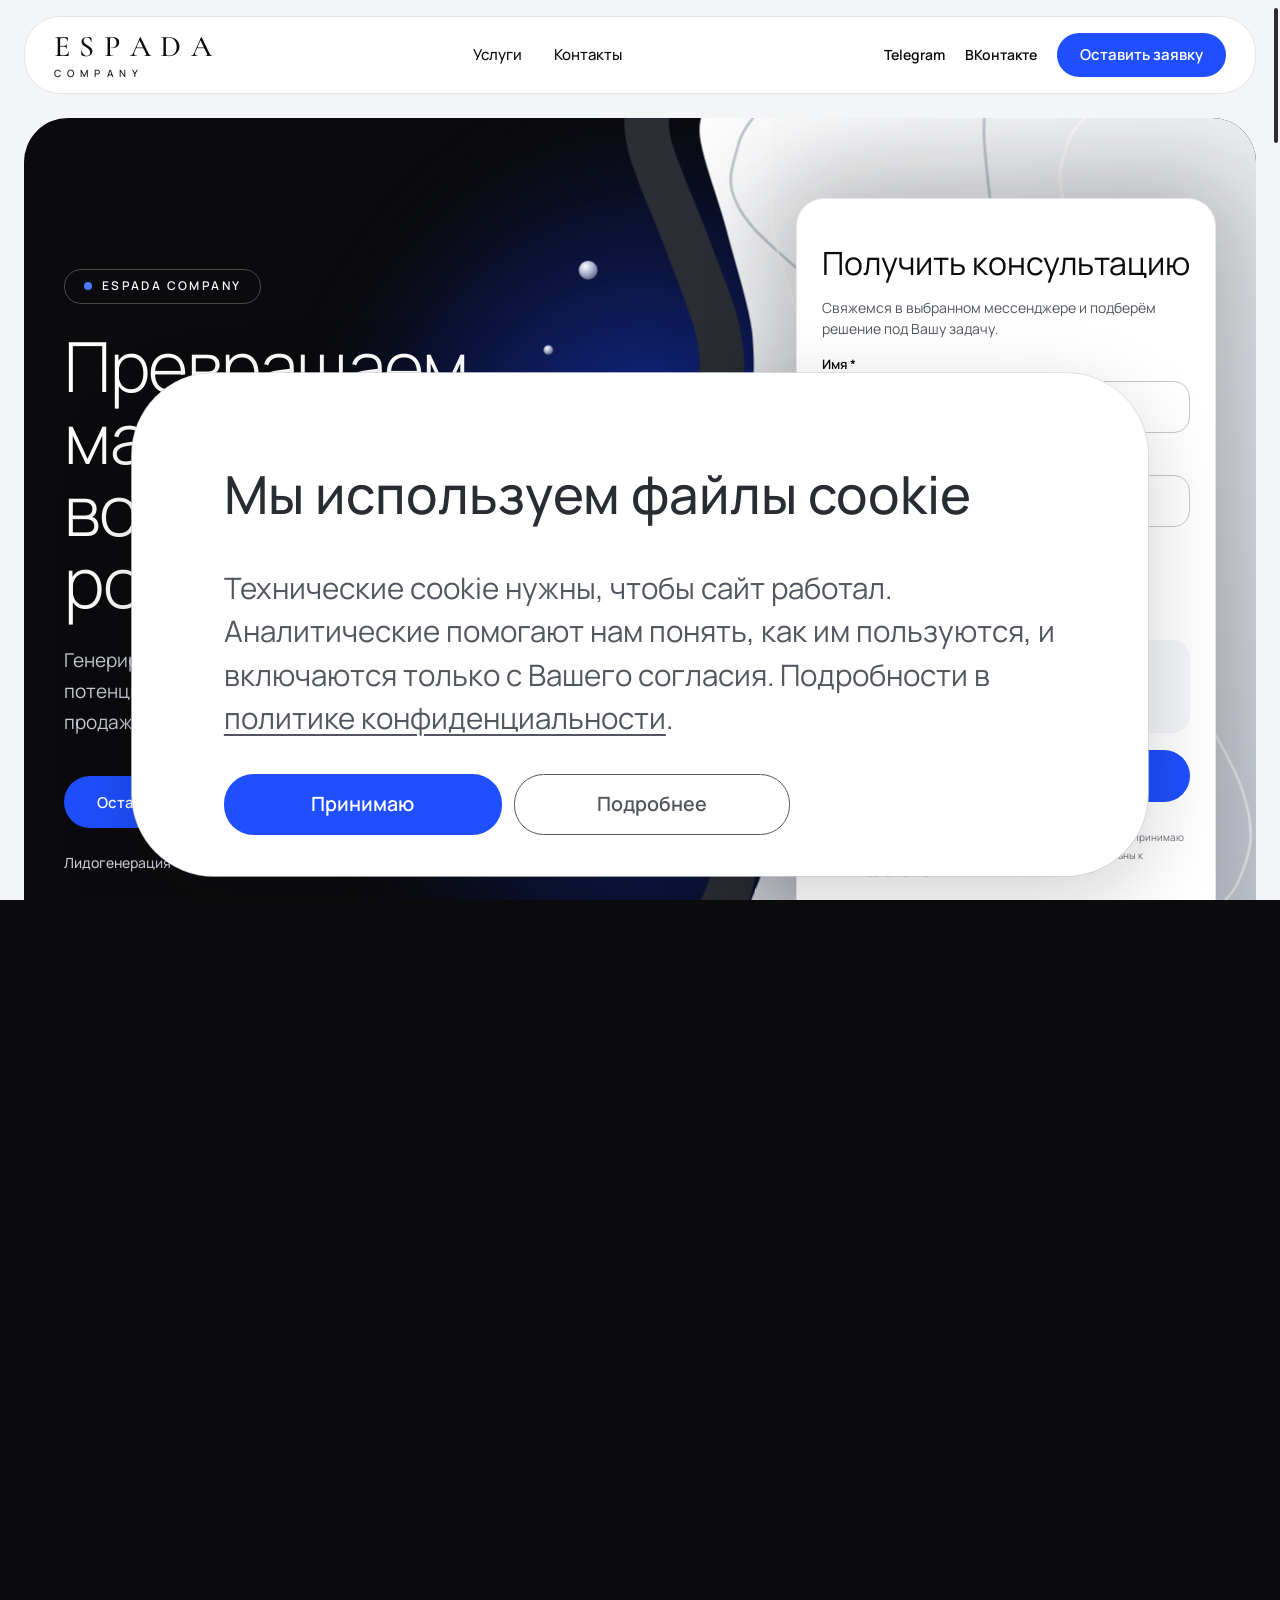
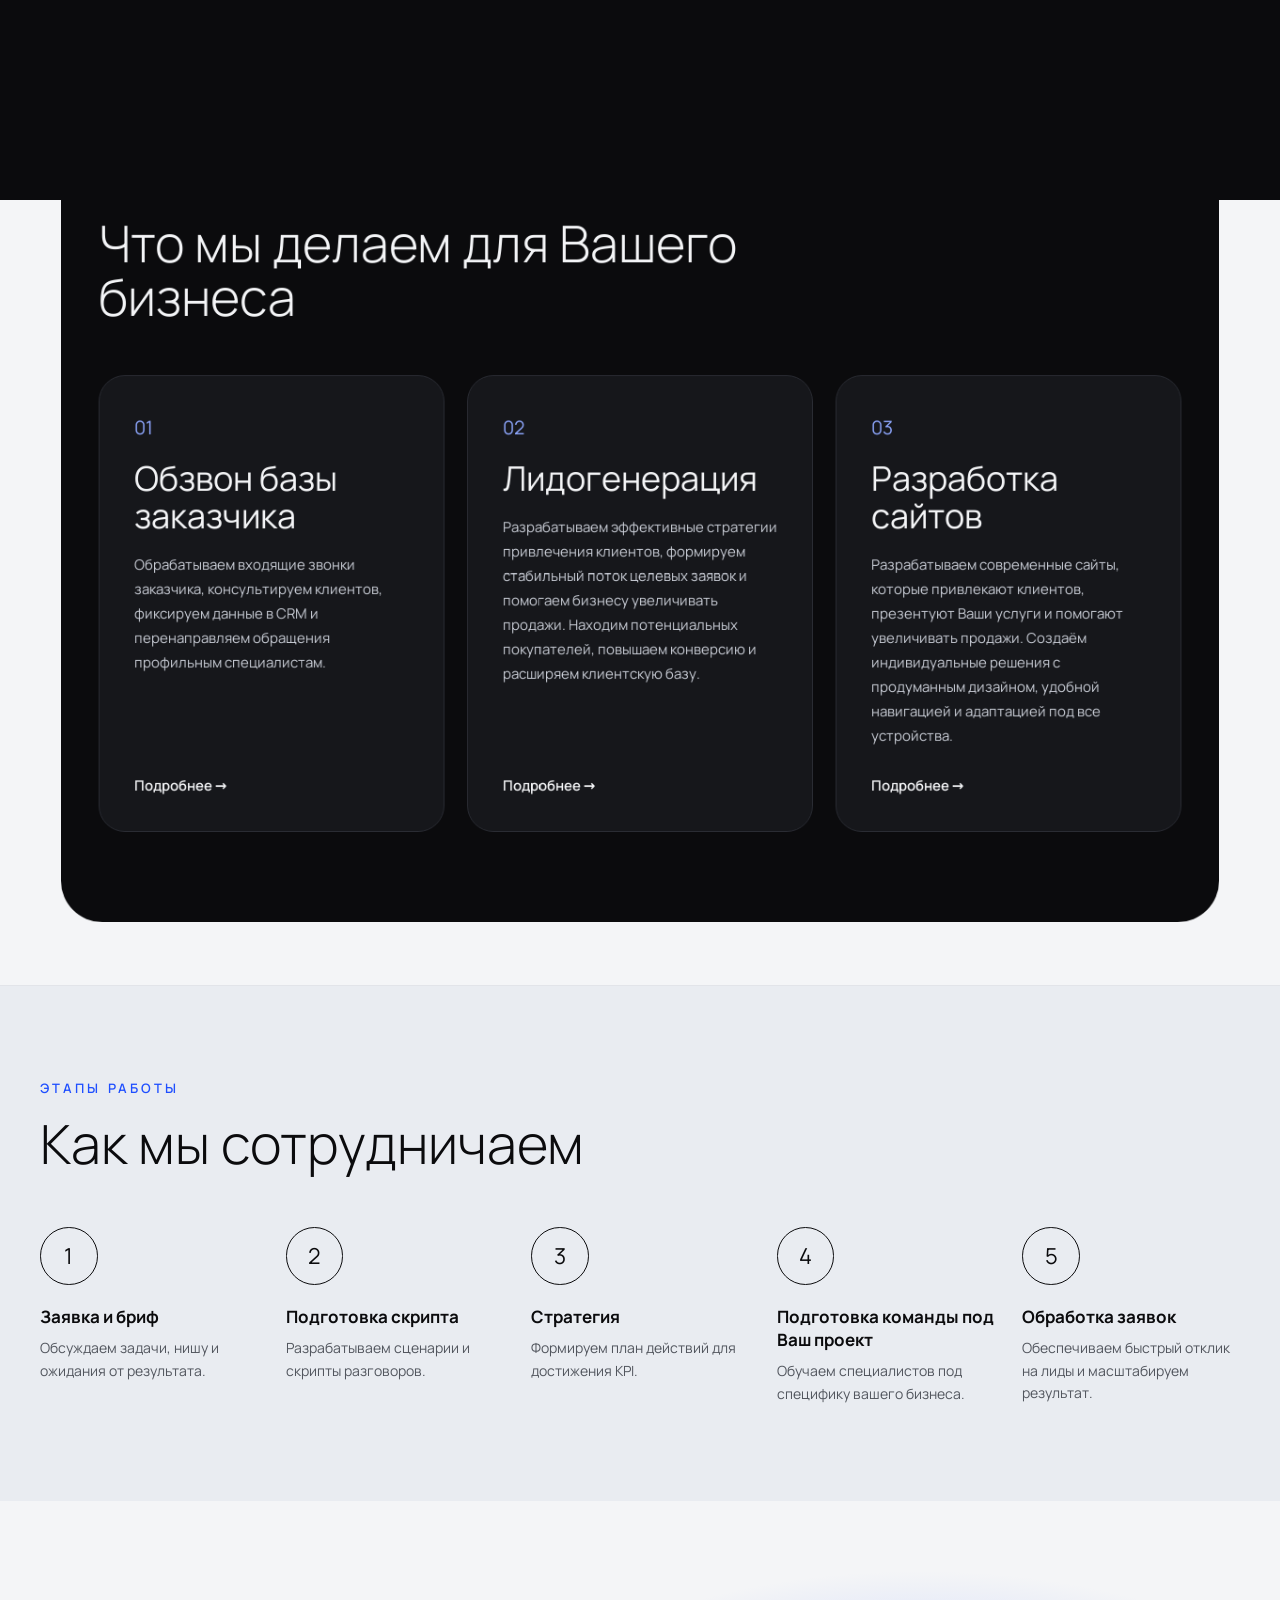
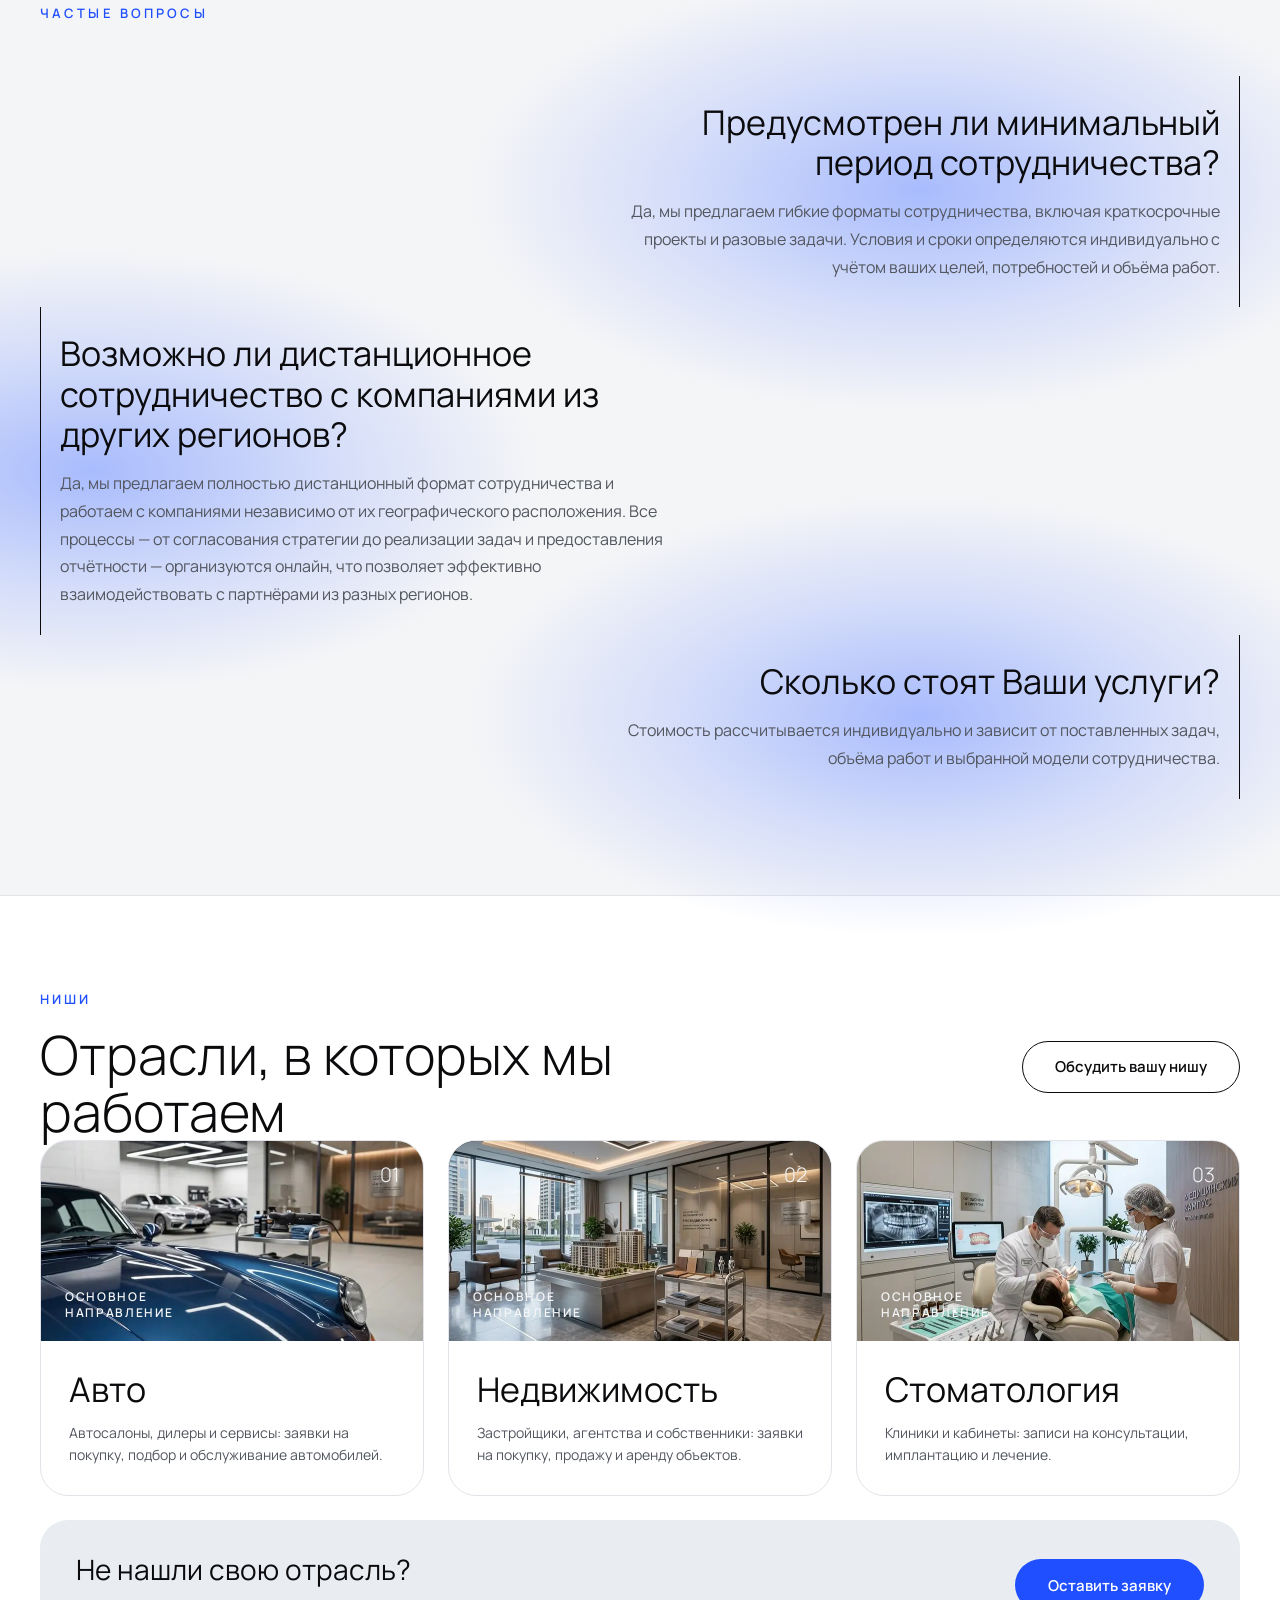
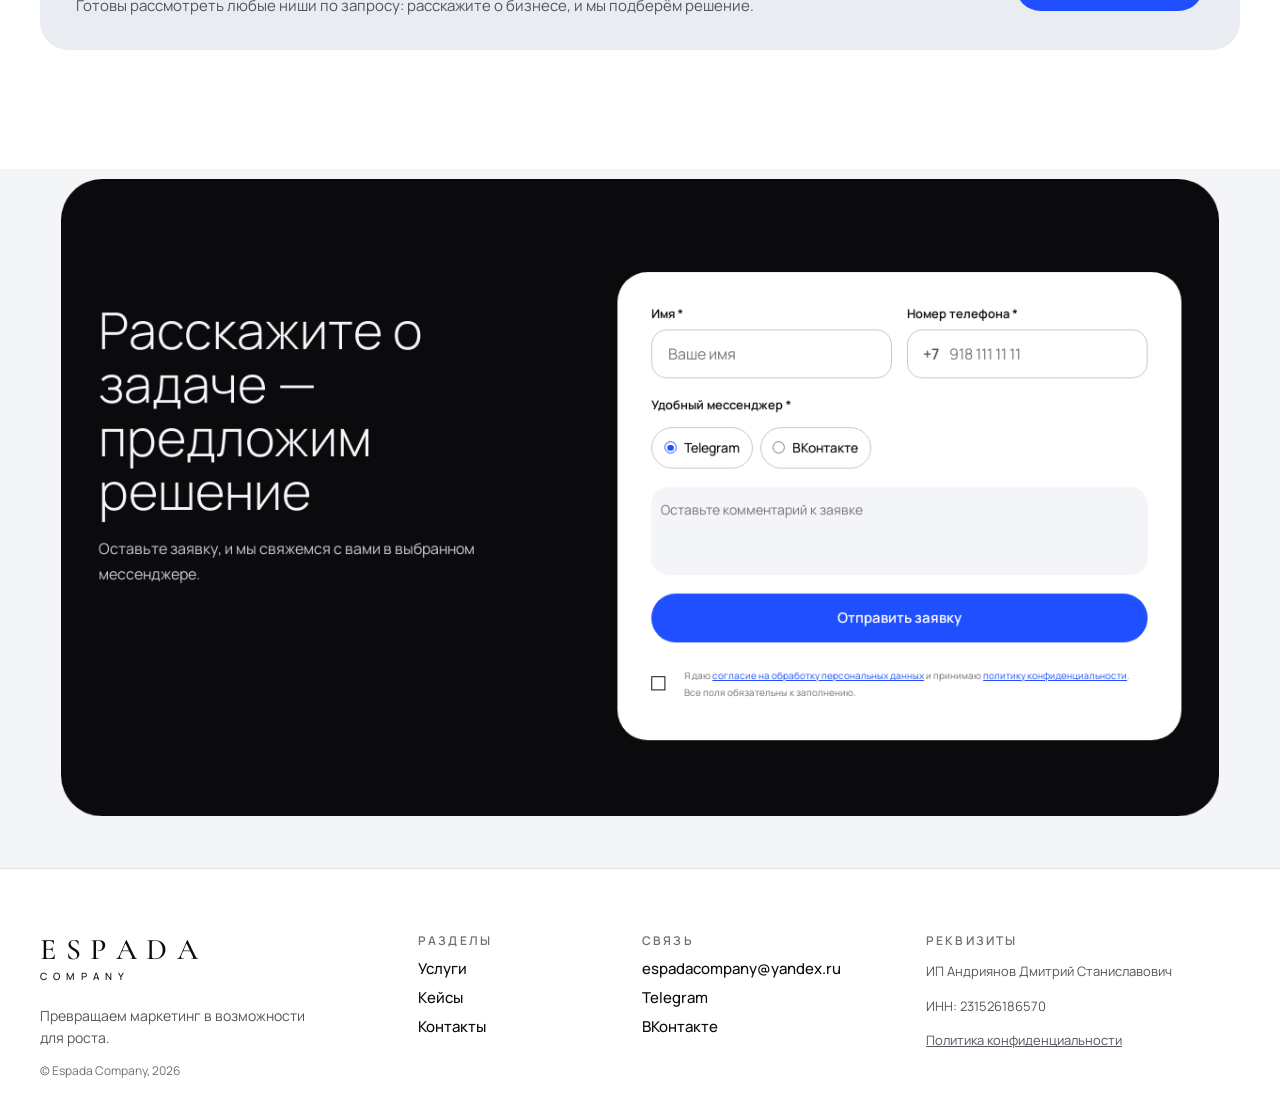
==== commit 1aafdd2e: "cookis and perform" ====
--- a/index.html
+++ b/index.html
@@ -10,13 +10,33 @@
     />
     <link rel="icon" href="favicon.ico" sizes="any" />
     <link rel="icon" type="image/png" sizes="32x32" href="img/favicon-32.png" />
-    <link rel="icon" type="image/png" sizes="192x192" href="img/favicon-192.png" />
+    <link
+      rel="icon"
+      type="image/png"
+      sizes="192x192"
+      href="img/favicon-192.png"
+    />
     <link rel="apple-touch-icon" href="img/apple-touch-icon.png" />
-    <link rel="preconnect" href="https://fonts.googleapis.com" />
-    <link rel="preconnect" href="https://fonts.gstatic.com" crossorigin />
     <link
-      href="https://fonts.googleapis.com/css2?family=Cormorant+Garamond:wght@500&family=Manrope:wght@300;400;500;600&display=swap"
-      rel="stylesheet"
+      rel="preload"
+      href="fonts/manrope-cyrillic-wght-normal.woff2"
+      as="font"
+      type="font/woff2"
+      crossorigin
+    />
+    <link
+      rel="preload"
+      href="fonts/manrope-latin-wght-normal.woff2"
+      as="font"
+      type="font/woff2"
+      crossorigin
+    />
+    <link
+      rel="preload"
+      href="fonts/cormorant-garamond-latin-500-normal.woff2"
+      as="font"
+      type="font/woff2"
+      crossorigin
     />
     <script src="script.js" defer></script>
     <link rel="stylesheet" href="style.css" />
@@ -137,7 +157,14 @@
               ></label
             >
           </fieldset>
-          <textarea class="comment" name="comment" rows="3" maxlength="500" placeholder="Оставьте комментарий к заявке" aria-label="Комментарий к заявке"></textarea>
+          <textarea
+            class="comment"
+            name="comment"
+            rows="3"
+            maxlength="500"
+            placeholder="Оставьте комментарий к заявке"
+            aria-label="Комментарий к заявке"
+          ></textarea>
 
           <button class="btn btn--blue btn--block" type="submit">
             Отправить заявку
@@ -650,7 +677,14 @@
               ></label
             >
           </fieldset>
-          <textarea class="comment" name="comment" rows="3" maxlength="500" placeholder="Оставьте комментарий к заявке" aria-label="Комментарий к заявке"></textarea>
+          <textarea
+            class="comment"
+            name="comment"
+            rows="3"
+            maxlength="500"
+            placeholder="Оставьте комментарий к заявке"
+            aria-label="Комментарий к заявке"
+          ></textarea>
 
           <button class="btn btn--blue btn--block" type="submit">
             Отправить заявку
@@ -871,9 +905,12 @@
               <div class="niche__img n1">
                 <img
                   class="niche__pic"
-                  src="img/niche-auto.svg"
+                  src="img/niche-auto.webp"
                   alt=""
+                  width="762"
+                  height="400"
                   loading="lazy"
+                  decoding="async"
                 />
                 <b>01</b><small>ОСНОВНОЕ<br />НАПРАВЛЕНИЕ</small>
               </div>
@@ -889,9 +926,12 @@
               <div class="niche__img n2">
                 <img
                   class="niche__pic"
-                  src="img/niche-realty.svg"
+                  src="img/niche-realty.webp"
                   alt=""
+                  width="762"
+                  height="400"
                   loading="lazy"
+                  decoding="async"
                 />
                 <b>02</b><small>ОСНОВНОЕ<br />НАПРАВЛЕНИЕ</small>
               </div>
@@ -907,9 +947,12 @@
               <div class="niche__img n3">
                 <img
                   class="niche__pic"
-                  src="img/niche-dental.svg"
+                  src="img/niche-dental.webp"
                   alt=""
+                  width="762"
+                  height="400"
                   loading="lazy"
+                  decoding="async"
                 />
                 <b>03</b><small>ОСНОВНОЕ<br />НАПРАВЛЕНИЕ</small>
               </div>
@@ -989,7 +1032,14 @@
                 ></label
               >
             </fieldset>
-          <textarea class="comment" name="comment" rows="3" maxlength="500" placeholder="Оставьте комментарий к заявке" aria-label="Комментарий к заявке"></textarea>
+            <textarea
+              class="comment"
+              name="comment"
+              rows="3"
+              maxlength="500"
+              placeholder="Оставьте комментарий к заявке"
+              aria-label="Комментарий к заявке"
+            ></textarea>
 
             <button class="btn btn--blue btn--block" type="submit">
               Отправить заявку
--- a/style.css
+++ b/style.css
@@ -1,3 +1,28 @@
+/* Шрифты лежат на сайте (без Google Fonts): быстрее и не блокируют отрисовку */
+@font-face {
+  font-family: "Manrope";
+  font-style: normal;
+  font-weight: 200 800;
+  font-display: swap;
+  src: url("fonts/manrope-cyrillic-wght-normal.woff2") format("woff2");
+  unicode-range: U+0301, U+0400-045F, U+0490-0491, U+04B0-04B1, U+2116;
+}
+@font-face {
+  font-family: "Manrope";
+  font-style: normal;
+  font-weight: 200 800;
+  font-display: swap;
+  src: url("fonts/manrope-latin-wght-normal.woff2") format("woff2");
+  unicode-range: U+0000-00FF, U+0131, U+0152-0153, U+02BB-02BC, U+02C6, U+02DA, U+02DC, U+0304, U+0308, U+0329, U+2000-206F, U+20AC, U+2122, U+2191, U+2193, U+2212, U+2215, U+FEFF, U+FFFD;
+}
+@font-face {
+  font-family: "Cormorant Garamond";
+  font-style: normal;
+  font-weight: 500;
+  font-display: swap;
+  src: url("fonts/cormorant-garamond-latin-500-normal.woff2") format("woff2");
+}
+
 :root {
   --blue: #1f4fff;
   --blue-d: #1840d6;
@@ -2143,7 +2168,10 @@
 .doc {
   margin-top: 110px;
   background: var(--bg);
-  padding: 80px max(40px, calc((100% - 800px) / 2)) 96px;
+  padding: 80px max(40px, calc((100% - 800px) / 2)) 80px;
+  display: flex;
+  flex-direction: column;
+  gap: 22px;
 }
 
 .doc > *,
@@ -2157,7 +2185,6 @@
   font-weight: 700;
   letter-spacing: 2.16px;
   color: var(--blue);
-  margin-bottom: 20px;
 }
 
 .doc h1 {
@@ -2166,21 +2193,21 @@
   line-height: 58.8px;
   letter-spacing: -0.56px;
   color: var(--ink);
-  padding-bottom: 0.6px;
 }
 
 .doc__lead {
-  margin-top: 13.4px;
   font-size: 16px;
   line-height: 28px;
+  padding-bottom: 0.4px;
   color: var(--muted);
 }
 
-.doc h2 {
-  margin: 39.6px 0 13.6px;
+.doc h2,
+.doc h3 {
   font-weight: 400;
   font-size: 26px;
-  line-height: 31.2px;
+  line-height: 32px;
+  padding-bottom: 0.4px;
   color: var(--ink);
 }
 
@@ -2188,21 +2215,12 @@
 .doc li {
   font-size: 16px;
   line-height: 28px;
+  padding-bottom: 0.4px;
   color: #2b2d33;
-}
-
-.doc p:not(.doc__tag):not(.doc__lead) + p,
-.doc ul + p {
-  margin-top: 12.8px;
 }
 
 .doc ul {
   padding-left: 22px;
-  margin: 13.6px 0 0;
-}
-
-.doc p + ul {
-  margin-top: 13.6px;
 }
 
 .doc p.doc__gap {
@@ -2210,25 +2228,25 @@
 }
 
 .doc__consent {
-  margin-top: 71.6px;
-  padding-top: 56px;
+  display: flex;
+  flex-direction: column;
+  gap: 12px;
+  padding-top: 40px;
   border-top: 0.8px solid var(--ink);
 }
 
-.doc__consent .doc__tag {
-  margin-bottom: 20px;
-}
-
 .doc .doc__h2 {
-  margin: 0 0 13.5px;
   font-weight: 300;
   font-size: 44px;
-  line-height: 47.52px;
+  line-height: 48px;
   letter-spacing: -0.44px;
-}
-
-.doc__consent p:not(.doc__tag) + p {
-  margin-top: 13.6px;
+  padding-bottom: 0.54px;
+}
+
+.doc__sub {
+  display: flex;
+  flex-direction: column;
+  gap: 10px;
 }
 
 @media (max-width: 1100px) {
@@ -2304,15 +2322,20 @@
   }
 
   .doc {
+    margin-top: 92px;
     padding: 48px 20px 64px;
+    gap: 18px;
   }
 
   .doc h1 {
-    font-size: 36px;
-    line-height: 40px;
-  }
-
-  .doc h2 {
+    font-size: 32px;
+    line-height: 37px;
+    overflow-wrap: anywhere;
+    hyphens: auto;
+  }
+
+  .doc h2,
+  .doc h3 {
     font-size: 22px;
     line-height: 27px;
   }
@@ -3496,3 +3519,183 @@
     transform: scaleX(1);
   }
 }
+
+
+/* ===== Cookie-плашка (Figma: «Espada Company — согласие на файлы cookie») ===== */
+.cookie {
+  --ck: 1;
+  position: fixed;
+  left: 50%;
+  bottom: 24px;
+  z-index: 9000;
+  box-sizing: border-box;
+  width: calc(1239px * var(--ck));
+  max-width: calc(100% - 24px);
+  max-height: calc(100dvh - 48px);
+  overflow: auto;
+  display: flex;
+  flex-direction: column;
+  align-items: flex-start;
+  gap: calc(10px * var(--ck));
+  padding: calc(50px * var(--ck)) calc(50px * var(--ck)) calc(50px * var(--ck)) calc(112px * var(--ck));
+  background: #fff;
+  border-radius: calc(100px * var(--ck));
+  box-shadow: 0 24px 80px rgba(11, 11, 13, 0.18), 0 0 0 0.8px #e2e4e9;
+  transform: translate(-50%, calc(100% + 40px));
+  opacity: 0;
+  transition: transform 0.7s cubic-bezier(0.22, 1, 0.36, 1), opacity 0.5s ease;
+  scrollbar-width: none;
+}
+
+.cookie::-webkit-scrollbar {
+  display: none;
+}
+
+.cookie.is-in {
+  transform: translate(-50%, 0);
+  opacity: 1;
+}
+
+.cookie[hidden] {
+  display: none;
+}
+
+.cookie__title {
+  align-self: stretch;
+  margin: calc(50px * var(--ck)) 0 0;
+  font-family: "Manrope", sans-serif;
+  font-weight: 500;
+  font-size: calc(64px * var(--ck));
+  line-height: calc(96px * var(--ck));
+  color: #2a2c33;
+}
+
+.cookie__text {
+  align-self: stretch;
+  margin: 0;
+  padding: calc(30px * var(--ck)) 0;
+  font-family: "Manrope", sans-serif;
+  font-weight: 400;
+  font-size: calc(36px * var(--ck));
+  line-height: calc(53px * var(--ck));
+  color: #52565e;
+}
+
+.cookie__text a {
+  color: inherit;
+  text-decoration: underline;
+  text-underline-offset: 0.18em;
+}
+
+.cookie__btns {
+  display: flex;
+  gap: calc(15px * var(--ck));
+  align-self: stretch;
+}
+
+.cookie__btn {
+  box-sizing: border-box;
+  display: flex;
+  align-items: center;
+  justify-content: center;
+  height: calc(75px * var(--ck));
+  padding: 0 calc(32px * var(--ck));
+  border-radius: calc(36px * var(--ck));
+  font-family: "Manrope", sans-serif;
+  font-weight: 600;
+  font-size: calc(24px * var(--ck));
+  line-height: 1;
+  white-space: nowrap;
+  cursor: pointer;
+  text-decoration: none;
+  transition: transform 0.25s ease, background 0.25s ease, border-color 0.25s ease;
+}
+
+.cookie__btn--ok {
+  min-width: calc(339px * var(--ck));
+  background: var(--blue);
+  border: 0;
+  color: #fff;
+}
+
+.cookie__btn--ok:hover {
+  background: #1a43dd;
+}
+
+.cookie__btn--more {
+  min-width: calc(336px * var(--ck));
+  background: transparent;
+  border: 0.8px solid #52565e;
+  color: #52565e;
+}
+
+.cookie__btn--more:hover {
+  border-color: var(--ink);
+  color: var(--ink);
+}
+
+.cookie__btn:active {
+  transform: scale(0.98);
+}
+
+@media (max-width: 1300px) {
+  .cookie {
+    --ck: 0.82;
+  }
+}
+
+@media (max-width: 1100px) {
+  .cookie {
+    --ck: 0.66;
+  }
+}
+
+@media (max-width: 900px) {
+  .cookie {
+    --ck: 0.52;
+  }
+}
+
+@media (max-width: 767px) {
+  .cookie {
+    --ck: 1;
+    bottom: 12px;
+    width: calc(100% - 24px);
+    gap: 4px;
+    padding: 28px 22px 22px;
+    border-radius: 28px;
+  }
+
+  .cookie__title {
+    margin: 0;
+    font-size: 26px;
+    line-height: 32px;
+  }
+
+  .cookie__text {
+    padding: 8px 0 14px;
+    font-size: 15px;
+    line-height: 23px;
+  }
+
+  .cookie__btns {
+    flex-direction: column;
+    gap: 10px;
+  }
+
+  .cookie__btn {
+    width: 100%;
+    min-width: 0;
+    height: 54px;
+    padding: 0 20px;
+    border-radius: 27px;
+    font-size: 16px;
+  }
+}
+
+@media (prefers-reduced-motion: reduce) {
+  .cookie {
+    transition: opacity 0.2s ease;
+    transform: translate(-50%, 0);
+  }
+}
